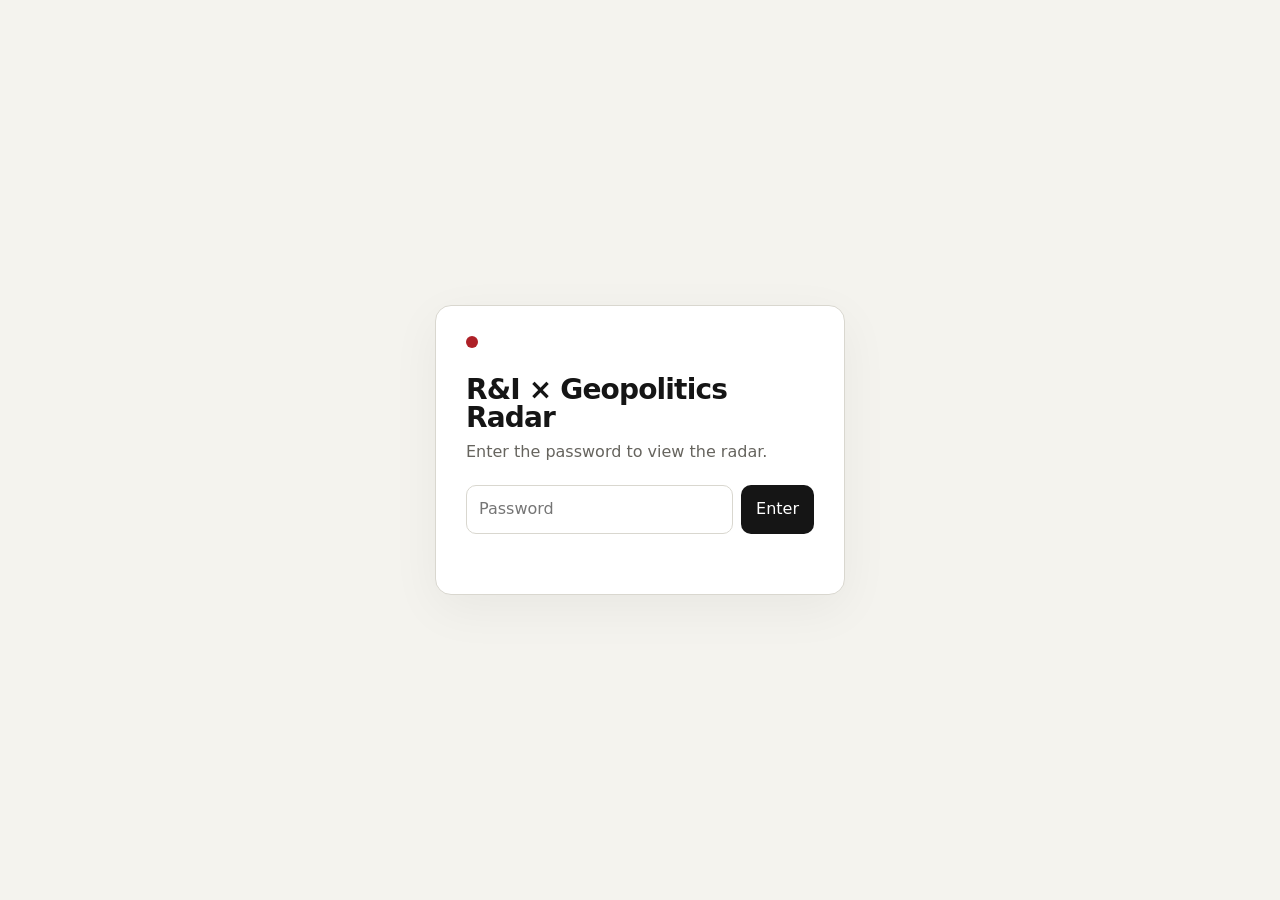
==== index.html @ b23bb0d8 "Add files via upload" ====
<!doctype html>
<html lang="en">
<head>
  <meta charset="utf-8">
  <meta name="viewport" content="width=device-width,initial-scale=1">
  <meta name="robots" content="noindex,nofollow,noarchive">
  <title>R&I × Geopolitics Radar</title>
  <style>
    :root{--bg:#f4f3ee;--panel:#fff;--text:#151515;--muted:#66645e;--line:#d9d7cf;--accent:#ae2027;--soft:#eceae3;--ok:#236b45;--warn:#9a6200;--max:1210px}
    *{box-sizing:border-box}html{color-scheme:light}body{margin:0;background:var(--bg);color:var(--text);font-family:Inter,ui-sans-serif,system-ui,-apple-system,BlinkMacSystemFont,"Segoe UI",sans-serif;line-height:1.55}
    a{color:inherit}.wrap{width:min(calc(100% - 34px),var(--max));margin:auto}
    #gate{min-height:100vh;display:grid;place-items:center;padding:28px}.gate-card{width:min(100%,410px);background:var(--panel);border:1px solid var(--line);border-radius:16px;padding:30px;box-shadow:0 14px 50px rgba(0,0,0,.05)}
    .gate-mark{width:12px;height:12px;border-radius:50%;background:var(--accent);margin-bottom:28px}.gate-card h1{font-size:28px;margin:0 0 8px;letter-spacing:-.03em}.gate-card p{color:var(--muted);margin:0 0 20px}.gate-row{display:flex;gap:8px}.gate-row input{min-width:0;flex:1;border:1px solid var(--line);border-radius:10px;padding:11px 12px;font:inherit;background:#fff}.gate-row button,.lock{border:0;border-radius:10px;padding:11px 15px;background:var(--text);color:#fff;font:inherit;cursor:pointer}.gate-error{color:var(--accent);font-size:13px;min-height:20px;margin-top:10px}
    #app{display:none}header{border-bottom:1px solid var(--line);padding:44px 0 26px}.topline{display:flex;justify-content:space-between;gap:18px;align-items:start}.kicker{font-size:12px;letter-spacing:.09em;text-transform:uppercase;color:var(--muted)}
    h1{font-size:clamp(39px,6vw,70px);line-height:1;margin:8px 0 12px;letter-spacing:-.05em}.intro{max-width:840px;font-size:17px;color:var(--muted);margin:0}.lock{background:transparent;color:var(--muted);border:1px solid var(--line);padding:7px 10px;font-size:12px;white-space:nowrap}
    .status{display:flex;gap:9px;flex-wrap:wrap;margin-top:21px}.pill,.tag{background:var(--panel);border:1px solid var(--line);border-radius:999px;padding:5px 9px;font-size:12px;color:var(--muted)}.pill.ok{color:var(--ok)}.pill.warn{color:var(--warn)}
    nav{display:flex;gap:8px;flex-wrap:wrap;margin-top:18px}nav a{text-decoration:none;background:var(--panel);border:1px solid var(--line);border-radius:999px;padding:7px 11px;font-size:13px}nav a.insights{background:var(--text);color:#fff;border-color:var(--text);font-weight:800;padding:9px 15px}
    .insights-spotlight{display:grid;grid-template-columns:minmax(0,1fr) auto;gap:24px;align-items:center;margin-top:24px;padding:24px 25px;border-radius:18px;background:var(--text);color:#fff;box-shadow:0 13px 38px rgba(0,0,0,.10)}.insights-spotlight .spot-kicker{font-size:11px;font-weight:800;letter-spacing:.12em;text-transform:uppercase;color:#e3b9bb}.insights-spotlight h2{font-size:clamp(24px,3vw,34px);letter-spacing:-.035em;line-height:1.05;margin:5px 0 8px}.insights-spotlight p{margin:0;color:#d8d8d4;max-width:820px}.insights-live{margin-top:10px!important;font-size:12px;color:#aaa9a5!important}.insights-cta{display:inline-flex;align-items:center;justify-content:center;text-decoration:none!important;background:#fff;color:var(--text);border-radius:999px;padding:11px 15px;font-size:13px;font-weight:800;white-space:nowrap}
    main{padding:18px 0 70px}.strand{margin-top:38px}.section-head{display:flex;justify-content:space-between;gap:24px;align-items:end;border-bottom:2px solid var(--text);padding-bottom:12px}.section-head h2{font-size:24px;letter-spacing:-.03em;margin:0}.section-head p{margin:6px 0 0;color:var(--muted);max-width:880px;font-size:14px}.count{font-size:13px;color:var(--muted);white-space:nowrap}
    .scan-note{display:none;margin-top:14px;padding:12px 14px;border-left:3px solid var(--accent);background:var(--soft);font-size:13px}.item{display:grid;grid-template-columns:150px 1fr;gap:25px;padding:25px 0;border-bottom:1px solid var(--line)}.meta{font-size:12px;color:var(--muted);text-transform:uppercase;letter-spacing:.04em}.item h3{font-size:21px;line-height:1.28;letter-spacing:-.02em;margin:0 0 7px}.item h3 a{text-decoration:none}.item h3 a:hover{text-decoration:underline;text-underline-offset:3px}.byline,.source{font-size:13px;color:var(--muted);margin:2px 0}.summary{margin:10px 0 0;max-width:950px}.relevance{font-weight:650;font-size:14px;margin-top:10px}.tags{display:flex;gap:6px;flex-wrap:wrap;margin-top:11px}.tag{padding:3px 8px;font-size:11px}.tag.new{color:var(--accent);border-color:#d8a6a9}.empty{padding:26px 0;color:var(--muted)}.anchor{font-size:14px;margin-top:8px}.signal-note{margin-top:9px}.signal-type{font-weight:700;text-transform:uppercase;letter-spacing:.05em;font-size:11px;color:var(--accent)}
    .method{margin-top:42px;border-top:1px solid var(--line);padding-top:18px;color:var(--muted);font-size:13px}.method strong{color:var(--text)}footer{border-top:1px solid var(--line);padding:22px 0 35px;color:var(--muted);font-size:12px}
    @media(max-width:720px){.topline{flex-direction:column}.insights-spotlight{grid-template-columns:1fr}.insights-cta{justify-self:start}.item{grid-template-columns:1fr;gap:7px}.section-head{align-items:start;flex-direction:column}.count{white-space:normal}.gate-row{flex-direction:column}}
  </style>
</head>
<body>
  <section id="gate" aria-label="Password gate">
    <div class="gate-card">
      <div class="gate-mark"></div>
      <h1>R&I × Geopolitics Radar</h1>
      <p>Enter the password to view the radar.</p>
      <form id="gateForm" class="gate-row">
        <input id="password" type="password" autocomplete="current-password" placeholder="Password" aria-label="Password">
        <button type="submit">Enter</button>
      </form>
      <div id="gateError" class="gate-error"></div>
    </div>
  </section>

  <div id="app">
    <header>
      <div class="wrap">
        <div class="topline">
          <div>
            <div class="kicker">EU-first research intelligence</div>
            <h1>R&I × Geopolitics Radar</h1>
            <p class="intro">Research and innovation under geopolitical change; methodology-first foresight for uncertain S&T contexts; and a current weak-signal news layer that is admitted only when it can be anchored to the accepted literature.</p>
          </div>
          <button id="lock" class="lock">Lock radar</button>
        </div>
        <div class="status">
          <span class="pill">Automatic scan: every 12 hours</span>
          <span class="pill">A/B date floor: 1 Apr 2026</span>
          <span id="scanState" class="pill warn">Scanner: first run pending</span>
          <span id="lastScan" class="pill">Last scan: pending</span>
        </div>
        <nav><a class="insights" href="insights/?v=6">Radar insights</a><a href="#strand-a">Strand A</a><a href="#strand-b">Strand B</a><a href="#strand-c">Strand C</a></nav>
        <section class="insights-spotlight" aria-label="Radar insights briefing">
          <div><div class="spot-kicker">Simple topic view</div><h2>Radar insights</h2><p>The admitted radar signals, classified by topic and reduced to one clear point each.</p><p id="insightsSummary" class="insights-live">Built directly from the current radar data.</p></div>
          <a class="insights-cta" href="insights/?v=6">Open Radar insights →</a>
        </section>
      </div>
    </header>

    <main class="wrap">
      <section id="strand-a" class="strand">
        <div class="section-head"><div><h2>Strand A — R&I under geopolitical change</h2><p>Admission requires substantive R&I policy + substantive geopolitics/economic security + clear EU relevance. The connection may be established across the document; calls, facility pages, project pages and ordinary news remain excluded.</p></div><div id="countA" class="count">0 items</div></div>
        <div id="noteA" class="scan-note"></div><div id="itemsA"></div>
      </section>

      <section id="strand-b" class="strand">
        <div class="section-head"><div><h2>Strand B — Foresight methodology</h2><p>Methodology-first: how foresight, horizon scanning, scenarios, anticipatory governance or strategic intelligence are designed, evaluated or institutionalised for R&I/S&T or strategic-policy practice. Strong transferable non-EU methods may enter as derived relevance.</p></div><div id="countB" class="count">0 items</div></div>
        <div id="noteB" class="scan-note"></div><div id="itemsB"></div>
      </section>

      <section id="strand-c" class="strand">
        <div class="section-head"><div><h2>Strand C — Weak signals</h2><p>Factual current-window news only. The first scan looks back 7 days; later scans use a 48-hour overlap. Every signal must still anchor explicitly to accepted A/B literature or a supported A/B theme.</p></div><div id="countC" class="count">0 signals</div></div>
        <div id="noteC" class="scan-note"></div><div id="itemsC"></div>
      </section>

      <div class="method"><strong>Selection rule:</strong> discovery is broad; admission is selective but balanced. The scanner verifies publication date and source/type, applies hard exclusions, then evaluates the strand gates. It does not fill quotas with weak material.</div>
    </main>
    <footer><div class="wrap">R&I × Geopolitics + Foresight Methodology Radar</div></footer>
  </div>

<script>
const PASSWORD_HASH = "3d98615d075c6e0c72a639988f81e63b29d0aedce3380f9c30eecbb97d376b79";
async function sha256(text){const data=new TextEncoder().encode(text);const hash=await crypto.subtle.digest("SHA-256",data);return [...new Uint8Array(hash)].map(b=>b.toString(16).padStart(2,"0")).join("")}
function unlock(){sessionStorage.setItem("radarUnlocked","1");document.getElementById("gate").style.display="none";document.getElementById("app").style.display="block";loadRadar()}
if(sessionStorage.getItem("radarUnlocked")==="1") unlock();
document.getElementById("gateForm").addEventListener("submit",async e=>{e.preventDefault();const input=document.getElementById("password");if(await sha256(input.value)===PASSWORD_HASH){unlock()}else{document.getElementById("gateError").textContent="Incorrect password.";input.select()}});
document.getElementById("lock").addEventListener("click",()=>{sessionStorage.removeItem("radarUnlocked");location.reload()});
function esc(s){return String(s??"").replace(/[&<>"']/g,c=>({"&":"&amp;","<":"&lt;",">":"&gt;",'"':"&quot;","'":"&#39;"})[c])}
function showNote(id,text){const el=document.getElementById(id);if(text){el.textContent=text;el.style.display="block"}else el.style.display="none"}
function abItem(x){const tags=[x.type,x.strand,x.eu_relevance,x.source_tier].filter(Boolean).map(t=>`<span class="tag">${esc(t)}</span>`).join("");const fresh=x.new_this_scan?'<span class="tag new">NEW THIS SCAN</span>':'';return `<article class="item"><div class="meta">${esc(x.date||"")}</div><div><h3><a href="${esc(x.link||"#")}" target="_blank" rel="noopener">${esc(x.title||"Untitled")}</a></h3><div class="byline">${esc(x.authors||"")}</div><div class="source">${esc(x.source||"")}</div><div class="summary">${esc(x.summary||"")}</div><div class="relevance">${esc(x.relevance_note||"")}</div><div class="tags">${fresh}${tags}</div></div></article>`}
function cItem(x){return `<article class="item"><div class="meta">${esc(x.date||"")}<br><span class="signal-type">${esc(x.signal_type||"")}</span></div><div><h3><a href="${esc(x.link||"#")}" target="_blank" rel="noopener">${esc(x.headline||"Untitled")}</a></h3><div class="source">${esc(x.source||"")}</div><div class="anchor"><strong>Anchor:</strong> ${esc(x.anchor||"")}</div><div class="signal-note">${esc(x.signal_note||"")}</div></div></article>`}
function empty(msg){return `<div class="empty">${esc(msg)}</div>`}
async function loadRadar(){
  try{
    const r=await fetch("radar.json?ts="+Date.now(),{cache:"no-store"});if(!r.ok)throw new Error();const d=await r.json();
    if(d.first_scan_complete){document.getElementById("scanState").textContent="Scanner: active";document.getElementById("scanState").className="pill "+(d.scan_health==="ok"?"ok":"warn")}else{document.getElementById("scanState").textContent="Scanner: first run pending"}
    document.getElementById("lastScan").textContent="Last scan: "+(d.last_updated||"pending");
    const A=d.strand_a||[],B=d.strand_b||[],C=d.strand_c||[];
    document.getElementById("countA").textContent=`${A.length} item${A.length===1?"":"s"} in corpus`;
    document.getElementById("countB").textContent=`${B.length} item${B.length===1?"":"s"} in corpus`;
    document.getElementById("countC").textContent=`${C.length} signal${C.length===1?"":"s"}`;
    const freshAB=[...A,...B].filter(x=>x.new_this_scan).length;const insightSummary=document.getElementById("insightsSummary");if(insightSummary)insightSummary.textContent=`Insights updated from ${A.length+B.length+C.length} radar item${A.length+B.length+C.length===1?"":"s"}.`;
    document.getElementById("itemsA").innerHTML=A.length?A.map(abItem).join(""):empty(d.first_scan_complete?"No accepted Strand A publications in the current corpus.":"First scan has not completed yet.");
    document.getElementById("itemsB").innerHTML=B.length?B.map(abItem).join(""):empty(d.first_scan_complete?"No accepted Strand B publications in the current corpus.":"First scan has not completed yet.");
    document.getElementById("itemsC").innerHTML=C.length?C.map(cItem).join(""):empty(d.first_scan_complete?"No qualifying anchored weak signals in this scan.":"First scan has not completed yet.");
    const sr=d.scan_results||{};showNote("noteA",sr.note_a||"");showNote("noteB",sr.note_b||"");showNote("noteC",sr.note_c||"");
  }catch(e){document.getElementById("scanState").textContent="Scanner data unavailable";document.getElementById("scanState").className="pill warn";document.getElementById("itemsA").innerHTML=empty("radar.json could not be loaded yet.");document.getElementById("itemsB").innerHTML=empty("radar.json could not be loaded yet.");document.getElementById("itemsC").innerHTML=empty("radar.json could not be loaded yet.")}
}
</script>
</body>
</html>
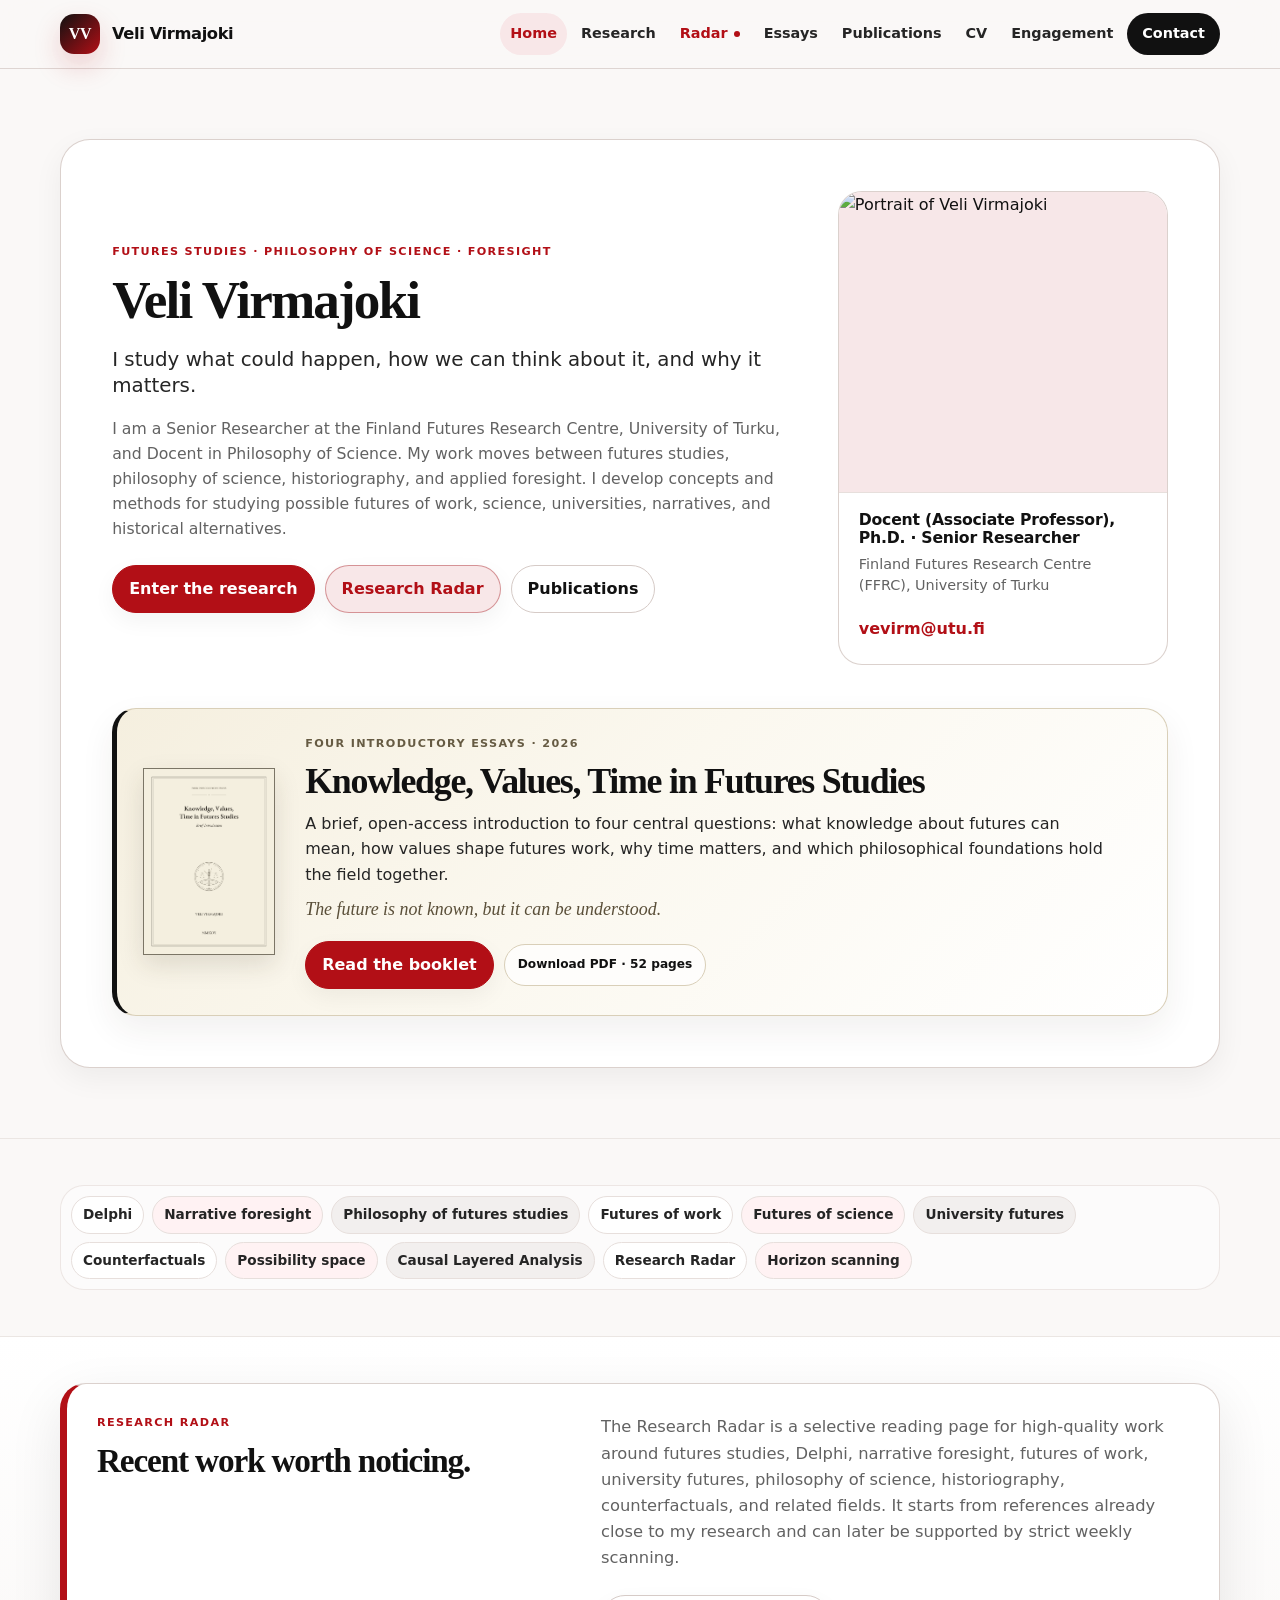
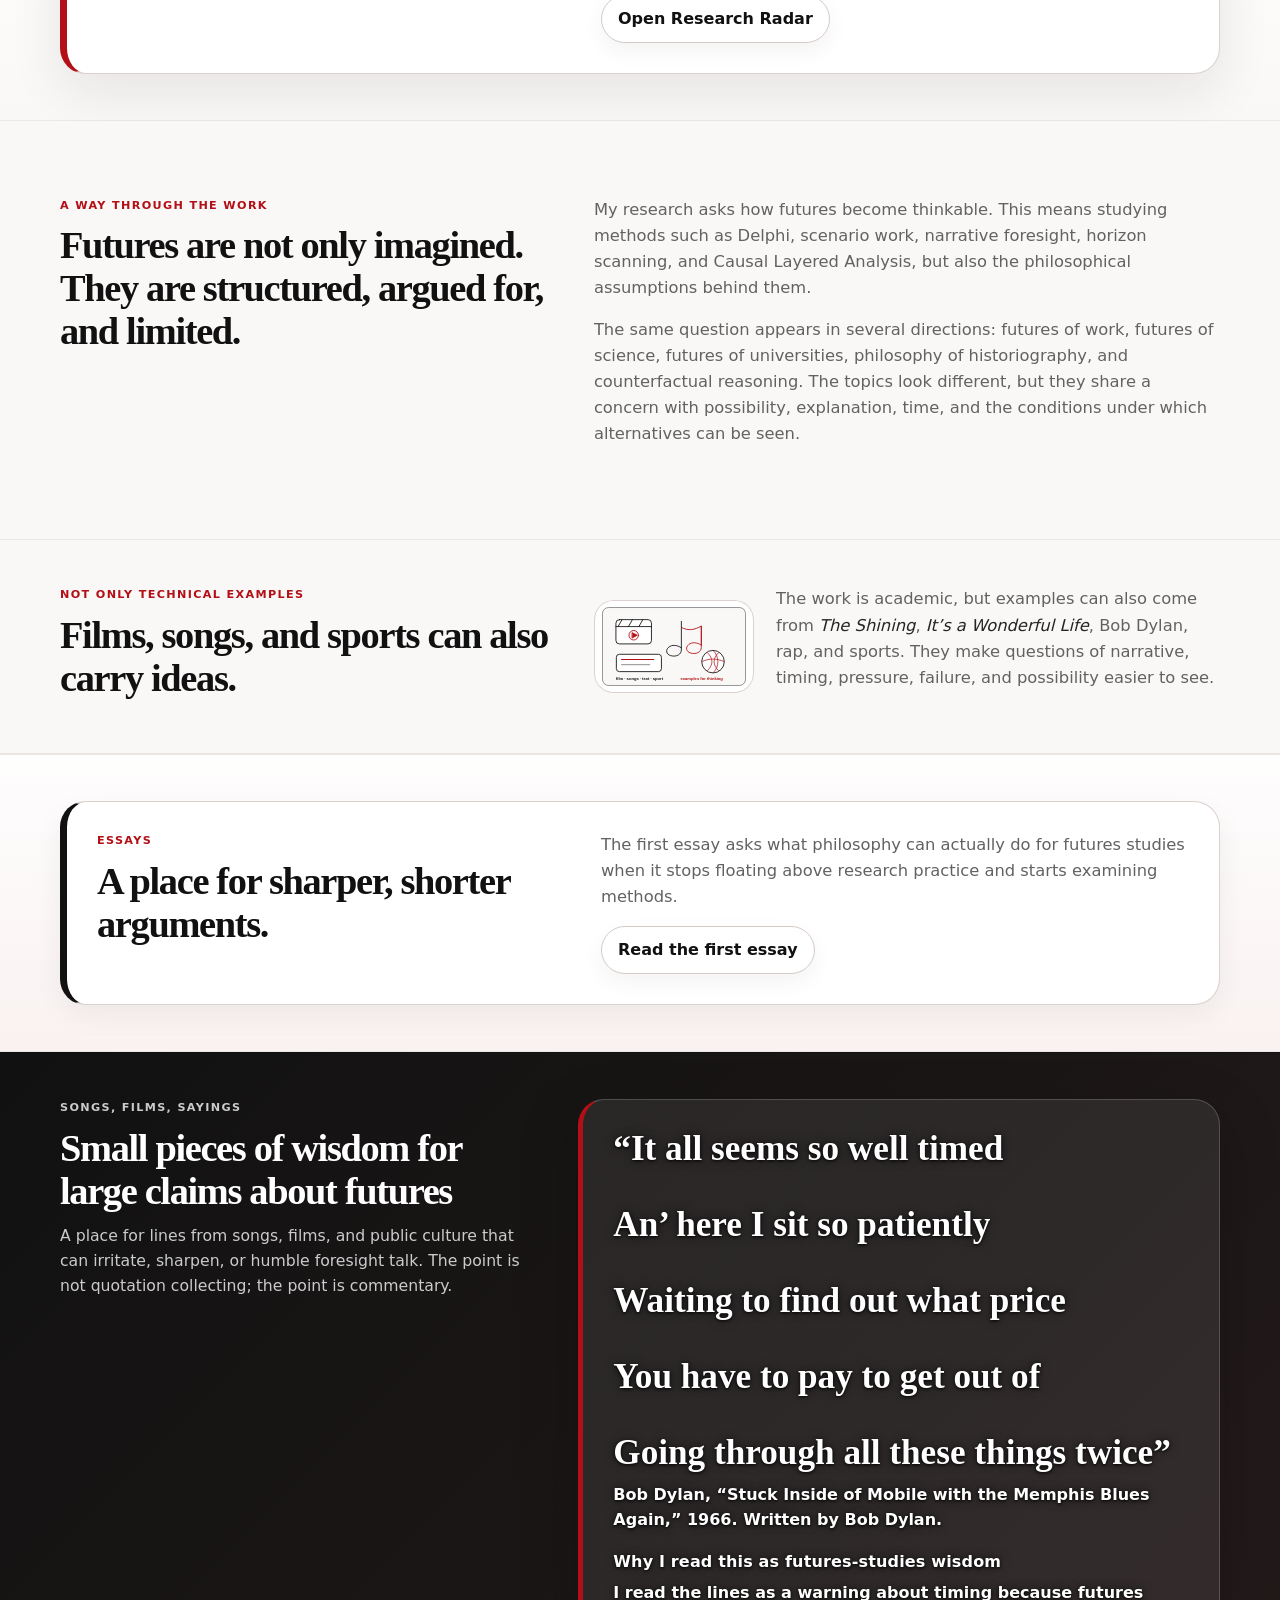
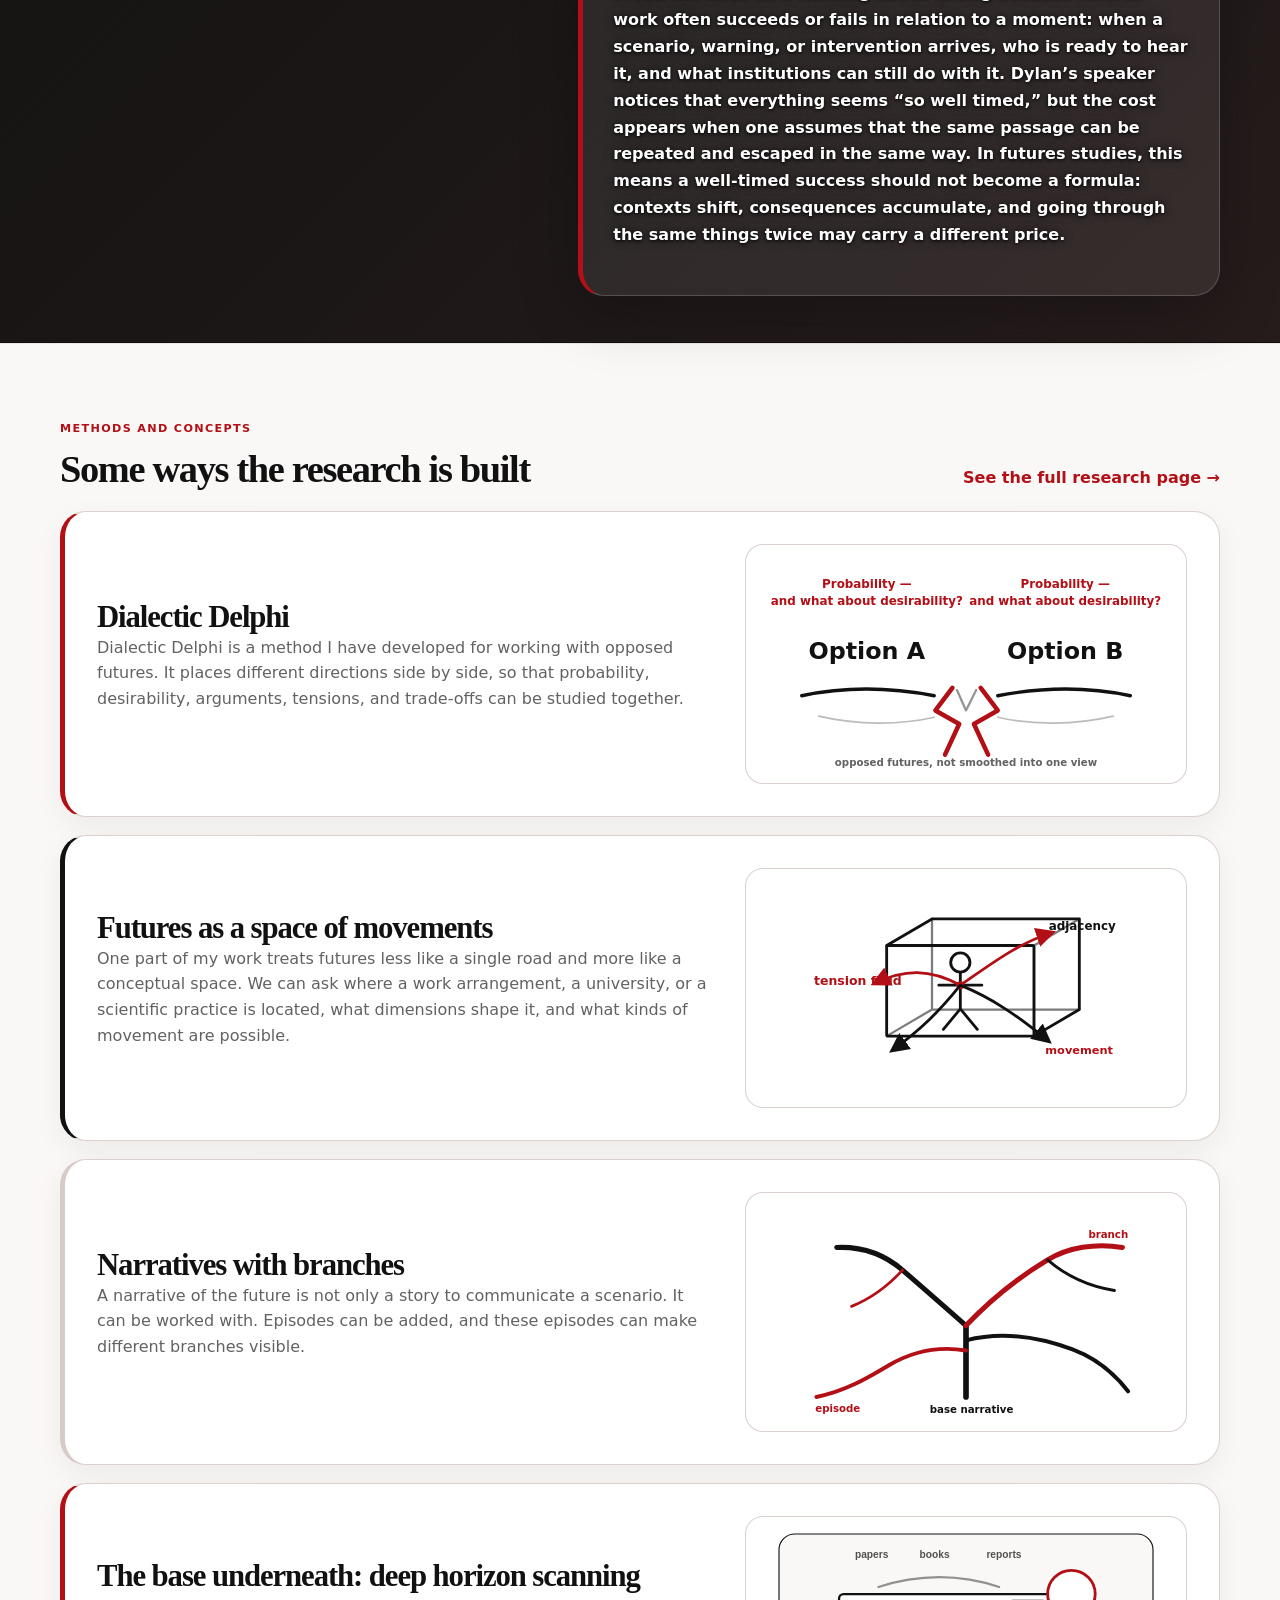
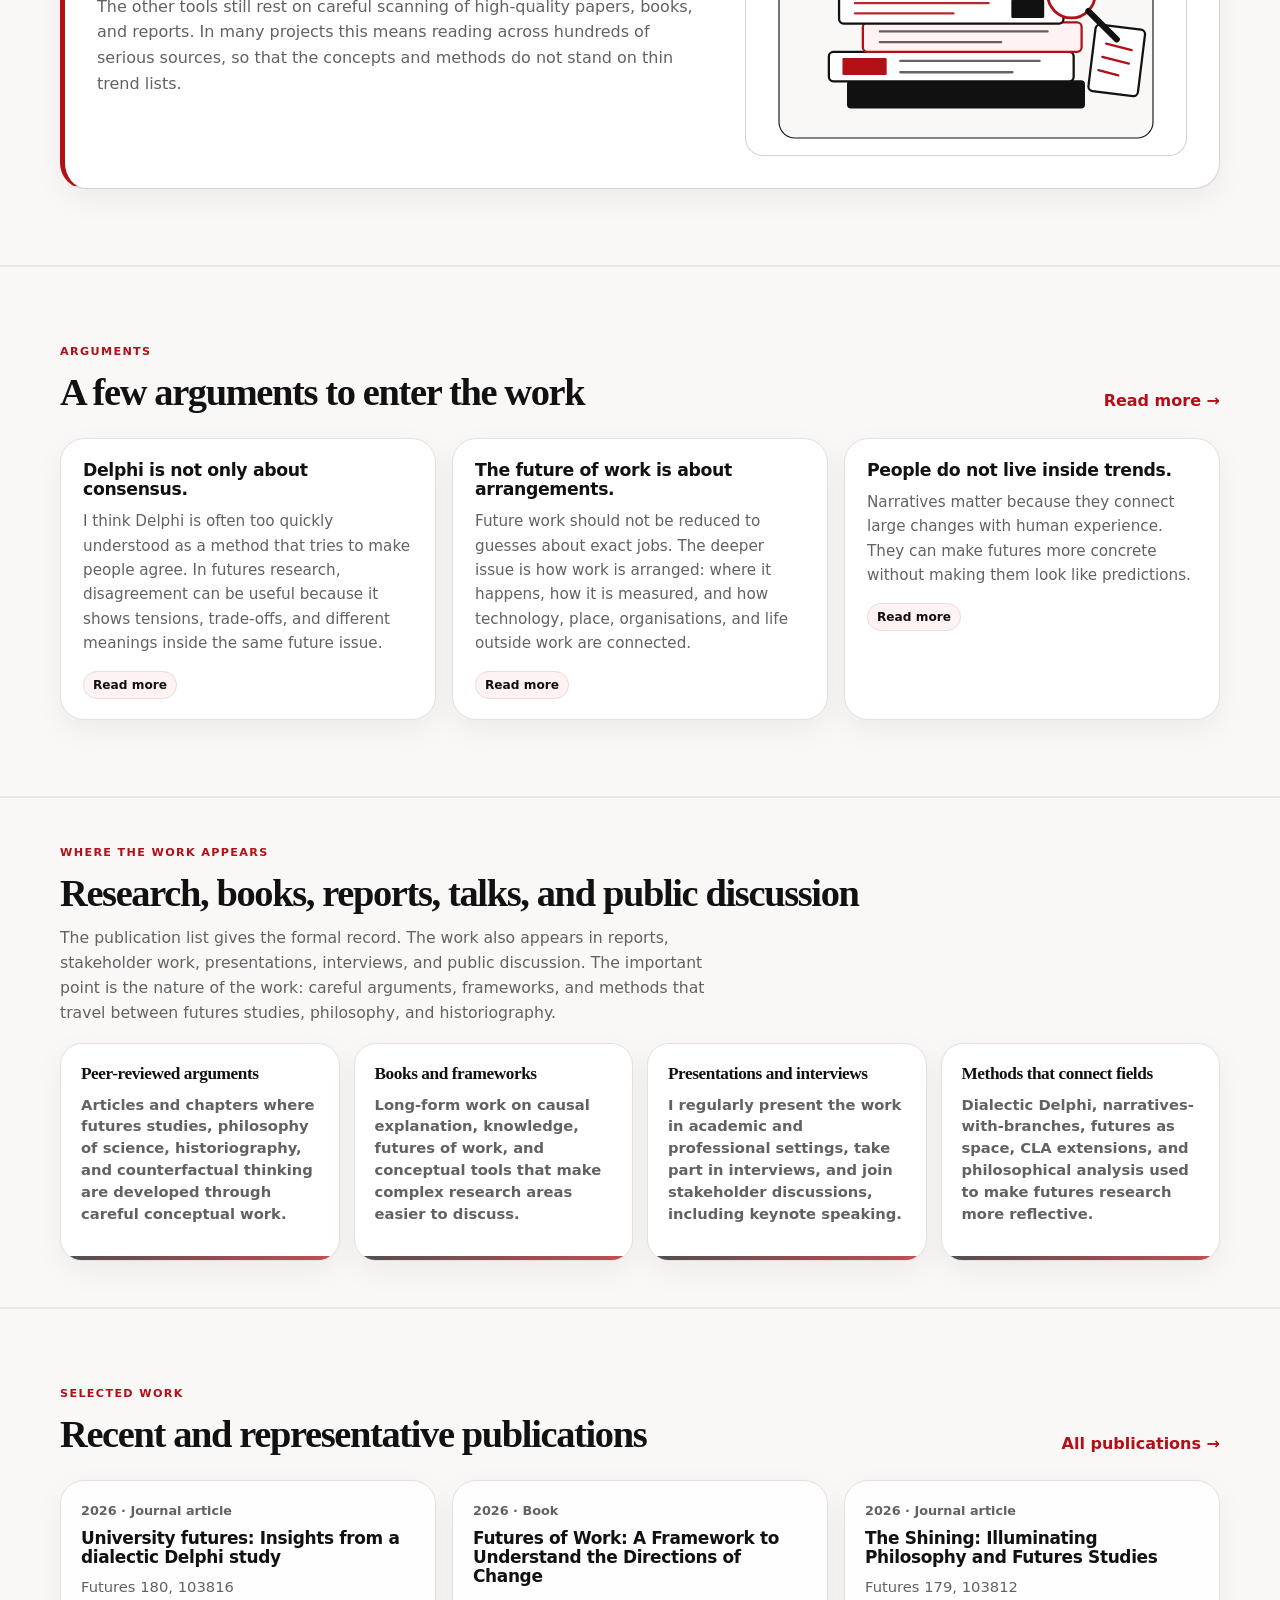
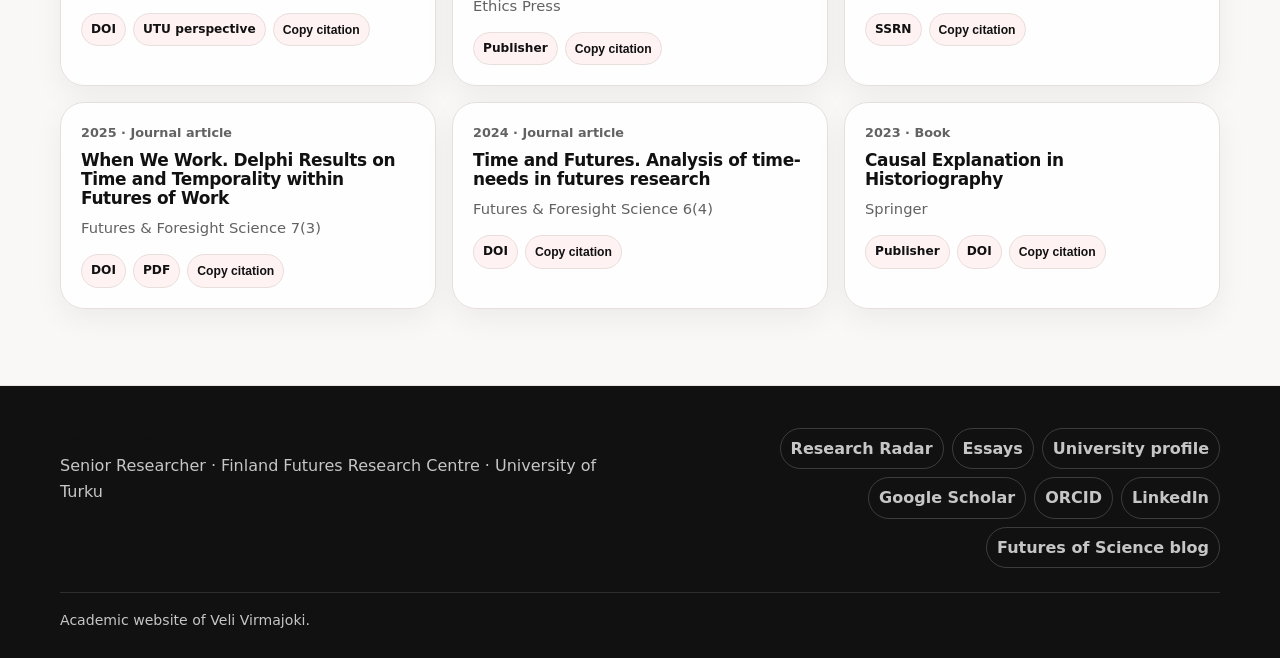
==== commit 44835a2d: "Add files via upload" ====
--- a/index.html
+++ b/index.html
@@ -2,114 +2,305 @@
 <html lang="en">
 <head>
   <meta charset="utf-8">
-  <meta name="viewport" content="width=device-width,initial-scale=1">
-  <meta name="robots" content="noindex,nofollow,noarchive">
-  <title>R&I × Geopolitics Radar</title>
-  <style>
-    :root{--bg:#f4f3ee;--panel:#fff;--text:#151515;--muted:#66645e;--line:#d9d7cf;--accent:#ae2027;--soft:#eceae3;--ok:#236b45;--warn:#9a6200;--max:1210px}
-    *{box-sizing:border-box}html{color-scheme:light}body{margin:0;background:var(--bg);color:var(--text);font-family:Inter,ui-sans-serif,system-ui,-apple-system,BlinkMacSystemFont,"Segoe UI",sans-serif;line-height:1.55}
-    a{color:inherit}.wrap{width:min(calc(100% - 34px),var(--max));margin:auto}
-    #gate{min-height:100vh;display:grid;place-items:center;padding:28px}.gate-card{width:min(100%,410px);background:var(--panel);border:1px solid var(--line);border-radius:16px;padding:30px;box-shadow:0 14px 50px rgba(0,0,0,.05)}
-    .gate-mark{width:12px;height:12px;border-radius:50%;background:var(--accent);margin-bottom:28px}.gate-card h1{font-size:28px;margin:0 0 8px;letter-spacing:-.03em}.gate-card p{color:var(--muted);margin:0 0 20px}.gate-row{display:flex;gap:8px}.gate-row input{min-width:0;flex:1;border:1px solid var(--line);border-radius:10px;padding:11px 12px;font:inherit;background:#fff}.gate-row button,.lock{border:0;border-radius:10px;padding:11px 15px;background:var(--text);color:#fff;font:inherit;cursor:pointer}.gate-error{color:var(--accent);font-size:13px;min-height:20px;margin-top:10px}
-    #app{display:none}header{border-bottom:1px solid var(--line);padding:44px 0 26px}.topline{display:flex;justify-content:space-between;gap:18px;align-items:start}.kicker{font-size:12px;letter-spacing:.09em;text-transform:uppercase;color:var(--muted)}
-    h1{font-size:clamp(39px,6vw,70px);line-height:1;margin:8px 0 12px;letter-spacing:-.05em}.intro{max-width:840px;font-size:17px;color:var(--muted);margin:0}.lock{background:transparent;color:var(--muted);border:1px solid var(--line);padding:7px 10px;font-size:12px;white-space:nowrap}
-    .status{display:flex;gap:9px;flex-wrap:wrap;margin-top:21px}.pill,.tag{background:var(--panel);border:1px solid var(--line);border-radius:999px;padding:5px 9px;font-size:12px;color:var(--muted)}.pill.ok{color:var(--ok)}.pill.warn{color:var(--warn)}
-    nav{display:flex;gap:8px;flex-wrap:wrap;margin-top:18px}nav a{text-decoration:none;background:var(--panel);border:1px solid var(--line);border-radius:999px;padding:7px 11px;font-size:13px}nav a.insights{background:var(--text);color:#fff;border-color:var(--text);font-weight:800;padding:9px 15px}
-    .insights-spotlight{display:grid;grid-template-columns:minmax(0,1fr) auto;gap:24px;align-items:center;margin-top:24px;padding:24px 25px;border-radius:18px;background:var(--text);color:#fff;box-shadow:0 13px 38px rgba(0,0,0,.10)}.insights-spotlight .spot-kicker{font-size:11px;font-weight:800;letter-spacing:.12em;text-transform:uppercase;color:#e3b9bb}.insights-spotlight h2{font-size:clamp(24px,3vw,34px);letter-spacing:-.035em;line-height:1.05;margin:5px 0 8px}.insights-spotlight p{margin:0;color:#d8d8d4;max-width:820px}.insights-live{margin-top:10px!important;font-size:12px;color:#aaa9a5!important}.insights-cta{display:inline-flex;align-items:center;justify-content:center;text-decoration:none!important;background:#fff;color:var(--text);border-radius:999px;padding:11px 15px;font-size:13px;font-weight:800;white-space:nowrap}
-    main{padding:18px 0 70px}.strand{margin-top:38px}.section-head{display:flex;justify-content:space-between;gap:24px;align-items:end;border-bottom:2px solid var(--text);padding-bottom:12px}.section-head h2{font-size:24px;letter-spacing:-.03em;margin:0}.section-head p{margin:6px 0 0;color:var(--muted);max-width:880px;font-size:14px}.count{font-size:13px;color:var(--muted);white-space:nowrap}
-    .scan-note{display:none;margin-top:14px;padding:12px 14px;border-left:3px solid var(--accent);background:var(--soft);font-size:13px}.item{display:grid;grid-template-columns:150px 1fr;gap:25px;padding:25px 0;border-bottom:1px solid var(--line)}.meta{font-size:12px;color:var(--muted);text-transform:uppercase;letter-spacing:.04em}.item h3{font-size:21px;line-height:1.28;letter-spacing:-.02em;margin:0 0 7px}.item h3 a{text-decoration:none}.item h3 a:hover{text-decoration:underline;text-underline-offset:3px}.byline,.source{font-size:13px;color:var(--muted);margin:2px 0}.summary{margin:10px 0 0;max-width:950px}.relevance{font-weight:650;font-size:14px;margin-top:10px}.tags{display:flex;gap:6px;flex-wrap:wrap;margin-top:11px}.tag{padding:3px 8px;font-size:11px}.tag.new{color:var(--accent);border-color:#d8a6a9}.empty{padding:26px 0;color:var(--muted)}.anchor{font-size:14px;margin-top:8px}.signal-note{margin-top:9px}.signal-type{font-weight:700;text-transform:uppercase;letter-spacing:.05em;font-size:11px;color:var(--accent)}
-    .method{margin-top:42px;border-top:1px solid var(--line);padding-top:18px;color:var(--muted);font-size:13px}.method strong{color:var(--text)}footer{border-top:1px solid var(--line);padding:22px 0 35px;color:var(--muted);font-size:12px}
-    @media(max-width:720px){.topline{flex-direction:column}.insights-spotlight{grid-template-columns:1fr}.insights-cta{justify-self:start}.item{grid-template-columns:1fr;gap:7px}.section-head{align-items:start;flex-direction:column}.count{white-space:normal}.gate-row{flex-direction:column}}
-  </style>
+  <meta name="viewport" content="width=device-width, initial-scale=1">
+  <title>Veli Virmajoki | Futures Studies, Delphi, Narrative Foresight & Philosophy</title>
+  <meta name="description" content="Veli Virmajoki is a Senior Researcher at the Finland Futures Research Centre, University of Turku. Work on futures studies, dialectic Delphi, narrative foresight, futures of work, futures of science, university futures, counterfactuals, and philosophy of futures studies.">
+  <meta name="keywords" content="Veli Virmajoki, futures studies, futures research, foresight, Delphi, dialectic Delphi, Delphi method, narrative foresight, narratives-with-branches, philosophy of futures studies, philosophy and futures studies, philosophy of science, futures of work, futures of science, future of universities, university futures, horizon scanning, Causal Layered Analysis, CLA, counterfactuals, limits of conceivability, possibility space, futures as space, futures of work arrangements, Finland Futures Research Centre, University of Turku">
+  <link rel="canonical" href="https://vevirm.github.io/">
+  <meta property="og:title" content="Veli Virmajoki | Futures Studies, Delphi & Philosophy of Futures Studies">
+  <meta property="og:description" content="Concepts, methods, and publications on futures studies, dialectic Delphi, narrative foresight, philosophy of science, futures of work, futures of science, and university futures.">
+  <meta property="og:type" content="website">
+  <meta property="og:url" content="https://vevirm.github.io/">
+  <meta name="theme-color" content="#111111">
+  <link rel="icon" href="assets/favicon.svg" type="image/svg+xml">
+  <link rel="stylesheet" href="assets/styles.css">
+  <script defer src="assets/site-data.js"></script>
+  <script defer src="assets/main.js"></script>
+  <script type="application/ld+json">{
+    "@context": "https://schema.org",
+    "@type": "Person",
+    "name": "Veli Virmajoki",
+    "jobTitle": "Senior Researcher",
+    "affiliation": {"@type":"CollegeOrUniversity","name":"University of Turku"},
+    "worksFor": {"@type":"Organization","name":"Finland Futures Research Centre"},
+    "email": "mailto:vevirm@utu.fi",
+    "url": "https://vevirm.github.io/",
+    "sameAs": ["https://www.utu.fi/en/people/veli-virmajoki", "https://users.utu.fi/vevirm/", "https://blogit.utu.fi/futuresofscience/", "https://www.linkedin.com/in/veli-virmajoki-0b163692/", "https://orcid.org/0000-0002-1963-587X", "https://scholar.google.com/citations?hl=fi&user=zf1KYYIAAAAJ"],
+    "knowsAbout": ["futures studies", "foresight", "Delphi method", "dialectic Delphi", "narrative foresight", "philosophy of futures studies", "philosophy of science", "futures of work", "futures of science", "university futures", "counterfactual thinking", "Causal Layered Analysis", "horizon scanning", "possibility space"]
+  }</script>
 </head>
-<body>
-  <section id="gate" aria-label="Password gate">
-    <div class="gate-card">
-      <div class="gate-mark"></div>
-      <h1>R&I × Geopolitics Radar</h1>
-      <p>Enter the password to view the radar.</p>
-      <form id="gateForm" class="gate-row">
-        <input id="password" type="password" autocomplete="current-password" placeholder="Password" aria-label="Password">
-        <button type="submit">Enter</button>
-      </form>
-      <div id="gateError" class="gate-error"></div>
-    </div>
-  </section>
-
-  <div id="app">
-    <header>
-      <div class="wrap">
-        <div class="topline">
-          <div>
-            <div class="kicker">EU-first research intelligence</div>
-            <h1>R&I × Geopolitics Radar</h1>
-            <p class="intro">Research and innovation under geopolitical change; methodology-first foresight for uncertain S&T contexts; and a current weak-signal news layer that is admitted only when it can be anchored to the accepted literature.</p>
+<body data-page="home">
+
+<header class="site-header" data-header>
+  <a class="skip-link" href="#main">Skip to content</a>
+  <div class="container header-inner">
+    <a class="brand" href="index.html" aria-label="Veli Virmajoki home">
+      <span class="brand-mark">VV</span>
+      <span class="brand-text">Veli Virmajoki</span>
+    </a>
+    <button class="nav-toggle" aria-expanded="false" aria-controls="site-nav">Menu</button>
+    <nav class="site-nav" id="site-nav" aria-label="Primary navigation">
+      <a href="index.html">Home</a>
+      <a href="research.html">Research</a>
+      <a href="research-radar.html">Radar</a>
+      <a href="writing.html">Essays</a>
+      <a href="publications.html">Publications</a>
+      <a href="cv.html">CV</a>
+      <a href="engagement.html">Engagement</a>
+      <a class="nav-pill" href="contact.html">Contact</a>
+    </nav>
+  </div>
+</header>
+
+<main id="main">
+  <section class="hero home-hero section-pad">
+    <div class="container hero-grid">
+      <div class="hero-copy">
+        <p class="eyebrow">Futures studies · Philosophy of science · Foresight</p>
+        <h1>Veli Virmajoki</h1>
+        <p class="lead">I study what could happen, how we can think about it, and why it matters.</p>
+        <p class="hero-bio">I am a Senior Researcher at the Finland Futures Research Centre, University of Turku, and Docent in Philosophy of Science. My work moves between futures studies, philosophy of science, historiography, and applied foresight. I develop concepts and methods for studying possible futures of work, science, universities, narratives, and historical alternatives.</p>
+        <div class="hero-actions">
+          <a class="button primary" href="research.html">Enter the research</a>
+          <a class="button" href="research-radar.html">Research Radar</a>
+          <a class="button ghost" href="publications.html">Publications</a>
+        </div>
+      </div>
+      <aside class="profile-card home-profile" aria-label="Profile summary">
+        <img class="portrait" data-profile="portrait" alt="Portrait of Veli Virmajoki">
+        <div class="profile-card-body">
+          <h2 data-profile="title"></h2>
+          <p data-profile="affiliation"></p>
+          <a class="email-link" href="mailto:vevirm@utu.fi">vevirm@utu.fi</a>
+        </div>
+      </aside>
+
+      <article class="featured-booklet" aria-labelledby="featured-booklet-title">
+        <a class="featured-booklet-cover-link" href="Knowledge_Values_Time_in_Futures_Studies.pdf" target="_blank" rel="noreferrer" aria-label="Open Knowledge, Values, Time in Futures Studies as a PDF">
+          <img class="featured-booklet-cover" src="assets/knowledge-values-time-cover.png" alt="Cover of Knowledge, Values, Time in Futures Studies" width="1024" height="1448">
+        </a>
+        <div class="featured-booklet-copy">
+          <p class="eyebrow">Four introductory essays · 2026</p>
+          <h2 id="featured-booklet-title">Knowledge, Values, Time in Futures Studies</h2>
+          <p class="featured-booklet-summary">A brief, open-access introduction to four central questions: what knowledge about futures can mean, how values shape futures work, why time matters, and which philosophical foundations hold the field together.</p>
+          <p class="featured-booklet-thesis">The future is not known, but it can be understood.</p>
+          <div class="featured-booklet-actions">
+            <a class="button primary" href="Knowledge_Values_Time_in_Futures_Studies.pdf" target="_blank" rel="noreferrer">Read the booklet</a>
+            <a class="tiny-link featured-booklet-download" href="Knowledge_Values_Time_in_Futures_Studies.pdf" download>Download PDF · 52 pages</a>
           </div>
-          <button id="lock" class="lock">Lock radar</button>
-        </div>
-        <div class="status">
-          <span class="pill">Automatic scan: every 12 hours</span>
-          <span class="pill">A/B date floor: 1 Apr 2026</span>
-          <span id="scanState" class="pill warn">Scanner: first run pending</span>
-          <span id="lastScan" class="pill">Last scan: pending</span>
-        </div>
-        <nav><a class="insights" href="insights/?v=6">Radar insights</a><a href="#strand-a">Strand A</a><a href="#strand-b">Strand B</a><a href="#strand-c">Strand C</a></nav>
-        <section class="insights-spotlight" aria-label="Radar insights briefing">
-          <div><div class="spot-kicker">Simple topic view</div><h2>Radar insights</h2><p>The admitted radar signals, classified by topic and reduced to one clear point each.</p><p id="insightsSummary" class="insights-live">Built directly from the current radar data.</p></div>
-          <a class="insights-cta" href="insights/?v=6">Open Radar insights →</a>
-        </section>
-      </div>
-    </header>
-
-    <main class="wrap">
-      <section id="strand-a" class="strand">
-        <div class="section-head"><div><h2>Strand A — R&I under geopolitical change</h2><p>Admission requires substantive R&I policy + substantive geopolitics/economic security + clear EU relevance. The connection may be established across the document; calls, facility pages, project pages and ordinary news remain excluded.</p></div><div id="countA" class="count">0 items</div></div>
-        <div id="noteA" class="scan-note"></div><div id="itemsA"></div>
-      </section>
-
-      <section id="strand-b" class="strand">
-        <div class="section-head"><div><h2>Strand B — Foresight methodology</h2><p>Methodology-first: how foresight, horizon scanning, scenarios, anticipatory governance or strategic intelligence are designed, evaluated or institutionalised for R&I/S&T or strategic-policy practice. Strong transferable non-EU methods may enter as derived relevance.</p></div><div id="countB" class="count">0 items</div></div>
-        <div id="noteB" class="scan-note"></div><div id="itemsB"></div>
-      </section>
-
-      <section id="strand-c" class="strand">
-        <div class="section-head"><div><h2>Strand C — Weak signals</h2><p>Factual current-window news only. The first scan looks back 7 days; later scans use a 48-hour overlap. Every signal must still anchor explicitly to accepted A/B literature or a supported A/B theme.</p></div><div id="countC" class="count">0 signals</div></div>
-        <div id="noteC" class="scan-note"></div><div id="itemsC"></div>
-      </section>
-
-      <div class="method"><strong>Selection rule:</strong> discovery is broad; admission is selective but balanced. The scanner verifies publication date and source/type, applies hard exclusions, then evaluates the strand gates. It does not fill quotas with weak material.</div>
-    </main>
-    <footer><div class="wrap">R&I × Geopolitics + Foresight Methodology Radar</div></footer>
+        </div>
+      </article>
+    </div>
+  </section>
+
+  <section class="section-pad compact theme-band" aria-label="Research keywords">
+    <div class="container keyword-rail">
+      <span>Delphi</span>
+      <span>Narrative foresight</span>
+      <span>Philosophy of futures studies</span>
+      <span>Futures of work</span>
+      <span>Futures of science</span>
+      <span>University futures</span>
+      <span>Counterfactuals</span>
+      <span>Possibility space</span>
+      <span>Causal Layered Analysis</span>
+      <span>Research Radar</span>
+      <span>Horizon scanning</span>
+    </div>
+  </section>
+
+  <section class="section-pad compact radar-preview-section home-radar-callout">
+    <div class="container split calm-split radar-preview-box">
+      <div>
+        <p class="eyebrow">Research Radar</p>
+        <h2>Recent work worth noticing.</h2>
+      </div>
+      <div class="text-column">
+        <p>The Research Radar is a selective reading page for high-quality work around futures studies, Delphi, narrative foresight, futures of work, university futures, philosophy of science, historiography, counterfactuals, and related fields. It starts from references already close to my research and can later be supported by strict weekly scanning.</p>
+        <a class="button" href="research-radar.html">Open Research Radar</a>
+      </div>
+    </div>
+  </section>
+
+
+  <section class="section-pad intro-section">
+    <div class="container split calm-split">
+      <div>
+        <p class="eyebrow">A way through the work</p>
+        <h2>Futures are not only imagined. They are structured, argued for, and limited.</h2>
+      </div>
+      <div class="text-column">
+        <p>My research asks how futures become thinkable. This means studying methods such as Delphi, scenario work, narrative foresight, horizon scanning, and Causal Layered Analysis, but also the philosophical assumptions behind them.</p>
+        <p>The same question appears in several directions: futures of work, futures of science, futures of universities, philosophy of historiography, and counterfactual reasoning. The topics look different, but they share a concern with possibility, explanation, time, and the conditions under which alternatives can be seen.</p>
+      </div>
+    </div>
+  </section>
+
+  <section class="section-pad compact imagination-strip home-imagination">
+    <div class="container split culture-split">
+      <div>
+        <p class="eyebrow">Not only technical examples</p>
+        <h2>Films, songs, and sports can also carry ideas.</h2>
+      </div>
+      <div class="text-column with-side-illustration">
+        <img class="side-illustration" src="assets/illustration-culture.svg" alt="Line drawing of film, music, writing, and sport as sources of examples">
+        <p>The work is academic, but examples can also come from <em>The Shining</em>, <em>It’s a Wonderful Life</em>, Bob Dylan, rap, and sports. They make questions of narrative, timing, pressure, failure, and possibility easier to see.</p>
+      </div>
+    </div>
+  </section>
+
+
+
+  <section class="section-pad compact writing-callout-section">
+    <div class="container split calm-split writing-callout-box">
+      <div>
+        <p class="eyebrow">Essays</p>
+        <h2>A place for sharper, shorter arguments.</h2>
+      </div>
+      <div class="text-column">
+        <p>The first essay asks what philosophy can actually do for futures studies when it stops floating above research practice and starts examining methods.</p>
+        <a class="button" href="writing.html">Read the first essay</a>
+      </div>
+    </div>
+  </section>
+
+  <section class="section-pad compact radar-wisdom-band home-wisdom-band" aria-labelledby="home-wisdom-title">
+    <div class="container radar-wisdom-shell">
+      <div>
+        <p class="eyebrow">Songs, films, sayings</p>
+        <h2 id="home-wisdom-title">Small pieces of wisdom for large claims about futures</h2>
+        <p class="section-note">A place for lines from songs, films, and public culture that can irritate, sharpen, or humble foresight talk. The point is not quotation collecting; the point is commentary.</p>
+      </div>
+      <div class="radar-wisdom-list" data-radar-wisdom>
+        <article class="radar-wisdom-card">
+          <p class="radar-wisdom-quote">“It all seems so well timed<br><br>An’ here I sit so patiently<br><br>Waiting to find out what price<br><br>You have to pay to get out of<br><br>Going through all these things twice”</p>
+          <p class="radar-wisdom-ref">Bob Dylan, “Stuck Inside of Mobile with the Memphis Blues Again,” 1966. Written by Bob Dylan.</p>
+          <p class="radar-wisdom-comment-title">Why I read this as futures-studies wisdom</p>
+          <p class="radar-wisdom-comment">I read the lines as a warning about timing because futures work often succeeds or fails in relation to a moment: when a scenario, warning, or intervention arrives, who is ready to hear it, and what institutions can still do with it. Dylan’s speaker notices that everything seems “so well timed,” but the cost appears when one assumes that the same passage can be repeated and escaped in the same way. In futures studies, this means a well-timed success should not become a formula: contexts shift, consequences accumulate, and going through the same things twice may carry a different price.</p>
+        </article>
+      </div>
+    </div>
+  </section>
+
+  <section class="section-pad graphic-section" id="methods">
+    <div class="container section-head-row">
+      <div>
+        <p class="eyebrow">Methods and concepts</p>
+        <h2>Some ways the research is built</h2>
+      </div>
+      <a class="text-link" href="research.html#methods">See the full research page →</a>
+    </div>
+    <div class="container graphic-grid research-build-grid">
+      <article class="graph-card delphi-zone">
+        <div class="graph-text">
+          <h2>Dialectic Delphi</h2>
+          <p>Dialectic Delphi is a method I have developed for working with opposed futures. It places different directions side by side, so that probability, desirability, arguments, tensions, and trade-offs can be studied together.</p>
+        </div>
+        <img class="diagram feature-illustration" src="assets/illustration-dialectic-delphi.svg" alt="Rupture in the ground with option A and option B on different sides">
+      </article>
+      <article class="graph-card space-zone">
+        <div class="graph-text">
+          <h2>Futures as a space of movements</h2>
+          <p>One part of my work treats futures less like a single road and more like a conceptual space. We can ask where a work arrangement, a university, or a scientific practice is located, what dimensions shape it, and what kinds of movement are possible.</p>
+        </div>
+        <img class="diagram feature-illustration" src="assets/illustration-space.svg" alt="Three-dimensional box with a figure, arrows, and labels for tension field and adjacency">
+      </article>
+      <article class="graph-card narrative-zone">
+        <div class="graph-text">
+          <h2>Narratives with branches</h2>
+          <p>A narrative of the future is not only a story to communicate a scenario. It can be worked with. Episodes can be added, and these episodes can make different branches visible.</p>
+        </div>
+        <img class="diagram feature-illustration" src="assets/illustration-narrative.svg" alt="Simple tree drawing showing a narrative branching into possible futures">
+      </article>
+      <article class="graph-card scan-zone">
+        <div class="graph-text">
+          <h2>The base underneath: deep horizon scanning</h2>
+          <p>The other tools still rest on careful scanning of high-quality papers, books, and reports. In many projects this means reading across hundreds of serious sources, so that the concepts and methods do not stand on thin trend lists.</p>
+        </div>
+        <img class="diagram feature-illustration" src="assets/illustration-horizon-scanning.svg" alt="Pile of books, papers, and reports with a scanning lens">
+      </article>
+    </div>
+  </section>
+
+  <section class="section-pad alt">
+    <div class="container section-head-row">
+      <div>
+        <p class="eyebrow">Arguments</p>
+        <h2>A few arguments to enter the work</h2>
+      </div>
+      <a class="text-link" href="research.html#views">Read more →</a>
+    </div>
+    <div class="container idea-grid">
+      <article class="idea-card">
+        <h3>Delphi is not only about consensus.</h3>
+        <p>I think Delphi is often too quickly understood as a method that tries to make people agree. In futures research, disagreement can be useful because it shows tensions, trade-offs, and different meanings inside the same future issue.</p>
+        <a class="tiny-link" href="research.html#view-delphi">Read more</a>
+      </article>
+      <article class="idea-card">
+        <h3>The future of work is about arrangements.</h3>
+        <p>Future work should not be reduced to guesses about exact jobs. The deeper issue is how work is arranged: where it happens, how it is measured, and how technology, place, organisations, and life outside work are connected.</p>
+        <a class="tiny-link" href="research.html#view-work">Read more</a>
+      </article>
+      <article class="idea-card">
+        <h3>People do not live inside trends.</h3>
+        <p>Narratives matter because they connect large changes with human experience. They can make futures more concrete without making them look like predictions.</p>
+        <a class="tiny-link" href="research.html#view-narratives">Read more</a>
+      </article>
+    </div>
+  </section>
+
+  <section class="section-pad compact work-nature-section">
+    <div class="container section-head compact-head">
+      <p class="eyebrow">Where the work appears</p>
+      <h2>Research, books, reports, talks, and public discussion</h2>
+      <p class="section-note">The publication list gives the formal record. The work also appears in reports, stakeholder work, presentations, interviews, and public discussion. The important point is the nature of the work: careful arguments, frameworks, and methods that travel between futures studies, philosophy, and historiography.</p>
+    </div>
+    <div class="container nature-grid">
+      <article class="nature-card">
+        <h3>Peer-reviewed arguments</h3>
+        <p>Articles and chapters where futures studies, philosophy of science, historiography, and counterfactual thinking are developed through careful conceptual work.</p>
+      </article>
+      <article class="nature-card">
+        <h3>Books and frameworks</h3>
+        <p>Long-form work on causal explanation, knowledge, futures of work, and conceptual tools that make complex research areas easier to discuss.</p>
+      </article>
+      <article class="nature-card">
+        <h3>Presentations and interviews</h3>
+        <p>I regularly present the work in academic and professional settings, take part in interviews, and join stakeholder discussions, including keynote speaking.</p>
+      </article>
+      <article class="nature-card">
+        <h3>Methods that connect fields</h3>
+        <p>Dialectic Delphi, narratives-with-branches, futures as space, CLA extensions, and philosophical analysis used to make futures research more reflective.</p>
+      </article>
+    </div>
+  </section>
+
+
+
+  <section class="section-pad alt">
+    <div class="container section-head-row">
+      <div>
+        <p class="eyebrow">Selected work</p>
+        <h2>Recent and representative publications</h2>
+      </div>
+      <a class="text-link" href="publications.html">All publications →</a>
+    </div>
+    <div class="container card-grid" data-selected-publications></div>
+  </section>
+</main>
+
+<footer class="site-footer">
+  <div class="container footer-grid">
+    <div>
+      <strong>Veli Virmajoki</strong>
+      <p>Senior Researcher · Finland Futures Research Centre · University of Turku</p>
+    </div>
+    <div class="footer-links" data-link-list="footer"></div>
   </div>
-
-<script>
-const PASSWORD_HASH = "3d98615d075c6e0c72a639988f81e63b29d0aedce3380f9c30eecbb97d376b79";
-async function sha256(text){const data=new TextEncoder().encode(text);const hash=await crypto.subtle.digest("SHA-256",data);return [...new Uint8Array(hash)].map(b=>b.toString(16).padStart(2,"0")).join("")}
-function unlock(){sessionStorage.setItem("radarUnlocked","1");document.getElementById("gate").style.display="none";document.getElementById("app").style.display="block";loadRadar()}
-if(sessionStorage.getItem("radarUnlocked")==="1") unlock();
-document.getElementById("gateForm").addEventListener("submit",async e=>{e.preventDefault();const input=document.getElementById("password");if(await sha256(input.value)===PASSWORD_HASH){unlock()}else{document.getElementById("gateError").textContent="Incorrect password.";input.select()}});
-document.getElementById("lock").addEventListener("click",()=>{sessionStorage.removeItem("radarUnlocked");location.reload()});
-function esc(s){return String(s??"").replace(/[&<>"']/g,c=>({"&":"&amp;","<":"&lt;",">":"&gt;",'"':"&quot;","'":"&#39;"})[c])}
-function showNote(id,text){const el=document.getElementById(id);if(text){el.textContent=text;el.style.display="block"}else el.style.display="none"}
-function abItem(x){const tags=[x.type,x.strand,x.eu_relevance,x.source_tier].filter(Boolean).map(t=>`<span class="tag">${esc(t)}</span>`).join("");const fresh=x.new_this_scan?'<span class="tag new">NEW THIS SCAN</span>':'';return `<article class="item"><div class="meta">${esc(x.date||"")}</div><div><h3><a href="${esc(x.link||"#")}" target="_blank" rel="noopener">${esc(x.title||"Untitled")}</a></h3><div class="byline">${esc(x.authors||"")}</div><div class="source">${esc(x.source||"")}</div><div class="summary">${esc(x.summary||"")}</div><div class="relevance">${esc(x.relevance_note||"")}</div><div class="tags">${fresh}${tags}</div></div></article>`}
-function cItem(x){return `<article class="item"><div class="meta">${esc(x.date||"")}<br><span class="signal-type">${esc(x.signal_type||"")}</span></div><div><h3><a href="${esc(x.link||"#")}" target="_blank" rel="noopener">${esc(x.headline||"Untitled")}</a></h3><div class="source">${esc(x.source||"")}</div><div class="anchor"><strong>Anchor:</strong> ${esc(x.anchor||"")}</div><div class="signal-note">${esc(x.signal_note||"")}</div></div></article>`}
-function empty(msg){return `<div class="empty">${esc(msg)}</div>`}
-async function loadRadar(){
-  try{
-    const r=await fetch("radar.json?ts="+Date.now(),{cache:"no-store"});if(!r.ok)throw new Error();const d=await r.json();
-    if(d.first_scan_complete){document.getElementById("scanState").textContent="Scanner: active";document.getElementById("scanState").className="pill "+(d.scan_health==="ok"?"ok":"warn")}else{document.getElementById("scanState").textContent="Scanner: first run pending"}
-    document.getElementById("lastScan").textContent="Last scan: "+(d.last_updated||"pending");
-    const A=d.strand_a||[],B=d.strand_b||[],C=d.strand_c||[];
-    document.getElementById("countA").textContent=`${A.length} item${A.length===1?"":"s"} in corpus`;
-    document.getElementById("countB").textContent=`${B.length} item${B.length===1?"":"s"} in corpus`;
-    document.getElementById("countC").textContent=`${C.length} signal${C.length===1?"":"s"}`;
-    const freshAB=[...A,...B].filter(x=>x.new_this_scan).length;const insightSummary=document.getElementById("insightsSummary");if(insightSummary)insightSummary.textContent=`Insights updated from ${A.length+B.length+C.length} radar item${A.length+B.length+C.length===1?"":"s"}.`;
-    document.getElementById("itemsA").innerHTML=A.length?A.map(abItem).join(""):empty(d.first_scan_complete?"No accepted Strand A publications in the current corpus.":"First scan has not completed yet.");
-    document.getElementById("itemsB").innerHTML=B.length?B.map(abItem).join(""):empty(d.first_scan_complete?"No accepted Strand B publications in the current corpus.":"First scan has not completed yet.");
-    document.getElementById("itemsC").innerHTML=C.length?C.map(cItem).join(""):empty(d.first_scan_complete?"No qualifying anchored weak signals in this scan.":"First scan has not completed yet.");
-    const sr=d.scan_results||{};showNote("noteA",sr.note_a||"");showNote("noteB",sr.note_b||"");showNote("noteC",sr.note_c||"");
-  }catch(e){document.getElementById("scanState").textContent="Scanner data unavailable";document.getElementById("scanState").className="pill warn";document.getElementById("itemsA").innerHTML=empty("radar.json could not be loaded yet.");document.getElementById("itemsB").innerHTML=empty("radar.json could not be loaded yet.");document.getElementById("itemsC").innerHTML=empty("radar.json could not be loaded yet.")}
-}
-</script>
+  <div class="container footer-note">
+    <span>Academic website of Veli Virmajoki.</span>
+  </div>
+</footer>
+
 </body>
 </html>
--- a/assets/styles.css
+++ b/assets/styles.css
@@ -0,0 +1,1269 @@
+:root {
+  --ink: #111111;
+  --ink-2: #252525;
+  --muted: #626262;
+  --paper: #faf8f7;
+  --card: #ffffff;
+  --line: #e7dfdc;
+  --line-strong: #d6cbc7;
+  --red: #b20f16;
+  --red-2: #d01922;
+  --red-soft: #f8e7e8;
+  --red-soft-2: #fff2f3;
+  --black-soft: #1c1c1c;
+  --grey-soft: #f2efee;
+  --sand: #f6f1ee;
+  --shadow: 0 22px 60px rgba(17, 17, 17, 0.08);
+  --shadow-soft: 0 10px 30px rgba(17, 17, 17, 0.055);
+  --radius-lg: 30px;
+  --radius-md: 18px;
+  --max: 1160px;
+  --serif: Georgia, "Times New Roman", serif;
+  --sans: ui-sans-serif, system-ui, -apple-system, BlinkMacSystemFont, "Segoe UI", Arial, sans-serif;
+}
+
+* { box-sizing: border-box; }
+html { scroll-behavior: smooth; }
+body {
+  margin: 0;
+  font-family: var(--sans);
+  color: var(--ink);
+  background:
+    radial-gradient(circle at 12% -8%, rgba(178, 15, 22, 0.07), transparent 30%),
+    radial-gradient(circle at 90% 8%, rgba(17, 17, 17, 0.055), transparent 26%),
+    var(--paper);
+  line-height: 1.6;
+  text-rendering: optimizeLegibility;
+}
+a { color: var(--red); text-decoration: none; }
+a:hover { color: var(--red-2); }
+img { max-width: 100%; display: block; }
+p { margin: 0 0 1rem; color: var(--muted); }
+strong { color: var(--ink); }
+em { color: var(--ink-2); }
+.container { width: min(var(--max), calc(100% - 42px)); margin-inline: auto; }
+.narrow { max-width: 850px; }
+.section-pad { padding: 76px 0; }
+.section-pad.compact { padding: 46px 0; }
+.alt { background: linear-gradient(180deg, rgba(255,255,255,0.74), rgba(248,231,232,0.44)); border-block: 1px solid rgba(231,223,220,0.8); }
+.soft-alt { background: linear-gradient(180deg, rgba(248,231,232,0.38), rgba(250,248,247,0.9)); }
+.skip-link { position: absolute; left: -9999px; top: auto; }
+.skip-link:focus { left: 16px; top: 16px; background: var(--ink); color: #fff; padding: 10px 14px; border-radius: 12px; z-index: 40; }
+
+.site-header {
+  position: sticky;
+  top: 0;
+  z-index: 30;
+  background: rgba(250, 248, 247, 0.9);
+  backdrop-filter: blur(18px);
+  border-bottom: 1px solid rgba(214,203,199,0.78);
+}
+.header-inner { min-height: 68px; display: flex; align-items: center; justify-content: space-between; gap: 20px; }
+.brand { display: inline-flex; align-items: center; gap: 12px; color: var(--ink); font-weight: 850; letter-spacing: -0.025em; }
+.brand-mark { display: grid; place-items: center; width: 40px; height: 40px; border-radius: 14px; background: linear-gradient(135deg, var(--ink), var(--red)); color: #fff; font-family: var(--serif); font-weight: 700; box-shadow: 0 12px 28px rgba(178,15,22,0.18); }
+.brand-text { font-size: 1.02rem; }
+.site-nav { display: flex; align-items: center; gap: 4px; }
+.site-nav a { color: var(--ink-2); font-weight: 740; font-size: 0.9rem; padding: 9px 10px; border-radius: 999px; }
+.site-nav a:hover, .site-nav a[aria-current="page"] { background: var(--red-soft); color: var(--red); }
+.nav-pill { background: var(--ink) !important; color: #fff !important; padding-inline: 15px !important; }
+.nav-toggle { display: none; border: 1px solid var(--line); background: #fff; border-radius: 999px; padding: 8px 13px; font-weight: 800; color: var(--ink); }
+
+.hero { position: relative; overflow: hidden; padding: 78px 0 64px; }
+.hero::before {
+  content: "";
+  position: absolute;
+  inset: 18px max(20px, calc((100vw - var(--max)) / 2)) 18px;
+  background:
+    linear-gradient(135deg, rgba(255,255,255,0.95), rgba(248,231,232,0.42)),
+    radial-gradient(circle at 78% 20%, rgba(178,15,22,0.11), transparent 34%);
+  border: 1px solid rgba(214,203,199,0.88);
+  border-radius: 38px;
+  box-shadow: var(--shadow-soft);
+  z-index: -1;
+}
+.hero-grid { display: grid; grid-template-columns: minmax(0, 1.32fr) minmax(280px, 0.68fr); align-items: center; gap: 50px; }
+.eyebrow { margin: 0 0 10px; color: var(--red); font-weight: 900; letter-spacing: 0.12em; text-transform: uppercase; font-size: 0.7rem; }
+h1, h2, h3 { margin: 0; line-height: 1.12; letter-spacing: -0.035em; color: var(--ink); }
+h1 { font-family: var(--serif); font-size: clamp(2.55rem, 5.2vw, 4.85rem); font-weight: 700; }
+h2 { font-family: var(--serif); font-size: clamp(1.65rem, 3.0vw, 2.55rem); }
+h3 { font-size: 1.06rem; letter-spacing: -0.02em; }
+.page-hero h1 { font-size: clamp(2rem, 3.2vw, 3rem); }
+.lead { color: var(--ink-2); font-size: clamp(1.12rem, 1.9vw, 1.55rem); max-width: 820px; margin: 16px 0 16px; line-height: 1.34; }
+.lead.small { color: var(--muted); font-size: clamp(1rem, 1.3vw, 1.08rem); line-height: 1.55; }
+.hero-bio { color: var(--muted); font-size: 1.02rem; max-width: 780px; }
+.hero-actions { display: flex; flex-wrap: wrap; gap: 10px; margin-top: 24px; }
+.button { display: inline-flex; align-items: center; justify-content: center; min-height: 42px; padding: 10px 16px; border: 1px solid var(--line-strong); border-radius: 999px; background: #fff; color: var(--ink); font-weight: 850; box-shadow: 0 8px 22px rgba(17, 17, 17, 0.05); cursor: pointer; }
+.button.primary { background: var(--red); border-color: var(--red); color: #fff; }
+.button.ghost { background: transparent; box-shadow: none; }
+.button:hover { transform: translateY(-1px); }
+.text-link { font-weight: 880; color: var(--red); }
+.text-link:hover { text-decoration: underline; text-underline-offset: 4px; }
+
+.profile-card { background: rgba(255,255,255,0.93); border: 1px solid var(--line); border-radius: var(--radius-lg); box-shadow: var(--shadow); overflow: hidden; }
+.portrait { width: 100%; aspect-ratio: 4 / 4.8; object-fit: cover; background: var(--red-soft); filter: grayscale(8%); }
+.profile-card-body { padding: 20px; }
+.profile-card h2 { font-family: var(--sans); font-size: 1.05rem; letter-spacing: -0.015em; margin-bottom: 8px; }
+.email-link { display: inline-flex; margin-top: 4px; font-weight: 850; }
+
+.theme-band { padding-top: 12px; padding-bottom: 18px; }
+.keyword-rail { display: flex; flex-wrap: wrap; gap: 8px; }
+.keyword-rail span { border: 1px solid var(--line); background: rgba(255,255,255,0.72); color: var(--ink-2); border-radius: 999px; padding: 7px 11px; font-weight: 780; font-size: 0.85rem; }
+.keyword-rail span:nth-child(3n+1) { background: #fff; }
+.keyword-rail span:nth-child(3n+2) { background: var(--red-soft-2); }
+.keyword-rail span:nth-child(3n+3) { background: var(--grey-soft); }
+
+.stats-grid { display: grid; grid-template-columns: repeat(4, 1fr); gap: 14px; }
+.stat { position: relative; overflow: hidden; border: 1px solid var(--line); border-radius: 22px; background: #fff; padding: 20px; box-shadow: var(--shadow-soft); }
+.stat::after { content:""; position:absolute; inset:auto 0 0; height:4px; background: linear-gradient(90deg, var(--ink), var(--red)); opacity:.82; }
+.stat strong { display: block; font-size: 1.75rem; line-height: 1; letter-spacing: -0.045em; }
+.stat span { display: block; margin-top: 7px; color: var(--muted); font-weight: 780; font-size: 0.88rem; line-height: 1.3; }
+
+.work-nature-section { background: linear-gradient(180deg, rgba(255,255,255,0.96), rgba(246,241,238,0.54)); border-block: 1px solid rgba(231,223,220,0.65); }
+.compact-head { margin-bottom: 18px; }
+.nature-grid { display: grid; grid-template-columns: repeat(4, minmax(0, 1fr)); gap: 14px; }
+.nature-card { position: relative; overflow: hidden; border: 1px solid var(--line); border-radius: 22px; background: rgba(255,255,255,0.94); padding: 20px; box-shadow: var(--shadow-soft); }
+.nature-card::after { content:""; position:absolute; inset:auto 0 0; height:4px; background: linear-gradient(90deg, var(--ink), var(--red)); opacity:.74; }
+.nature-card h3, .nature-card strong { display: block; font-family: var(--serif); font-size: 1.08rem; line-height: 1.18; letter-spacing: -0.025em; margin-bottom: 9px; }
+.nature-card p, .nature-card span { display: block; color: var(--muted); font-weight: 620; font-size: 0.92rem; line-height: 1.48; }
+
+.split { display: grid; grid-template-columns: 0.88fr 1.12fr; gap: 42px; align-items: start; }
+.calm-split h2 { max-width: 520px; }
+.text-column p { font-size: 1.02rem; }
+.identity-split { align-items: stretch; }
+.intent-card, .profile-block, .card, .timeline-section, .note-box { background: rgba(255,255,255,0.93); border: 1px solid var(--line); border-radius: 24px; box-shadow: var(--shadow-soft); }
+.intent-card, .profile-block { padding: 25px; }
+.intent-card h2, .profile-block h2 { font-size: clamp(1.45rem, 2.3vw, 2.05rem); }
+.twin-profile { display: grid; grid-template-columns: 1fr 1fr; gap: 18px; align-items: stretch; }
+.profile-block { min-height: 100%; }
+.academic-block { background: linear-gradient(180deg, #fff, var(--red-soft-2)); }
+.public-block { background: linear-gradient(180deg, #fff, var(--grey-soft)); }
+
+.chips { display: flex; flex-wrap: wrap; gap: 9px; }
+.chip { border: 1px solid var(--line-strong); background: rgba(255,255,255,0.86); color: var(--ink-2); border-radius: 999px; padding: 7px 11px; font-weight: 780; font-size: 0.88rem; }
+.chips.small .chip { font-size: 0.78rem; padding: 5px 9px; }
+.keyword-panel { margin-top: 20px; padding: 22px; border: 1px solid var(--line); border-radius: 24px; background: #fff; box-shadow: var(--shadow-soft); }
+.keyword-panel p { margin-bottom: 0; }
+.wide-keywords h2 { margin-bottom: 18px; }
+.keyword-cloud .chip:nth-child(4n+2) { background: var(--red-soft-2); }
+.keyword-cloud .chip:nth-child(4n+3) { background: var(--grey-soft); }
+
+.section-head-row { display: flex; justify-content: space-between; align-items: end; gap: 24px; margin-bottom: 24px; }
+.card-grid { display: grid; grid-template-columns: repeat(3, 1fr); gap: 16px; }
+.card { padding: 20px; }
+.card .meta, .pub-meta { color: var(--muted); font-size: 0.8rem; font-weight: 760; margin-bottom: 7px; }
+.card h3 { margin-bottom: 9px; }
+.card p { font-size: 0.92rem; line-height: 1.45; }
+.card-actions, .pub-links { display: flex; flex-wrap: wrap; gap: 7px; margin-top: 14px; }
+.tiny-link, .copy-button { border: 1px solid var(--line); background: var(--red-soft-2); color: var(--ink); border-radius: 999px; padding: 6px 9px; font-weight: 820; font-size: 0.76rem; cursor: pointer; }
+.copy-button:hover, .tiny-link:hover { background: var(--ink); color: #fff; }
+
+.method-preview-grid { display: grid; grid-template-columns: repeat(4, minmax(0, 1fr)); gap: 14px; }
+.method-preview, .method-card, .view-card, .graph-card { background: rgba(255,255,255,0.94); border: 1px solid var(--line); box-shadow: var(--shadow-soft); border-radius: 24px; }
+.method-preview { padding: 20px; min-height: 100%; position: relative; overflow: hidden; }
+.method-number { display: inline-flex; align-items: center; border: 1px solid var(--line-strong); border-radius: 999px; background: rgba(255,255,255,0.86); color: var(--red); font-family: var(--sans); font-size: 0.68rem; font-weight: 900; letter-spacing: 0.075em; text-transform: uppercase; line-height: 1; padding: 6px 9px; margin-bottom: 18px; }
+.method-preview h3 { margin-bottom: 10px; }
+.method-preview p:last-child { margin-bottom: 0; }
+.scan-zone { background: linear-gradient(180deg, #fff, #f6f1ee); }
+.delphi-zone { background: linear-gradient(180deg, #fff, #fff0f1); }
+.narrative-zone { background: linear-gradient(180deg, #fff, #f3f3f3); }
+.philosophy-zone { background: linear-gradient(180deg, #fff, #f8e7e8); }
+.space-zone { background: linear-gradient(180deg, #fff, #f2efee); }
+.cla-zone { background: linear-gradient(180deg, #fff, #fff5f5); }
+.limit-zone { background: linear-gradient(180deg, #fff, #eeeeee); }
+
+.graphic-grid { display: grid; grid-template-columns: repeat(2, minmax(0, 1fr)); gap: 18px; }
+.graph-card { padding: 20px; }
+.graph-text { margin-bottom: 16px; }
+.diagram { width: 100%; height: auto; display: block; }
+
+.idea-grid { display: grid; grid-template-columns: repeat(3, minmax(0, 1fr)); gap: 16px; }
+.idea-card { background: #fff; border: 1px solid var(--line); border-radius: 24px; box-shadow: var(--shadow-soft); padding: 22px; }
+.idea-card h3 { font-size: 1.08rem; margin-bottom: 10px; }
+.idea-card p { font-size: 0.95rem; }
+.culture-split { align-items: start; }
+
+.site-footer { padding: 42px 0 26px; background: var(--ink); color: #fff; }
+.site-footer p, .site-footer a, .footer-note, .site-footer span { color: rgba(255,255,255,0.76); }
+.footer-grid { display: grid; grid-template-columns: 1fr 1fr; gap: 28px; }
+.footer-links { display: flex; flex-wrap: wrap; gap: 8px; justify-content: flex-end; }
+.footer-links a { border: 1px solid rgba(255,255,255,0.18); border-radius: 999px; padding: 7px 10px; font-weight: 800; }
+.footer-note { border-top: 1px solid rgba(255,255,255,0.12); margin-top: 24px; padding-top: 16px; font-size: 0.88rem; }
+
+.page-hero { background: linear-gradient(135deg, rgba(255,255,255,0.85), rgba(248,231,232,0.5)); border-bottom: 1px solid var(--line); }
+.research-hero { background: linear-gradient(135deg, #fff, var(--red-soft-2)); }
+.research-intro-grid { display: grid; grid-template-columns: repeat(2, minmax(0, 1fr)); gap: 18px; }
+.note-box { border-left: 5px solid var(--red); padding: 22px; }
+.note-box h2 { font-size: clamp(1.35rem, 2vw, 1.85rem); margin-bottom: 12px; }
+.red-note { background: linear-gradient(180deg, #fff, var(--red-soft-2)); }
+.dark-note { background: linear-gradient(180deg, #fff, var(--grey-soft)); border-left-color: var(--ink); }
+.methods-list, .view-list { display: grid; gap: 16px; }
+.method-card, .view-card { padding: 24px; }
+.method-kicker { display: inline-flex; border: 1px solid var(--line-strong); border-radius: 999px; padding: 5px 9px; font-weight: 850; color: var(--red); background: #fff; font-size: 0.72rem; margin-bottom: 12px; }
+.method-card h3, .view-card h3 { font-size: clamp(1.2rem, 2vw, 1.55rem); margin-bottom: 10px; }
+details { margin-top: 12px; border-top: 1px solid var(--line); padding-top: 12px; }
+summary { cursor: pointer; color: var(--red); font-weight: 880; }
+details p { margin-top: 12px; }
+.see-ref { font-size: 0.92rem; color: var(--ink-2); }
+.view-card { background: linear-gradient(180deg, #fff, #fffafa); }
+.view-card:nth-child(even) { background: linear-gradient(180deg, #fff, var(--grey-soft)); }
+
+
+.section-note {
+  max-width: 680px;
+  margin: 10px 0 0;
+  color: var(--muted);
+  font-size: 0.98rem;
+}
+
+.imagination-strip {
+  background:
+    radial-gradient(circle at 12% 18%, rgba(178,15,22,0.055), transparent 26%),
+    linear-gradient(180deg, rgba(255,255,255,0.72), rgba(246,241,238,0.58));
+  border-block: 1px solid rgba(231,223,220,0.72);
+}
+.imagination-strip h2 {
+  max-width: 560px;
+}
+.imagination-strip .side-illustration {
+  background: #fff;
+}
+
+.controls-panel { background: #fff; border: 1px solid var(--line); border-radius: 24px; padding: 18px; box-shadow: var(--shadow-soft); margin-bottom: 18px; }
+.search-label { display: block; font-weight: 850; margin-bottom: 7px; }
+.search-input { width: 100%; min-height: 46px; border: 1px solid var(--line-strong); border-radius: 14px; padding: 0 13px; font: inherit; background: var(--paper); }
+.search-input:focus { outline: 3px solid rgba(178,15,22,0.13); border-color: var(--red); }
+.filter-row { display: flex; flex-wrap: wrap; gap: 7px; margin-top: 12px; }
+.filter-button { border: 1px solid var(--line); background: var(--red-soft-2); border-radius: 999px; padding: 8px 11px; font-weight: 820; cursor: pointer; color: var(--ink); font-size: 0.82rem; }
+.filter-button[aria-pressed="true"] { background: var(--ink); color: #fff; border-color: var(--ink); }
+.publication-meta { color: var(--muted); font-weight: 820; margin-bottom: 16px; font-size: 0.9rem; }
+.publication-list { display: block; }
+.publication-board { display: grid; grid-template-columns: minmax(0, 1fr) minmax(300px, 0.74fr); gap: 18px; align-items: start; }
+.publication-column { border: 1px solid var(--line); border-radius: 24px; background: rgba(255,255,255,0.92); padding: 18px; box-shadow: var(--shadow-soft); }
+.public-column { background: linear-gradient(180deg, #fff, var(--grey-soft)); }
+.column-head { position: sticky; top: 86px; background: inherit; z-index: 2; border-bottom: 1px solid var(--line); padding-bottom: 12px; margin-bottom: 12px; }
+.column-head h2 { font-family: var(--sans); font-size: 1.05rem; letter-spacing: -0.015em; }
+.column-head p:last-child { margin: 6px 0 0; font-size: 0.84rem; font-weight: 820; color: var(--muted); }
+.publication-group { display: grid; gap: 8px; margin-top: 16px; }
+.publication-group + .publication-group { margin-top: 22px; }
+.publication-group-head { border-top: 1px solid var(--line); padding-top: 14px; }
+.publication-group:first-child .publication-group-head { border-top: 0; padding-top: 0; }
+.publication-group-head h2 { font-family: var(--sans); font-size: 0.92rem; letter-spacing: -0.01em; }
+.publication-group-head p { margin: 4px 0 0; font-size: 0.78rem; line-height: 1.35; }
+.pub-card { background: #fff; border: 1px solid var(--line); border-radius: 14px; padding: 10px; display: grid; grid-template-columns: 44px 1fr; gap: 10px; transition: transform 160ms ease, box-shadow 160ms ease, border-color 160ms ease; }
+.pub-card:hover { transform: translateY(-1px); box-shadow: 0 8px 20px rgba(17,17,17,0.06); border-color: var(--line-strong); }
+.pub-year { font-family: var(--serif); font-size: 0.92rem; line-height: 1; color: var(--red); font-weight: 700; }
+.pub-card h2, .pub-card h3 { font-family: var(--sans); font-size: 0.86rem; line-height: 1.25; letter-spacing: -0.01em; margin-bottom: 4px; }
+.pub-card p { font-size: 0.78rem; line-height: 1.35; margin-bottom: 0; }
+.pub-category { display: inline-flex; width: fit-content; background: var(--red-soft-2); border: 1px solid var(--line); border-radius: 999px; padding: 3px 7px; color: var(--red); font-size: 0.62rem; font-weight: 850; margin-bottom: 6px; }
+.publication-group .pub-category { display: none; }
+.pub-tags { display: flex; flex-wrap: wrap; gap: 4px; margin-top: 7px; }
+.pub-tag { font-size: 0.6rem; border-radius: 999px; padding: 2px 6px; background: var(--grey-soft); color: var(--muted); font-weight: 760; }
+.pub-links { margin-top: 8px; gap: 5px; }
+.public-item { background: #fff; border: 1px solid var(--line); border-radius: 14px; padding: 10px; }
+.public-kind { color: var(--muted); font-size: 0.72rem; font-weight: 800; margin-bottom: 5px; }
+.public-item h3 { font-size: 0.86rem; line-height: 1.25; margin-bottom: 5px; }
+.public-item p { font-size: 0.78rem; line-height: 1.35; margin-bottom: 8px; }
+
+.cv-layout { display: grid; grid-template-columns: 300px 1fr; gap: 26px; align-items: start; }
+.cv-sidebar { position: sticky; top: 92px; background: var(--red-soft-2); border: 1px solid var(--line); border-radius: 22px; padding: 22px; }
+.cv-main { display: grid; gap: 20px; }
+.timeline-section { padding: 22px; }
+.timeline-section h2 { font-size: 1.8rem; margin-bottom: 14px; }
+.timeline-item { display: grid; grid-template-columns: 128px 1fr; gap: 16px; padding: 16px 0; border-top: 1px solid var(--line); }
+.timeline-item:first-of-type { border-top: 0; padding-top: 0; }
+.timeline-date { font-weight: 900; color: var(--red); }
+.timeline-item h3 { margin-bottom: 5px; }
+.timeline-item ul { margin: 8px 0 0; padding-left: 18px; color: var(--muted); }
+
+.contact-grid { display: grid; grid-template-columns: repeat(2, minmax(0, 1fr)); gap: 18px; align-items: stretch; }
+.contact-card { background: rgba(255,255,255,0.94); border: 1px solid var(--line); border-radius: 24px; box-shadow: var(--shadow-soft); padding: 26px; }
+.contact-card h2 { font-family: var(--sans); font-size: clamp(1.2rem, 2vw, 1.55rem); letter-spacing: -0.025em; overflow-wrap: anywhere; }
+.primary-contact { background: linear-gradient(180deg, #fff, var(--red-soft-2)); }
+
+@media (max-width: 1100px) {
+  .method-preview-grid { grid-template-columns: repeat(2, minmax(0, 1fr)); }
+}
+@media (max-width: 980px) {
+  .hero-grid, .split, .footer-grid, .cv-layout, .graphic-grid, .research-intro-grid { grid-template-columns: 1fr; }
+  .publication-board { grid-template-columns: 1fr; }
+  .column-head { position: static; }
+  .card-grid, .stats-grid, .nature-grid, .idea-grid { grid-template-columns: repeat(2, 1fr); }
+  .cv-sidebar { position: static; }
+  .site-nav { display: none; position: absolute; top: 68px; left: 20px; right: 20px; background: #fff; border: 1px solid var(--line); border-radius: 18px; padding: 10px; box-shadow: var(--shadow); flex-direction: column; align-items: stretch; }
+  .site-nav.open { display: flex; }
+  .site-nav a { padding: 12px 14px; }
+  .nav-toggle { display: inline-flex; }
+  .twin-profile { grid-template-columns: 1fr; }
+}
+@media (max-width: 760px) { .contact-grid { grid-template-columns: 1fr; } }
+@media (max-width: 640px) {
+  .container { width: min(var(--max), calc(100% - 28px)); }
+  .hero { padding: 48px 0 42px; }
+  .hero::before { inset: 10px 14px; border-radius: 26px; }
+  .card-grid, .stats-grid, .nature-grid, .idea-grid, .method-preview-grid { grid-template-columns: 1fr; }
+  .pub-card, .timeline-item { grid-template-columns: 1fr; gap: 7px; }
+  .publication-column { padding: 14px; border-radius: 18px; }
+  .section-head-row { align-items: start; flex-direction: column; }
+  h1 { font-size: clamp(2.25rem, 13vw, 3.6rem); }
+  .page-hero h1 { font-size: clamp(1.8rem, 9vw, 2.5rem); }
+  .section-pad { padding: 54px 0; }
+  .footer-links { justify-content: flex-start; }
+}
+
+@media print {
+  .site-header, .site-footer, .button, .controls-panel { display: none !important; }
+  body { background: #fff; color: #000; }
+  .page-hero, .timeline-section, .cv-sidebar, .publication-column, .method-card, .view-card, .note-box { border: 0; background: #fff; box-shadow: none; }
+  .cv-layout, .publication-board { grid-template-columns: 1fr; }
+}
+
+
+/* Visual refinement: calm contextual graphics */
+.home-hero::after,
+.research-hero::after {
+  content: "";
+  position: absolute;
+  right: max(34px, calc((100vw - var(--max)) / 2 + 24px));
+  bottom: 28px;
+  width: min(360px, 36vw);
+  aspect-ratio: 720 / 420;
+  background: url("illustration-space.svg") center / contain no-repeat;
+  opacity: 0.075;
+  pointer-events: none;
+  z-index: -1;
+}
+
+.method-preview.has-card-visual {
+  padding-top: 14px;
+}
+.method-card-visual {
+  width: 100%;
+  aspect-ratio: 720 / 420;
+  object-fit: contain;
+  border: 1px solid rgba(214,203,199,0.78);
+  border-radius: 18px;
+  background: rgba(255,255,255,0.78);
+  margin-bottom: 14px;
+  box-shadow: 0 8px 20px rgba(17,17,17,0.035);
+}
+.has-card-visual .method-number {
+  margin-bottom: 14px;
+}
+
+.graphic-section {
+  background:
+    radial-gradient(circle at 18% 24%, rgba(178,15,22,0.055), transparent 28%),
+    radial-gradient(circle at 86% 80%, rgba(17,17,17,0.05), transparent 24%);
+}
+.graph-card {
+  background: linear-gradient(180deg, #fff, rgba(250,248,247,0.92));
+  overflow: hidden;
+}
+.graph-card:nth-child(2) {
+  background: linear-gradient(180deg, #fff, rgba(255,242,243,0.86));
+}
+.feature-illustration {
+  border: 1px solid rgba(214,203,199,0.82);
+  border-radius: 22px;
+  background: #fff;
+  box-shadow: inset 0 0 0 1px rgba(255,255,255,0.55);
+}
+
+.method-card {
+  position: relative;
+  overflow: hidden;
+}
+.method-with-visual {
+  min-height: 285px;
+}
+.method-inline-visual {
+  float: right;
+  width: min(260px, 36%);
+  aspect-ratio: 720 / 420;
+  object-fit: contain;
+  margin: 0 0 14px 22px;
+  border: 1px solid rgba(214,203,199,0.8);
+  border-radius: 18px;
+  background: rgba(255,255,255,0.78);
+  box-shadow: 0 8px 24px rgba(17,17,17,0.04);
+}
+
+.scan-zone { background: linear-gradient(135deg, #fff 0%, #fff 58%, #f6f1ee 100%); }
+.delphi-zone { background: linear-gradient(135deg, #fff 0%, #fff 58%, #fff0f1 100%); }
+.narrative-zone { background: linear-gradient(135deg, #fff 0%, #fff 58%, #f3f3f3 100%); }
+.philosophy-zone { background: linear-gradient(135deg, #fff 0%, #fff 58%, #f8e7e8 100%); }
+.space-zone { background: linear-gradient(135deg, #fff 0%, #fff 58%, #f2efee 100%); }
+.cla-zone { background: linear-gradient(135deg, #fff 0%, #fff 58%, #fff5f5 100%); }
+.limit-zone { background: linear-gradient(135deg, #fff 0%, #fff 58%, #eeeeee 100%); }
+
+.with-side-illustration {
+  display: grid;
+  grid-template-columns: minmax(190px, 0.42fr) minmax(0, 1fr);
+  gap: 22px;
+  align-items: start;
+}
+.side-illustration {
+  width: 100%;
+  aspect-ratio: 720 / 420;
+  object-fit: contain;
+  border: 1px solid rgba(214,203,199,0.8);
+  border-radius: 20px;
+  background: rgba(255,255,255,0.86);
+  box-shadow: var(--shadow-soft);
+  grid-row: span 2;
+}
+
+.keyword-rail {
+  padding: 10px;
+  border: 1px solid rgba(231,223,220,0.75);
+  border-radius: 24px;
+  background: rgba(255,255,255,0.46);
+}
+
+@media (max-width: 980px) {
+  .home-hero::after,
+  .research-hero::after { opacity: 0.04; width: 55vw; }
+  .with-side-illustration { grid-template-columns: 1fr; }
+  .side-illustration { max-width: 520px; }
+}
+@media (max-width: 720px) {
+  .method-inline-visual { float: none; width: 100%; margin: 0 0 16px; }
+  .method-with-visual { min-height: 0; }
+  .home-hero::after,
+  .research-hero::after { display: none; }
+}
+
+
+/* Corrections: calmer first page, natural headings, and matched graphics */
+.hero { padding: 58px 0 54px; }
+.hero::before {
+  inset: 16px max(24px, calc((100vw - var(--max)) / 2)) 16px;
+  background: linear-gradient(135deg, rgba(255,255,255,0.98), rgba(250,248,247,0.92) 52%, rgba(248,231,232,0.34));
+  border-radius: 30px;
+}
+.hero-grid { grid-template-columns: minmax(0, 1fr) minmax(260px, 340px); gap: 34px; }
+.hero-copy { max-width: 750px; padding: 10px 0; }
+h1 { font-size: clamp(2.35rem, 4.15vw, 4.0rem); }
+.lead { font-size: clamp(1.06rem, 1.55vw, 1.36rem); max-width: 760px; }
+.hero-bio { font-size: 0.98rem; max-width: 720px; }
+.home-profile { max-width: 340px; justify-self: end; border-radius: 24px; box-shadow: 0 14px 38px rgba(17,17,17,0.09); }
+.home-profile .portrait { aspect-ratio: 1 / 1.12; object-position: center 27%; }
+.home-profile .profile-card-body { padding: 18px 18px 20px; }
+.home-profile h2 { font-size: 0.98rem; }
+.home-profile p { font-size: 0.9rem; line-height: 1.45; }
+.home-hero::after, .research-hero::after { display: none; }
+
+.section-head-row h2 { max-width: 720px; }
+.method-preview { padding: 22px; }
+.method-preview h3 { margin-top: 2px; }
+.method-card-visual {
+  aspect-ratio: 720 / 420;
+  max-height: 150px;
+  object-fit: contain;
+  border-radius: 16px;
+  background: #fff;
+  box-shadow: none;
+}
+.method-preview.has-card-visual { padding-top: 18px; }
+.scan-zone, .delphi-zone, .narrative-zone, .philosophy-zone, .space-zone, .cla-zone, .limit-zone {
+  background: #fff;
+}
+.scan-zone { border-top: 5px solid #111; }
+.delphi-zone { border-top: 5px solid #b20f16; }
+.narrative-zone { border-top: 5px solid #d6cbc7; }
+.philosophy-zone, .space-zone, .cla-zone, .limit-zone { border-top: 5px solid #b20f16; }
+
+.graphic-section { background: linear-gradient(180deg, rgba(255,255,255,0.64), rgba(246,241,238,0.62)); border-block: 1px solid rgba(231,223,220,0.72); }
+.graphic-grid { grid-template-columns: 1fr; gap: 18px; }
+.graph-card {
+  display: grid;
+  grid-template-columns: minmax(0, 0.9fr) minmax(260px, 0.8fr);
+  gap: 24px;
+  align-items: center;
+  padding: 24px;
+  background: #fff;
+}
+.graph-card:nth-child(2) { background: #fff; }
+.graph-text { margin: 0; }
+.feature-illustration { border-radius: 18px; background: #fff; box-shadow: none; }
+
+.method-inline-visual {
+  width: min(230px, 34%);
+  background: #fff;
+  box-shadow: none;
+  border-radius: 16px;
+}
+.note-box { background: #fff; }
+.red-note { background: linear-gradient(180deg, #fff, rgba(255,242,243,0.55)); }
+.dark-note { background: linear-gradient(180deg, #fff, rgba(242,239,238,0.65)); }
+
+.stat strong { font-family: var(--serif); font-size: 1.08rem; letter-spacing: -0.025em; margin-bottom: 7px; }
+.stat span { font-weight: 620; line-height: 1.48; }
+
+@media (max-width: 980px) {
+  .hero-grid { grid-template-columns: 1fr; }
+  .home-profile { justify-self: start; max-width: 360px; }
+  .graph-card { grid-template-columns: 1fr; }
+}
+@media (max-width: 640px) {
+  h1 { font-size: clamp(2.0rem, 10vw, 3.0rem); }
+  .hero { padding: 42px 0; }
+  .method-inline-visual { width: 100%; }
+}
+
+/* Final visual correction: backgrounds follow the actual content boxes */
+body {
+  background: var(--paper);
+}
+.hero {
+  padding: 34px 0 44px;
+}
+.hero::before {
+  display: none;
+}
+.hero-grid {
+  align-items: stretch;
+  gap: 0;
+  background: #fff;
+  border: 1px solid rgba(214,203,199,0.88);
+  border-radius: 30px;
+  overflow: hidden;
+  box-shadow: var(--shadow-soft);
+}
+.hero-copy {
+  max-width: none;
+  padding: clamp(30px, 5vw, 56px);
+}
+.home-profile {
+  max-width: none;
+  width: 100%;
+  justify-self: stretch;
+  align-self: stretch;
+  border: 0;
+  border-left: 1px solid var(--line);
+  border-radius: 0;
+  box-shadow: none;
+  background: #fff;
+}
+.home-profile .portrait {
+  aspect-ratio: auto;
+  height: min(430px, 58vh);
+  min-height: 315px;
+  object-position: center 25%;
+}
+.home-profile .profile-card-body {
+  border-top: 1px solid var(--line);
+}
+.alt,
+.soft-alt,
+.graphic-section,
+.work-nature-section,
+.imagination-strip {
+  background: transparent;
+  border-block: 1px solid rgba(231,223,220,0.70);
+}
+.alt > .container,
+.soft-alt > .container,
+.graphic-section > .container,
+.imagination-strip > .container {
+  position: relative;
+}
+.method-preview,
+.method-card,
+.view-card,
+.graph-card,
+.nature-card,
+.intent-card,
+.profile-block,
+.note-box {
+  background: #fff;
+}
+.scan-zone,
+.delphi-zone,
+.narrative-zone,
+.philosophy-zone,
+.space-zone,
+.cla-zone,
+.limit-zone {
+  background: #fff !important;
+}
+.scan-zone { border-top-color: #111; }
+.delphi-zone { border-top-color: #b20f16; }
+.narrative-zone { border-top-color: #d6cbc7; }
+.philosophy-zone { border-top-color: #111; }
+.space-zone { border-top-color: #111; }
+.cla-zone { border-top-color: #b20f16; }
+.limit-zone { border-top-color: #111; }
+.method-card-visual,
+.method-inline-visual,
+.feature-illustration,
+.side-illustration {
+  background: #fff;
+  border: 1px solid rgba(214,203,199,0.86);
+  box-shadow: none;
+}
+.method-card-visual {
+  max-height: 132px;
+}
+.method-inline-visual {
+  width: min(245px, 36%);
+}
+.graphic-grid {
+  grid-template-columns: 1fr;
+  gap: 18px;
+}
+.graph-card {
+  grid-template-columns: minmax(0, 1fr) minmax(260px, 0.72fr);
+  border-radius: 24px;
+}
+.with-side-illustration {
+  grid-template-columns: minmax(160px, 0.34fr) minmax(0, 1fr);
+  align-items: center;
+}
+.side-illustration {
+  grid-row: auto;
+}
+.method-kicker {
+  display: none;
+}
+@media (max-width: 980px) {
+  .hero-grid { grid-template-columns: 1fr; }
+  .home-profile { border-left: 0; border-top: 1px solid var(--line); }
+  .home-profile .portrait { height: auto; min-height: 0; aspect-ratio: 1 / 1.05; }
+  .graph-card,
+  .with-side-illustration { grid-template-columns: 1fr; }
+}
+@media (max-width: 720px) {
+  .hero-copy { padding: 28px 24px; }
+  .method-inline-visual { float: none; width: 100%; margin: 0 0 16px; }
+}
+
+/* Clean correction: no floating hero background, no duplicated method-image grid */
+html, body { overflow-x: hidden; }
+body { background: #faf8f7; }
+.home-hero {
+  background: #faf8f7;
+  border-bottom: 1px solid rgba(231,223,220,0.72);
+}
+.hero {
+  overflow: visible;
+  padding: clamp(38px, 5.5vw, 70px) 0;
+}
+.hero::before,
+.hero::after {
+  display: none !important;
+}
+.hero-grid {
+  display: grid;
+  grid-template-columns: minmax(0, 1fr) minmax(280px, 360px);
+  gap: clamp(22px, 3vw, 36px);
+  align-items: stretch;
+  background: transparent !important;
+  border: 0 !important;
+  border-radius: 0 !important;
+  box-shadow: none !important;
+  overflow: visible !important;
+}
+.hero-copy {
+  background: #fff;
+  border: 1px solid rgba(214,203,199,0.88);
+  border-left: 5px solid var(--red);
+  border-radius: 30px;
+  box-shadow: var(--shadow-soft);
+  padding: clamp(34px, 5vw, 60px);
+  min-width: 0;
+}
+.home-profile {
+  max-width: 360px;
+  width: 100%;
+  justify-self: end;
+  align-self: stretch;
+  border: 1px solid rgba(214,203,199,0.88) !important;
+  border-radius: 30px !important;
+  overflow: hidden;
+  box-shadow: var(--shadow-soft) !important;
+  background: #fff;
+}
+.home-profile .portrait {
+  height: 360px;
+  min-height: 0;
+  aspect-ratio: auto;
+  object-fit: cover;
+  object-position: center 24%;
+}
+.home-profile .profile-card-body {
+  border-top: 1px solid var(--line);
+  padding: 18px 20px 22px;
+}
+.theme-band,
+.intro-section,
+.home-imagination,
+.graphic-section,
+.alt {
+  background: #faf8f7 !important;
+}
+.section-pad.alt,
+.section-pad.graphic-section,
+.section-pad.home-imagination {
+  border-block: 1px solid rgba(231,223,220,0.72);
+}
+.graphic-section .section-head-row {
+  margin-bottom: 20px;
+}
+.research-build-grid,
+.graphic-grid {
+  display: grid;
+  grid-template-columns: 1fr;
+  gap: 18px;
+}
+.graph-card {
+  display: grid;
+  grid-template-columns: minmax(0, 1fr) minmax(260px, 0.72fr);
+  gap: clamp(18px, 3vw, 34px);
+  align-items: center;
+  background: #fff !important;
+  border: 1px solid rgba(214,203,199,0.88);
+  border-radius: 26px;
+  box-shadow: var(--shadow-soft);
+  padding: clamp(22px, 3vw, 32px);
+  overflow: hidden;
+}
+.graph-card.scan-zone,
+.graph-card.delphi-zone,
+.graph-card.space-zone,
+.graph-card.narrative-zone {
+  border-top-width: 1px;
+}
+.graph-card.delphi-zone { border-left: 5px solid var(--red); }
+.graph-card.scan-zone,
+.graph-card.space-zone { border-left: 5px solid var(--ink); }
+.graph-card.narrative-zone { border-left: 5px solid var(--line-strong); }
+.graph-card h2 {
+  font-size: clamp(1.35rem, 2.4vw, 2rem);
+}
+.feature-illustration {
+  width: 100%;
+  max-height: 240px;
+  object-fit: contain;
+  background: #fff;
+  border: 1px solid rgba(214,203,199,0.86);
+  border-radius: 18px;
+  box-shadow: none;
+}
+.method-preview-grid {
+  display: none;
+}
+.method-card.method-with-visual {
+  display: grid;
+  grid-template-columns: minmax(0, 1fr) minmax(230px, 0.38fr);
+  gap: 20px;
+  align-items: start;
+}
+.method-card.method-with-visual h3,
+.method-card.method-with-visual p,
+.method-card.method-with-visual details {
+  grid-column: 1;
+}
+.method-card.method-with-visual .method-inline-visual {
+  grid-column: 2;
+  grid-row: 1 / span 5;
+  width: 100%;
+  float: none;
+  margin: 0;
+  max-height: 190px;
+  object-fit: contain;
+}
+.method-kicker { display: none !important; }
+@media (max-width: 980px) {
+  .hero-grid,
+  .graph-card,
+  .method-card.method-with-visual {
+    grid-template-columns: 1fr;
+  }
+  .home-profile {
+    justify-self: start;
+    max-width: 380px;
+  }
+  .home-profile .portrait {
+    height: auto;
+    aspect-ratio: 1 / 1.05;
+  }
+  .method-card.method-with-visual .method-inline-visual {
+    grid-column: 1;
+    grid-row: auto;
+    max-width: 440px;
+  }
+}
+@media (max-width: 640px) {
+  .hero-copy { padding: 28px 22px; }
+  .home-profile { max-width: none; }
+  .graph-card { padding: 20px; }
+}
+
+
+/* Final layout correction: one matching hero panel, no off-centre floating background */
+.home-hero {
+  background: #faf8f7 !important;
+  border-bottom: 1px solid rgba(231,223,220,0.72);
+}
+.hero-grid {
+  display: grid !important;
+  grid-template-columns: minmax(0, 1fr) minmax(260px, 330px) !important;
+  gap: clamp(24px, 3.2vw, 42px) !important;
+  align-items: center !important;
+  background: #fff !important;
+  border: 1px solid rgba(214,203,199,0.88) !important;
+  border-radius: 30px !important;
+  box-shadow: var(--shadow-soft) !important;
+  padding: clamp(24px, 4vw, 52px) !important;
+  overflow: hidden !important;
+}
+.hero-copy {
+  background: transparent !important;
+  border: 0 !important;
+  border-radius: 0 !important;
+  box-shadow: none !important;
+  padding: 0 !important;
+}
+.home-profile {
+  max-width: 330px !important;
+  justify-self: end !important;
+  align-self: center !important;
+  border: 1px solid rgba(214,203,199,0.88) !important;
+  border-radius: 24px !important;
+  box-shadow: none !important;
+  overflow: hidden !important;
+}
+.home-profile .portrait {
+  height: 300px !important;
+  object-fit: cover !important;
+  object-position: center 24% !important;
+}
+.graph-card.scan-zone { border-left-color: var(--red); }
+.graph-card.delphi-zone { border-left-color: var(--red); }
+.graph-card.space-zone { border-left-color: var(--ink); }
+.graph-card.narrative-zone { border-left-color: var(--line-strong); }
+@media (max-width: 980px) {
+  .hero-grid { grid-template-columns: 1fr !important; }
+  .home-profile { justify-self: start !important; max-width: 360px !important; }
+}
+@media (max-width: 640px) {
+  .hero-grid { padding: 24px 20px !important; border-radius: 24px !important; }
+  .home-profile { max-width: none !important; width: 100% !important; }
+  .home-profile .portrait { height: auto !important; aspect-ratio: 1 / 1.05 !important; }
+}
+
+
+/* Research Radar */
+.radar-hero {
+  background: #faf8f7 !important;
+  border-bottom: 1px solid rgba(231,223,220,0.72);
+}
+.radar-note-band {
+  background: #fff !important;
+  border-block: 1px solid rgba(231,223,220,0.72);
+}
+.radar-principles {
+  display: grid;
+  grid-template-columns: repeat(3, minmax(0, 1fr));
+  gap: 16px;
+}
+.radar-principles article,
+.radar-preview-box {
+  background: #fff;
+  border: 1px solid rgba(214,203,199,0.88);
+  border-radius: 26px;
+  box-shadow: var(--shadow-soft);
+  padding: clamp(22px, 3vw, 30px);
+}
+.radar-principles h2 {
+  font-size: 1.16rem;
+  margin-bottom: 8px;
+}
+.radar-head-row {
+  align-items: end;
+}
+.radar-count {
+  border: 1px solid var(--line);
+  border-radius: 999px;
+  padding: 8px 12px;
+  background: #fff;
+  color: var(--red);
+  font-weight: 850;
+  font-size: 0.86rem;
+}
+.radar-list {
+  display: grid;
+  gap: 28px;
+}
+.radar-topic {
+  border-top: 3px solid var(--ink);
+  padding-top: 18px;
+}
+.radar-topic h2 {
+  font-size: clamp(1.35rem, 2vw, 1.8rem);
+  margin-bottom: 14px;
+}
+.radar-topic-grid {
+  display: grid;
+  grid-template-columns: repeat(2, minmax(0, 1fr));
+  gap: 16px;
+}
+.radar-item {
+  background: #fff;
+  border: 1px solid rgba(214,203,199,0.88);
+  border-left: 5px solid var(--red);
+  border-radius: 22px;
+  box-shadow: var(--shadow-soft);
+  padding: 20px;
+}
+.radar-item h3 {
+  font-size: 1.08rem;
+  margin-bottom: 8px;
+}
+.radar-meta,
+.radar-source {
+  color: var(--muted);
+  font-size: 0.9rem;
+  font-weight: 760;
+}
+.radar-source {
+  margin-bottom: 12px;
+}
+.radar-tags {
+  display: flex;
+  flex-wrap: wrap;
+  gap: 7px;
+  margin-top: 14px;
+}
+.radar-preview-section {
+  background: #faf8f7 !important;
+  border-block: 1px solid rgba(231,223,220,0.72);
+}
+.radar-preview-box .button {
+  margin-top: 8px;
+}
+
+.radar-wisdom-band {
+  background: linear-gradient(135deg, #111 0%, #261c1c 100%) !important;
+  color: #fff;
+  border-block: 1px solid rgba(17, 17, 17, 0.86);
+}
+.radar-wisdom-shell {
+  display: grid;
+  grid-template-columns: minmax(0, 0.85fr) minmax(320px, 1.15fr);
+  gap: clamp(20px, 4vw, 44px);
+  align-items: start;
+}
+.radar-wisdom-band .eyebrow,
+.radar-wisdom-band .section-note {
+  color: rgba(255, 255, 255, 0.78);
+}
+.radar-wisdom-band h2 {
+  color: #fff;
+}
+.radar-wisdom-list {
+  display: grid;
+  gap: 16px;
+}
+.radar-wisdom-card {
+  background: rgba(255, 255, 255, 0.08);
+  border: 1px solid rgba(255, 255, 255, 0.18);
+  border-left: 5px solid var(--red);
+  border-radius: 26px;
+  padding: clamp(22px, 3vw, 30px);
+  box-shadow: 0 20px 60px rgba(0,0,0,0.22);
+}
+.radar-wisdom-quote {
+  font-family: Georgia, 'Times New Roman', serif;
+  font-size: clamp(1.45rem, 3vw, 2.2rem);
+  line-height: 1.08;
+  margin-bottom: 10px;
+  color: #fff !important;
+  opacity: 1 !important;
+  -webkit-text-fill-color: #fff;
+  text-shadow: 0 1px 3px rgba(0,0,0,0.9), 0 0 10px rgba(0,0,0,0.6);
+}
+.radar-wisdom-ref {
+  color: #fff !important;
+  opacity: 1 !important;
+  -webkit-text-fill-color: #fff;
+  font-weight: 900;
+  margin-bottom: 16px;
+  text-shadow: 0 1px 3px rgba(0,0,0,0.9), 0 0 10px rgba(0,0,0,0.6);
+}
+
+.radar-wisdom-card p {
+  color: #fff !important;
+  opacity: 1 !important;
+  -webkit-text-fill-color: #fff;
+  font-weight: 800;
+  text-shadow: 0 1px 3px rgba(0,0,0,0.9), 0 0 10px rgba(0,0,0,0.6);
+}
+.radar-wisdom-comment-title {
+  color: #fff !important;
+  font-weight: 900;
+  margin-top: 0.6rem;
+  margin-bottom: 0.35rem;
+  letter-spacing: 0.01em;
+}
+
+.radar-wisdom-comment {
+  max-width: 68ch;
+  line-height: 1.68;
+}
+
+.radar-wisdom-questions {
+  font-size: 1.05rem;
+  line-height: 1.65;
+  margin-top: -2px;
+  margin-bottom: 18px;
+}
+.radar-wisdom-questions strong {
+  color: #fff;
+  font-weight: 900;
+}
+.radar-wisdom-card .chip {
+  background: rgba(255,255,255,0.12);
+  border-color: rgba(255,255,255,0.24);
+  color: #fff;
+}
+@media (max-width: 900px) {
+  .radar-wisdom-shell {
+    grid-template-columns: 1fr;
+  }
+}
+
+@media (max-width: 900px) {
+  .radar-principles,
+  .radar-topic-grid {
+    grid-template-columns: 1fr;
+  }
+}
+
+
+/* Research Radar visibility update */
+.site-nav a[href="research-radar.html"] {
+  color: var(--red);
+}
+.site-nav a[href="research-radar.html"]::after {
+  content: "";
+  display: inline-block;
+  width: 6px;
+  height: 6px;
+  border-radius: 50%;
+  background: var(--red);
+  margin-left: 6px;
+  vertical-align: 0.08em;
+}
+.hero-actions a[href="research-radar.html"] {
+  border-color: rgba(165, 30, 35, 0.42);
+  color: var(--red);
+  background: var(--red-soft);
+}
+.home-radar-callout {
+  background: linear-gradient(180deg, #fff 0%, #faf8f7 100%) !important;
+  border-block: 1px solid rgba(231,223,220,0.72);
+}
+.home-radar-callout .radar-preview-box,
+.research-radar-inline-cta .radar-preview-box {
+  border-left: 7px solid var(--red);
+  box-shadow: 0 18px 54px rgba(24, 18, 17, 0.09);
+}
+.home-radar-callout h2 {
+  font-size: clamp(1.55rem, 2.6vw, 2.25rem);
+}
+
+.home-wisdom-band {
+  margin-top: 0;
+}
+
+
+/* Writing page */
+.writing-hero {
+  background:
+    radial-gradient(circle at 12% 18%, rgba(178,15,22,0.08), transparent 28%),
+    linear-gradient(135deg, #fff, rgba(246,241,238,0.78));
+}
+.writing-callout-section {
+  background: linear-gradient(180deg, rgba(255,255,255,0.82), rgba(248,231,232,0.36));
+  border-block: 1px solid rgba(231,223,220,0.72);
+}
+.writing-callout-box {
+  background: #fff;
+  border: 1px solid rgba(214,203,199,0.88);
+  border-left: 7px solid var(--ink);
+  border-radius: 26px;
+  box-shadow: var(--shadow-soft);
+  padding: clamp(22px, 3vw, 30px);
+}
+.writing-layout {
+  display: grid;
+  grid-template-columns: minmax(220px, 0.34fr) minmax(0, 0.66fr);
+  gap: 28px;
+  align-items: start;
+}
+.writing-sidebar {
+  position: sticky;
+  top: 92px;
+  background: #fff;
+  border: 1px solid var(--line);
+  border-radius: 24px;
+  box-shadow: var(--shadow-soft);
+  padding: 24px;
+}
+.writing-sidebar h2 {
+  font-size: clamp(1.28rem, 2vw, 1.65rem);
+  margin-bottom: 10px;
+}
+.longform-article {
+  background: #fff;
+  border: 1px solid var(--line);
+  border-radius: 30px;
+  box-shadow: var(--shadow-soft);
+  overflow: hidden;
+}
+.article-header {
+  padding: clamp(24px, 4vw, 42px) clamp(22px, 4vw, 48px) 18px;
+  border-bottom: 1px solid var(--line);
+  background: linear-gradient(180deg, #fff, rgba(246,241,238,0.64));
+}
+.article-kicker {
+  margin: 0 0 10px;
+  color: var(--red);
+  font-size: 0.76rem;
+  font-weight: 900;
+  letter-spacing: 0.09em;
+  text-transform: uppercase;
+}
+.article-header h2 {
+  max-width: 800px;
+  font-size: clamp(1.8rem, 3.2vw, 2.75rem);
+}
+.article-body {
+  padding: clamp(24px, 4vw, 48px);
+  max-width: 860px;
+}
+.article-body p {
+  color: var(--ink-2);
+  font-size: clamp(1.02rem, 1.35vw, 1.15rem);
+  line-height: 1.82;
+  margin-bottom: 1.45rem;
+}
+.article-body p:last-child {
+  margin-bottom: 0;
+}
+@media (max-width: 900px) {
+  .writing-layout {
+    grid-template-columns: 1fr;
+  }
+  .writing-sidebar {
+    position: static;
+  }
+}
+
+
+/* Featured introductory booklet on the home page */
+.featured-booklet {
+  grid-column: 1 / -1;
+  display: grid;
+  grid-template-columns: 132px minmax(0, 1fr);
+  gap: clamp(20px, 3vw, 30px);
+  align-items: center;
+  margin-top: 2px;
+  padding: clamp(18px, 2.6vw, 26px);
+  background: linear-gradient(135deg, #f5efdf 0%, #fbf8ef 46%, #ffffff 100%);
+  border: 1px solid #d9cfb8;
+  border-left: 5px solid var(--ink);
+  border-radius: 24px;
+  box-shadow: 0 14px 34px rgba(52, 43, 25, 0.07);
+}
+.featured-booklet-cover-link {
+  display: block;
+  border-radius: 5px;
+  color: inherit;
+  transition: transform 160ms ease;
+}
+.featured-booklet-cover-link:hover {
+  transform: translateY(-2px) rotate(-0.35deg);
+}
+.featured-booklet-cover {
+  width: 132px;
+  height: auto;
+  aspect-ratio: 1024 / 1448;
+  object-fit: cover;
+  border: 1px solid rgba(49, 42, 29, 0.62);
+  background: #f5efdf;
+  box-shadow: 0 10px 24px rgba(52, 43, 25, 0.13);
+}
+.featured-booklet-copy {
+  min-width: 0;
+}
+.featured-booklet-copy .eyebrow {
+  color: #665b43;
+  margin-bottom: 8px;
+}
+.featured-booklet-copy h2 {
+  max-width: 840px;
+  font-size: clamp(1.6rem, 2.8vw, 2.35rem);
+  margin-bottom: 10px;
+}
+.featured-booklet-summary {
+  max-width: 800px;
+  margin-bottom: 8px;
+  color: var(--ink-2);
+}
+.featured-booklet-thesis {
+  margin: 0 0 17px;
+  color: #5a4f39;
+  font-family: var(--serif);
+  font-size: clamp(1.02rem, 1.4vw, 1.18rem);
+  font-style: italic;
+}
+.featured-booklet-actions {
+  display: flex;
+  flex-wrap: wrap;
+  align-items: center;
+  gap: 10px;
+}
+.featured-booklet-download {
+  display: inline-flex;
+  align-items: center;
+  min-height: 42px;
+  padding: 9px 13px;
+  background: rgba(255,255,255,0.72);
+  border-color: #d9cfb8;
+}
+@media (max-width: 720px) {
+  .featured-booklet {
+    grid-template-columns: 96px minmax(0, 1fr);
+    gap: 17px;
+    padding: 17px;
+  }
+  .featured-booklet-cover {
+    width: 96px;
+  }
+  .featured-booklet-copy h2 {
+    font-size: clamp(1.35rem, 6.8vw, 1.8rem);
+  }
+  .featured-booklet-summary {
+    font-size: 0.94rem;
+  }
+}
+@media (max-width: 480px) {
+  .featured-booklet {
+    grid-template-columns: 1fr;
+  }
+  .featured-booklet-cover-link {
+    width: 116px;
+  }
+  .featured-booklet-cover {
+    width: 116px;
+  }
+}
+
+@media (max-width: 980px) {
+  .hero-copy { order: 1; }
+  .featured-booklet { order: 2; }
+  .home-profile { order: 3; }
+}
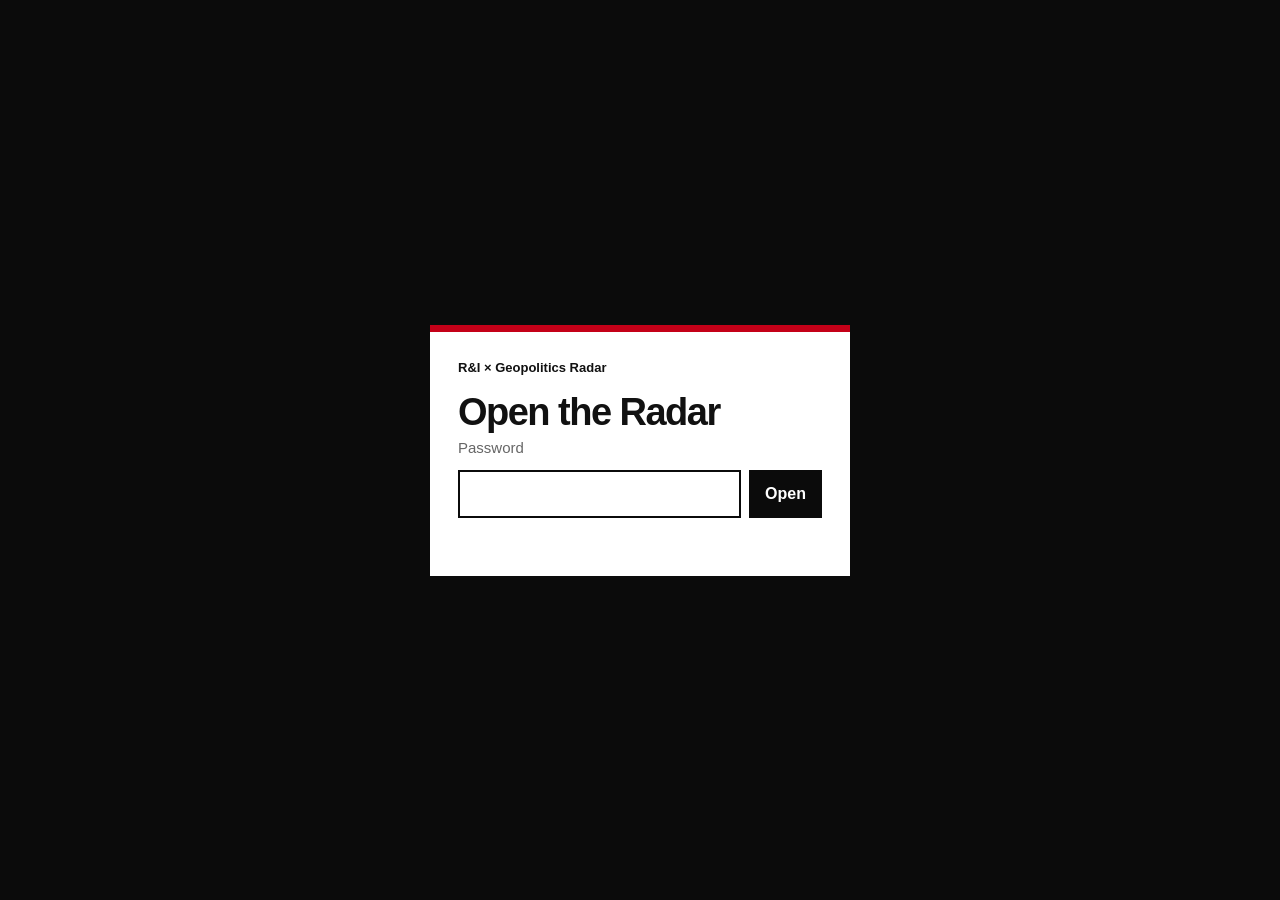
==== commit 9d67fd43: "Add files via upload" ====
--- a/index.html
+++ b/index.html
@@ -1,306 +1,60 @@
 <!doctype html>
 <html lang="en">
 <head>
-  <meta charset="utf-8">
-  <meta name="viewport" content="width=device-width, initial-scale=1">
-  <title>Veli Virmajoki | Futures Studies, Delphi, Narrative Foresight & Philosophy</title>
-  <meta name="description" content="Veli Virmajoki is a Senior Researcher at the Finland Futures Research Centre, University of Turku. Work on futures studies, dialectic Delphi, narrative foresight, futures of work, futures of science, university futures, counterfactuals, and philosophy of futures studies.">
-  <meta name="keywords" content="Veli Virmajoki, futures studies, futures research, foresight, Delphi, dialectic Delphi, Delphi method, narrative foresight, narratives-with-branches, philosophy of futures studies, philosophy and futures studies, philosophy of science, futures of work, futures of science, future of universities, university futures, horizon scanning, Causal Layered Analysis, CLA, counterfactuals, limits of conceivability, possibility space, futures as space, futures of work arrangements, Finland Futures Research Centre, University of Turku">
-  <link rel="canonical" href="https://vevirm.github.io/">
-  <meta property="og:title" content="Veli Virmajoki | Futures Studies, Delphi & Philosophy of Futures Studies">
-  <meta property="og:description" content="Concepts, methods, and publications on futures studies, dialectic Delphi, narrative foresight, philosophy of science, futures of work, futures of science, and university futures.">
-  <meta property="og:type" content="website">
-  <meta property="og:url" content="https://vevirm.github.io/">
-  <meta name="theme-color" content="#111111">
-  <link rel="icon" href="assets/favicon.svg" type="image/svg+xml">
-  <link rel="stylesheet" href="assets/styles.css">
-  <script defer src="assets/site-data.js"></script>
-  <script defer src="assets/main.js"></script>
-  <script type="application/ld+json">{
-    "@context": "https://schema.org",
-    "@type": "Person",
-    "name": "Veli Virmajoki",
-    "jobTitle": "Senior Researcher",
-    "affiliation": {"@type":"CollegeOrUniversity","name":"University of Turku"},
-    "worksFor": {"@type":"Organization","name":"Finland Futures Research Centre"},
-    "email": "mailto:vevirm@utu.fi",
-    "url": "https://vevirm.github.io/",
-    "sameAs": ["https://www.utu.fi/en/people/veli-virmajoki", "https://users.utu.fi/vevirm/", "https://blogit.utu.fi/futuresofscience/", "https://www.linkedin.com/in/veli-virmajoki-0b163692/", "https://orcid.org/0000-0002-1963-587X", "https://scholar.google.com/citations?hl=fi&user=zf1KYYIAAAAJ"],
-    "knowsAbout": ["futures studies", "foresight", "Delphi method", "dialectic Delphi", "narrative foresight", "philosophy of futures studies", "philosophy of science", "futures of work", "futures of science", "university futures", "counterfactual thinking", "Causal Layered Analysis", "horizon scanning", "possibility space"]
-  }</script>
+<meta http-equiv="Cache-Control" content="no-cache, no-store, must-revalidate">
+<meta charset="utf-8"><meta name="viewport" content="width=device-width,initial-scale=1"><meta name="robots" content="noindex,nofollow,noarchive"><meta name="theme-color" content="#0b0b0b">
+<title>Research &amp; Innovation × Geopolitics Radar</title>
+<link rel="stylesheet" href="home.css?v=23.1">
+<script src="radar_data.js"></script>
 </head>
-<body data-page="home">
+<body>
+<section id="gate"><form id="gateForm" class="gate-card"><div class="gate-kicker">R&amp;I × Geopolitics Radar</div><h1>Open the Radar</h1><p>Password</p><div class="gate-row"><input id="password" type="password" autocomplete="current-password" aria-label="Password"><button type="submit">Open</button></div><div id="gateError" class="gate-error" aria-live="polite"></div></form></section>
+<div id="app">
+  <header class="home-head">
+    <div class="home-wrap head-row">
+      <a class="home-brand" href="./">R&amp;I × Geopolitics Radar</a>
+      <button id="lock" class="lock" type="button">Lock</button>
+      <!-- Regression compatibility only; not rendered: The main product · OPEN THE MAIN RADAR · Established evidence · Ways to look ahead · Weak signals · From the Radar · Read the patterns · Look ahead · Go deeper · Matrix · Trends &amp; counter-trends · Ongoing phenomena · Risks &amp; opportunities · External shocks · Stuff · <a class="radar-primary" href="radar/">Radar</a> -->
+    </div>
+  </header>
 
-<header class="site-header" data-header>
-  <a class="skip-link" href="#main">Skip to content</a>
-  <div class="container header-inner">
-    <a class="brand" href="index.html" aria-label="Veli Virmajoki home">
-      <span class="brand-mark">VV</span>
-      <span class="brand-text">Veli Virmajoki</span>
-    </a>
-    <button class="nav-toggle" aria-expanded="false" aria-controls="site-nav">Menu</button>
-    <nav class="site-nav" id="site-nav" aria-label="Primary navigation">
-      <a href="index.html">Home</a>
-      <a href="research.html">Research</a>
-      <a href="research-radar.html">Radar</a>
-      <a href="writing.html">Essays</a>
-      <a href="publications.html">Publications</a>
-      <a href="cv.html">CV</a>
-      <a href="engagement.html">Engagement</a>
-      <a class="nav-pill" href="contact.html">Contact</a>
+  <main class="home-wrap home-main">
+    <section class="home-summary" aria-label="Radar size">
+      <div class="total-number" id="evidenceCount">—</div>
+      <div class="total-copy">pieces of evidence</div>
+      <div class="split-line"><span><strong id="currentCount">—</strong> in the Radar</span><span><strong id="historicalCount">—</strong> older</span><span><strong id="sourceCount">—</strong> sources</span></div>
+    </section>
+
+    <nav class="site-menu" aria-label="Everything in the Radar">
+      <a class="menu-main" href="radar/"><strong>Radar</strong><span>Search what we found</span></a>
+      <a href="read/"><strong>Read this first</strong><span>The short version</span></a>
+      <a href="frontier/quick/"><strong>Matrix</strong><span>Where Europe is strong, weak or dependent</span></a>
+      <a href="trends/"><strong>Trends</strong><span>What is getting stronger or weaker</span></a>
+      <a href="phenomena/"><strong>Ongoing patterns</strong><span>What keeps coming back</span></a>
+      <a href="priorities/"><strong>Risks &amp; opportunities</strong><span>What could go wrong or go well</span></a>
+      <a href="shocks/"><strong>External shocks</strong><span>What a big outside event could do</span></a>
+      <a href="historical/"><strong>History</strong><span>Older evidence for comparison</span></a>
+      <a href="literature/"><strong>Sources</strong><span>Where the evidence comes from</span></a>
+      <a href="briefing/"><strong>Evidence by topic</strong><span>What we found, grouped by topic</span></a>
+      <a href="glossary/"><strong>Glossary</strong><span>What the words mean</span></a>
+      <a href="stuff/"><strong>Stuff</strong><span>Technical methods, files and audit detail</span></a>
     </nav>
-  </div>
-</header>
 
-<main id="main">
-  <section class="hero home-hero section-pad">
-    <div class="container hero-grid">
-      <div class="hero-copy">
-        <p class="eyebrow">Futures studies · Philosophy of science · Foresight</p>
-        <h1>Veli Virmajoki</h1>
-        <p class="lead">I study what could happen, how we can think about it, and why it matters.</p>
-        <p class="hero-bio">I am a Senior Researcher at the Finland Futures Research Centre, University of Turku, and Docent in Philosophy of Science. My work moves between futures studies, philosophy of science, historiography, and applied foresight. I develop concepts and methods for studying possible futures of work, science, universities, narratives, and historical alternatives.</p>
-        <div class="hero-actions">
-          <a class="button primary" href="research.html">Enter the research</a>
-          <a class="button" href="research-radar.html">Research Radar</a>
-          <a class="button ghost" href="publications.html">Publications</a>
-        </div>
-      </div>
-      <aside class="profile-card home-profile" aria-label="Profile summary">
-        <img class="portrait" data-profile="portrait" alt="Portrait of Veli Virmajoki">
-        <div class="profile-card-body">
-          <h2 data-profile="title"></h2>
-          <p data-profile="affiliation"></p>
-          <a class="email-link" href="mailto:vevirm@utu.fi">vevirm@utu.fi</a>
-        </div>
-      </aside>
-
-      <article class="featured-booklet" aria-labelledby="featured-booklet-title">
-        <a class="featured-booklet-cover-link" href="Knowledge_Values_Time_in_Futures_Studies.pdf" target="_blank" rel="noreferrer" aria-label="Open Knowledge, Values, Time in Futures Studies as a PDF">
-          <img class="featured-booklet-cover" src="assets/knowledge-values-time-cover.png" alt="Cover of Knowledge, Values, Time in Futures Studies" width="1024" height="1448">
-        </a>
-        <div class="featured-booklet-copy">
-          <p class="eyebrow">Four introductory essays · 2026</p>
-          <h2 id="featured-booklet-title">Knowledge, Values, Time in Futures Studies</h2>
-          <p class="featured-booklet-summary">A brief, open-access introduction to four central questions: what knowledge about futures can mean, how values shape futures work, why time matters, and which philosophical foundations hold the field together.</p>
-          <p class="featured-booklet-thesis">The future is not known, but it can be understood.</p>
-          <div class="featured-booklet-actions">
-            <a class="button primary" href="Knowledge_Values_Time_in_Futures_Studies.pdf" target="_blank" rel="noreferrer">Read the booklet</a>
-            <a class="tiny-link featured-booklet-download" href="Knowledge_Values_Time_in_Futures_Studies.pdf" download>Download PDF · 52 pages</a>
-          </div>
-        </div>
-      </article>
-    </div>
-  </section>
-
-  <section class="section-pad compact theme-band" aria-label="Research keywords">
-    <div class="container keyword-rail">
-      <span>Delphi</span>
-      <span>Narrative foresight</span>
-      <span>Philosophy of futures studies</span>
-      <span>Futures of work</span>
-      <span>Futures of science</span>
-      <span>University futures</span>
-      <span>Counterfactuals</span>
-      <span>Possibility space</span>
-      <span>Causal Layered Analysis</span>
-      <span>Research Radar</span>
-      <span>Horizon scanning</span>
-    </div>
-  </section>
-
-  <section class="section-pad compact radar-preview-section home-radar-callout">
-    <div class="container split calm-split radar-preview-box">
-      <div>
-        <p class="eyebrow">Research Radar</p>
-        <h2>Recent work worth noticing.</h2>
-      </div>
-      <div class="text-column">
-        <p>The Research Radar is a selective reading page for high-quality work around futures studies, Delphi, narrative foresight, futures of work, university futures, philosophy of science, historiography, counterfactuals, and related fields. It starts from references already close to my research and can later be supported by strict weekly scanning.</p>
-        <a class="button" href="research-radar.html">Open Research Radar</a>
-      </div>
-    </div>
-  </section>
-
-
-  <section class="section-pad intro-section">
-    <div class="container split calm-split">
-      <div>
-        <p class="eyebrow">A way through the work</p>
-        <h2>Futures are not only imagined. They are structured, argued for, and limited.</h2>
-      </div>
-      <div class="text-column">
-        <p>My research asks how futures become thinkable. This means studying methods such as Delphi, scenario work, narrative foresight, horizon scanning, and Causal Layered Analysis, but also the philosophical assumptions behind them.</p>
-        <p>The same question appears in several directions: futures of work, futures of science, futures of universities, philosophy of historiography, and counterfactual reasoning. The topics look different, but they share a concern with possibility, explanation, time, and the conditions under which alternatives can be seen.</p>
-      </div>
-    </div>
-  </section>
-
-  <section class="section-pad compact imagination-strip home-imagination">
-    <div class="container split culture-split">
-      <div>
-        <p class="eyebrow">Not only technical examples</p>
-        <h2>Films, songs, and sports can also carry ideas.</h2>
-      </div>
-      <div class="text-column with-side-illustration">
-        <img class="side-illustration" src="assets/illustration-culture.svg" alt="Line drawing of film, music, writing, and sport as sources of examples">
-        <p>The work is academic, but examples can also come from <em>The Shining</em>, <em>It’s a Wonderful Life</em>, Bob Dylan, rap, and sports. They make questions of narrative, timing, pressure, failure, and possibility easier to see.</p>
-      </div>
-    </div>
-  </section>
-
-
-
-  <section class="section-pad compact writing-callout-section">
-    <div class="container split calm-split writing-callout-box">
-      <div>
-        <p class="eyebrow">Essays</p>
-        <h2>A place for sharper, shorter arguments.</h2>
-      </div>
-      <div class="text-column">
-        <p>The first essay asks what philosophy can actually do for futures studies when it stops floating above research practice and starts examining methods.</p>
-        <a class="button" href="writing.html">Read the first essay</a>
-      </div>
-    </div>
-  </section>
-
-  <section class="section-pad compact radar-wisdom-band home-wisdom-band" aria-labelledby="home-wisdom-title">
-    <div class="container radar-wisdom-shell">
-      <div>
-        <p class="eyebrow">Songs, films, sayings</p>
-        <h2 id="home-wisdom-title">Small pieces of wisdom for large claims about futures</h2>
-        <p class="section-note">A place for lines from songs, films, and public culture that can irritate, sharpen, or humble foresight talk. The point is not quotation collecting; the point is commentary.</p>
-      </div>
-      <div class="radar-wisdom-list" data-radar-wisdom>
-        <article class="radar-wisdom-card">
-          <p class="radar-wisdom-quote">“It all seems so well timed<br><br>An’ here I sit so patiently<br><br>Waiting to find out what price<br><br>You have to pay to get out of<br><br>Going through all these things twice”</p>
-          <p class="radar-wisdom-ref">Bob Dylan, “Stuck Inside of Mobile with the Memphis Blues Again,” 1966. Written by Bob Dylan.</p>
-          <p class="radar-wisdom-comment-title">Why I read this as futures-studies wisdom</p>
-          <p class="radar-wisdom-comment">I read the lines as a warning about timing because futures work often succeeds or fails in relation to a moment: when a scenario, warning, or intervention arrives, who is ready to hear it, and what institutions can still do with it. Dylan’s speaker notices that everything seems “so well timed,” but the cost appears when one assumes that the same passage can be repeated and escaped in the same way. In futures studies, this means a well-timed success should not become a formula: contexts shift, consequences accumulate, and going through the same things twice may carry a different price.</p>
-        </article>
-      </div>
-    </div>
-  </section>
-
-  <section class="section-pad graphic-section" id="methods">
-    <div class="container section-head-row">
-      <div>
-        <p class="eyebrow">Methods and concepts</p>
-        <h2>Some ways the research is built</h2>
-      </div>
-      <a class="text-link" href="research.html#methods">See the full research page →</a>
-    </div>
-    <div class="container graphic-grid research-build-grid">
-      <article class="graph-card delphi-zone">
-        <div class="graph-text">
-          <h2>Dialectic Delphi</h2>
-          <p>Dialectic Delphi is a method I have developed for working with opposed futures. It places different directions side by side, so that probability, desirability, arguments, tensions, and trade-offs can be studied together.</p>
-        </div>
-        <img class="diagram feature-illustration" src="assets/illustration-dialectic-delphi.svg" alt="Rupture in the ground with option A and option B on different sides">
-      </article>
-      <article class="graph-card space-zone">
-        <div class="graph-text">
-          <h2>Futures as a space of movements</h2>
-          <p>One part of my work treats futures less like a single road and more like a conceptual space. We can ask where a work arrangement, a university, or a scientific practice is located, what dimensions shape it, and what kinds of movement are possible.</p>
-        </div>
-        <img class="diagram feature-illustration" src="assets/illustration-space.svg" alt="Three-dimensional box with a figure, arrows, and labels for tension field and adjacency">
-      </article>
-      <article class="graph-card narrative-zone">
-        <div class="graph-text">
-          <h2>Narratives with branches</h2>
-          <p>A narrative of the future is not only a story to communicate a scenario. It can be worked with. Episodes can be added, and these episodes can make different branches visible.</p>
-        </div>
-        <img class="diagram feature-illustration" src="assets/illustration-narrative.svg" alt="Simple tree drawing showing a narrative branching into possible futures">
-      </article>
-      <article class="graph-card scan-zone">
-        <div class="graph-text">
-          <h2>The base underneath: deep horizon scanning</h2>
-          <p>The other tools still rest on careful scanning of high-quality papers, books, and reports. In many projects this means reading across hundreds of serious sources, so that the concepts and methods do not stand on thin trend lists.</p>
-        </div>
-        <img class="diagram feature-illustration" src="assets/illustration-horizon-scanning.svg" alt="Pile of books, papers, and reports with a scanning lens">
-      </article>
-    </div>
-  </section>
-
-  <section class="section-pad alt">
-    <div class="container section-head-row">
-      <div>
-        <p class="eyebrow">Arguments</p>
-        <h2>A few arguments to enter the work</h2>
-      </div>
-      <a class="text-link" href="research.html#views">Read more →</a>
-    </div>
-    <div class="container idea-grid">
-      <article class="idea-card">
-        <h3>Delphi is not only about consensus.</h3>
-        <p>I think Delphi is often too quickly understood as a method that tries to make people agree. In futures research, disagreement can be useful because it shows tensions, trade-offs, and different meanings inside the same future issue.</p>
-        <a class="tiny-link" href="research.html#view-delphi">Read more</a>
-      </article>
-      <article class="idea-card">
-        <h3>The future of work is about arrangements.</h3>
-        <p>Future work should not be reduced to guesses about exact jobs. The deeper issue is how work is arranged: where it happens, how it is measured, and how technology, place, organisations, and life outside work are connected.</p>
-        <a class="tiny-link" href="research.html#view-work">Read more</a>
-      </article>
-      <article class="idea-card">
-        <h3>People do not live inside trends.</h3>
-        <p>Narratives matter because they connect large changes with human experience. They can make futures more concrete without making them look like predictions.</p>
-        <a class="tiny-link" href="research.html#view-narratives">Read more</a>
-      </article>
-    </div>
-  </section>
-
-  <section class="section-pad compact work-nature-section">
-    <div class="container section-head compact-head">
-      <p class="eyebrow">Where the work appears</p>
-      <h2>Research, books, reports, talks, and public discussion</h2>
-      <p class="section-note">The publication list gives the formal record. The work also appears in reports, stakeholder work, presentations, interviews, and public discussion. The important point is the nature of the work: careful arguments, frameworks, and methods that travel between futures studies, philosophy, and historiography.</p>
-    </div>
-    <div class="container nature-grid">
-      <article class="nature-card">
-        <h3>Peer-reviewed arguments</h3>
-        <p>Articles and chapters where futures studies, philosophy of science, historiography, and counterfactual thinking are developed through careful conceptual work.</p>
-      </article>
-      <article class="nature-card">
-        <h3>Books and frameworks</h3>
-        <p>Long-form work on causal explanation, knowledge, futures of work, and conceptual tools that make complex research areas easier to discuss.</p>
-      </article>
-      <article class="nature-card">
-        <h3>Presentations and interviews</h3>
-        <p>I regularly present the work in academic and professional settings, take part in interviews, and join stakeholder discussions, including keynote speaking.</p>
-      </article>
-      <article class="nature-card">
-        <h3>Methods that connect fields</h3>
-        <p>Dialectic Delphi, narratives-with-branches, futures as space, CLA extensions, and philosophical analysis used to make futures research more reflective.</p>
-      </article>
-    </div>
-  </section>
-
-
-
-  <section class="section-pad alt">
-    <div class="container section-head-row">
-      <div>
-        <p class="eyebrow">Selected work</p>
-        <h2>Recent and representative publications</h2>
-      </div>
-      <a class="text-link" href="publications.html">All publications →</a>
-    </div>
-    <div class="container card-grid" data-selected-publications></div>
-  </section>
-</main>
-
-<footer class="site-footer">
-  <div class="container footer-grid">
-    <div>
-      <strong>Veli Virmajoki</strong>
-      <p>Senior Researcher · Finland Futures Research Centre · University of Turku</p>
-    </div>
-    <div class="footer-links" data-link-list="footer"></div>
-  </div>
-  <div class="container footer-note">
-    <span>Academic website of Veli Virmajoki.</span>
-  </div>
-</footer>
-
+    <section class="word-cloud-panel" aria-labelledby="cloudTitle">
+      <div class="cloud-head"><h1 id="cloudTitle">What is in the Radar</h1></div>
+      <div id="cloud" class="word-cloud" aria-live="polite"><div class="cloud-loading">Loading words…</div></div>
+    </section>
+  </main>
+<!-- Regression compatibility only; not rendered: See what is happening. Then go deeper. · Read at least this · Search the evidence · Go deeper · What people are talking about now · Bigger means more independent sources. Red means mostly new. · source organisations · <a href="explore/">Go deeper</a> -->
+</div>
+<script src="topic-cloud.js?v=23.1"></script>
+<script>
+const PASSWORD_HASH="2a2acaba9fbe458e48fdcf8dd59c276bb425780c82a976dea408b88b46612bb8";
+async function sha256(text){const data=new TextEncoder().encode(text),hash=await crypto.subtle.digest('SHA-256',data);return [...new Uint8Array(hash)].map(b=>b.toString(16).padStart(2,'0')).join('')}
+function unlock(){sessionStorage.setItem('radarUnlocked','1');document.getElementById('gate').style.display='none';document.getElementById('app').style.display='block';TopicCloud.load()}
+if(sessionStorage.getItem('radarUnlocked')==='1')unlock();
+document.getElementById('gateForm').addEventListener('submit',async e=>{e.preventDefault();const input=document.getElementById('password');if(await sha256(input.value)===PASSWORD_HASH)unlock();else{document.getElementById('gateError').textContent='Wrong password';input.select()}});
+document.getElementById('lock').addEventListener('click',()=>{sessionStorage.removeItem('radarUnlocked');location.reload()});
+</script>
 </body>
 </html>
--- a/home.css
+++ b/home.css
@@ -0,0 +1,9 @@
+:root{--black:#0b0b0b;--white:#fff;--red:#c40018;--ink:#111;--muted:#666;--line:#d8d8d8;--max:1220px}
+*{box-sizing:border-box}html,body{margin:0;min-height:100%;font-family:Arial,Helvetica,sans-serif;color:var(--ink);background:#fff}button,input{font:inherit}a{color:inherit}.home-wrap{width:min(calc(100% - 40px),var(--max));margin:auto}
+#gate{min-height:100vh;display:grid;place-items:center;padding:24px;background:var(--black)}.gate-card{width:min(100%,420px);background:#fff;color:#111;border-top:7px solid var(--red);padding:28px}.gate-kicker{font-size:13px;font-weight:800;margin-bottom:18px}.gate-card h1{font-size:38px;line-height:1;letter-spacing:-.04em;margin:0 0 8px}.gate-card p{font-size:15px;margin:0 0 14px;color:var(--muted)}.gate-row{display:flex;gap:8px}.gate-row input{min-width:0;flex:1;min-height:48px;border:2px solid var(--black);padding:10px 12px}.gate-row button{min-height:48px;border:2px solid var(--black);background:var(--black);color:#fff;padding:10px 14px;font-weight:800;cursor:pointer}.gate-row button:hover{background:var(--red);border-color:var(--red)}.gate-error{min-height:22px;margin-top:8px;color:var(--red);font-size:14px;font-weight:700}
+#app{display:none}.home-head{background:var(--black);color:#fff;border-bottom:6px solid var(--red)}.head-row{min-height:72px;display:flex;align-items:center;justify-content:space-between;gap:20px}.home-brand{font-size:20px;font-weight:900;text-decoration:none;letter-spacing:-.02em}.lock{background:transparent;color:#fff;border:1px solid #555;padding:7px 10px;font-size:13px;font-weight:700;cursor:pointer}.lock:hover{background:var(--red);border-color:var(--red)}
+.home-main{padding:34px 0 60px}.home-summary{display:grid;grid-template-columns:auto 1fr;grid-template-areas:"number label" "split split";column-gap:16px;align-items:end;padding-bottom:28px;border-bottom:1px solid var(--line)}.total-number{grid-area:number;font-size:clamp(70px,10vw,132px);line-height:.78;letter-spacing:-.075em;font-weight:950}.total-copy{grid-area:label;font-size:clamp(26px,4vw,48px);font-weight:900;line-height:.95;letter-spacing:-.045em;padding-bottom:2px}.split-line{grid-area:split;display:flex;gap:24px;flex-wrap:wrap;margin-top:18px;font-size:16px}.split-line strong{font-weight:900}
+.site-menu{display:grid;grid-template-columns:repeat(2,minmax(0,1fr));border-top:1px solid #111;margin-top:30px}.site-menu a{min-height:82px;padding:15px 15px 14px 0;border-bottom:1px solid var(--line);text-decoration:none;display:flex;align-items:baseline;justify-content:space-between;gap:18px}.site-menu a:nth-child(odd){padding-right:24px;border-right:1px solid var(--line)}.site-menu a:nth-child(even){padding-left:24px}.site-menu strong{font-size:23px;line-height:1.05;letter-spacing:-.025em}.site-menu span{font-size:14px;line-height:1.25;color:var(--muted);text-align:right;max-width:270px}.site-menu a:hover strong,.site-menu a:focus-visible strong{color:var(--red)}.site-menu a:focus-visible{outline:3px solid var(--red);outline-offset:3px}.site-menu .menu-main strong{color:var(--red);font-size:29px}
+.word-cloud-panel{padding-top:38px}.cloud-head{display:flex;align-items:end;justify-content:space-between;border-bottom:4px solid #111;padding-bottom:10px;margin-bottom:14px}.cloud-head h1{font-size:clamp(31px,4vw,52px);line-height:.95;letter-spacing:-.05em;margin:0}.word-cloud{position:relative;width:100%;height:clamp(470px,62vw,720px);overflow:hidden;border-bottom:1px solid var(--line);background:#fff}.cloud-loading{padding:20px 0;color:var(--muted)}.cloud-word{position:absolute;left:50%;top:50%;display:inline-block;transform-origin:center;text-decoration:none;font-weight:900;line-height:.9;letter-spacing:-.045em;white-space:nowrap;color:#111;user-select:none}.cloud-word.red{color:var(--red)}.cloud-word:hover,.cloud-word:focus-visible{text-decoration:underline;text-decoration-color:var(--red);text-decoration-thickness:3px;text-underline-offset:4px;outline:none;z-index:20!important}.cloud-word.red:hover,.cloud-word.red:focus-visible{text-decoration-color:#111}
+@media(max-width:760px){.home-wrap{width:calc(100% - 24px)}.head-row{min-height:60px}.home-brand{font-size:17px}.home-main{padding-top:26px}.home-summary{grid-template-columns:1fr;grid-template-areas:"number" "label" "split"}.total-number{font-size:86px}.total-copy{font-size:31px;margin-top:7px}.split-line{gap:9px 18px}.site-menu{grid-template-columns:1fr}.site-menu a,.site-menu a:nth-child(odd),.site-menu a:nth-child(even){padding:14px 0;border-right:0}.site-menu strong{font-size:21px}.site-menu .menu-main strong{font-size:25px}.site-menu span{max-width:46%;font-size:13px}.word-cloud-panel{padding-top:30px}.word-cloud{height:620px}.cloud-head h1{font-size:36px}}
+@media(max-width:460px){.site-menu a{align-items:flex-start}.site-menu span{max-width:50%;font-size:12px}.split-line{font-size:14px}.word-cloud{height:680px}}
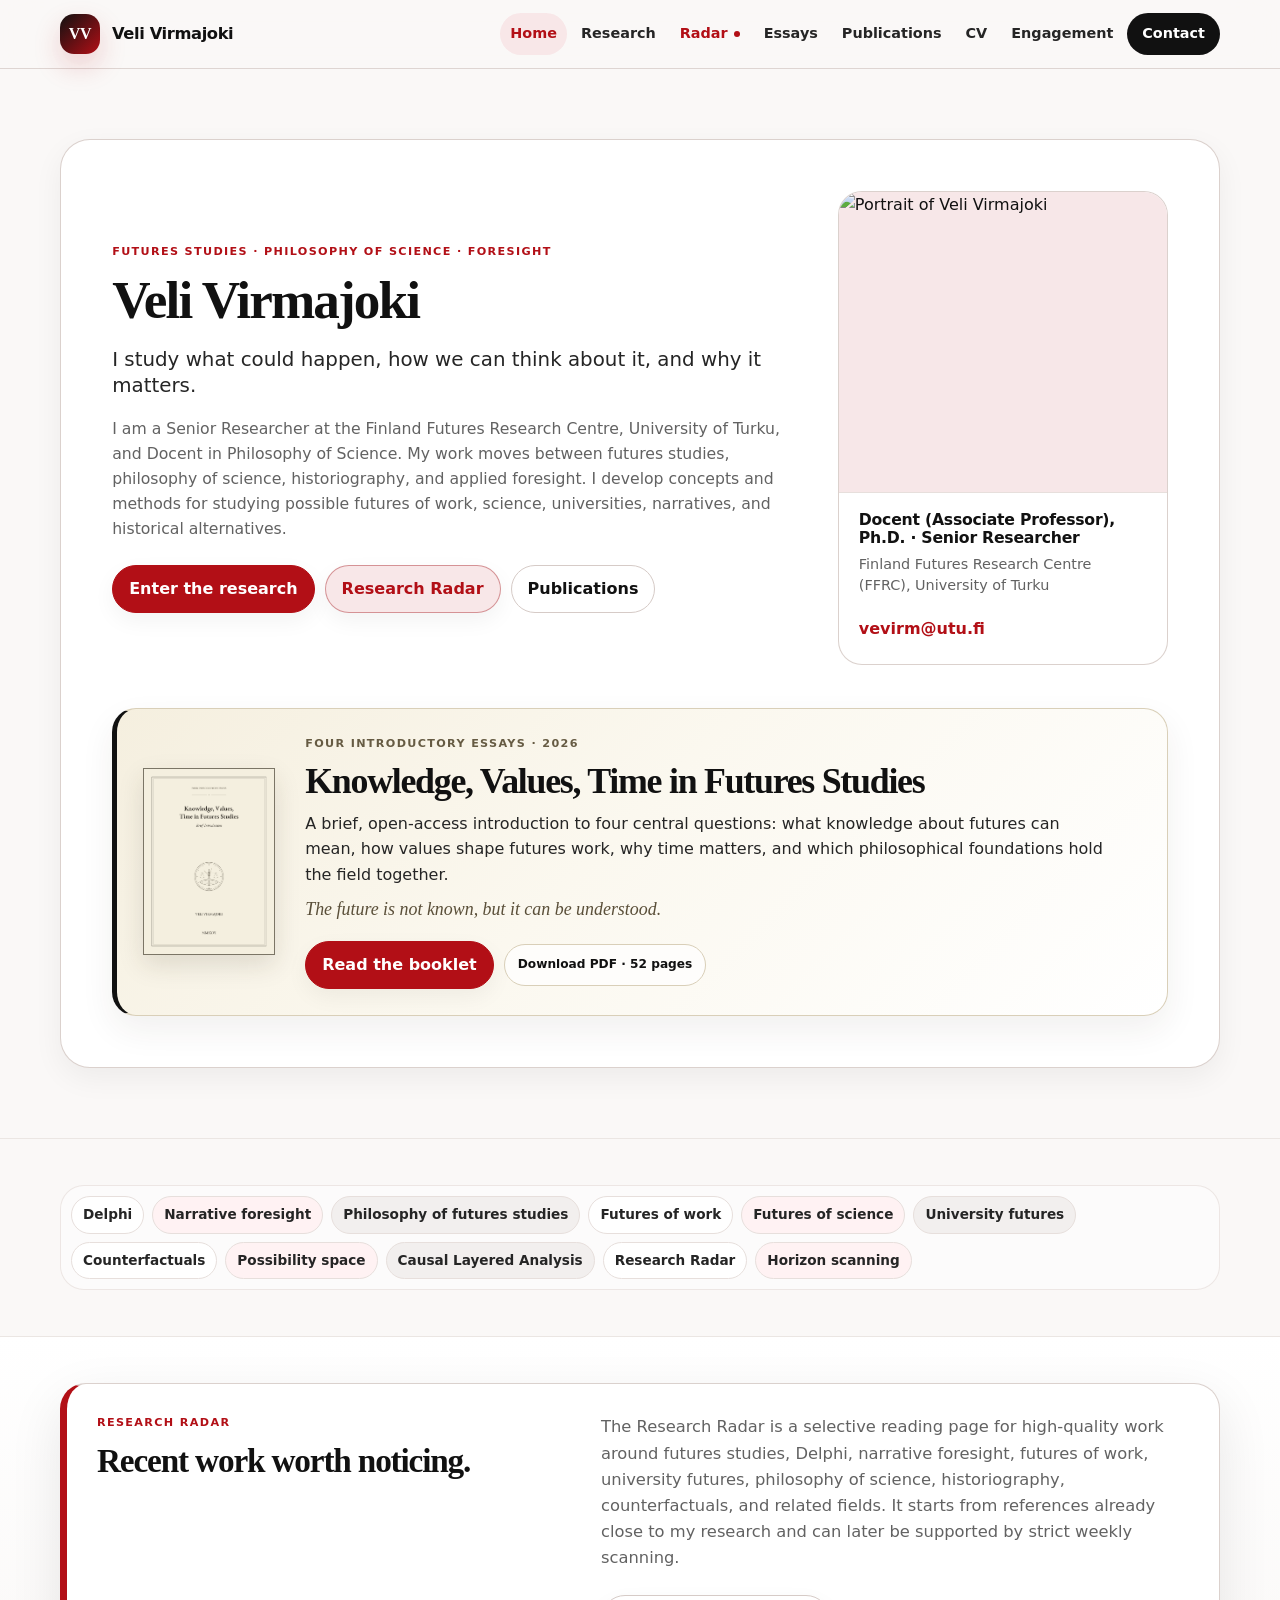
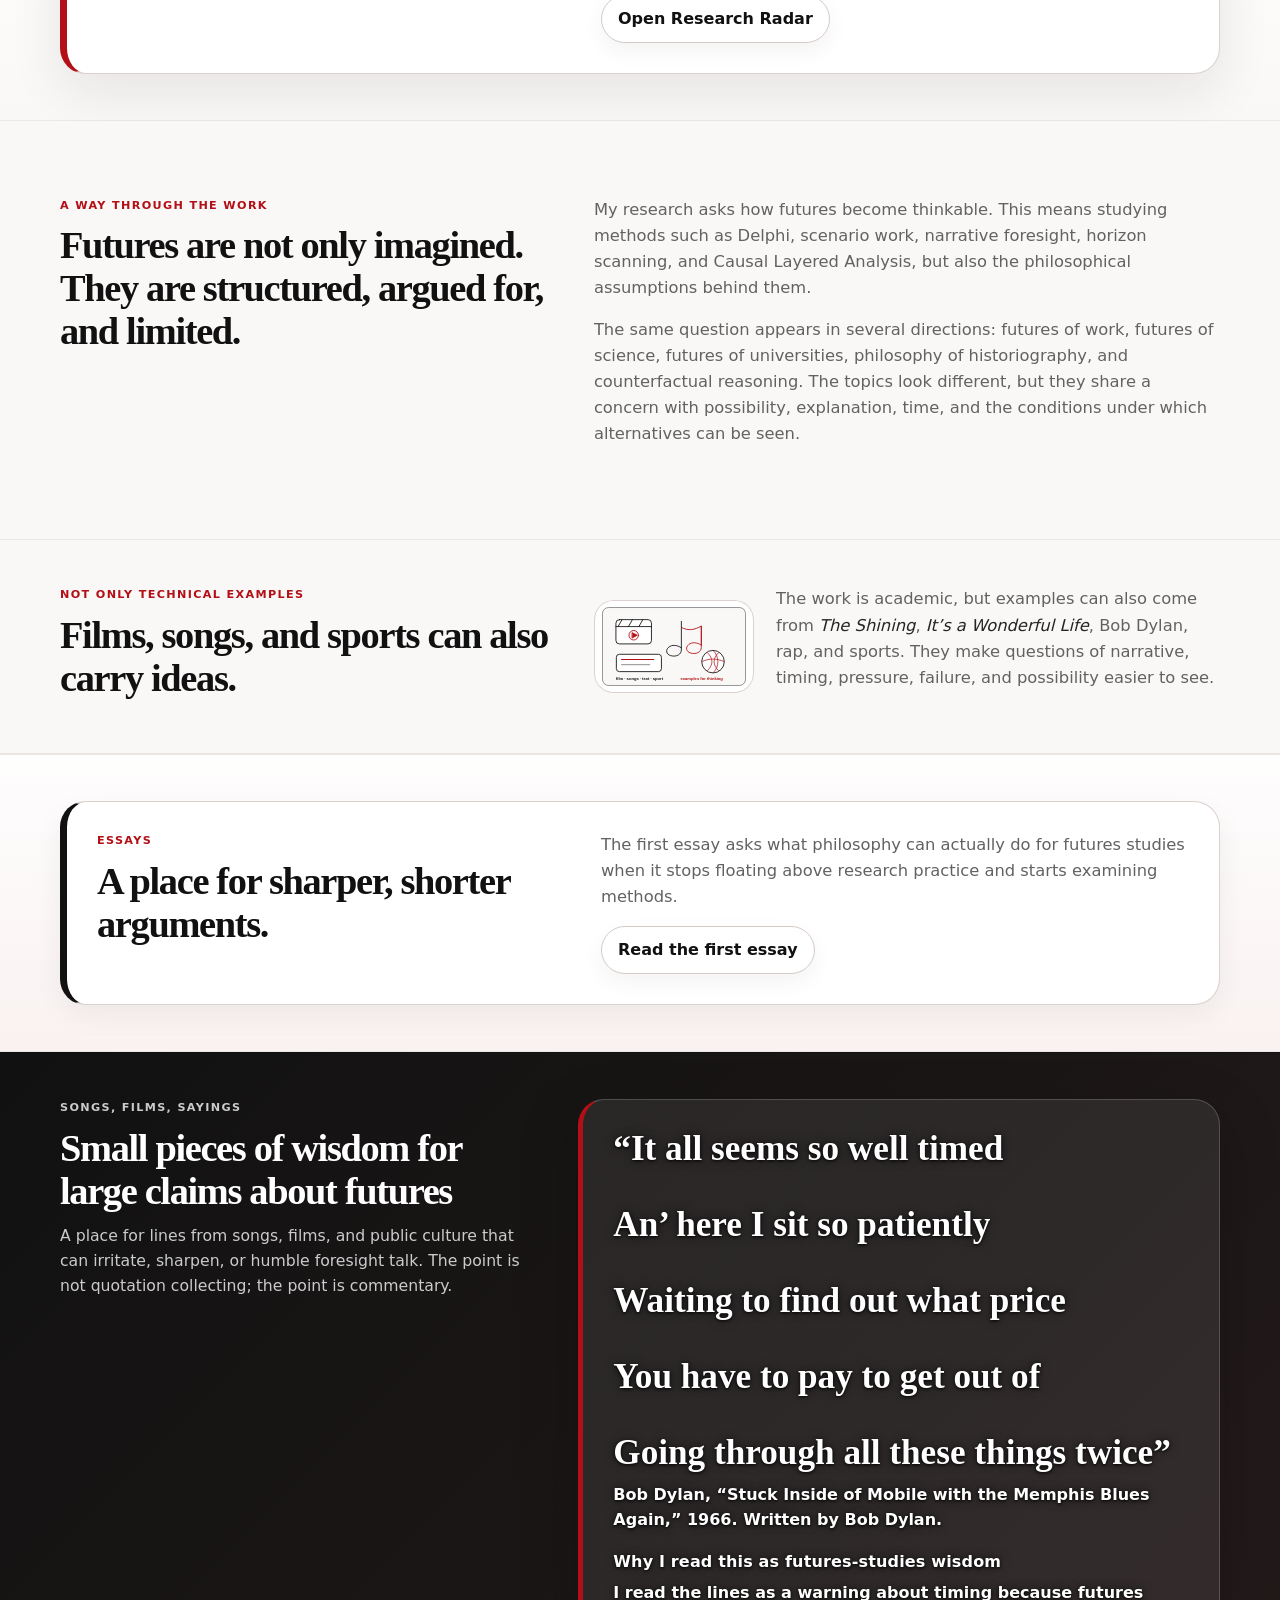
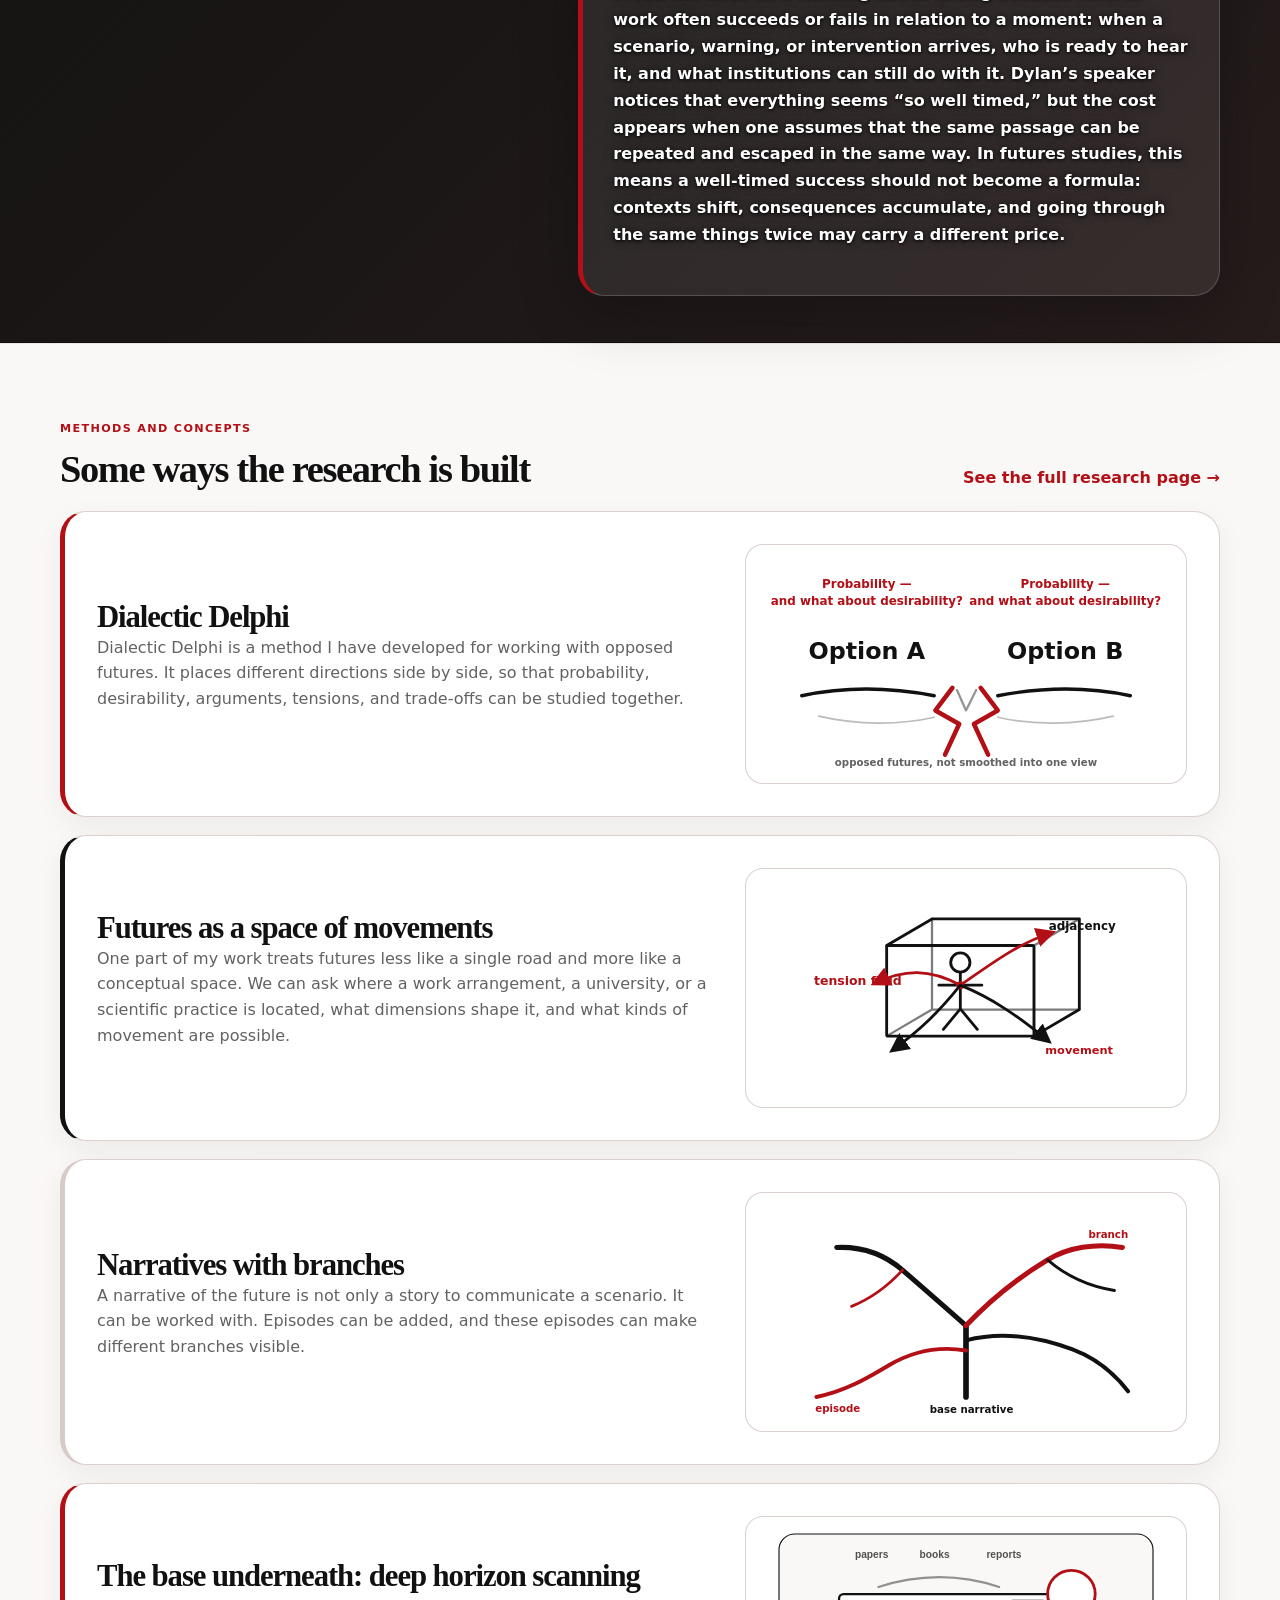
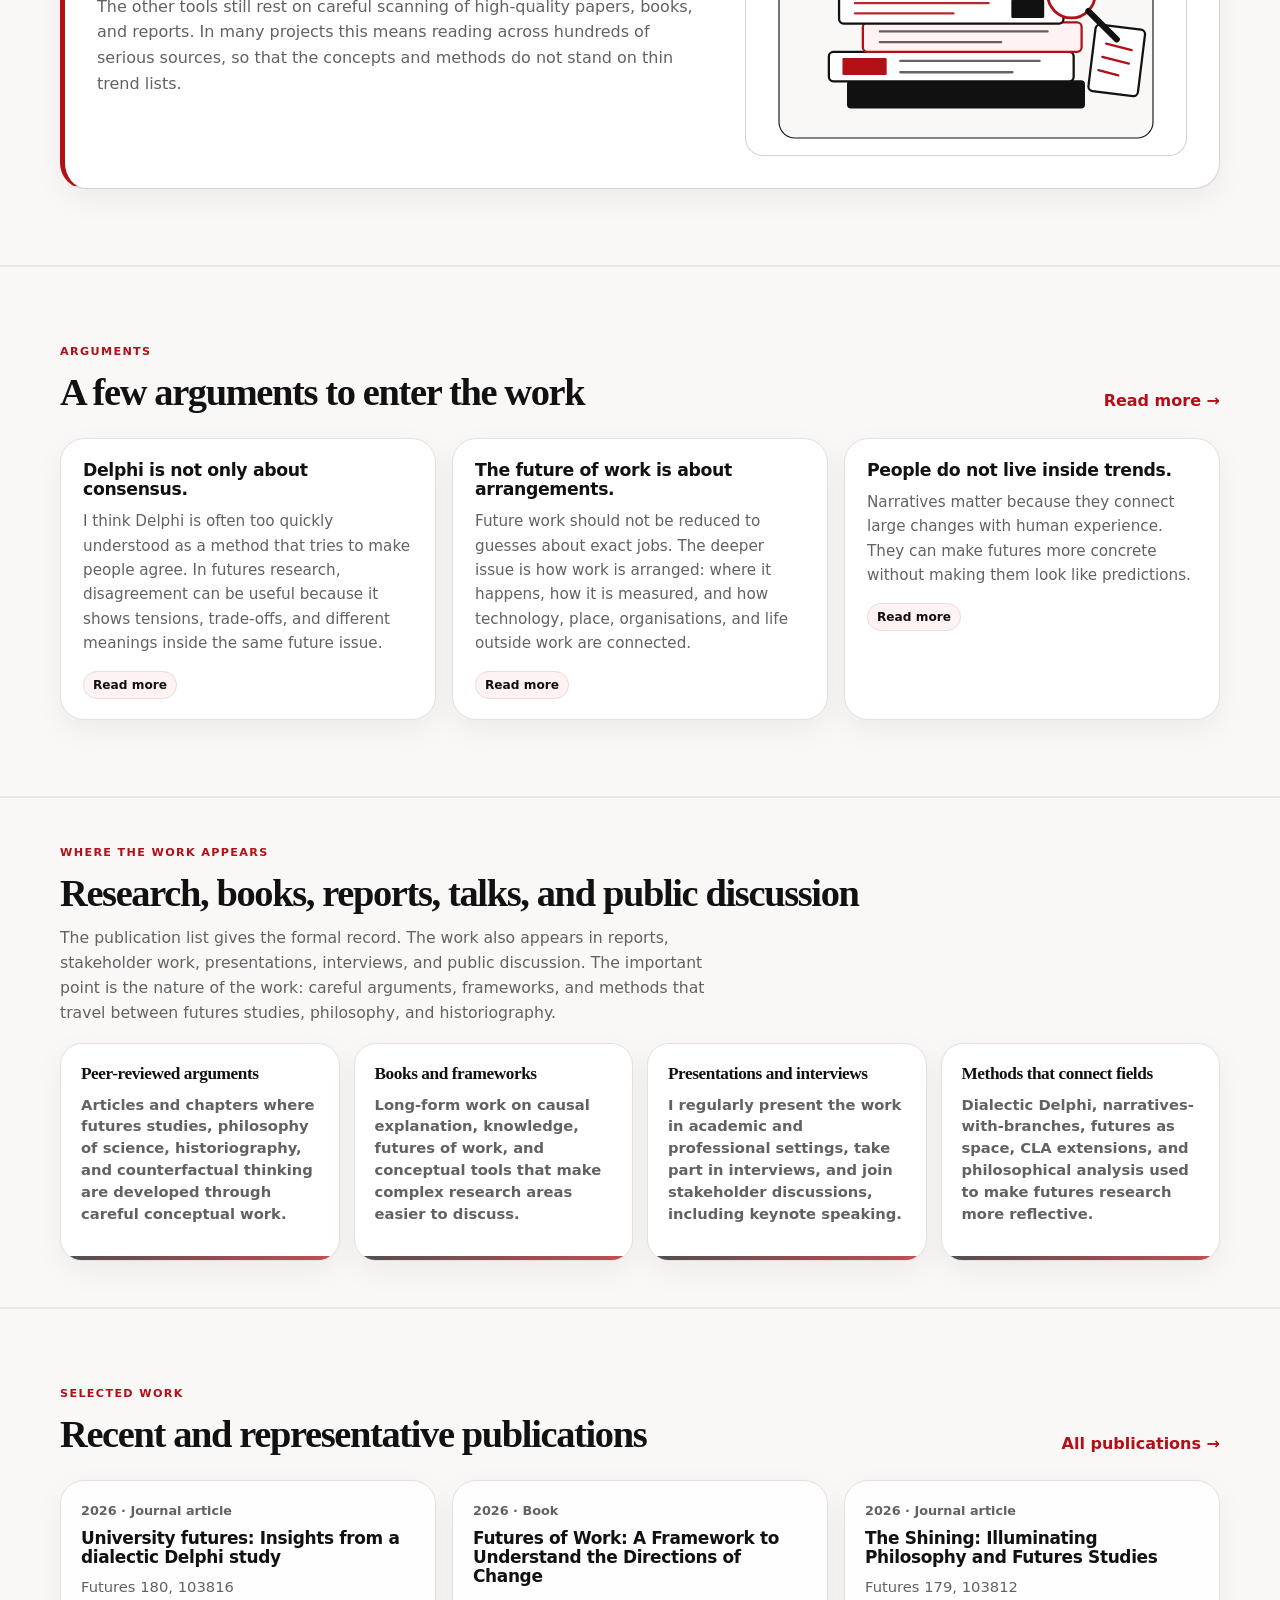
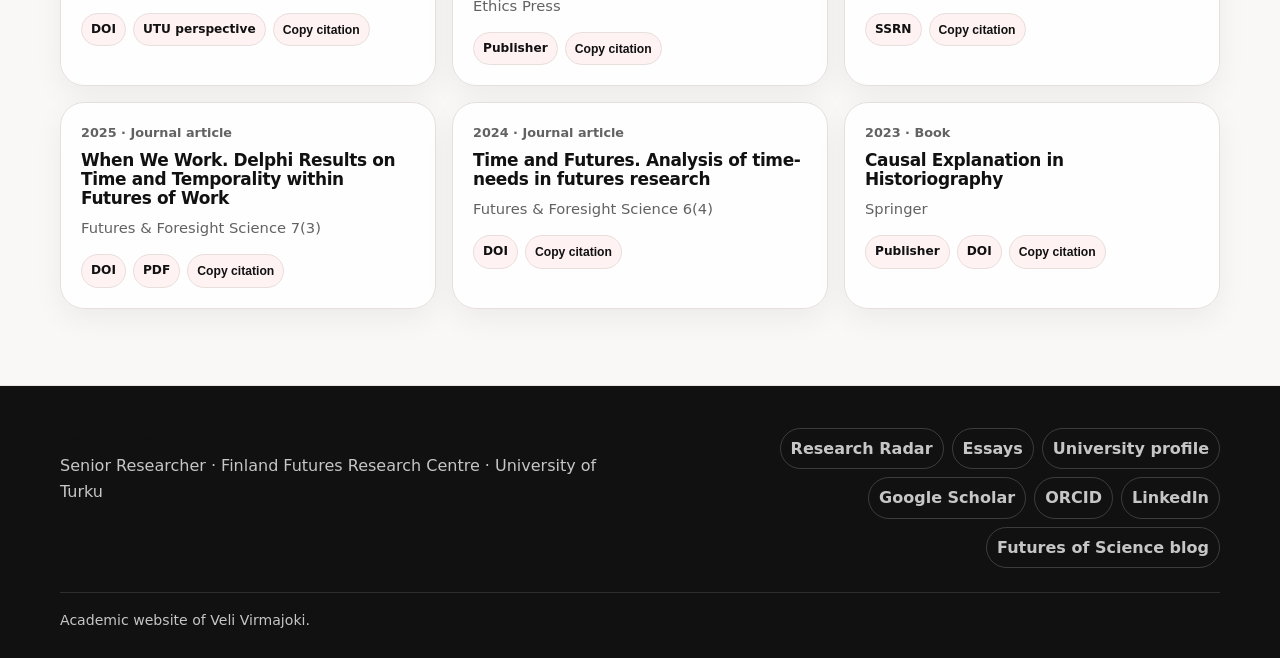
==== commit 5e374c9d: "Add files via upload" ====
--- a/index.html
+++ b/index.html
@@ -1,60 +1,306 @@
 <!doctype html>
 <html lang="en">
 <head>
-<meta http-equiv="Cache-Control" content="no-cache, no-store, must-revalidate">
-<meta charset="utf-8"><meta name="viewport" content="width=device-width,initial-scale=1"><meta name="robots" content="noindex,nofollow,noarchive"><meta name="theme-color" content="#0b0b0b">
-<title>Research &amp; Innovation × Geopolitics Radar</title>
-<link rel="stylesheet" href="home.css?v=23.1">
-<script src="radar_data.js"></script>
+  <meta charset="utf-8">
+  <meta name="viewport" content="width=device-width, initial-scale=1">
+  <title>Veli Virmajoki | Futures Studies, Delphi, Narrative Foresight & Philosophy</title>
+  <meta name="description" content="Veli Virmajoki is a Senior Researcher at the Finland Futures Research Centre, University of Turku. Work on futures studies, dialectic Delphi, narrative foresight, futures of work, futures of science, university futures, counterfactuals, and philosophy of futures studies.">
+  <meta name="keywords" content="Veli Virmajoki, futures studies, futures research, foresight, Delphi, dialectic Delphi, Delphi method, narrative foresight, narratives-with-branches, philosophy of futures studies, philosophy and futures studies, philosophy of science, futures of work, futures of science, future of universities, university futures, horizon scanning, Causal Layered Analysis, CLA, counterfactuals, limits of conceivability, possibility space, futures as space, futures of work arrangements, Finland Futures Research Centre, University of Turku">
+  <link rel="canonical" href="https://vevirm.github.io/">
+  <meta property="og:title" content="Veli Virmajoki | Futures Studies, Delphi & Philosophy of Futures Studies">
+  <meta property="og:description" content="Concepts, methods, and publications on futures studies, dialectic Delphi, narrative foresight, philosophy of science, futures of work, futures of science, and university futures.">
+  <meta property="og:type" content="website">
+  <meta property="og:url" content="https://vevirm.github.io/">
+  <meta name="theme-color" content="#111111">
+  <link rel="icon" href="assets/favicon.svg" type="image/svg+xml">
+  <link rel="stylesheet" href="assets/styles.css">
+  <script defer src="assets/site-data.js"></script>
+  <script defer src="assets/main.js"></script>
+  <script type="application/ld+json">{
+    "@context": "https://schema.org",
+    "@type": "Person",
+    "name": "Veli Virmajoki",
+    "jobTitle": "Senior Researcher",
+    "affiliation": {"@type":"CollegeOrUniversity","name":"University of Turku"},
+    "worksFor": {"@type":"Organization","name":"Finland Futures Research Centre"},
+    "email": "mailto:vevirm@utu.fi",
+    "url": "https://vevirm.github.io/",
+    "sameAs": ["https://www.utu.fi/en/people/veli-virmajoki", "https://users.utu.fi/vevirm/", "https://blogit.utu.fi/futuresofscience/", "https://www.linkedin.com/in/veli-virmajoki-0b163692/", "https://orcid.org/0000-0002-1963-587X", "https://scholar.google.com/citations?hl=fi&user=zf1KYYIAAAAJ"],
+    "knowsAbout": ["futures studies", "foresight", "Delphi method", "dialectic Delphi", "narrative foresight", "philosophy of futures studies", "philosophy of science", "futures of work", "futures of science", "university futures", "counterfactual thinking", "Causal Layered Analysis", "horizon scanning", "possibility space"]
+  }</script>
 </head>
-<body>
-<section id="gate"><form id="gateForm" class="gate-card"><div class="gate-kicker">R&amp;I × Geopolitics Radar</div><h1>Open the Radar</h1><p>Password</p><div class="gate-row"><input id="password" type="password" autocomplete="current-password" aria-label="Password"><button type="submit">Open</button></div><div id="gateError" class="gate-error" aria-live="polite"></div></form></section>
-<div id="app">
-  <header class="home-head">
-    <div class="home-wrap head-row">
-      <a class="home-brand" href="./">R&amp;I × Geopolitics Radar</a>
-      <button id="lock" class="lock" type="button">Lock</button>
-      <!-- Regression compatibility only; not rendered: The main product · OPEN THE MAIN RADAR · Established evidence · Ways to look ahead · Weak signals · From the Radar · Read the patterns · Look ahead · Go deeper · Matrix · Trends &amp; counter-trends · Ongoing phenomena · Risks &amp; opportunities · External shocks · Stuff · <a class="radar-primary" href="radar/">Radar</a> -->
-    </div>
-  </header>
-
-  <main class="home-wrap home-main">
-    <section class="home-summary" aria-label="Radar size">
-      <div class="total-number" id="evidenceCount">—</div>
-      <div class="total-copy">pieces of evidence</div>
-      <div class="split-line"><span><strong id="currentCount">—</strong> in the Radar</span><span><strong id="historicalCount">—</strong> older</span><span><strong id="sourceCount">—</strong> sources</span></div>
-    </section>
-
-    <nav class="site-menu" aria-label="Everything in the Radar">
-      <a class="menu-main" href="radar/"><strong>Radar</strong><span>Search what we found</span></a>
-      <a href="read/"><strong>Read this first</strong><span>The short version</span></a>
-      <a href="frontier/quick/"><strong>Matrix</strong><span>Where Europe is strong, weak or dependent</span></a>
-      <a href="trends/"><strong>Trends</strong><span>What is getting stronger or weaker</span></a>
-      <a href="phenomena/"><strong>Ongoing patterns</strong><span>What keeps coming back</span></a>
-      <a href="priorities/"><strong>Risks &amp; opportunities</strong><span>What could go wrong or go well</span></a>
-      <a href="shocks/"><strong>External shocks</strong><span>What a big outside event could do</span></a>
-      <a href="historical/"><strong>History</strong><span>Older evidence for comparison</span></a>
-      <a href="literature/"><strong>Sources</strong><span>Where the evidence comes from</span></a>
-      <a href="briefing/"><strong>Evidence by topic</strong><span>What we found, grouped by topic</span></a>
-      <a href="glossary/"><strong>Glossary</strong><span>What the words mean</span></a>
-      <a href="stuff/"><strong>Stuff</strong><span>Technical methods, files and audit detail</span></a>
+<body data-page="home">
+
+<header class="site-header" data-header>
+  <a class="skip-link" href="#main">Skip to content</a>
+  <div class="container header-inner">
+    <a class="brand" href="index.html" aria-label="Veli Virmajoki home">
+      <span class="brand-mark">VV</span>
+      <span class="brand-text">Veli Virmajoki</span>
+    </a>
+    <button class="nav-toggle" aria-expanded="false" aria-controls="site-nav">Menu</button>
+    <nav class="site-nav" id="site-nav" aria-label="Primary navigation">
+      <a href="index.html">Home</a>
+      <a href="research.html">Research</a>
+      <a href="research-radar.html">Radar</a>
+      <a href="writing.html">Essays</a>
+      <a href="publications.html">Publications</a>
+      <a href="cv.html">CV</a>
+      <a href="engagement.html">Engagement</a>
+      <a class="nav-pill" href="contact.html">Contact</a>
     </nav>
-
-    <section class="word-cloud-panel" aria-labelledby="cloudTitle">
-      <div class="cloud-head"><h1 id="cloudTitle">What is in the Radar</h1></div>
-      <div id="cloud" class="word-cloud" aria-live="polite"><div class="cloud-loading">Loading words…</div></div>
-    </section>
-  </main>
-<!-- Regression compatibility only; not rendered: See what is happening. Then go deeper. · Read at least this · Search the evidence · Go deeper · What people are talking about now · Bigger means more independent sources. Red means mostly new. · source organisations · <a href="explore/">Go deeper</a> -->
-</div>
-<script src="topic-cloud.js?v=23.1"></script>
-<script>
-const PASSWORD_HASH="2a2acaba9fbe458e48fdcf8dd59c276bb425780c82a976dea408b88b46612bb8";
-async function sha256(text){const data=new TextEncoder().encode(text),hash=await crypto.subtle.digest('SHA-256',data);return [...new Uint8Array(hash)].map(b=>b.toString(16).padStart(2,'0')).join('')}
-function unlock(){sessionStorage.setItem('radarUnlocked','1');document.getElementById('gate').style.display='none';document.getElementById('app').style.display='block';TopicCloud.load()}
-if(sessionStorage.getItem('radarUnlocked')==='1')unlock();
-document.getElementById('gateForm').addEventListener('submit',async e=>{e.preventDefault();const input=document.getElementById('password');if(await sha256(input.value)===PASSWORD_HASH)unlock();else{document.getElementById('gateError').textContent='Wrong password';input.select()}});
-document.getElementById('lock').addEventListener('click',()=>{sessionStorage.removeItem('radarUnlocked');location.reload()});
-</script>
+  </div>
+</header>
+
+<main id="main">
+  <section class="hero home-hero section-pad">
+    <div class="container hero-grid">
+      <div class="hero-copy">
+        <p class="eyebrow">Futures studies · Philosophy of science · Foresight</p>
+        <h1>Veli Virmajoki</h1>
+        <p class="lead">I study what could happen, how we can think about it, and why it matters.</p>
+        <p class="hero-bio">I am a Senior Researcher at the Finland Futures Research Centre, University of Turku, and Docent in Philosophy of Science. My work moves between futures studies, philosophy of science, historiography, and applied foresight. I develop concepts and methods for studying possible futures of work, science, universities, narratives, and historical alternatives.</p>
+        <div class="hero-actions">
+          <a class="button primary" href="research.html">Enter the research</a>
+          <a class="button" href="research-radar.html">Research Radar</a>
+          <a class="button ghost" href="publications.html">Publications</a>
+        </div>
+      </div>
+      <aside class="profile-card home-profile" aria-label="Profile summary">
+        <img class="portrait" data-profile="portrait" alt="Portrait of Veli Virmajoki">
+        <div class="profile-card-body">
+          <h2 data-profile="title"></h2>
+          <p data-profile="affiliation"></p>
+          <a class="email-link" href="mailto:vevirm@utu.fi">vevirm@utu.fi</a>
+        </div>
+      </aside>
+
+      <article class="featured-booklet" aria-labelledby="featured-booklet-title">
+        <a class="featured-booklet-cover-link" href="Knowledge_Values_Time_in_Futures_Studies.pdf" target="_blank" rel="noreferrer" aria-label="Open Knowledge, Values, Time in Futures Studies as a PDF">
+          <img class="featured-booklet-cover" src="assets/knowledge-values-time-cover.png" alt="Cover of Knowledge, Values, Time in Futures Studies" width="1024" height="1448">
+        </a>
+        <div class="featured-booklet-copy">
+          <p class="eyebrow">Four introductory essays · 2026</p>
+          <h2 id="featured-booklet-title">Knowledge, Values, Time in Futures Studies</h2>
+          <p class="featured-booklet-summary">A brief, open-access introduction to four central questions: what knowledge about futures can mean, how values shape futures work, why time matters, and which philosophical foundations hold the field together.</p>
+          <p class="featured-booklet-thesis">The future is not known, but it can be understood.</p>
+          <div class="featured-booklet-actions">
+            <a class="button primary" href="Knowledge_Values_Time_in_Futures_Studies.pdf" target="_blank" rel="noreferrer">Read the booklet</a>
+            <a class="tiny-link featured-booklet-download" href="Knowledge_Values_Time_in_Futures_Studies.pdf" download>Download PDF · 52 pages</a>
+          </div>
+        </div>
+      </article>
+    </div>
+  </section>
+
+  <section class="section-pad compact theme-band" aria-label="Research keywords">
+    <div class="container keyword-rail">
+      <span>Delphi</span>
+      <span>Narrative foresight</span>
+      <span>Philosophy of futures studies</span>
+      <span>Futures of work</span>
+      <span>Futures of science</span>
+      <span>University futures</span>
+      <span>Counterfactuals</span>
+      <span>Possibility space</span>
+      <span>Causal Layered Analysis</span>
+      <span>Research Radar</span>
+      <span>Horizon scanning</span>
+    </div>
+  </section>
+
+  <section class="section-pad compact radar-preview-section home-radar-callout">
+    <div class="container split calm-split radar-preview-box">
+      <div>
+        <p class="eyebrow">Research Radar</p>
+        <h2>Recent work worth noticing.</h2>
+      </div>
+      <div class="text-column">
+        <p>The Research Radar is a selective reading page for high-quality work around futures studies, Delphi, narrative foresight, futures of work, university futures, philosophy of science, historiography, counterfactuals, and related fields. It starts from references already close to my research and can later be supported by strict weekly scanning.</p>
+        <a class="button" href="research-radar.html">Open Research Radar</a>
+      </div>
+    </div>
+  </section>
+
+
+  <section class="section-pad intro-section">
+    <div class="container split calm-split">
+      <div>
+        <p class="eyebrow">A way through the work</p>
+        <h2>Futures are not only imagined. They are structured, argued for, and limited.</h2>
+      </div>
+      <div class="text-column">
+        <p>My research asks how futures become thinkable. This means studying methods such as Delphi, scenario work, narrative foresight, horizon scanning, and Causal Layered Analysis, but also the philosophical assumptions behind them.</p>
+        <p>The same question appears in several directions: futures of work, futures of science, futures of universities, philosophy of historiography, and counterfactual reasoning. The topics look different, but they share a concern with possibility, explanation, time, and the conditions under which alternatives can be seen.</p>
+      </div>
+    </div>
+  </section>
+
+  <section class="section-pad compact imagination-strip home-imagination">
+    <div class="container split culture-split">
+      <div>
+        <p class="eyebrow">Not only technical examples</p>
+        <h2>Films, songs, and sports can also carry ideas.</h2>
+      </div>
+      <div class="text-column with-side-illustration">
+        <img class="side-illustration" src="assets/illustration-culture.svg" alt="Line drawing of film, music, writing, and sport as sources of examples">
+        <p>The work is academic, but examples can also come from <em>The Shining</em>, <em>It’s a Wonderful Life</em>, Bob Dylan, rap, and sports. They make questions of narrative, timing, pressure, failure, and possibility easier to see.</p>
+      </div>
+    </div>
+  </section>
+
+
+
+  <section class="section-pad compact writing-callout-section">
+    <div class="container split calm-split writing-callout-box">
+      <div>
+        <p class="eyebrow">Essays</p>
+        <h2>A place for sharper, shorter arguments.</h2>
+      </div>
+      <div class="text-column">
+        <p>The first essay asks what philosophy can actually do for futures studies when it stops floating above research practice and starts examining methods.</p>
+        <a class="button" href="writing.html">Read the first essay</a>
+      </div>
+    </div>
+  </section>
+
+  <section class="section-pad compact radar-wisdom-band home-wisdom-band" aria-labelledby="home-wisdom-title">
+    <div class="container radar-wisdom-shell">
+      <div>
+        <p class="eyebrow">Songs, films, sayings</p>
+        <h2 id="home-wisdom-title">Small pieces of wisdom for large claims about futures</h2>
+        <p class="section-note">A place for lines from songs, films, and public culture that can irritate, sharpen, or humble foresight talk. The point is not quotation collecting; the point is commentary.</p>
+      </div>
+      <div class="radar-wisdom-list" data-radar-wisdom>
+        <article class="radar-wisdom-card">
+          <p class="radar-wisdom-quote">“It all seems so well timed<br><br>An’ here I sit so patiently<br><br>Waiting to find out what price<br><br>You have to pay to get out of<br><br>Going through all these things twice”</p>
+          <p class="radar-wisdom-ref">Bob Dylan, “Stuck Inside of Mobile with the Memphis Blues Again,” 1966. Written by Bob Dylan.</p>
+          <p class="radar-wisdom-comment-title">Why I read this as futures-studies wisdom</p>
+          <p class="radar-wisdom-comment">I read the lines as a warning about timing because futures work often succeeds or fails in relation to a moment: when a scenario, warning, or intervention arrives, who is ready to hear it, and what institutions can still do with it. Dylan’s speaker notices that everything seems “so well timed,” but the cost appears when one assumes that the same passage can be repeated and escaped in the same way. In futures studies, this means a well-timed success should not become a formula: contexts shift, consequences accumulate, and going through the same things twice may carry a different price.</p>
+        </article>
+      </div>
+    </div>
+  </section>
+
+  <section class="section-pad graphic-section" id="methods">
+    <div class="container section-head-row">
+      <div>
+        <p class="eyebrow">Methods and concepts</p>
+        <h2>Some ways the research is built</h2>
+      </div>
+      <a class="text-link" href="research.html#methods">See the full research page →</a>
+    </div>
+    <div class="container graphic-grid research-build-grid">
+      <article class="graph-card delphi-zone">
+        <div class="graph-text">
+          <h2>Dialectic Delphi</h2>
+          <p>Dialectic Delphi is a method I have developed for working with opposed futures. It places different directions side by side, so that probability, desirability, arguments, tensions, and trade-offs can be studied together.</p>
+        </div>
+        <img class="diagram feature-illustration" src="assets/illustration-dialectic-delphi.svg" alt="Rupture in the ground with option A and option B on different sides">
+      </article>
+      <article class="graph-card space-zone">
+        <div class="graph-text">
+          <h2>Futures as a space of movements</h2>
+          <p>One part of my work treats futures less like a single road and more like a conceptual space. We can ask where a work arrangement, a university, or a scientific practice is located, what dimensions shape it, and what kinds of movement are possible.</p>
+        </div>
+        <img class="diagram feature-illustration" src="assets/illustration-space.svg" alt="Three-dimensional box with a figure, arrows, and labels for tension field and adjacency">
+      </article>
+      <article class="graph-card narrative-zone">
+        <div class="graph-text">
+          <h2>Narratives with branches</h2>
+          <p>A narrative of the future is not only a story to communicate a scenario. It can be worked with. Episodes can be added, and these episodes can make different branches visible.</p>
+        </div>
+        <img class="diagram feature-illustration" src="assets/illustration-narrative.svg" alt="Simple tree drawing showing a narrative branching into possible futures">
+      </article>
+      <article class="graph-card scan-zone">
+        <div class="graph-text">
+          <h2>The base underneath: deep horizon scanning</h2>
+          <p>The other tools still rest on careful scanning of high-quality papers, books, and reports. In many projects this means reading across hundreds of serious sources, so that the concepts and methods do not stand on thin trend lists.</p>
+        </div>
+        <img class="diagram feature-illustration" src="assets/illustration-horizon-scanning.svg" alt="Pile of books, papers, and reports with a scanning lens">
+      </article>
+    </div>
+  </section>
+
+  <section class="section-pad alt">
+    <div class="container section-head-row">
+      <div>
+        <p class="eyebrow">Arguments</p>
+        <h2>A few arguments to enter the work</h2>
+      </div>
+      <a class="text-link" href="research.html#views">Read more →</a>
+    </div>
+    <div class="container idea-grid">
+      <article class="idea-card">
+        <h3>Delphi is not only about consensus.</h3>
+        <p>I think Delphi is often too quickly understood as a method that tries to make people agree. In futures research, disagreement can be useful because it shows tensions, trade-offs, and different meanings inside the same future issue.</p>
+        <a class="tiny-link" href="research.html#view-delphi">Read more</a>
+      </article>
+      <article class="idea-card">
+        <h3>The future of work is about arrangements.</h3>
+        <p>Future work should not be reduced to guesses about exact jobs. The deeper issue is how work is arranged: where it happens, how it is measured, and how technology, place, organisations, and life outside work are connected.</p>
+        <a class="tiny-link" href="research.html#view-work">Read more</a>
+      </article>
+      <article class="idea-card">
+        <h3>People do not live inside trends.</h3>
+        <p>Narratives matter because they connect large changes with human experience. They can make futures more concrete without making them look like predictions.</p>
+        <a class="tiny-link" href="research.html#view-narratives">Read more</a>
+      </article>
+    </div>
+  </section>
+
+  <section class="section-pad compact work-nature-section">
+    <div class="container section-head compact-head">
+      <p class="eyebrow">Where the work appears</p>
+      <h2>Research, books, reports, talks, and public discussion</h2>
+      <p class="section-note">The publication list gives the formal record. The work also appears in reports, stakeholder work, presentations, interviews, and public discussion. The important point is the nature of the work: careful arguments, frameworks, and methods that travel between futures studies, philosophy, and historiography.</p>
+    </div>
+    <div class="container nature-grid">
+      <article class="nature-card">
+        <h3>Peer-reviewed arguments</h3>
+        <p>Articles and chapters where futures studies, philosophy of science, historiography, and counterfactual thinking are developed through careful conceptual work.</p>
+      </article>
+      <article class="nature-card">
+        <h3>Books and frameworks</h3>
+        <p>Long-form work on causal explanation, knowledge, futures of work, and conceptual tools that make complex research areas easier to discuss.</p>
+      </article>
+      <article class="nature-card">
+        <h3>Presentations and interviews</h3>
+        <p>I regularly present the work in academic and professional settings, take part in interviews, and join stakeholder discussions, including keynote speaking.</p>
+      </article>
+      <article class="nature-card">
+        <h3>Methods that connect fields</h3>
+        <p>Dialectic Delphi, narratives-with-branches, futures as space, CLA extensions, and philosophical analysis used to make futures research more reflective.</p>
+      </article>
+    </div>
+  </section>
+
+
+
+  <section class="section-pad alt">
+    <div class="container section-head-row">
+      <div>
+        <p class="eyebrow">Selected work</p>
+        <h2>Recent and representative publications</h2>
+      </div>
+      <a class="text-link" href="publications.html">All publications →</a>
+    </div>
+    <div class="container card-grid" data-selected-publications></div>
+  </section>
+</main>
+
+<footer class="site-footer">
+  <div class="container footer-grid">
+    <div>
+      <strong>Veli Virmajoki</strong>
+      <p>Senior Researcher · Finland Futures Research Centre · University of Turku</p>
+    </div>
+    <div class="footer-links" data-link-list="footer"></div>
+  </div>
+  <div class="container footer-note">
+    <span>Academic website of Veli Virmajoki.</span>
+  </div>
+</footer>
+
 </body>
 </html>
--- a/assets/styles.css
+++ b/assets/styles.css
@@ -0,0 +1,1269 @@
+:root {
+  --ink: #111111;
+  --ink-2: #252525;
+  --muted: #626262;
+  --paper: #faf8f7;
+  --card: #ffffff;
+  --line: #e7dfdc;
+  --line-strong: #d6cbc7;
+  --red: #b20f16;
+  --red-2: #d01922;
+  --red-soft: #f8e7e8;
+  --red-soft-2: #fff2f3;
+  --black-soft: #1c1c1c;
+  --grey-soft: #f2efee;
+  --sand: #f6f1ee;
+  --shadow: 0 22px 60px rgba(17, 17, 17, 0.08);
+  --shadow-soft: 0 10px 30px rgba(17, 17, 17, 0.055);
+  --radius-lg: 30px;
+  --radius-md: 18px;
+  --max: 1160px;
+  --serif: Georgia, "Times New Roman", serif;
+  --sans: ui-sans-serif, system-ui, -apple-system, BlinkMacSystemFont, "Segoe UI", Arial, sans-serif;
+}
+
+* { box-sizing: border-box; }
+html { scroll-behavior: smooth; }
+body {
+  margin: 0;
+  font-family: var(--sans);
+  color: var(--ink);
+  background:
+    radial-gradient(circle at 12% -8%, rgba(178, 15, 22, 0.07), transparent 30%),
+    radial-gradient(circle at 90% 8%, rgba(17, 17, 17, 0.055), transparent 26%),
+    var(--paper);
+  line-height: 1.6;
+  text-rendering: optimizeLegibility;
+}
+a { color: var(--red); text-decoration: none; }
+a:hover { color: var(--red-2); }
+img { max-width: 100%; display: block; }
+p { margin: 0 0 1rem; color: var(--muted); }
+strong { color: var(--ink); }
+em { color: var(--ink-2); }
+.container { width: min(var(--max), calc(100% - 42px)); margin-inline: auto; }
+.narrow { max-width: 850px; }
+.section-pad { padding: 76px 0; }
+.section-pad.compact { padding: 46px 0; }
+.alt { background: linear-gradient(180deg, rgba(255,255,255,0.74), rgba(248,231,232,0.44)); border-block: 1px solid rgba(231,223,220,0.8); }
+.soft-alt { background: linear-gradient(180deg, rgba(248,231,232,0.38), rgba(250,248,247,0.9)); }
+.skip-link { position: absolute; left: -9999px; top: auto; }
+.skip-link:focus { left: 16px; top: 16px; background: var(--ink); color: #fff; padding: 10px 14px; border-radius: 12px; z-index: 40; }
+
+.site-header {
+  position: sticky;
+  top: 0;
+  z-index: 30;
+  background: rgba(250, 248, 247, 0.9);
+  backdrop-filter: blur(18px);
+  border-bottom: 1px solid rgba(214,203,199,0.78);
+}
+.header-inner { min-height: 68px; display: flex; align-items: center; justify-content: space-between; gap: 20px; }
+.brand { display: inline-flex; align-items: center; gap: 12px; color: var(--ink); font-weight: 850; letter-spacing: -0.025em; }
+.brand-mark { display: grid; place-items: center; width: 40px; height: 40px; border-radius: 14px; background: linear-gradient(135deg, var(--ink), var(--red)); color: #fff; font-family: var(--serif); font-weight: 700; box-shadow: 0 12px 28px rgba(178,15,22,0.18); }
+.brand-text { font-size: 1.02rem; }
+.site-nav { display: flex; align-items: center; gap: 4px; }
+.site-nav a { color: var(--ink-2); font-weight: 740; font-size: 0.9rem; padding: 9px 10px; border-radius: 999px; }
+.site-nav a:hover, .site-nav a[aria-current="page"] { background: var(--red-soft); color: var(--red); }
+.nav-pill { background: var(--ink) !important; color: #fff !important; padding-inline: 15px !important; }
+.nav-toggle { display: none; border: 1px solid var(--line); background: #fff; border-radius: 999px; padding: 8px 13px; font-weight: 800; color: var(--ink); }
+
+.hero { position: relative; overflow: hidden; padding: 78px 0 64px; }
+.hero::before {
+  content: "";
+  position: absolute;
+  inset: 18px max(20px, calc((100vw - var(--max)) / 2)) 18px;
+  background:
+    linear-gradient(135deg, rgba(255,255,255,0.95), rgba(248,231,232,0.42)),
+    radial-gradient(circle at 78% 20%, rgba(178,15,22,0.11), transparent 34%);
+  border: 1px solid rgba(214,203,199,0.88);
+  border-radius: 38px;
+  box-shadow: var(--shadow-soft);
+  z-index: -1;
+}
+.hero-grid { display: grid; grid-template-columns: minmax(0, 1.32fr) minmax(280px, 0.68fr); align-items: center; gap: 50px; }
+.eyebrow { margin: 0 0 10px; color: var(--red); font-weight: 900; letter-spacing: 0.12em; text-transform: uppercase; font-size: 0.7rem; }
+h1, h2, h3 { margin: 0; line-height: 1.12; letter-spacing: -0.035em; color: var(--ink); }
+h1 { font-family: var(--serif); font-size: clamp(2.55rem, 5.2vw, 4.85rem); font-weight: 700; }
+h2 { font-family: var(--serif); font-size: clamp(1.65rem, 3.0vw, 2.55rem); }
+h3 { font-size: 1.06rem; letter-spacing: -0.02em; }
+.page-hero h1 { font-size: clamp(2rem, 3.2vw, 3rem); }
+.lead { color: var(--ink-2); font-size: clamp(1.12rem, 1.9vw, 1.55rem); max-width: 820px; margin: 16px 0 16px; line-height: 1.34; }
+.lead.small { color: var(--muted); font-size: clamp(1rem, 1.3vw, 1.08rem); line-height: 1.55; }
+.hero-bio { color: var(--muted); font-size: 1.02rem; max-width: 780px; }
+.hero-actions { display: flex; flex-wrap: wrap; gap: 10px; margin-top: 24px; }
+.button { display: inline-flex; align-items: center; justify-content: center; min-height: 42px; padding: 10px 16px; border: 1px solid var(--line-strong); border-radius: 999px; background: #fff; color: var(--ink); font-weight: 850; box-shadow: 0 8px 22px rgba(17, 17, 17, 0.05); cursor: pointer; }
+.button.primary { background: var(--red); border-color: var(--red); color: #fff; }
+.button.ghost { background: transparent; box-shadow: none; }
+.button:hover { transform: translateY(-1px); }
+.text-link { font-weight: 880; color: var(--red); }
+.text-link:hover { text-decoration: underline; text-underline-offset: 4px; }
+
+.profile-card { background: rgba(255,255,255,0.93); border: 1px solid var(--line); border-radius: var(--radius-lg); box-shadow: var(--shadow); overflow: hidden; }
+.portrait { width: 100%; aspect-ratio: 4 / 4.8; object-fit: cover; background: var(--red-soft); filter: grayscale(8%); }
+.profile-card-body { padding: 20px; }
+.profile-card h2 { font-family: var(--sans); font-size: 1.05rem; letter-spacing: -0.015em; margin-bottom: 8px; }
+.email-link { display: inline-flex; margin-top: 4px; font-weight: 850; }
+
+.theme-band { padding-top: 12px; padding-bottom: 18px; }
+.keyword-rail { display: flex; flex-wrap: wrap; gap: 8px; }
+.keyword-rail span { border: 1px solid var(--line); background: rgba(255,255,255,0.72); color: var(--ink-2); border-radius: 999px; padding: 7px 11px; font-weight: 780; font-size: 0.85rem; }
+.keyword-rail span:nth-child(3n+1) { background: #fff; }
+.keyword-rail span:nth-child(3n+2) { background: var(--red-soft-2); }
+.keyword-rail span:nth-child(3n+3) { background: var(--grey-soft); }
+
+.stats-grid { display: grid; grid-template-columns: repeat(4, 1fr); gap: 14px; }
+.stat { position: relative; overflow: hidden; border: 1px solid var(--line); border-radius: 22px; background: #fff; padding: 20px; box-shadow: var(--shadow-soft); }
+.stat::after { content:""; position:absolute; inset:auto 0 0; height:4px; background: linear-gradient(90deg, var(--ink), var(--red)); opacity:.82; }
+.stat strong { display: block; font-size: 1.75rem; line-height: 1; letter-spacing: -0.045em; }
+.stat span { display: block; margin-top: 7px; color: var(--muted); font-weight: 780; font-size: 0.88rem; line-height: 1.3; }
+
+.work-nature-section { background: linear-gradient(180deg, rgba(255,255,255,0.96), rgba(246,241,238,0.54)); border-block: 1px solid rgba(231,223,220,0.65); }
+.compact-head { margin-bottom: 18px; }
+.nature-grid { display: grid; grid-template-columns: repeat(4, minmax(0, 1fr)); gap: 14px; }
+.nature-card { position: relative; overflow: hidden; border: 1px solid var(--line); border-radius: 22px; background: rgba(255,255,255,0.94); padding: 20px; box-shadow: var(--shadow-soft); }
+.nature-card::after { content:""; position:absolute; inset:auto 0 0; height:4px; background: linear-gradient(90deg, var(--ink), var(--red)); opacity:.74; }
+.nature-card h3, .nature-card strong { display: block; font-family: var(--serif); font-size: 1.08rem; line-height: 1.18; letter-spacing: -0.025em; margin-bottom: 9px; }
+.nature-card p, .nature-card span { display: block; color: var(--muted); font-weight: 620; font-size: 0.92rem; line-height: 1.48; }
+
+.split { display: grid; grid-template-columns: 0.88fr 1.12fr; gap: 42px; align-items: start; }
+.calm-split h2 { max-width: 520px; }
+.text-column p { font-size: 1.02rem; }
+.identity-split { align-items: stretch; }
+.intent-card, .profile-block, .card, .timeline-section, .note-box { background: rgba(255,255,255,0.93); border: 1px solid var(--line); border-radius: 24px; box-shadow: var(--shadow-soft); }
+.intent-card, .profile-block { padding: 25px; }
+.intent-card h2, .profile-block h2 { font-size: clamp(1.45rem, 2.3vw, 2.05rem); }
+.twin-profile { display: grid; grid-template-columns: 1fr 1fr; gap: 18px; align-items: stretch; }
+.profile-block { min-height: 100%; }
+.academic-block { background: linear-gradient(180deg, #fff, var(--red-soft-2)); }
+.public-block { background: linear-gradient(180deg, #fff, var(--grey-soft)); }
+
+.chips { display: flex; flex-wrap: wrap; gap: 9px; }
+.chip { border: 1px solid var(--line-strong); background: rgba(255,255,255,0.86); color: var(--ink-2); border-radius: 999px; padding: 7px 11px; font-weight: 780; font-size: 0.88rem; }
+.chips.small .chip { font-size: 0.78rem; padding: 5px 9px; }
+.keyword-panel { margin-top: 20px; padding: 22px; border: 1px solid var(--line); border-radius: 24px; background: #fff; box-shadow: var(--shadow-soft); }
+.keyword-panel p { margin-bottom: 0; }
+.wide-keywords h2 { margin-bottom: 18px; }
+.keyword-cloud .chip:nth-child(4n+2) { background: var(--red-soft-2); }
+.keyword-cloud .chip:nth-child(4n+3) { background: var(--grey-soft); }
+
+.section-head-row { display: flex; justify-content: space-between; align-items: end; gap: 24px; margin-bottom: 24px; }
+.card-grid { display: grid; grid-template-columns: repeat(3, 1fr); gap: 16px; }
+.card { padding: 20px; }
+.card .meta, .pub-meta { color: var(--muted); font-size: 0.8rem; font-weight: 760; margin-bottom: 7px; }
+.card h3 { margin-bottom: 9px; }
+.card p { font-size: 0.92rem; line-height: 1.45; }
+.card-actions, .pub-links { display: flex; flex-wrap: wrap; gap: 7px; margin-top: 14px; }
+.tiny-link, .copy-button { border: 1px solid var(--line); background: var(--red-soft-2); color: var(--ink); border-radius: 999px; padding: 6px 9px; font-weight: 820; font-size: 0.76rem; cursor: pointer; }
+.copy-button:hover, .tiny-link:hover { background: var(--ink); color: #fff; }
+
+.method-preview-grid { display: grid; grid-template-columns: repeat(4, minmax(0, 1fr)); gap: 14px; }
+.method-preview, .method-card, .view-card, .graph-card { background: rgba(255,255,255,0.94); border: 1px solid var(--line); box-shadow: var(--shadow-soft); border-radius: 24px; }
+.method-preview { padding: 20px; min-height: 100%; position: relative; overflow: hidden; }
+.method-number { display: inline-flex; align-items: center; border: 1px solid var(--line-strong); border-radius: 999px; background: rgba(255,255,255,0.86); color: var(--red); font-family: var(--sans); font-size: 0.68rem; font-weight: 900; letter-spacing: 0.075em; text-transform: uppercase; line-height: 1; padding: 6px 9px; margin-bottom: 18px; }
+.method-preview h3 { margin-bottom: 10px; }
+.method-preview p:last-child { margin-bottom: 0; }
+.scan-zone { background: linear-gradient(180deg, #fff, #f6f1ee); }
+.delphi-zone { background: linear-gradient(180deg, #fff, #fff0f1); }
+.narrative-zone { background: linear-gradient(180deg, #fff, #f3f3f3); }
+.philosophy-zone { background: linear-gradient(180deg, #fff, #f8e7e8); }
+.space-zone { background: linear-gradient(180deg, #fff, #f2efee); }
+.cla-zone { background: linear-gradient(180deg, #fff, #fff5f5); }
+.limit-zone { background: linear-gradient(180deg, #fff, #eeeeee); }
+
+.graphic-grid { display: grid; grid-template-columns: repeat(2, minmax(0, 1fr)); gap: 18px; }
+.graph-card { padding: 20px; }
+.graph-text { margin-bottom: 16px; }
+.diagram { width: 100%; height: auto; display: block; }
+
+.idea-grid { display: grid; grid-template-columns: repeat(3, minmax(0, 1fr)); gap: 16px; }
+.idea-card { background: #fff; border: 1px solid var(--line); border-radius: 24px; box-shadow: var(--shadow-soft); padding: 22px; }
+.idea-card h3 { font-size: 1.08rem; margin-bottom: 10px; }
+.idea-card p { font-size: 0.95rem; }
+.culture-split { align-items: start; }
+
+.site-footer { padding: 42px 0 26px; background: var(--ink); color: #fff; }
+.site-footer p, .site-footer a, .footer-note, .site-footer span { color: rgba(255,255,255,0.76); }
+.footer-grid { display: grid; grid-template-columns: 1fr 1fr; gap: 28px; }
+.footer-links { display: flex; flex-wrap: wrap; gap: 8px; justify-content: flex-end; }
+.footer-links a { border: 1px solid rgba(255,255,255,0.18); border-radius: 999px; padding: 7px 10px; font-weight: 800; }
+.footer-note { border-top: 1px solid rgba(255,255,255,0.12); margin-top: 24px; padding-top: 16px; font-size: 0.88rem; }
+
+.page-hero { background: linear-gradient(135deg, rgba(255,255,255,0.85), rgba(248,231,232,0.5)); border-bottom: 1px solid var(--line); }
+.research-hero { background: linear-gradient(135deg, #fff, var(--red-soft-2)); }
+.research-intro-grid { display: grid; grid-template-columns: repeat(2, minmax(0, 1fr)); gap: 18px; }
+.note-box { border-left: 5px solid var(--red); padding: 22px; }
+.note-box h2 { font-size: clamp(1.35rem, 2vw, 1.85rem); margin-bottom: 12px; }
+.red-note { background: linear-gradient(180deg, #fff, var(--red-soft-2)); }
+.dark-note { background: linear-gradient(180deg, #fff, var(--grey-soft)); border-left-color: var(--ink); }
+.methods-list, .view-list { display: grid; gap: 16px; }
+.method-card, .view-card { padding: 24px; }
+.method-kicker { display: inline-flex; border: 1px solid var(--line-strong); border-radius: 999px; padding: 5px 9px; font-weight: 850; color: var(--red); background: #fff; font-size: 0.72rem; margin-bottom: 12px; }
+.method-card h3, .view-card h3 { font-size: clamp(1.2rem, 2vw, 1.55rem); margin-bottom: 10px; }
+details { margin-top: 12px; border-top: 1px solid var(--line); padding-top: 12px; }
+summary { cursor: pointer; color: var(--red); font-weight: 880; }
+details p { margin-top: 12px; }
+.see-ref { font-size: 0.92rem; color: var(--ink-2); }
+.view-card { background: linear-gradient(180deg, #fff, #fffafa); }
+.view-card:nth-child(even) { background: linear-gradient(180deg, #fff, var(--grey-soft)); }
+
+
+.section-note {
+  max-width: 680px;
+  margin: 10px 0 0;
+  color: var(--muted);
+  font-size: 0.98rem;
+}
+
+.imagination-strip {
+  background:
+    radial-gradient(circle at 12% 18%, rgba(178,15,22,0.055), transparent 26%),
+    linear-gradient(180deg, rgba(255,255,255,0.72), rgba(246,241,238,0.58));
+  border-block: 1px solid rgba(231,223,220,0.72);
+}
+.imagination-strip h2 {
+  max-width: 560px;
+}
+.imagination-strip .side-illustration {
+  background: #fff;
+}
+
+.controls-panel { background: #fff; border: 1px solid var(--line); border-radius: 24px; padding: 18px; box-shadow: var(--shadow-soft); margin-bottom: 18px; }
+.search-label { display: block; font-weight: 850; margin-bottom: 7px; }
+.search-input { width: 100%; min-height: 46px; border: 1px solid var(--line-strong); border-radius: 14px; padding: 0 13px; font: inherit; background: var(--paper); }
+.search-input:focus { outline: 3px solid rgba(178,15,22,0.13); border-color: var(--red); }
+.filter-row { display: flex; flex-wrap: wrap; gap: 7px; margin-top: 12px; }
+.filter-button { border: 1px solid var(--line); background: var(--red-soft-2); border-radius: 999px; padding: 8px 11px; font-weight: 820; cursor: pointer; color: var(--ink); font-size: 0.82rem; }
+.filter-button[aria-pressed="true"] { background: var(--ink); color: #fff; border-color: var(--ink); }
+.publication-meta { color: var(--muted); font-weight: 820; margin-bottom: 16px; font-size: 0.9rem; }
+.publication-list { display: block; }
+.publication-board { display: grid; grid-template-columns: minmax(0, 1fr) minmax(300px, 0.74fr); gap: 18px; align-items: start; }
+.publication-column { border: 1px solid var(--line); border-radius: 24px; background: rgba(255,255,255,0.92); padding: 18px; box-shadow: var(--shadow-soft); }
+.public-column { background: linear-gradient(180deg, #fff, var(--grey-soft)); }
+.column-head { position: sticky; top: 86px; background: inherit; z-index: 2; border-bottom: 1px solid var(--line); padding-bottom: 12px; margin-bottom: 12px; }
+.column-head h2 { font-family: var(--sans); font-size: 1.05rem; letter-spacing: -0.015em; }
+.column-head p:last-child { margin: 6px 0 0; font-size: 0.84rem; font-weight: 820; color: var(--muted); }
+.publication-group { display: grid; gap: 8px; margin-top: 16px; }
+.publication-group + .publication-group { margin-top: 22px; }
+.publication-group-head { border-top: 1px solid var(--line); padding-top: 14px; }
+.publication-group:first-child .publication-group-head { border-top: 0; padding-top: 0; }
+.publication-group-head h2 { font-family: var(--sans); font-size: 0.92rem; letter-spacing: -0.01em; }
+.publication-group-head p { margin: 4px 0 0; font-size: 0.78rem; line-height: 1.35; }
+.pub-card { background: #fff; border: 1px solid var(--line); border-radius: 14px; padding: 10px; display: grid; grid-template-columns: 44px 1fr; gap: 10px; transition: transform 160ms ease, box-shadow 160ms ease, border-color 160ms ease; }
+.pub-card:hover { transform: translateY(-1px); box-shadow: 0 8px 20px rgba(17,17,17,0.06); border-color: var(--line-strong); }
+.pub-year { font-family: var(--serif); font-size: 0.92rem; line-height: 1; color: var(--red); font-weight: 700; }
+.pub-card h2, .pub-card h3 { font-family: var(--sans); font-size: 0.86rem; line-height: 1.25; letter-spacing: -0.01em; margin-bottom: 4px; }
+.pub-card p { font-size: 0.78rem; line-height: 1.35; margin-bottom: 0; }
+.pub-category { display: inline-flex; width: fit-content; background: var(--red-soft-2); border: 1px solid var(--line); border-radius: 999px; padding: 3px 7px; color: var(--red); font-size: 0.62rem; font-weight: 850; margin-bottom: 6px; }
+.publication-group .pub-category { display: none; }
+.pub-tags { display: flex; flex-wrap: wrap; gap: 4px; margin-top: 7px; }
+.pub-tag { font-size: 0.6rem; border-radius: 999px; padding: 2px 6px; background: var(--grey-soft); color: var(--muted); font-weight: 760; }
+.pub-links { margin-top: 8px; gap: 5px; }
+.public-item { background: #fff; border: 1px solid var(--line); border-radius: 14px; padding: 10px; }
+.public-kind { color: var(--muted); font-size: 0.72rem; font-weight: 800; margin-bottom: 5px; }
+.public-item h3 { font-size: 0.86rem; line-height: 1.25; margin-bottom: 5px; }
+.public-item p { font-size: 0.78rem; line-height: 1.35; margin-bottom: 8px; }
+
+.cv-layout { display: grid; grid-template-columns: 300px 1fr; gap: 26px; align-items: start; }
+.cv-sidebar { position: sticky; top: 92px; background: var(--red-soft-2); border: 1px solid var(--line); border-radius: 22px; padding: 22px; }
+.cv-main { display: grid; gap: 20px; }
+.timeline-section { padding: 22px; }
+.timeline-section h2 { font-size: 1.8rem; margin-bottom: 14px; }
+.timeline-item { display: grid; grid-template-columns: 128px 1fr; gap: 16px; padding: 16px 0; border-top: 1px solid var(--line); }
+.timeline-item:first-of-type { border-top: 0; padding-top: 0; }
+.timeline-date { font-weight: 900; color: var(--red); }
+.timeline-item h3 { margin-bottom: 5px; }
+.timeline-item ul { margin: 8px 0 0; padding-left: 18px; color: var(--muted); }
+
+.contact-grid { display: grid; grid-template-columns: repeat(2, minmax(0, 1fr)); gap: 18px; align-items: stretch; }
+.contact-card { background: rgba(255,255,255,0.94); border: 1px solid var(--line); border-radius: 24px; box-shadow: var(--shadow-soft); padding: 26px; }
+.contact-card h2 { font-family: var(--sans); font-size: clamp(1.2rem, 2vw, 1.55rem); letter-spacing: -0.025em; overflow-wrap: anywhere; }
+.primary-contact { background: linear-gradient(180deg, #fff, var(--red-soft-2)); }
+
+@media (max-width: 1100px) {
+  .method-preview-grid { grid-template-columns: repeat(2, minmax(0, 1fr)); }
+}
+@media (max-width: 980px) {
+  .hero-grid, .split, .footer-grid, .cv-layout, .graphic-grid, .research-intro-grid { grid-template-columns: 1fr; }
+  .publication-board { grid-template-columns: 1fr; }
+  .column-head { position: static; }
+  .card-grid, .stats-grid, .nature-grid, .idea-grid { grid-template-columns: repeat(2, 1fr); }
+  .cv-sidebar { position: static; }
+  .site-nav { display: none; position: absolute; top: 68px; left: 20px; right: 20px; background: #fff; border: 1px solid var(--line); border-radius: 18px; padding: 10px; box-shadow: var(--shadow); flex-direction: column; align-items: stretch; }
+  .site-nav.open { display: flex; }
+  .site-nav a { padding: 12px 14px; }
+  .nav-toggle { display: inline-flex; }
+  .twin-profile { grid-template-columns: 1fr; }
+}
+@media (max-width: 760px) { .contact-grid { grid-template-columns: 1fr; } }
+@media (max-width: 640px) {
+  .container { width: min(var(--max), calc(100% - 28px)); }
+  .hero { padding: 48px 0 42px; }
+  .hero::before { inset: 10px 14px; border-radius: 26px; }
+  .card-grid, .stats-grid, .nature-grid, .idea-grid, .method-preview-grid { grid-template-columns: 1fr; }
+  .pub-card, .timeline-item { grid-template-columns: 1fr; gap: 7px; }
+  .publication-column { padding: 14px; border-radius: 18px; }
+  .section-head-row { align-items: start; flex-direction: column; }
+  h1 { font-size: clamp(2.25rem, 13vw, 3.6rem); }
+  .page-hero h1 { font-size: clamp(1.8rem, 9vw, 2.5rem); }
+  .section-pad { padding: 54px 0; }
+  .footer-links { justify-content: flex-start; }
+}
+
+@media print {
+  .site-header, .site-footer, .button, .controls-panel { display: none !important; }
+  body { background: #fff; color: #000; }
+  .page-hero, .timeline-section, .cv-sidebar, .publication-column, .method-card, .view-card, .note-box { border: 0; background: #fff; box-shadow: none; }
+  .cv-layout, .publication-board { grid-template-columns: 1fr; }
+}
+
+
+/* Visual refinement: calm contextual graphics */
+.home-hero::after,
+.research-hero::after {
+  content: "";
+  position: absolute;
+  right: max(34px, calc((100vw - var(--max)) / 2 + 24px));
+  bottom: 28px;
+  width: min(360px, 36vw);
+  aspect-ratio: 720 / 420;
+  background: url("illustration-space.svg") center / contain no-repeat;
+  opacity: 0.075;
+  pointer-events: none;
+  z-index: -1;
+}
+
+.method-preview.has-card-visual {
+  padding-top: 14px;
+}
+.method-card-visual {
+  width: 100%;
+  aspect-ratio: 720 / 420;
+  object-fit: contain;
+  border: 1px solid rgba(214,203,199,0.78);
+  border-radius: 18px;
+  background: rgba(255,255,255,0.78);
+  margin-bottom: 14px;
+  box-shadow: 0 8px 20px rgba(17,17,17,0.035);
+}
+.has-card-visual .method-number {
+  margin-bottom: 14px;
+}
+
+.graphic-section {
+  background:
+    radial-gradient(circle at 18% 24%, rgba(178,15,22,0.055), transparent 28%),
+    radial-gradient(circle at 86% 80%, rgba(17,17,17,0.05), transparent 24%);
+}
+.graph-card {
+  background: linear-gradient(180deg, #fff, rgba(250,248,247,0.92));
+  overflow: hidden;
+}
+.graph-card:nth-child(2) {
+  background: linear-gradient(180deg, #fff, rgba(255,242,243,0.86));
+}
+.feature-illustration {
+  border: 1px solid rgba(214,203,199,0.82);
+  border-radius: 22px;
+  background: #fff;
+  box-shadow: inset 0 0 0 1px rgba(255,255,255,0.55);
+}
+
+.method-card {
+  position: relative;
+  overflow: hidden;
+}
+.method-with-visual {
+  min-height: 285px;
+}
+.method-inline-visual {
+  float: right;
+  width: min(260px, 36%);
+  aspect-ratio: 720 / 420;
+  object-fit: contain;
+  margin: 0 0 14px 22px;
+  border: 1px solid rgba(214,203,199,0.8);
+  border-radius: 18px;
+  background: rgba(255,255,255,0.78);
+  box-shadow: 0 8px 24px rgba(17,17,17,0.04);
+}
+
+.scan-zone { background: linear-gradient(135deg, #fff 0%, #fff 58%, #f6f1ee 100%); }
+.delphi-zone { background: linear-gradient(135deg, #fff 0%, #fff 58%, #fff0f1 100%); }
+.narrative-zone { background: linear-gradient(135deg, #fff 0%, #fff 58%, #f3f3f3 100%); }
+.philosophy-zone { background: linear-gradient(135deg, #fff 0%, #fff 58%, #f8e7e8 100%); }
+.space-zone { background: linear-gradient(135deg, #fff 0%, #fff 58%, #f2efee 100%); }
+.cla-zone { background: linear-gradient(135deg, #fff 0%, #fff 58%, #fff5f5 100%); }
+.limit-zone { background: linear-gradient(135deg, #fff 0%, #fff 58%, #eeeeee 100%); }
+
+.with-side-illustration {
+  display: grid;
+  grid-template-columns: minmax(190px, 0.42fr) minmax(0, 1fr);
+  gap: 22px;
+  align-items: start;
+}
+.side-illustration {
+  width: 100%;
+  aspect-ratio: 720 / 420;
+  object-fit: contain;
+  border: 1px solid rgba(214,203,199,0.8);
+  border-radius: 20px;
+  background: rgba(255,255,255,0.86);
+  box-shadow: var(--shadow-soft);
+  grid-row: span 2;
+}
+
+.keyword-rail {
+  padding: 10px;
+  border: 1px solid rgba(231,223,220,0.75);
+  border-radius: 24px;
+  background: rgba(255,255,255,0.46);
+}
+
+@media (max-width: 980px) {
+  .home-hero::after,
+  .research-hero::after { opacity: 0.04; width: 55vw; }
+  .with-side-illustration { grid-template-columns: 1fr; }
+  .side-illustration { max-width: 520px; }
+}
+@media (max-width: 720px) {
+  .method-inline-visual { float: none; width: 100%; margin: 0 0 16px; }
+  .method-with-visual { min-height: 0; }
+  .home-hero::after,
+  .research-hero::after { display: none; }
+}
+
+
+/* Corrections: calmer first page, natural headings, and matched graphics */
+.hero { padding: 58px 0 54px; }
+.hero::before {
+  inset: 16px max(24px, calc((100vw - var(--max)) / 2)) 16px;
+  background: linear-gradient(135deg, rgba(255,255,255,0.98), rgba(250,248,247,0.92) 52%, rgba(248,231,232,0.34));
+  border-radius: 30px;
+}
+.hero-grid { grid-template-columns: minmax(0, 1fr) minmax(260px, 340px); gap: 34px; }
+.hero-copy { max-width: 750px; padding: 10px 0; }
+h1 { font-size: clamp(2.35rem, 4.15vw, 4.0rem); }
+.lead { font-size: clamp(1.06rem, 1.55vw, 1.36rem); max-width: 760px; }
+.hero-bio { font-size: 0.98rem; max-width: 720px; }
+.home-profile { max-width: 340px; justify-self: end; border-radius: 24px; box-shadow: 0 14px 38px rgba(17,17,17,0.09); }
+.home-profile .portrait { aspect-ratio: 1 / 1.12; object-position: center 27%; }
+.home-profile .profile-card-body { padding: 18px 18px 20px; }
+.home-profile h2 { font-size: 0.98rem; }
+.home-profile p { font-size: 0.9rem; line-height: 1.45; }
+.home-hero::after, .research-hero::after { display: none; }
+
+.section-head-row h2 { max-width: 720px; }
+.method-preview { padding: 22px; }
+.method-preview h3 { margin-top: 2px; }
+.method-card-visual {
+  aspect-ratio: 720 / 420;
+  max-height: 150px;
+  object-fit: contain;
+  border-radius: 16px;
+  background: #fff;
+  box-shadow: none;
+}
+.method-preview.has-card-visual { padding-top: 18px; }
+.scan-zone, .delphi-zone, .narrative-zone, .philosophy-zone, .space-zone, .cla-zone, .limit-zone {
+  background: #fff;
+}
+.scan-zone { border-top: 5px solid #111; }
+.delphi-zone { border-top: 5px solid #b20f16; }
+.narrative-zone { border-top: 5px solid #d6cbc7; }
+.philosophy-zone, .space-zone, .cla-zone, .limit-zone { border-top: 5px solid #b20f16; }
+
+.graphic-section { background: linear-gradient(180deg, rgba(255,255,255,0.64), rgba(246,241,238,0.62)); border-block: 1px solid rgba(231,223,220,0.72); }
+.graphic-grid { grid-template-columns: 1fr; gap: 18px; }
+.graph-card {
+  display: grid;
+  grid-template-columns: minmax(0, 0.9fr) minmax(260px, 0.8fr);
+  gap: 24px;
+  align-items: center;
+  padding: 24px;
+  background: #fff;
+}
+.graph-card:nth-child(2) { background: #fff; }
+.graph-text { margin: 0; }
+.feature-illustration { border-radius: 18px; background: #fff; box-shadow: none; }
+
+.method-inline-visual {
+  width: min(230px, 34%);
+  background: #fff;
+  box-shadow: none;
+  border-radius: 16px;
+}
+.note-box { background: #fff; }
+.red-note { background: linear-gradient(180deg, #fff, rgba(255,242,243,0.55)); }
+.dark-note { background: linear-gradient(180deg, #fff, rgba(242,239,238,0.65)); }
+
+.stat strong { font-family: var(--serif); font-size: 1.08rem; letter-spacing: -0.025em; margin-bottom: 7px; }
+.stat span { font-weight: 620; line-height: 1.48; }
+
+@media (max-width: 980px) {
+  .hero-grid { grid-template-columns: 1fr; }
+  .home-profile { justify-self: start; max-width: 360px; }
+  .graph-card { grid-template-columns: 1fr; }
+}
+@media (max-width: 640px) {
+  h1 { font-size: clamp(2.0rem, 10vw, 3.0rem); }
+  .hero { padding: 42px 0; }
+  .method-inline-visual { width: 100%; }
+}
+
+/* Final visual correction: backgrounds follow the actual content boxes */
+body {
+  background: var(--paper);
+}
+.hero {
+  padding: 34px 0 44px;
+}
+.hero::before {
+  display: none;
+}
+.hero-grid {
+  align-items: stretch;
+  gap: 0;
+  background: #fff;
+  border: 1px solid rgba(214,203,199,0.88);
+  border-radius: 30px;
+  overflow: hidden;
+  box-shadow: var(--shadow-soft);
+}
+.hero-copy {
+  max-width: none;
+  padding: clamp(30px, 5vw, 56px);
+}
+.home-profile {
+  max-width: none;
+  width: 100%;
+  justify-self: stretch;
+  align-self: stretch;
+  border: 0;
+  border-left: 1px solid var(--line);
+  border-radius: 0;
+  box-shadow: none;
+  background: #fff;
+}
+.home-profile .portrait {
+  aspect-ratio: auto;
+  height: min(430px, 58vh);
+  min-height: 315px;
+  object-position: center 25%;
+}
+.home-profile .profile-card-body {
+  border-top: 1px solid var(--line);
+}
+.alt,
+.soft-alt,
+.graphic-section,
+.work-nature-section,
+.imagination-strip {
+  background: transparent;
+  border-block: 1px solid rgba(231,223,220,0.70);
+}
+.alt > .container,
+.soft-alt > .container,
+.graphic-section > .container,
+.imagination-strip > .container {
+  position: relative;
+}
+.method-preview,
+.method-card,
+.view-card,
+.graph-card,
+.nature-card,
+.intent-card,
+.profile-block,
+.note-box {
+  background: #fff;
+}
+.scan-zone,
+.delphi-zone,
+.narrative-zone,
+.philosophy-zone,
+.space-zone,
+.cla-zone,
+.limit-zone {
+  background: #fff !important;
+}
+.scan-zone { border-top-color: #111; }
+.delphi-zone { border-top-color: #b20f16; }
+.narrative-zone { border-top-color: #d6cbc7; }
+.philosophy-zone { border-top-color: #111; }
+.space-zone { border-top-color: #111; }
+.cla-zone { border-top-color: #b20f16; }
+.limit-zone { border-top-color: #111; }
+.method-card-visual,
+.method-inline-visual,
+.feature-illustration,
+.side-illustration {
+  background: #fff;
+  border: 1px solid rgba(214,203,199,0.86);
+  box-shadow: none;
+}
+.method-card-visual {
+  max-height: 132px;
+}
+.method-inline-visual {
+  width: min(245px, 36%);
+}
+.graphic-grid {
+  grid-template-columns: 1fr;
+  gap: 18px;
+}
+.graph-card {
+  grid-template-columns: minmax(0, 1fr) minmax(260px, 0.72fr);
+  border-radius: 24px;
+}
+.with-side-illustration {
+  grid-template-columns: minmax(160px, 0.34fr) minmax(0, 1fr);
+  align-items: center;
+}
+.side-illustration {
+  grid-row: auto;
+}
+.method-kicker {
+  display: none;
+}
+@media (max-width: 980px) {
+  .hero-grid { grid-template-columns: 1fr; }
+  .home-profile { border-left: 0; border-top: 1px solid var(--line); }
+  .home-profile .portrait { height: auto; min-height: 0; aspect-ratio: 1 / 1.05; }
+  .graph-card,
+  .with-side-illustration { grid-template-columns: 1fr; }
+}
+@media (max-width: 720px) {
+  .hero-copy { padding: 28px 24px; }
+  .method-inline-visual { float: none; width: 100%; margin: 0 0 16px; }
+}
+
+/* Clean correction: no floating hero background, no duplicated method-image grid */
+html, body { overflow-x: hidden; }
+body { background: #faf8f7; }
+.home-hero {
+  background: #faf8f7;
+  border-bottom: 1px solid rgba(231,223,220,0.72);
+}
+.hero {
+  overflow: visible;
+  padding: clamp(38px, 5.5vw, 70px) 0;
+}
+.hero::before,
+.hero::after {
+  display: none !important;
+}
+.hero-grid {
+  display: grid;
+  grid-template-columns: minmax(0, 1fr) minmax(280px, 360px);
+  gap: clamp(22px, 3vw, 36px);
+  align-items: stretch;
+  background: transparent !important;
+  border: 0 !important;
+  border-radius: 0 !important;
+  box-shadow: none !important;
+  overflow: visible !important;
+}
+.hero-copy {
+  background: #fff;
+  border: 1px solid rgba(214,203,199,0.88);
+  border-left: 5px solid var(--red);
+  border-radius: 30px;
+  box-shadow: var(--shadow-soft);
+  padding: clamp(34px, 5vw, 60px);
+  min-width: 0;
+}
+.home-profile {
+  max-width: 360px;
+  width: 100%;
+  justify-self: end;
+  align-self: stretch;
+  border: 1px solid rgba(214,203,199,0.88) !important;
+  border-radius: 30px !important;
+  overflow: hidden;
+  box-shadow: var(--shadow-soft) !important;
+  background: #fff;
+}
+.home-profile .portrait {
+  height: 360px;
+  min-height: 0;
+  aspect-ratio: auto;
+  object-fit: cover;
+  object-position: center 24%;
+}
+.home-profile .profile-card-body {
+  border-top: 1px solid var(--line);
+  padding: 18px 20px 22px;
+}
+.theme-band,
+.intro-section,
+.home-imagination,
+.graphic-section,
+.alt {
+  background: #faf8f7 !important;
+}
+.section-pad.alt,
+.section-pad.graphic-section,
+.section-pad.home-imagination {
+  border-block: 1px solid rgba(231,223,220,0.72);
+}
+.graphic-section .section-head-row {
+  margin-bottom: 20px;
+}
+.research-build-grid,
+.graphic-grid {
+  display: grid;
+  grid-template-columns: 1fr;
+  gap: 18px;
+}
+.graph-card {
+  display: grid;
+  grid-template-columns: minmax(0, 1fr) minmax(260px, 0.72fr);
+  gap: clamp(18px, 3vw, 34px);
+  align-items: center;
+  background: #fff !important;
+  border: 1px solid rgba(214,203,199,0.88);
+  border-radius: 26px;
+  box-shadow: var(--shadow-soft);
+  padding: clamp(22px, 3vw, 32px);
+  overflow: hidden;
+}
+.graph-card.scan-zone,
+.graph-card.delphi-zone,
+.graph-card.space-zone,
+.graph-card.narrative-zone {
+  border-top-width: 1px;
+}
+.graph-card.delphi-zone { border-left: 5px solid var(--red); }
+.graph-card.scan-zone,
+.graph-card.space-zone { border-left: 5px solid var(--ink); }
+.graph-card.narrative-zone { border-left: 5px solid var(--line-strong); }
+.graph-card h2 {
+  font-size: clamp(1.35rem, 2.4vw, 2rem);
+}
+.feature-illustration {
+  width: 100%;
+  max-height: 240px;
+  object-fit: contain;
+  background: #fff;
+  border: 1px solid rgba(214,203,199,0.86);
+  border-radius: 18px;
+  box-shadow: none;
+}
+.method-preview-grid {
+  display: none;
+}
+.method-card.method-with-visual {
+  display: grid;
+  grid-template-columns: minmax(0, 1fr) minmax(230px, 0.38fr);
+  gap: 20px;
+  align-items: start;
+}
+.method-card.method-with-visual h3,
+.method-card.method-with-visual p,
+.method-card.method-with-visual details {
+  grid-column: 1;
+}
+.method-card.method-with-visual .method-inline-visual {
+  grid-column: 2;
+  grid-row: 1 / span 5;
+  width: 100%;
+  float: none;
+  margin: 0;
+  max-height: 190px;
+  object-fit: contain;
+}
+.method-kicker { display: none !important; }
+@media (max-width: 980px) {
+  .hero-grid,
+  .graph-card,
+  .method-card.method-with-visual {
+    grid-template-columns: 1fr;
+  }
+  .home-profile {
+    justify-self: start;
+    max-width: 380px;
+  }
+  .home-profile .portrait {
+    height: auto;
+    aspect-ratio: 1 / 1.05;
+  }
+  .method-card.method-with-visual .method-inline-visual {
+    grid-column: 1;
+    grid-row: auto;
+    max-width: 440px;
+  }
+}
+@media (max-width: 640px) {
+  .hero-copy { padding: 28px 22px; }
+  .home-profile { max-width: none; }
+  .graph-card { padding: 20px; }
+}
+
+
+/* Final layout correction: one matching hero panel, no off-centre floating background */
+.home-hero {
+  background: #faf8f7 !important;
+  border-bottom: 1px solid rgba(231,223,220,0.72);
+}
+.hero-grid {
+  display: grid !important;
+  grid-template-columns: minmax(0, 1fr) minmax(260px, 330px) !important;
+  gap: clamp(24px, 3.2vw, 42px) !important;
+  align-items: center !important;
+  background: #fff !important;
+  border: 1px solid rgba(214,203,199,0.88) !important;
+  border-radius: 30px !important;
+  box-shadow: var(--shadow-soft) !important;
+  padding: clamp(24px, 4vw, 52px) !important;
+  overflow: hidden !important;
+}
+.hero-copy {
+  background: transparent !important;
+  border: 0 !important;
+  border-radius: 0 !important;
+  box-shadow: none !important;
+  padding: 0 !important;
+}
+.home-profile {
+  max-width: 330px !important;
+  justify-self: end !important;
+  align-self: center !important;
+  border: 1px solid rgba(214,203,199,0.88) !important;
+  border-radius: 24px !important;
+  box-shadow: none !important;
+  overflow: hidden !important;
+}
+.home-profile .portrait {
+  height: 300px !important;
+  object-fit: cover !important;
+  object-position: center 24% !important;
+}
+.graph-card.scan-zone { border-left-color: var(--red); }
+.graph-card.delphi-zone { border-left-color: var(--red); }
+.graph-card.space-zone { border-left-color: var(--ink); }
+.graph-card.narrative-zone { border-left-color: var(--line-strong); }
+@media (max-width: 980px) {
+  .hero-grid { grid-template-columns: 1fr !important; }
+  .home-profile { justify-self: start !important; max-width: 360px !important; }
+}
+@media (max-width: 640px) {
+  .hero-grid { padding: 24px 20px !important; border-radius: 24px !important; }
+  .home-profile { max-width: none !important; width: 100% !important; }
+  .home-profile .portrait { height: auto !important; aspect-ratio: 1 / 1.05 !important; }
+}
+
+
+/* Research Radar */
+.radar-hero {
+  background: #faf8f7 !important;
+  border-bottom: 1px solid rgba(231,223,220,0.72);
+}
+.radar-note-band {
+  background: #fff !important;
+  border-block: 1px solid rgba(231,223,220,0.72);
+}
+.radar-principles {
+  display: grid;
+  grid-template-columns: repeat(3, minmax(0, 1fr));
+  gap: 16px;
+}
+.radar-principles article,
+.radar-preview-box {
+  background: #fff;
+  border: 1px solid rgba(214,203,199,0.88);
+  border-radius: 26px;
+  box-shadow: var(--shadow-soft);
+  padding: clamp(22px, 3vw, 30px);
+}
+.radar-principles h2 {
+  font-size: 1.16rem;
+  margin-bottom: 8px;
+}
+.radar-head-row {
+  align-items: end;
+}
+.radar-count {
+  border: 1px solid var(--line);
+  border-radius: 999px;
+  padding: 8px 12px;
+  background: #fff;
+  color: var(--red);
+  font-weight: 850;
+  font-size: 0.86rem;
+}
+.radar-list {
+  display: grid;
+  gap: 28px;
+}
+.radar-topic {
+  border-top: 3px solid var(--ink);
+  padding-top: 18px;
+}
+.radar-topic h2 {
+  font-size: clamp(1.35rem, 2vw, 1.8rem);
+  margin-bottom: 14px;
+}
+.radar-topic-grid {
+  display: grid;
+  grid-template-columns: repeat(2, minmax(0, 1fr));
+  gap: 16px;
+}
+.radar-item {
+  background: #fff;
+  border: 1px solid rgba(214,203,199,0.88);
+  border-left: 5px solid var(--red);
+  border-radius: 22px;
+  box-shadow: var(--shadow-soft);
+  padding: 20px;
+}
+.radar-item h3 {
+  font-size: 1.08rem;
+  margin-bottom: 8px;
+}
+.radar-meta,
+.radar-source {
+  color: var(--muted);
+  font-size: 0.9rem;
+  font-weight: 760;
+}
+.radar-source {
+  margin-bottom: 12px;
+}
+.radar-tags {
+  display: flex;
+  flex-wrap: wrap;
+  gap: 7px;
+  margin-top: 14px;
+}
+.radar-preview-section {
+  background: #faf8f7 !important;
+  border-block: 1px solid rgba(231,223,220,0.72);
+}
+.radar-preview-box .button {
+  margin-top: 8px;
+}
+
+.radar-wisdom-band {
+  background: linear-gradient(135deg, #111 0%, #261c1c 100%) !important;
+  color: #fff;
+  border-block: 1px solid rgba(17, 17, 17, 0.86);
+}
+.radar-wisdom-shell {
+  display: grid;
+  grid-template-columns: minmax(0, 0.85fr) minmax(320px, 1.15fr);
+  gap: clamp(20px, 4vw, 44px);
+  align-items: start;
+}
+.radar-wisdom-band .eyebrow,
+.radar-wisdom-band .section-note {
+  color: rgba(255, 255, 255, 0.78);
+}
+.radar-wisdom-band h2 {
+  color: #fff;
+}
+.radar-wisdom-list {
+  display: grid;
+  gap: 16px;
+}
+.radar-wisdom-card {
+  background: rgba(255, 255, 255, 0.08);
+  border: 1px solid rgba(255, 255, 255, 0.18);
+  border-left: 5px solid var(--red);
+  border-radius: 26px;
+  padding: clamp(22px, 3vw, 30px);
+  box-shadow: 0 20px 60px rgba(0,0,0,0.22);
+}
+.radar-wisdom-quote {
+  font-family: Georgia, 'Times New Roman', serif;
+  font-size: clamp(1.45rem, 3vw, 2.2rem);
+  line-height: 1.08;
+  margin-bottom: 10px;
+  color: #fff !important;
+  opacity: 1 !important;
+  -webkit-text-fill-color: #fff;
+  text-shadow: 0 1px 3px rgba(0,0,0,0.9), 0 0 10px rgba(0,0,0,0.6);
+}
+.radar-wisdom-ref {
+  color: #fff !important;
+  opacity: 1 !important;
+  -webkit-text-fill-color: #fff;
+  font-weight: 900;
+  margin-bottom: 16px;
+  text-shadow: 0 1px 3px rgba(0,0,0,0.9), 0 0 10px rgba(0,0,0,0.6);
+}
+
+.radar-wisdom-card p {
+  color: #fff !important;
+  opacity: 1 !important;
+  -webkit-text-fill-color: #fff;
+  font-weight: 800;
+  text-shadow: 0 1px 3px rgba(0,0,0,0.9), 0 0 10px rgba(0,0,0,0.6);
+}
+.radar-wisdom-comment-title {
+  color: #fff !important;
+  font-weight: 900;
+  margin-top: 0.6rem;
+  margin-bottom: 0.35rem;
+  letter-spacing: 0.01em;
+}
+
+.radar-wisdom-comment {
+  max-width: 68ch;
+  line-height: 1.68;
+}
+
+.radar-wisdom-questions {
+  font-size: 1.05rem;
+  line-height: 1.65;
+  margin-top: -2px;
+  margin-bottom: 18px;
+}
+.radar-wisdom-questions strong {
+  color: #fff;
+  font-weight: 900;
+}
+.radar-wisdom-card .chip {
+  background: rgba(255,255,255,0.12);
+  border-color: rgba(255,255,255,0.24);
+  color: #fff;
+}
+@media (max-width: 900px) {
+  .radar-wisdom-shell {
+    grid-template-columns: 1fr;
+  }
+}
+
+@media (max-width: 900px) {
+  .radar-principles,
+  .radar-topic-grid {
+    grid-template-columns: 1fr;
+  }
+}
+
+
+/* Research Radar visibility update */
+.site-nav a[href="research-radar.html"] {
+  color: var(--red);
+}
+.site-nav a[href="research-radar.html"]::after {
+  content: "";
+  display: inline-block;
+  width: 6px;
+  height: 6px;
+  border-radius: 50%;
+  background: var(--red);
+  margin-left: 6px;
+  vertical-align: 0.08em;
+}
+.hero-actions a[href="research-radar.html"] {
+  border-color: rgba(165, 30, 35, 0.42);
+  color: var(--red);
+  background: var(--red-soft);
+}
+.home-radar-callout {
+  background: linear-gradient(180deg, #fff 0%, #faf8f7 100%) !important;
+  border-block: 1px solid rgba(231,223,220,0.72);
+}
+.home-radar-callout .radar-preview-box,
+.research-radar-inline-cta .radar-preview-box {
+  border-left: 7px solid var(--red);
+  box-shadow: 0 18px 54px rgba(24, 18, 17, 0.09);
+}
+.home-radar-callout h2 {
+  font-size: clamp(1.55rem, 2.6vw, 2.25rem);
+}
+
+.home-wisdom-band {
+  margin-top: 0;
+}
+
+
+/* Writing page */
+.writing-hero {
+  background:
+    radial-gradient(circle at 12% 18%, rgba(178,15,22,0.08), transparent 28%),
+    linear-gradient(135deg, #fff, rgba(246,241,238,0.78));
+}
+.writing-callout-section {
+  background: linear-gradient(180deg, rgba(255,255,255,0.82), rgba(248,231,232,0.36));
+  border-block: 1px solid rgba(231,223,220,0.72);
+}
+.writing-callout-box {
+  background: #fff;
+  border: 1px solid rgba(214,203,199,0.88);
+  border-left: 7px solid var(--ink);
+  border-radius: 26px;
+  box-shadow: var(--shadow-soft);
+  padding: clamp(22px, 3vw, 30px);
+}
+.writing-layout {
+  display: grid;
+  grid-template-columns: minmax(220px, 0.34fr) minmax(0, 0.66fr);
+  gap: 28px;
+  align-items: start;
+}
+.writing-sidebar {
+  position: sticky;
+  top: 92px;
+  background: #fff;
+  border: 1px solid var(--line);
+  border-radius: 24px;
+  box-shadow: var(--shadow-soft);
+  padding: 24px;
+}
+.writing-sidebar h2 {
+  font-size: clamp(1.28rem, 2vw, 1.65rem);
+  margin-bottom: 10px;
+}
+.longform-article {
+  background: #fff;
+  border: 1px solid var(--line);
+  border-radius: 30px;
+  box-shadow: var(--shadow-soft);
+  overflow: hidden;
+}
+.article-header {
+  padding: clamp(24px, 4vw, 42px) clamp(22px, 4vw, 48px) 18px;
+  border-bottom: 1px solid var(--line);
+  background: linear-gradient(180deg, #fff, rgba(246,241,238,0.64));
+}
+.article-kicker {
+  margin: 0 0 10px;
+  color: var(--red);
+  font-size: 0.76rem;
+  font-weight: 900;
+  letter-spacing: 0.09em;
+  text-transform: uppercase;
+}
+.article-header h2 {
+  max-width: 800px;
+  font-size: clamp(1.8rem, 3.2vw, 2.75rem);
+}
+.article-body {
+  padding: clamp(24px, 4vw, 48px);
+  max-width: 860px;
+}
+.article-body p {
+  color: var(--ink-2);
+  font-size: clamp(1.02rem, 1.35vw, 1.15rem);
+  line-height: 1.82;
+  margin-bottom: 1.45rem;
+}
+.article-body p:last-child {
+  margin-bottom: 0;
+}
+@media (max-width: 900px) {
+  .writing-layout {
+    grid-template-columns: 1fr;
+  }
+  .writing-sidebar {
+    position: static;
+  }
+}
+
+
+/* Featured introductory booklet on the home page */
+.featured-booklet {
+  grid-column: 1 / -1;
+  display: grid;
+  grid-template-columns: 132px minmax(0, 1fr);
+  gap: clamp(20px, 3vw, 30px);
+  align-items: center;
+  margin-top: 2px;
+  padding: clamp(18px, 2.6vw, 26px);
+  background: linear-gradient(135deg, #f5efdf 0%, #fbf8ef 46%, #ffffff 100%);
+  border: 1px solid #d9cfb8;
+  border-left: 5px solid var(--ink);
+  border-radius: 24px;
+  box-shadow: 0 14px 34px rgba(52, 43, 25, 0.07);
+}
+.featured-booklet-cover-link {
+  display: block;
+  border-radius: 5px;
+  color: inherit;
+  transition: transform 160ms ease;
+}
+.featured-booklet-cover-link:hover {
+  transform: translateY(-2px) rotate(-0.35deg);
+}
+.featured-booklet-cover {
+  width: 132px;
+  height: auto;
+  aspect-ratio: 1024 / 1448;
+  object-fit: cover;
+  border: 1px solid rgba(49, 42, 29, 0.62);
+  background: #f5efdf;
+  box-shadow: 0 10px 24px rgba(52, 43, 25, 0.13);
+}
+.featured-booklet-copy {
+  min-width: 0;
+}
+.featured-booklet-copy .eyebrow {
+  color: #665b43;
+  margin-bottom: 8px;
+}
+.featured-booklet-copy h2 {
+  max-width: 840px;
+  font-size: clamp(1.6rem, 2.8vw, 2.35rem);
+  margin-bottom: 10px;
+}
+.featured-booklet-summary {
+  max-width: 800px;
+  margin-bottom: 8px;
+  color: var(--ink-2);
+}
+.featured-booklet-thesis {
+  margin: 0 0 17px;
+  color: #5a4f39;
+  font-family: var(--serif);
+  font-size: clamp(1.02rem, 1.4vw, 1.18rem);
+  font-style: italic;
+}
+.featured-booklet-actions {
+  display: flex;
+  flex-wrap: wrap;
+  align-items: center;
+  gap: 10px;
+}
+.featured-booklet-download {
+  display: inline-flex;
+  align-items: center;
+  min-height: 42px;
+  padding: 9px 13px;
+  background: rgba(255,255,255,0.72);
+  border-color: #d9cfb8;
+}
+@media (max-width: 720px) {
+  .featured-booklet {
+    grid-template-columns: 96px minmax(0, 1fr);
+    gap: 17px;
+    padding: 17px;
+  }
+  .featured-booklet-cover {
+    width: 96px;
+  }
+  .featured-booklet-copy h2 {
+    font-size: clamp(1.35rem, 6.8vw, 1.8rem);
+  }
+  .featured-booklet-summary {
+    font-size: 0.94rem;
+  }
+}
+@media (max-width: 480px) {
+  .featured-booklet {
+    grid-template-columns: 1fr;
+  }
+  .featured-booklet-cover-link {
+    width: 116px;
+  }
+  .featured-booklet-cover {
+    width: 116px;
+  }
+}
+
+@media (max-width: 980px) {
+  .hero-copy { order: 1; }
+  .featured-booklet { order: 2; }
+  .home-profile { order: 3; }
+}
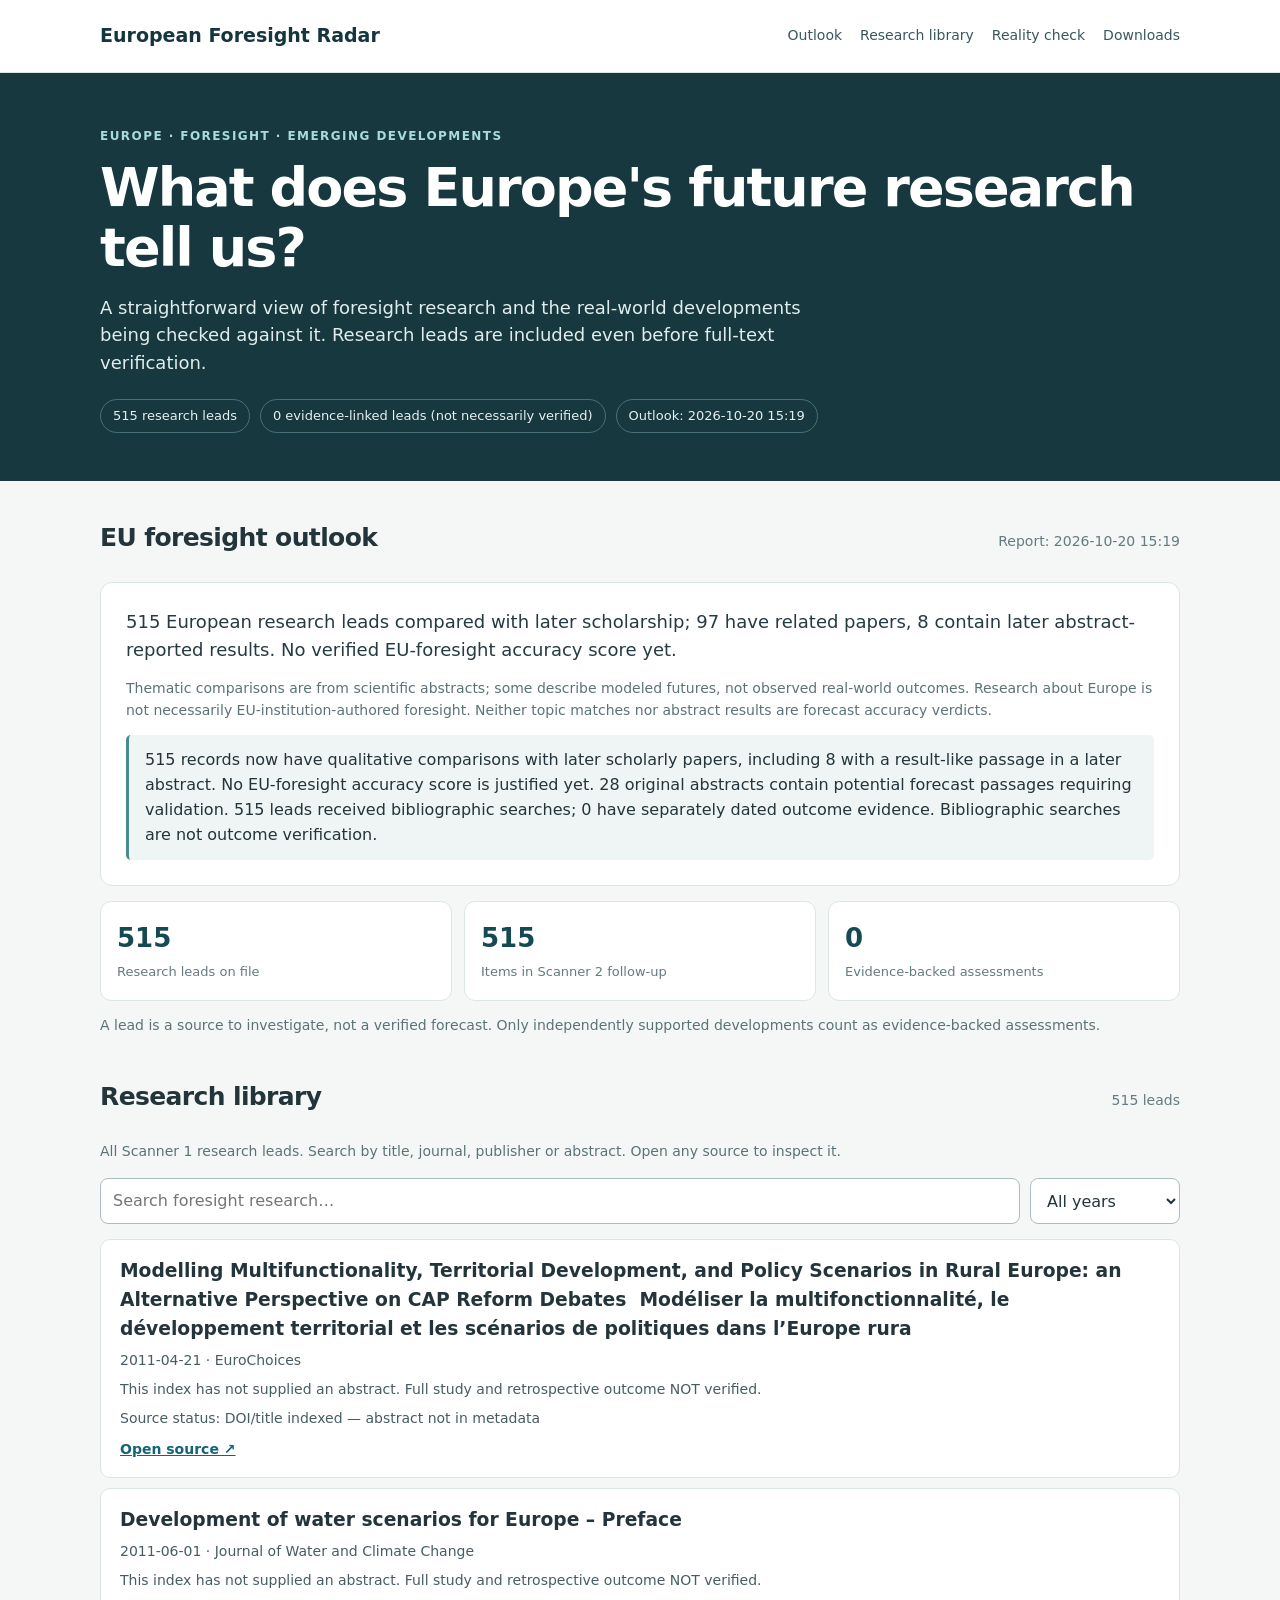
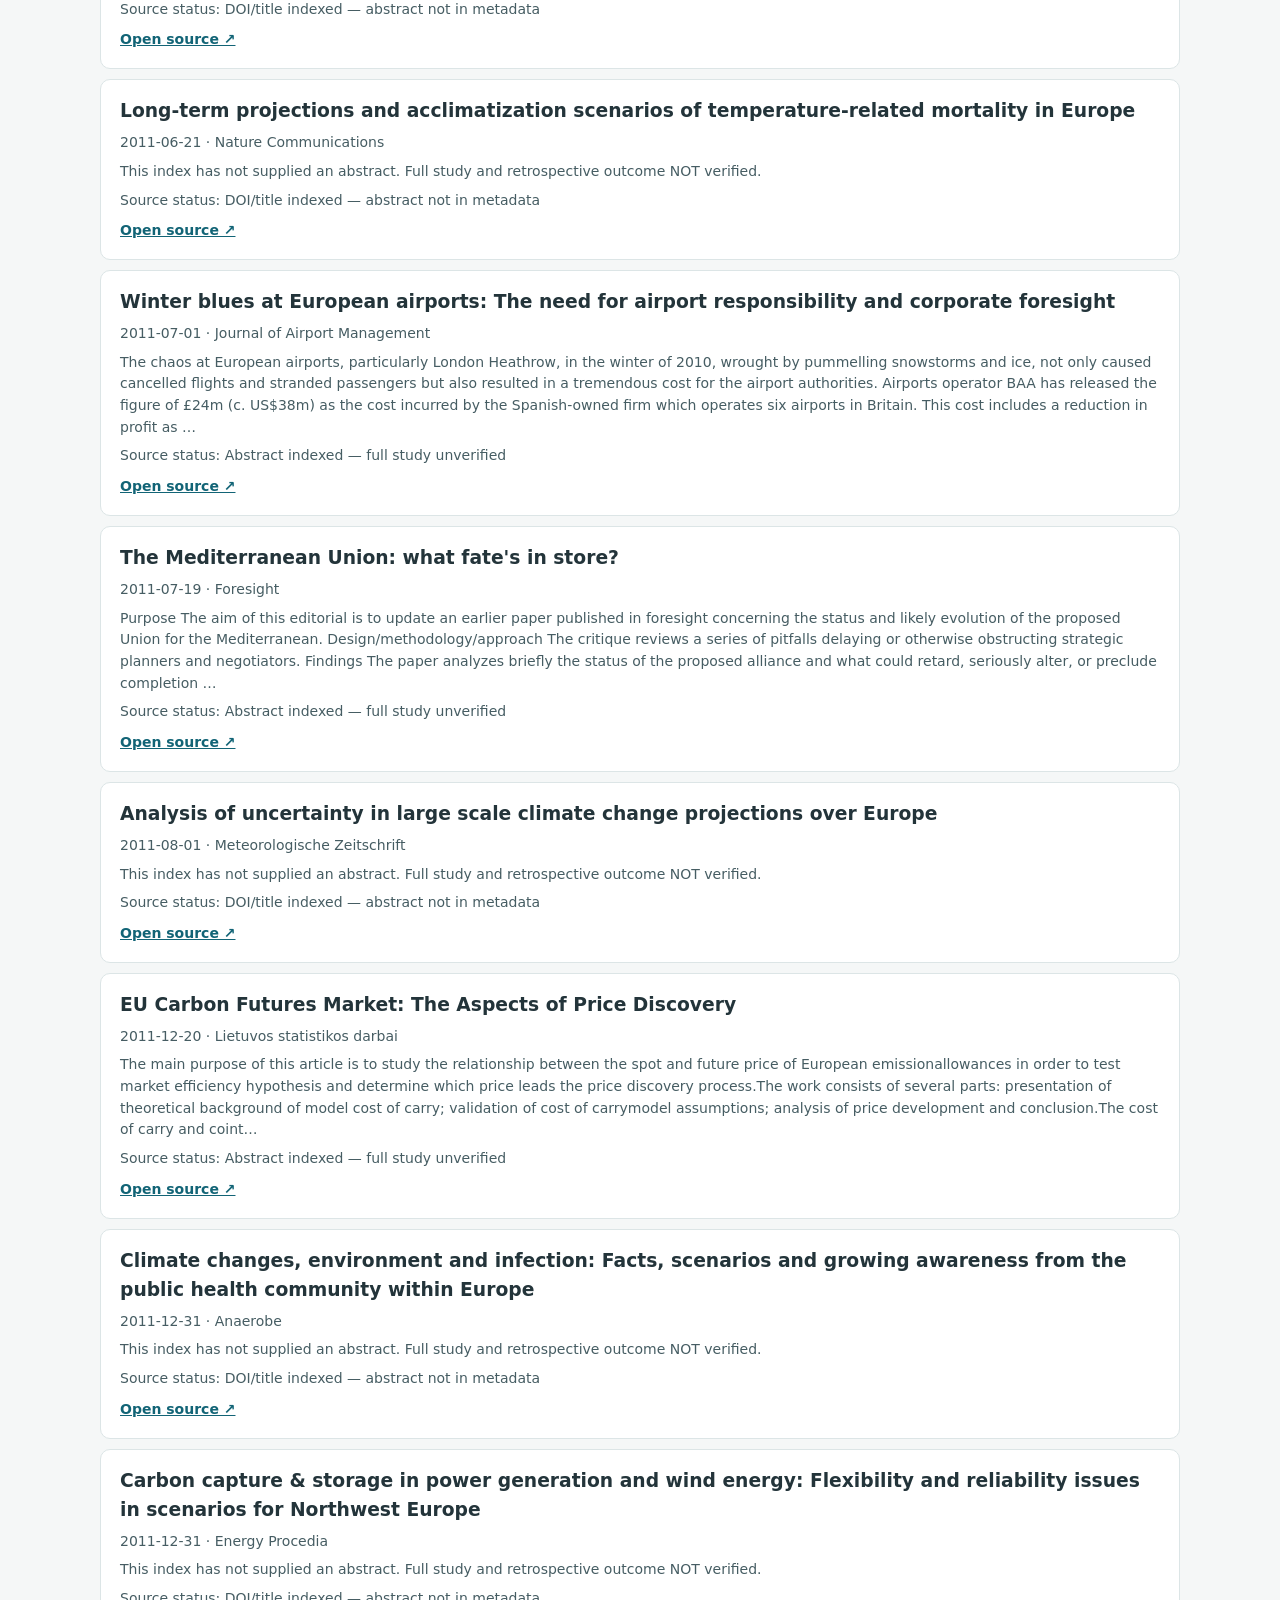
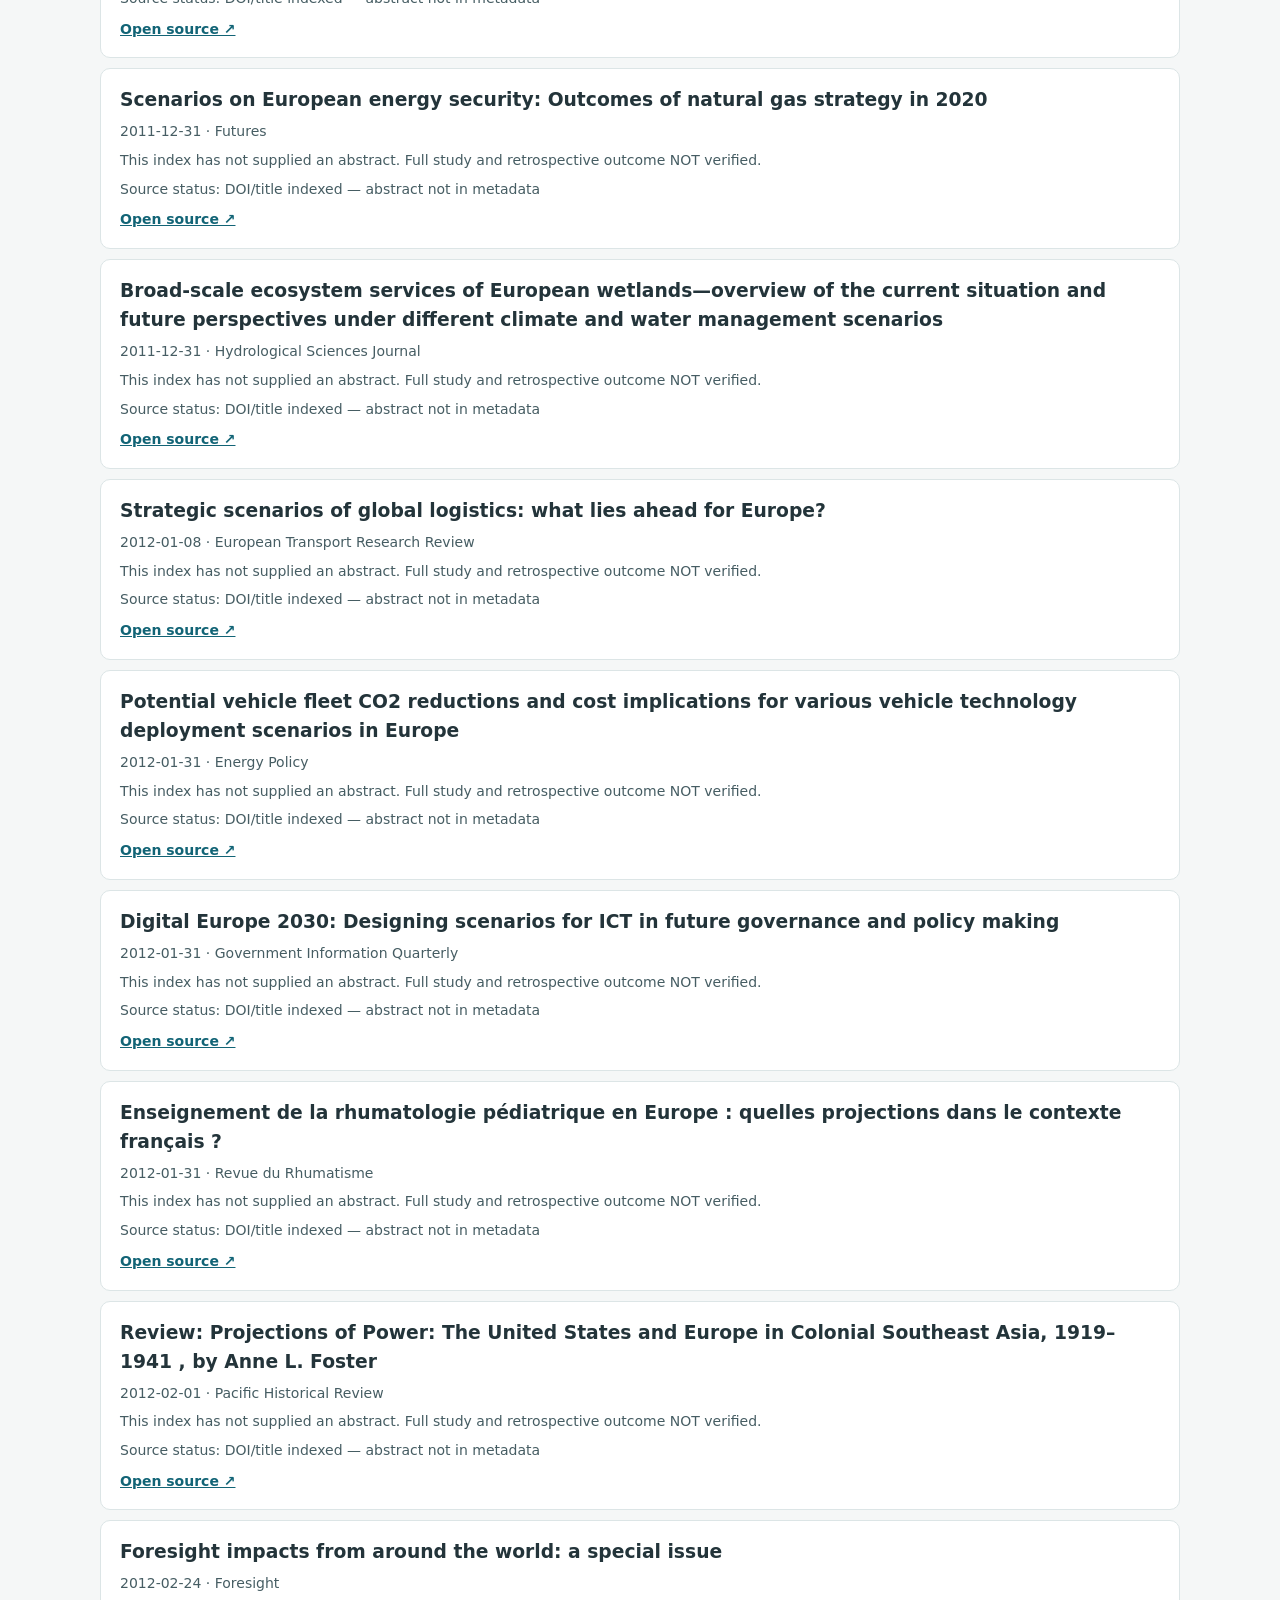
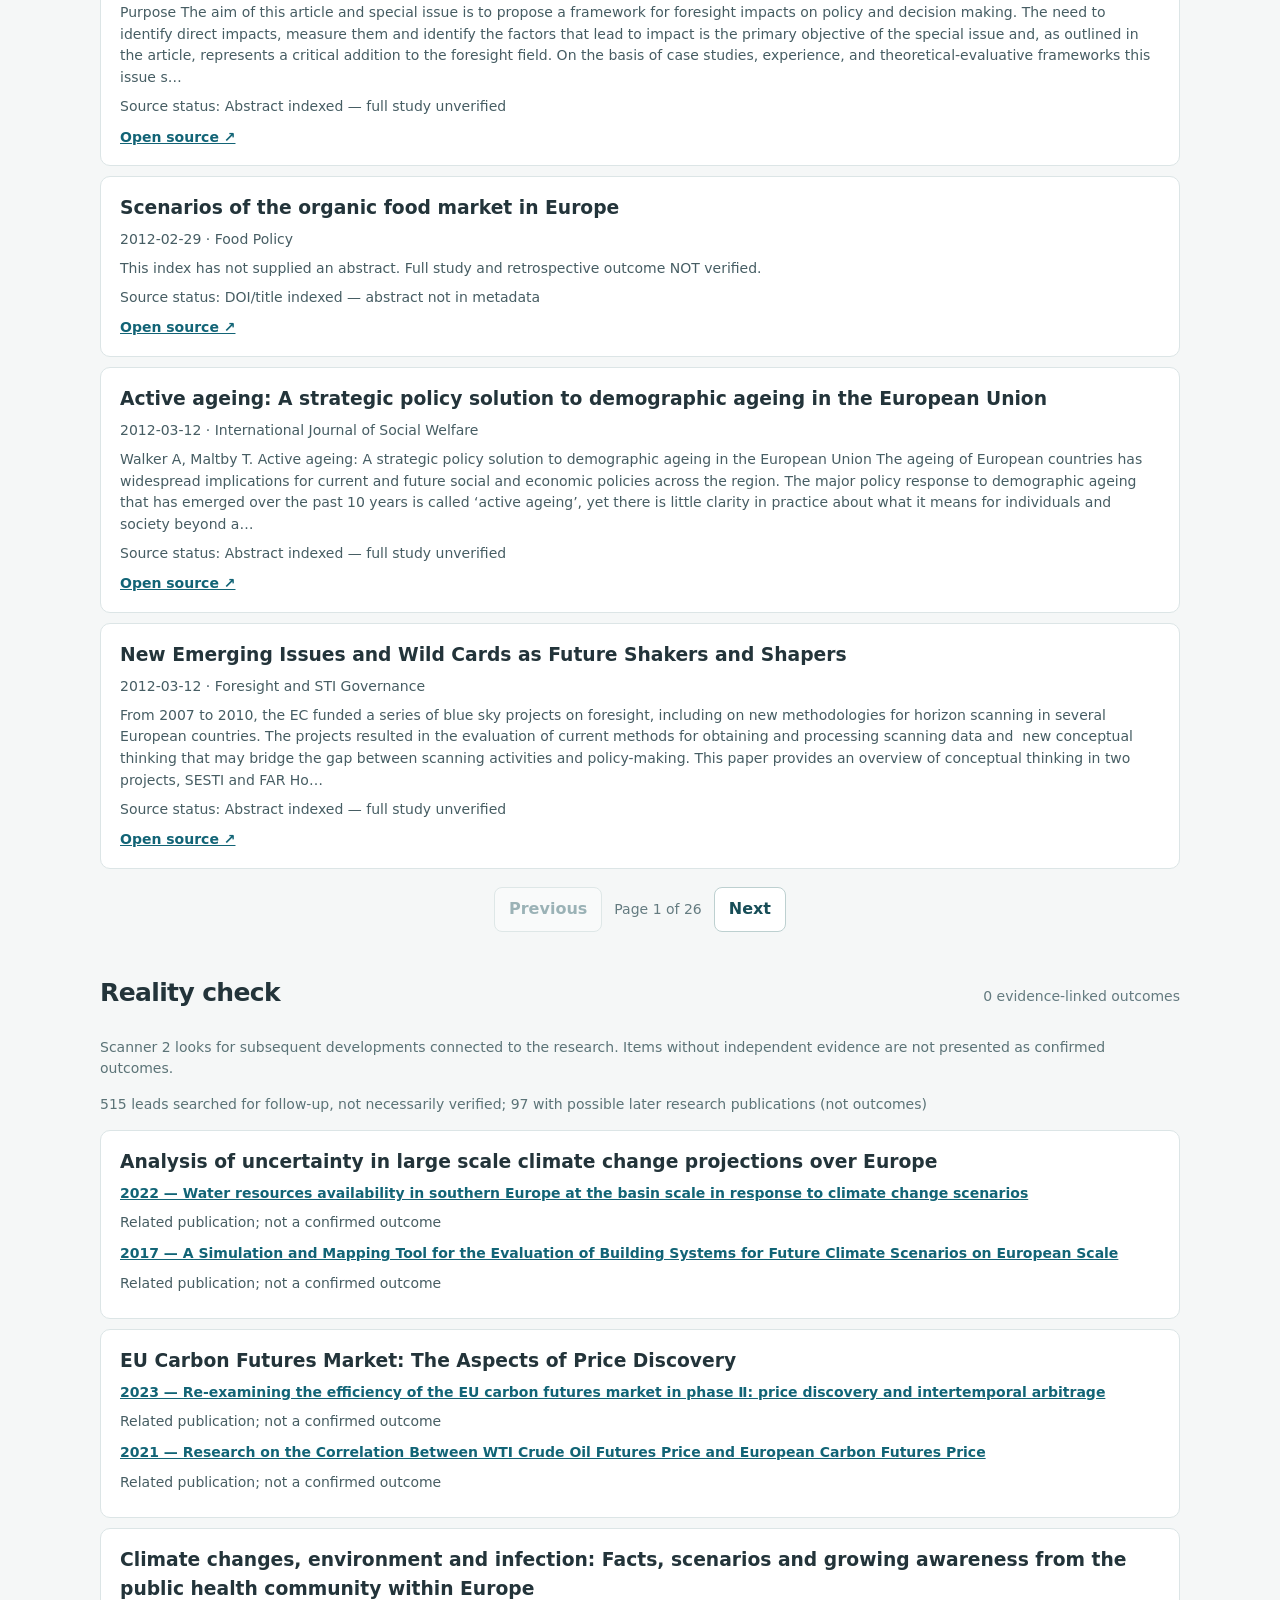
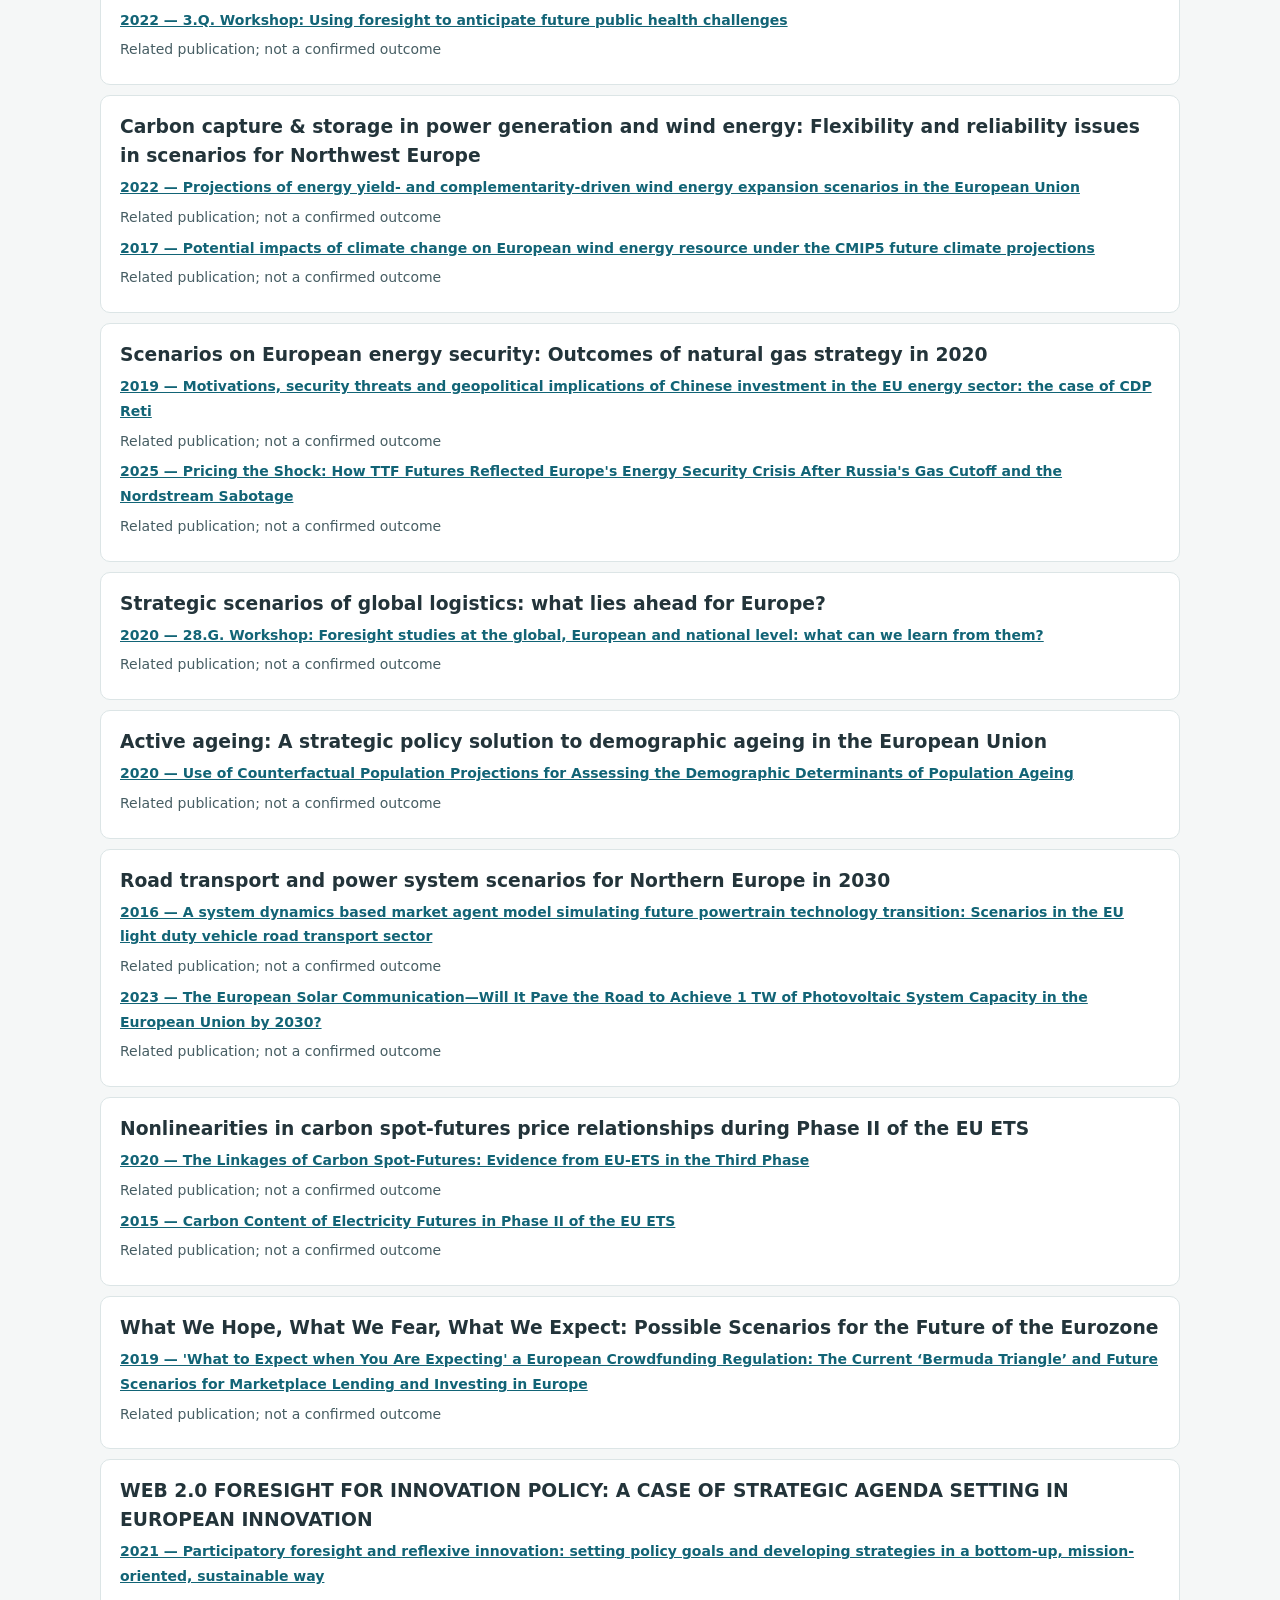
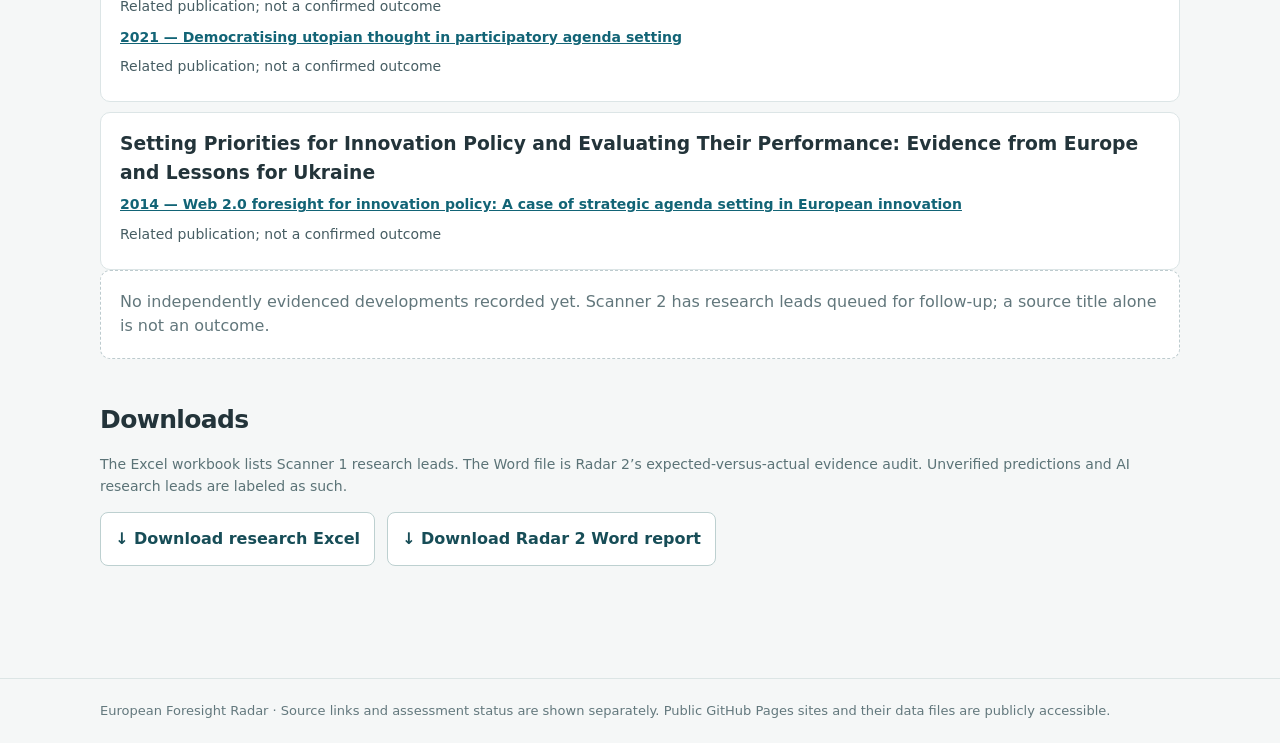
==== commit 1dc1d3bc: "Add files via upload" ====
--- a/index.html
+++ b/index.html
@@ -1,306 +1,36 @@
 <!doctype html>
 <html lang="en">
 <head>
-  <meta charset="utf-8">
-  <meta name="viewport" content="width=device-width, initial-scale=1">
-  <title>Veli Virmajoki | Futures Studies, Delphi, Narrative Foresight & Philosophy</title>
-  <meta name="description" content="Veli Virmajoki is a Senior Researcher at the Finland Futures Research Centre, University of Turku. Work on futures studies, dialectic Delphi, narrative foresight, futures of work, futures of science, university futures, counterfactuals, and philosophy of futures studies.">
-  <meta name="keywords" content="Veli Virmajoki, futures studies, futures research, foresight, Delphi, dialectic Delphi, Delphi method, narrative foresight, narratives-with-branches, philosophy of futures studies, philosophy and futures studies, philosophy of science, futures of work, futures of science, future of universities, university futures, horizon scanning, Causal Layered Analysis, CLA, counterfactuals, limits of conceivability, possibility space, futures as space, futures of work arrangements, Finland Futures Research Centre, University of Turku">
-  <link rel="canonical" href="https://vevirm.github.io/">
-  <meta property="og:title" content="Veli Virmajoki | Futures Studies, Delphi & Philosophy of Futures Studies">
-  <meta property="og:description" content="Concepts, methods, and publications on futures studies, dialectic Delphi, narrative foresight, philosophy of science, futures of work, futures of science, and university futures.">
-  <meta property="og:type" content="website">
-  <meta property="og:url" content="https://vevirm.github.io/">
-  <meta name="theme-color" content="#111111">
-  <link rel="icon" href="assets/favicon.svg" type="image/svg+xml">
-  <link rel="stylesheet" href="assets/styles.css">
-  <script defer src="assets/site-data.js"></script>
-  <script defer src="assets/main.js"></script>
-  <script type="application/ld+json">{
-    "@context": "https://schema.org",
-    "@type": "Person",
-    "name": "Veli Virmajoki",
-    "jobTitle": "Senior Researcher",
-    "affiliation": {"@type":"CollegeOrUniversity","name":"University of Turku"},
-    "worksFor": {"@type":"Organization","name":"Finland Futures Research Centre"},
-    "email": "mailto:vevirm@utu.fi",
-    "url": "https://vevirm.github.io/",
-    "sameAs": ["https://www.utu.fi/en/people/veli-virmajoki", "https://users.utu.fi/vevirm/", "https://blogit.utu.fi/futuresofscience/", "https://www.linkedin.com/in/veli-virmajoki-0b163692/", "https://orcid.org/0000-0002-1963-587X", "https://scholar.google.com/citations?hl=fi&user=zf1KYYIAAAAJ"],
-    "knowsAbout": ["futures studies", "foresight", "Delphi method", "dialectic Delphi", "narrative foresight", "philosophy of futures studies", "philosophy of science", "futures of work", "futures of science", "university futures", "counterfactual thinking", "Causal Layered Analysis", "horizon scanning", "possibility space"]
-  }</script>
+<meta charset="utf-8"><meta name="viewport" content="width=device-width,initial-scale=1">
+<meta name="theme-color" content="#14272a">
+<title>European Foresight Radar — Outlook & Research</title>
+<style>
+:root{font-family:system-ui,-apple-system,"Segoe UI",sans-serif;color:#23343a;background:#f5f7f7;font-synthesis:none}*{box-sizing:border-box}html{scroll-behavior:smooth}body{margin:0;line-height:1.55}a{color:#126476}a:hover{text-decoration:underline}.wrap{width:min(1080px,calc(100% - 40px));margin:auto}.top{background:#fff;border-bottom:1px solid #dde6e5}.top-inner{display:flex;align-items:center;justify-content:space-between;gap:15px;min-height:72px;flex-wrap:wrap}.brand{font-weight:800;color:#15363d;text-decoration:none;font-size:19px}.nav{display:flex;gap:18px;flex-wrap:wrap;font-size:14px}.nav a{color:#37585e;text-decoration:none}.hero{background:#17383e;color:white;padding:54px 0 48px}.kicker{text-transform:uppercase;font-weight:700;font-size:12px;letter-spacing:.12em;color:#a8dcd8}.hero h1{font-size:clamp(34px,5vw,54px);line-height:1.12;letter-spacing:-.035em;margin:12px 0 15px}.hero p{max-width:750px;color:#e0edec;font-size:18px;margin:0}.counts{display:flex;gap:10px;flex-wrap:wrap;margin-top:22px}.count{border:1px solid #497078;border-radius:20px;padding:6px 12px;color:#e5f0ef;font-size:13px}.main{padding:38px 0 70px}.section{margin:0 0 42px;scroll-margin-top:22px}.section-head{display:flex;justify-content:space-between;gap:16px;align-items:baseline;flex-wrap:wrap}.section h2{font-size:25px;letter-spacing:-.025em;margin:0 0 10px}.subtle{color:#647b80;font-size:14px}.panel{background:white;border:1px solid #dbe5e5;border-radius:12px;padding:25px;margin-top:14px}.summary{font-size:18px;color:#263b41;margin:0 0 12px}.keyline{background:#eff5f4;border-left:3px solid #498b89;border-radius:5px;padding:13px 16px}.note{color:#5b7377;font-size:14px}.grid{display:grid;grid-template-columns:repeat(3,minmax(0,1fr));gap:12px;margin-top:15px}.stat{background:#fff;border:1px solid #dce6e5;border-radius:11px;padding:16px}.stat strong{display:block;font-size:26px;color:#154a54}.stat span{color:#647b80;font-size:13px}.controls{display:flex;gap:10px;flex-wrap:wrap;margin:15px 0}input,select{font:inherit;border:1px solid #aabec1;border-radius:8px;padding:10px 12px;background:white;color:#23343a}input{flex:1;min-width:225px}select{min-width:150px}.list{display:grid;gap:10px}.item{background:#fff;border:1px solid #dce5e6;padding:16px 19px;border-radius:10px}.item-title{font-weight:700;margin:0 0 5px;overflow-wrap:anywhere}.item-meta{font-size:13px;color:#617980;margin:0 0 7px}.item p{margin:7px 0;color:#465d63;font-size:14px}.item a{font-size:14px;font-weight:600}.empty{padding:19px;color:#62777c;background:white;border:1px dashed #bdcbce;border-radius:10px}.pager{display:flex;gap:12px;align-items:center;justify-content:center;margin-top:18px}.btn,.download{font:inherit;cursor:pointer;border-radius:8px;border:1px solid #bdd0d0;background:white;padding:9px 14px;color:#174d57;text-decoration:none;font-weight:650}.btn:disabled{opacity:.4;cursor:default}.download{display:inline-flex;gap:8px;align-items:center;min-height:54px}.downloads{display:flex;gap:12px;flex-wrap:wrap;margin-top:15px}footer{border-top:1px solid #dce5e5;padding:22px 0;color:#63787d;font-size:13px}a:focus-visible,button:focus-visible,input:focus-visible,select:focus-visible{outline:3px solid #d9b34c;outline-offset:2px}@media(max-width:700px){.top-inner{padding:14px 0}.nav{gap:12px}.hero{padding:38px 0}.grid{grid-template-columns:1fr}.panel{padding:18px}.wrap{width:min(100% - 30px,1080px)}}
+</style>
 </head>
-<body data-page="home">
-
-<header class="site-header" data-header>
-  <a class="skip-link" href="#main">Skip to content</a>
-  <div class="container header-inner">
-    <a class="brand" href="index.html" aria-label="Veli Virmajoki home">
-      <span class="brand-mark">VV</span>
-      <span class="brand-text">Veli Virmajoki</span>
-    </a>
-    <button class="nav-toggle" aria-expanded="false" aria-controls="site-nav">Menu</button>
-    <nav class="site-nav" id="site-nav" aria-label="Primary navigation">
-      <a href="index.html">Home</a>
-      <a href="research.html">Research</a>
-      <a href="research-radar.html">Radar</a>
-      <a href="writing.html">Essays</a>
-      <a href="publications.html">Publications</a>
-      <a href="cv.html">CV</a>
-      <a href="engagement.html">Engagement</a>
-      <a class="nav-pill" href="contact.html">Contact</a>
-    </nav>
-  </div>
-</header>
-
-<main id="main">
-  <section class="hero home-hero section-pad">
-    <div class="container hero-grid">
-      <div class="hero-copy">
-        <p class="eyebrow">Futures studies · Philosophy of science · Foresight</p>
-        <h1>Veli Virmajoki</h1>
-        <p class="lead">I study what could happen, how we can think about it, and why it matters.</p>
-        <p class="hero-bio">I am a Senior Researcher at the Finland Futures Research Centre, University of Turku, and Docent in Philosophy of Science. My work moves between futures studies, philosophy of science, historiography, and applied foresight. I develop concepts and methods for studying possible futures of work, science, universities, narratives, and historical alternatives.</p>
-        <div class="hero-actions">
-          <a class="button primary" href="research.html">Enter the research</a>
-          <a class="button" href="research-radar.html">Research Radar</a>
-          <a class="button ghost" href="publications.html">Publications</a>
-        </div>
-      </div>
-      <aside class="profile-card home-profile" aria-label="Profile summary">
-        <img class="portrait" data-profile="portrait" alt="Portrait of Veli Virmajoki">
-        <div class="profile-card-body">
-          <h2 data-profile="title"></h2>
-          <p data-profile="affiliation"></p>
-          <a class="email-link" href="mailto:vevirm@utu.fi">vevirm@utu.fi</a>
-        </div>
-      </aside>
-
-      <article class="featured-booklet" aria-labelledby="featured-booklet-title">
-        <a class="featured-booklet-cover-link" href="Knowledge_Values_Time_in_Futures_Studies.pdf" target="_blank" rel="noreferrer" aria-label="Open Knowledge, Values, Time in Futures Studies as a PDF">
-          <img class="featured-booklet-cover" src="assets/knowledge-values-time-cover.png" alt="Cover of Knowledge, Values, Time in Futures Studies" width="1024" height="1448">
-        </a>
-        <div class="featured-booklet-copy">
-          <p class="eyebrow">Four introductory essays · 2026</p>
-          <h2 id="featured-booklet-title">Knowledge, Values, Time in Futures Studies</h2>
-          <p class="featured-booklet-summary">A brief, open-access introduction to four central questions: what knowledge about futures can mean, how values shape futures work, why time matters, and which philosophical foundations hold the field together.</p>
-          <p class="featured-booklet-thesis">The future is not known, but it can be understood.</p>
-          <div class="featured-booklet-actions">
-            <a class="button primary" href="Knowledge_Values_Time_in_Futures_Studies.pdf" target="_blank" rel="noreferrer">Read the booklet</a>
-            <a class="tiny-link featured-booklet-download" href="Knowledge_Values_Time_in_Futures_Studies.pdf" download>Download PDF · 52 pages</a>
-          </div>
-        </div>
-      </article>
-    </div>
-  </section>
-
-  <section class="section-pad compact theme-band" aria-label="Research keywords">
-    <div class="container keyword-rail">
-      <span>Delphi</span>
-      <span>Narrative foresight</span>
-      <span>Philosophy of futures studies</span>
-      <span>Futures of work</span>
-      <span>Futures of science</span>
-      <span>University futures</span>
-      <span>Counterfactuals</span>
-      <span>Possibility space</span>
-      <span>Causal Layered Analysis</span>
-      <span>Research Radar</span>
-      <span>Horizon scanning</span>
-    </div>
-  </section>
-
-  <section class="section-pad compact radar-preview-section home-radar-callout">
-    <div class="container split calm-split radar-preview-box">
-      <div>
-        <p class="eyebrow">Research Radar</p>
-        <h2>Recent work worth noticing.</h2>
-      </div>
-      <div class="text-column">
-        <p>The Research Radar is a selective reading page for high-quality work around futures studies, Delphi, narrative foresight, futures of work, university futures, philosophy of science, historiography, counterfactuals, and related fields. It starts from references already close to my research and can later be supported by strict weekly scanning.</p>
-        <a class="button" href="research-radar.html">Open Research Radar</a>
-      </div>
-    </div>
-  </section>
-
-
-  <section class="section-pad intro-section">
-    <div class="container split calm-split">
-      <div>
-        <p class="eyebrow">A way through the work</p>
-        <h2>Futures are not only imagined. They are structured, argued for, and limited.</h2>
-      </div>
-      <div class="text-column">
-        <p>My research asks how futures become thinkable. This means studying methods such as Delphi, scenario work, narrative foresight, horizon scanning, and Causal Layered Analysis, but also the philosophical assumptions behind them.</p>
-        <p>The same question appears in several directions: futures of work, futures of science, futures of universities, philosophy of historiography, and counterfactual reasoning. The topics look different, but they share a concern with possibility, explanation, time, and the conditions under which alternatives can be seen.</p>
-      </div>
-    </div>
-  </section>
-
-  <section class="section-pad compact imagination-strip home-imagination">
-    <div class="container split culture-split">
-      <div>
-        <p class="eyebrow">Not only technical examples</p>
-        <h2>Films, songs, and sports can also carry ideas.</h2>
-      </div>
-      <div class="text-column with-side-illustration">
-        <img class="side-illustration" src="assets/illustration-culture.svg" alt="Line drawing of film, music, writing, and sport as sources of examples">
-        <p>The work is academic, but examples can also come from <em>The Shining</em>, <em>It’s a Wonderful Life</em>, Bob Dylan, rap, and sports. They make questions of narrative, timing, pressure, failure, and possibility easier to see.</p>
-      </div>
-    </div>
-  </section>
-
-
-
-  <section class="section-pad compact writing-callout-section">
-    <div class="container split calm-split writing-callout-box">
-      <div>
-        <p class="eyebrow">Essays</p>
-        <h2>A place for sharper, shorter arguments.</h2>
-      </div>
-      <div class="text-column">
-        <p>The first essay asks what philosophy can actually do for futures studies when it stops floating above research practice and starts examining methods.</p>
-        <a class="button" href="writing.html">Read the first essay</a>
-      </div>
-    </div>
-  </section>
-
-  <section class="section-pad compact radar-wisdom-band home-wisdom-band" aria-labelledby="home-wisdom-title">
-    <div class="container radar-wisdom-shell">
-      <div>
-        <p class="eyebrow">Songs, films, sayings</p>
-        <h2 id="home-wisdom-title">Small pieces of wisdom for large claims about futures</h2>
-        <p class="section-note">A place for lines from songs, films, and public culture that can irritate, sharpen, or humble foresight talk. The point is not quotation collecting; the point is commentary.</p>
-      </div>
-      <div class="radar-wisdom-list" data-radar-wisdom>
-        <article class="radar-wisdom-card">
-          <p class="radar-wisdom-quote">“It all seems so well timed<br><br>An’ here I sit so patiently<br><br>Waiting to find out what price<br><br>You have to pay to get out of<br><br>Going through all these things twice”</p>
-          <p class="radar-wisdom-ref">Bob Dylan, “Stuck Inside of Mobile with the Memphis Blues Again,” 1966. Written by Bob Dylan.</p>
-          <p class="radar-wisdom-comment-title">Why I read this as futures-studies wisdom</p>
-          <p class="radar-wisdom-comment">I read the lines as a warning about timing because futures work often succeeds or fails in relation to a moment: when a scenario, warning, or intervention arrives, who is ready to hear it, and what institutions can still do with it. Dylan’s speaker notices that everything seems “so well timed,” but the cost appears when one assumes that the same passage can be repeated and escaped in the same way. In futures studies, this means a well-timed success should not become a formula: contexts shift, consequences accumulate, and going through the same things twice may carry a different price.</p>
-        </article>
-      </div>
-    </div>
-  </section>
-
-  <section class="section-pad graphic-section" id="methods">
-    <div class="container section-head-row">
-      <div>
-        <p class="eyebrow">Methods and concepts</p>
-        <h2>Some ways the research is built</h2>
-      </div>
-      <a class="text-link" href="research.html#methods">See the full research page →</a>
-    </div>
-    <div class="container graphic-grid research-build-grid">
-      <article class="graph-card delphi-zone">
-        <div class="graph-text">
-          <h2>Dialectic Delphi</h2>
-          <p>Dialectic Delphi is a method I have developed for working with opposed futures. It places different directions side by side, so that probability, desirability, arguments, tensions, and trade-offs can be studied together.</p>
-        </div>
-        <img class="diagram feature-illustration" src="assets/illustration-dialectic-delphi.svg" alt="Rupture in the ground with option A and option B on different sides">
-      </article>
-      <article class="graph-card space-zone">
-        <div class="graph-text">
-          <h2>Futures as a space of movements</h2>
-          <p>One part of my work treats futures less like a single road and more like a conceptual space. We can ask where a work arrangement, a university, or a scientific practice is located, what dimensions shape it, and what kinds of movement are possible.</p>
-        </div>
-        <img class="diagram feature-illustration" src="assets/illustration-space.svg" alt="Three-dimensional box with a figure, arrows, and labels for tension field and adjacency">
-      </article>
-      <article class="graph-card narrative-zone">
-        <div class="graph-text">
-          <h2>Narratives with branches</h2>
-          <p>A narrative of the future is not only a story to communicate a scenario. It can be worked with. Episodes can be added, and these episodes can make different branches visible.</p>
-        </div>
-        <img class="diagram feature-illustration" src="assets/illustration-narrative.svg" alt="Simple tree drawing showing a narrative branching into possible futures">
-      </article>
-      <article class="graph-card scan-zone">
-        <div class="graph-text">
-          <h2>The base underneath: deep horizon scanning</h2>
-          <p>The other tools still rest on careful scanning of high-quality papers, books, and reports. In many projects this means reading across hundreds of serious sources, so that the concepts and methods do not stand on thin trend lists.</p>
-        </div>
-        <img class="diagram feature-illustration" src="assets/illustration-horizon-scanning.svg" alt="Pile of books, papers, and reports with a scanning lens">
-      </article>
-    </div>
-  </section>
-
-  <section class="section-pad alt">
-    <div class="container section-head-row">
-      <div>
-        <p class="eyebrow">Arguments</p>
-        <h2>A few arguments to enter the work</h2>
-      </div>
-      <a class="text-link" href="research.html#views">Read more →</a>
-    </div>
-    <div class="container idea-grid">
-      <article class="idea-card">
-        <h3>Delphi is not only about consensus.</h3>
-        <p>I think Delphi is often too quickly understood as a method that tries to make people agree. In futures research, disagreement can be useful because it shows tensions, trade-offs, and different meanings inside the same future issue.</p>
-        <a class="tiny-link" href="research.html#view-delphi">Read more</a>
-      </article>
-      <article class="idea-card">
-        <h3>The future of work is about arrangements.</h3>
-        <p>Future work should not be reduced to guesses about exact jobs. The deeper issue is how work is arranged: where it happens, how it is measured, and how technology, place, organisations, and life outside work are connected.</p>
-        <a class="tiny-link" href="research.html#view-work">Read more</a>
-      </article>
-      <article class="idea-card">
-        <h3>People do not live inside trends.</h3>
-        <p>Narratives matter because they connect large changes with human experience. They can make futures more concrete without making them look like predictions.</p>
-        <a class="tiny-link" href="research.html#view-narratives">Read more</a>
-      </article>
-    </div>
-  </section>
-
-  <section class="section-pad compact work-nature-section">
-    <div class="container section-head compact-head">
-      <p class="eyebrow">Where the work appears</p>
-      <h2>Research, books, reports, talks, and public discussion</h2>
-      <p class="section-note">The publication list gives the formal record. The work also appears in reports, stakeholder work, presentations, interviews, and public discussion. The important point is the nature of the work: careful arguments, frameworks, and methods that travel between futures studies, philosophy, and historiography.</p>
-    </div>
-    <div class="container nature-grid">
-      <article class="nature-card">
-        <h3>Peer-reviewed arguments</h3>
-        <p>Articles and chapters where futures studies, philosophy of science, historiography, and counterfactual thinking are developed through careful conceptual work.</p>
-      </article>
-      <article class="nature-card">
-        <h3>Books and frameworks</h3>
-        <p>Long-form work on causal explanation, knowledge, futures of work, and conceptual tools that make complex research areas easier to discuss.</p>
-      </article>
-      <article class="nature-card">
-        <h3>Presentations and interviews</h3>
-        <p>I regularly present the work in academic and professional settings, take part in interviews, and join stakeholder discussions, including keynote speaking.</p>
-      </article>
-      <article class="nature-card">
-        <h3>Methods that connect fields</h3>
-        <p>Dialectic Delphi, narratives-with-branches, futures as space, CLA extensions, and philosophical analysis used to make futures research more reflective.</p>
-      </article>
-    </div>
-  </section>
-
-
-
-  <section class="section-pad alt">
-    <div class="container section-head-row">
-      <div>
-        <p class="eyebrow">Selected work</p>
-        <h2>Recent and representative publications</h2>
-      </div>
-      <a class="text-link" href="publications.html">All publications →</a>
-    </div>
-    <div class="container card-grid" data-selected-publications></div>
-  </section>
-</main>
-
-<footer class="site-footer">
-  <div class="container footer-grid">
-    <div>
-      <strong>Veli Virmajoki</strong>
-      <p>Senior Researcher · Finland Futures Research Centre · University of Turku</p>
-    </div>
-    <div class="footer-links" data-link-list="footer"></div>
-  </div>
-  <div class="container footer-note">
-    <span>Academic website of Veli Virmajoki.</span>
-  </div>
-</footer>
-
-</body>
-</html>
+<body>
+<header class="top"><div class="wrap top-inner"><a class="brand" href="./">European Foresight Radar</a><nav class="nav" aria-label="Main navigation"><a href="#outlook">Outlook</a><a href="#research">Research library</a><a href="#reality">Reality check</a><a href="#downloads">Downloads</a></nav></div></header>
+<div class="hero"><div class="wrap"><div class="kicker">Europe · Foresight · Emerging developments</div><h1>What does Europe's future research tell us?</h1><p>A straightforward view of foresight research and the real-world developments being checked against it. Research leads are included even before full-text verification.</p><div class="counts"><span class="count" id="hero-leads">Research leads: loading</span><span class="count" id="hero-checked">Evidence-backed checks: loading</span><span class="count" id="hero-date">Updated: loading</span></div></div></div>
+<main class="wrap main">
+<section class="section" id="outlook"><div class="section-head"><h2>EU foresight outlook</h2><span class="subtle" id="outlook-date"></span></div><div class="panel"><p class="summary" id="verdict">Loading the latest saved outlook…</p><p id="interpretation" class="note"></p><div class="keyline" id="what-next">Checking what to watch next…</div></div><div class="grid"><div class="stat"><strong id="lead-total">—</strong><span>Research leads on file</span></div><div class="stat"><strong id="tracked-total">—</strong><span>Items in Scanner 2 follow-up</span></div><div class="stat"><strong id="checked-total">—</strong><span>Evidence-backed assessments</span></div></div><p class="note">A lead is a source to investigate, not a verified forecast. Only independently supported developments count as evidence-backed assessments.</p></section>
+<section class="section" id="research"><div class="section-head"><h2>Research library</h2><span class="subtle" id="library-total">Loading…</span></div><p class="note">All Scanner 1 research leads. Search by title, journal, publisher or abstract. Open any source to inspect it.</p><div class="controls"><input id="search" type="search" placeholder="Search foresight research…" aria-label="Search research leads"><select id="year" aria-label="Filter by publication year"><option value="">All years</option></select></div><div id="lead-list" class="list" aria-live="polite"><p class="empty">Loading research leads…</p></div><div class="pager"><button class="btn" id="prev" disabled>Previous</button><span class="subtle" id="page-label"></span><button class="btn" id="next" disabled>Next</button></div></section>
+<section class="section" id="reality"><div class="section-head"><h2>Reality check</h2><span class="subtle" id="reality-total"></span></div><p class="note">Scanner 2 looks for subsequent developments connected to the research. Items without independent evidence are not presented as confirmed outcomes.</p><p id="followup-count" class="note">Later research checks: loading…</p><div id="followup-list" class="list"></div><div id="outcome-list" class="list"><p class="empty">Loading follow-up results…</p></div></section>
+<section class="section" id="downloads"><h2>Downloads</h2><p class="note">The Excel workbook lists Scanner 1 research leads. The Word file is Radar 2’s expected-versus-actual evidence audit. Unverified predictions and AI research leads are labeled as such.</p><div class="downloads"><a class="download" href="stuff/WORLD_RADAR_MASTER.xlsx" download>↓ Download research Excel</a><a class="download" href="stuff/WHAT_WAS_EXPECTED_WHAT_HAPPENED.docx" download>↓ Download Radar 2 Word report</a></div></section>
+</main><footer><div class="wrap">European Foresight Radar · Source links and assessment status are shown separately. Public GitHub Pages sites and their data files are publicly accessible.</div></footer>
+<script>
+'use strict';
+const $=id=>document.getElementById(id);
+const safe=s=>String(s??'');
+const el=(name,cls,text)=>{const node=document.createElement(name);if(cls)node.className=cls;if(text!==undefined)node.textContent=safe(text);return node;};
+const url=s=>{try{const u=new URL(s,location.href);return ['https:','http:'].includes(u.protocol)?u.href:null}catch{return null}};
+const load=async name=>{const response=await fetch('./'+name,{cache:'no-store'});if(!response.ok)throw Error('HTTP '+response.status);return response.json()};
+const fmtDate=x=>safe(x).replace('T',' ').replace(/\+.*$/,'').slice(0,16)||'not available';
+let leads=[],filtered=[],page=0;const perPage=20;
+function renderLibrary(){const query=$('search').value.trim().toLowerCase(),year=$('year').value;filtered=leads.filter(x=>(!year||safe(x.date).startsWith(year))&&(!query||[x.title,x.abstract,x.journal,x.publisher,x.doi].some(v=>safe(v).toLowerCase().includes(query))));const pages=Math.max(1,Math.ceil(filtered.length/perPage));page=Math.min(page,pages-1);$('library-total').textContent=filtered.length.toLocaleString()+' leads';const box=$('lead-list');box.replaceChildren();for(const x of filtered.slice(page*perPage,(page+1)*perPage)){const card=el('article','item'),title=el('h3','item-title',x.title||'Untitled research lead'),meta=el('p','item-meta',[safe(x.date).slice(0,10),x.journal||x.publisher].filter(Boolean).join(' · '));card.append(title,meta);if(x.abstract)card.append(el('p','',safe(x.abstract).slice(0,450)+(safe(x.abstract).length>450?'…':'')));else card.append(el('p','note','This index has not supplied an abstract. Full study and retrospective outcome NOT verified.'));if(x.status)card.append(el('p','item-meta','Source status: '+x.status));const link=url(x.url||('https://doi.org/'+(x.doi||'')));if(link){const a=el('a','','Open source ↗');a.href=link;a.target='_blank';a.rel='noopener noreferrer';card.append(a)}box.append(card)}if(!filtered.length)box.append(el('div','empty','No leads match your search.'));$('page-label').textContent=filtered.length?`Page ${page+1} of ${pages}`:'';$('prev').disabled=page===0;$('next').disabled=page>=pages-1}
+$('search').addEventListener('input',()=>{page=0;renderLibrary()});$('year').addEventListener('change',()=>{page=0;renderLibrary()});$('prev').onclick=()=>{if(page){page--;renderLibrary()}};$('next').onclick=()=>{if((page+1)*perPage<filtered.length){page++;renderLibrary()}};
+async function init(){const [l,o,r]=await Promise.allSettled([load('research-leads.json'),load('outlook-summary.json'),load('retrospective-results.json')]);if(l.status==='fulfilled'){leads=Array.isArray(l.value.leads)?l.value.leads:[];$('hero-leads').textContent=leads.length.toLocaleString()+' research leads';$('lead-total').textContent=leads.length.toLocaleString();const years=[...new Set(leads.map(x=>safe(x.date).slice(0,4)).filter(y=>/^\d{4}$/.test(y)))].sort().reverse();years.forEach(y=>{const option=el('option','',y);option.value=y;$('year').append(option)});renderLibrary()}else{$('lead-list').replaceChildren(el('div','empty','Research data is temporarily unavailable.'));$('library-total').textContent='Unavailable';$('hero-leads').textContent='Research data unavailable'}
+if(o.status==='fulfilled'){const x=o.value;$('verdict').textContent=x.verdict||'No overall assessment available yet.';$('interpretation').textContent=x.interpretation||'';$('what-next').textContent=x.next_step||'Awaiting follow-up evidence.';$('outlook-date').textContent='Report: '+fmtDate(x.generated_utc);$('hero-date').textContent='Outlook: '+fmtDate(x.generated_utc);$('tracked-total').textContent=Number(x.tracked_count||0).toLocaleString();$('checked-total').textContent=Number(x.evidence_backed_count||0).toLocaleString();$('hero-checked').textContent=Number(x.evidence_backed_count||0)+' evidence-linked leads (not necessarily verified)';$('followup-count').textContent=Number(x.bibliography_checked_count||0)+' leads searched for follow-up, not necessarily verified; '+Number(x.follow_up_count||0)+' with possible later research publications (not outcomes)'}else{$('verdict').textContent='Outlook not available. Run Scanner 2 to regenerate it.';$('what-next').textContent='The research library can still be browsed.';$('hero-checked').textContent='Follow-up status unavailable'}
+if(r.status==='fulfilled'){const all=Object.values(r.value.entries||{}),done=all.filter(x=>Array.isArray(x.evidence)&&x.evidence.some(e=>url(e?.url))&&x.status&&!['not_yet_assessed','insufficient_evidence','too_early','assessed'].includes(x.status));$('reality-total').textContent=done.length+' evidence-linked outcomes';const fbox=$('followup-list');fbox.replaceChildren();for(const x of all.filter(x=>Array.isArray(x.follow_up_publications)&&x.follow_up_publications.length).slice(0,12)){const item=el('article','item');item.append(el('h3','item-title',x.title||'Follow-up'));for(const w of x.follow_up_publications.slice(0,2)){if(url(w.url)){const a=el('a','',String(w.year||'')+' — '+safe(w.title));a.href=url(w.url);a.target='_blank';a.rel='noopener noreferrer';item.append(a,el('p','note','Related publication; not a confirmed outcome'))}}fbox.append(item)}const box=$('outcome-list');box.replaceChildren();if(!done.length){box.append(el('div','empty','No independently evidenced developments recorded yet. Scanner 2 has research leads queued for follow-up; a source title alone is not an outcome.'))}else{for(const x of done.slice(0,12)){const item=el('article','item');item.append(el('h3','item-title',x.title||x.expected||'Research follow-up'),el('p','item-meta','Assessment: '+safe(x.status).replace(/_/g,' ')));const description=x.what_happened||x.actual||x.finding||'';if(description)item.append(el('p','',description));for(const e of (x.evidence||[]).filter(e=>url(e?.url)).slice(0,2)){const a=el('a','','View supporting evidence ↗');a.href=url(e.url);a.target='_blank';a.rel='noopener noreferrer';item.append(a,el('span','','  '))}box.append(item)}}}else{$('outcome-list').replaceChildren(el('div','empty','Follow-up data unavailable.'))}}
+init().catch(e=>{console.error(e);$('verdict').textContent='The report could not be loaded. Please retry.'});
+</script>
+</body></html>
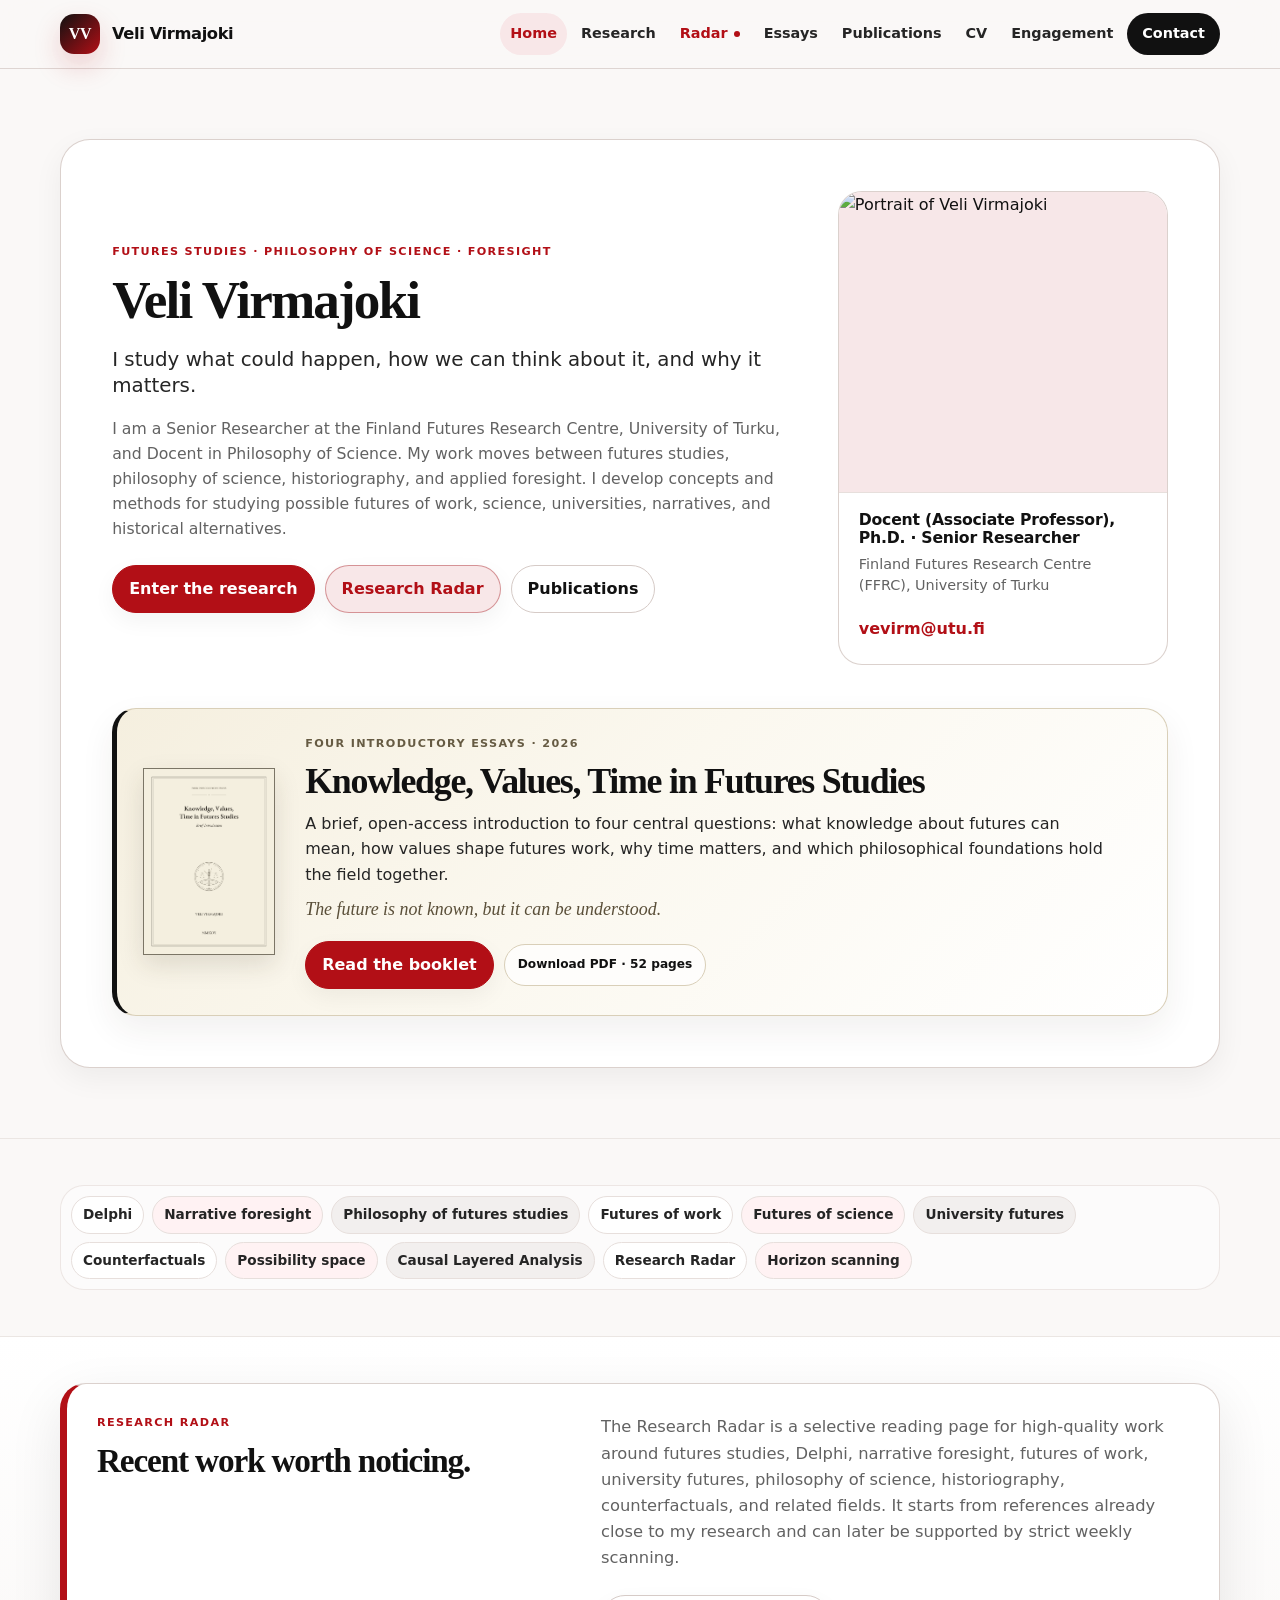
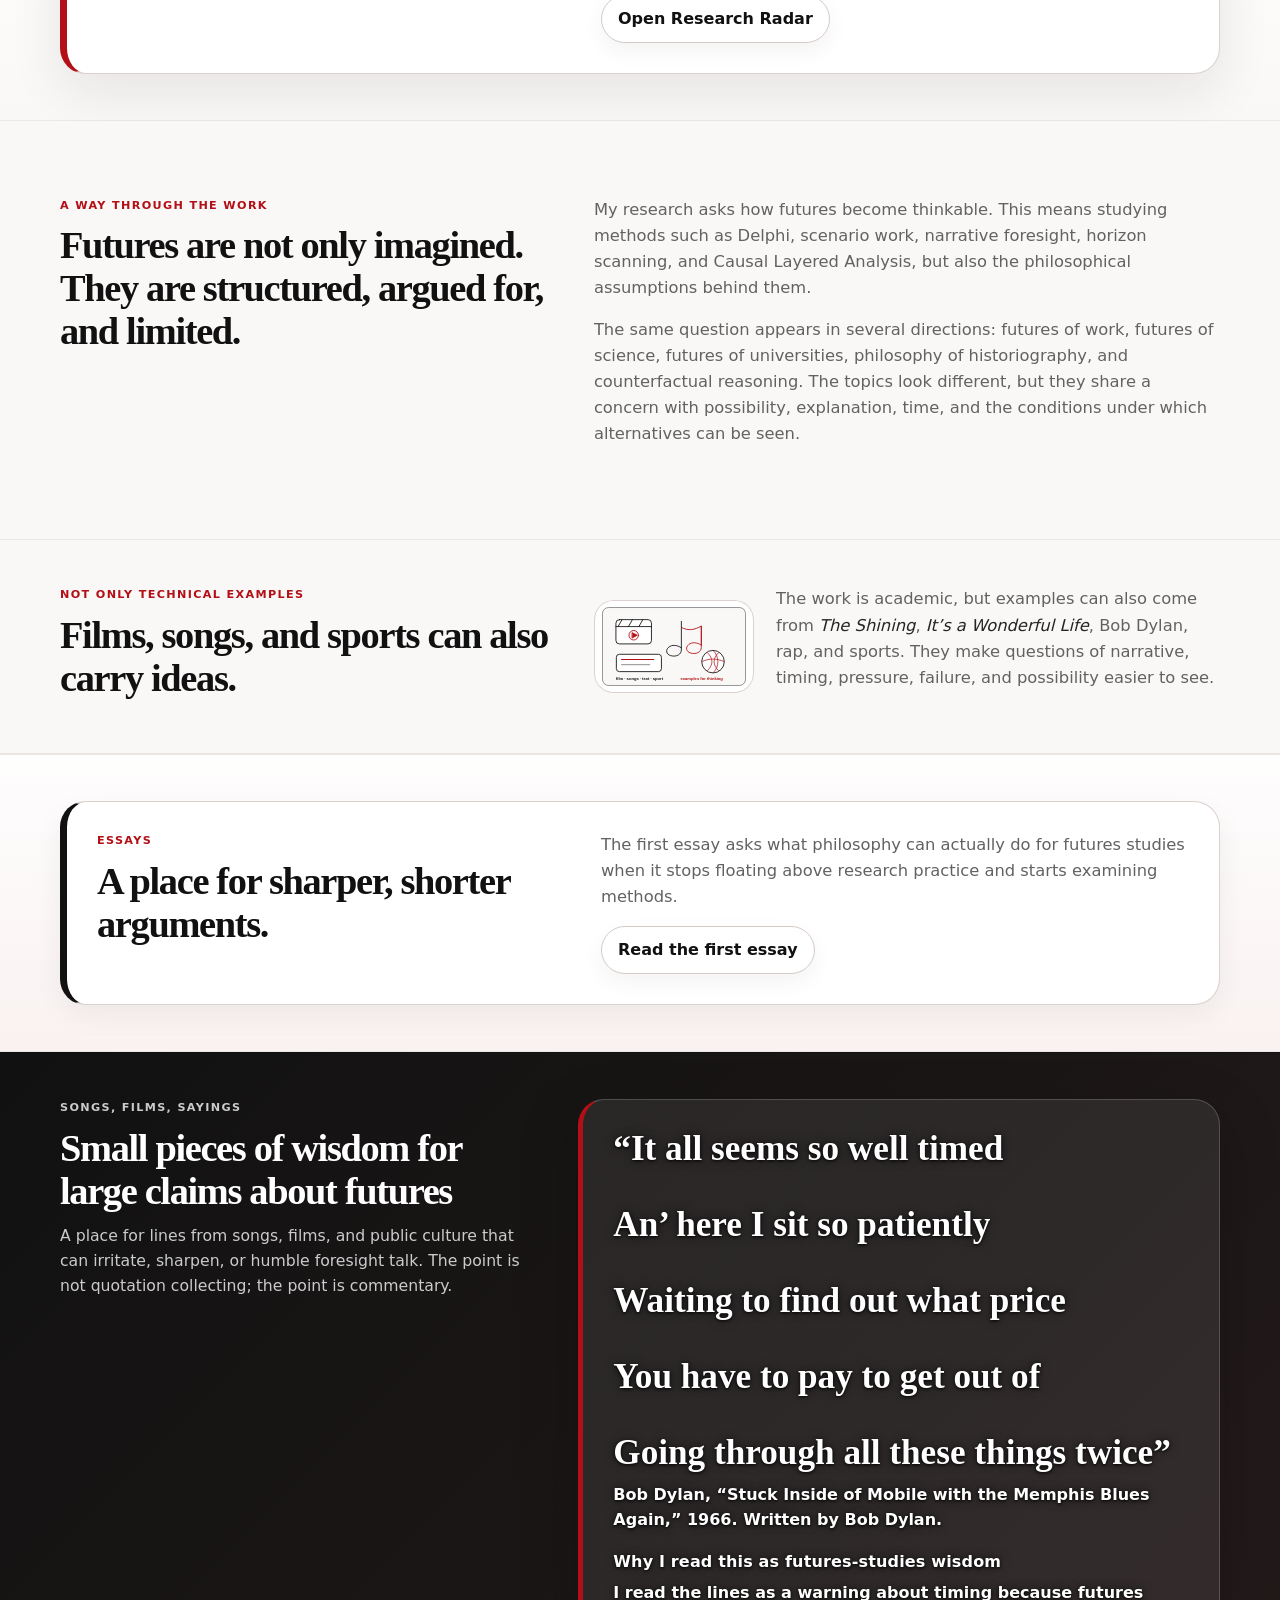
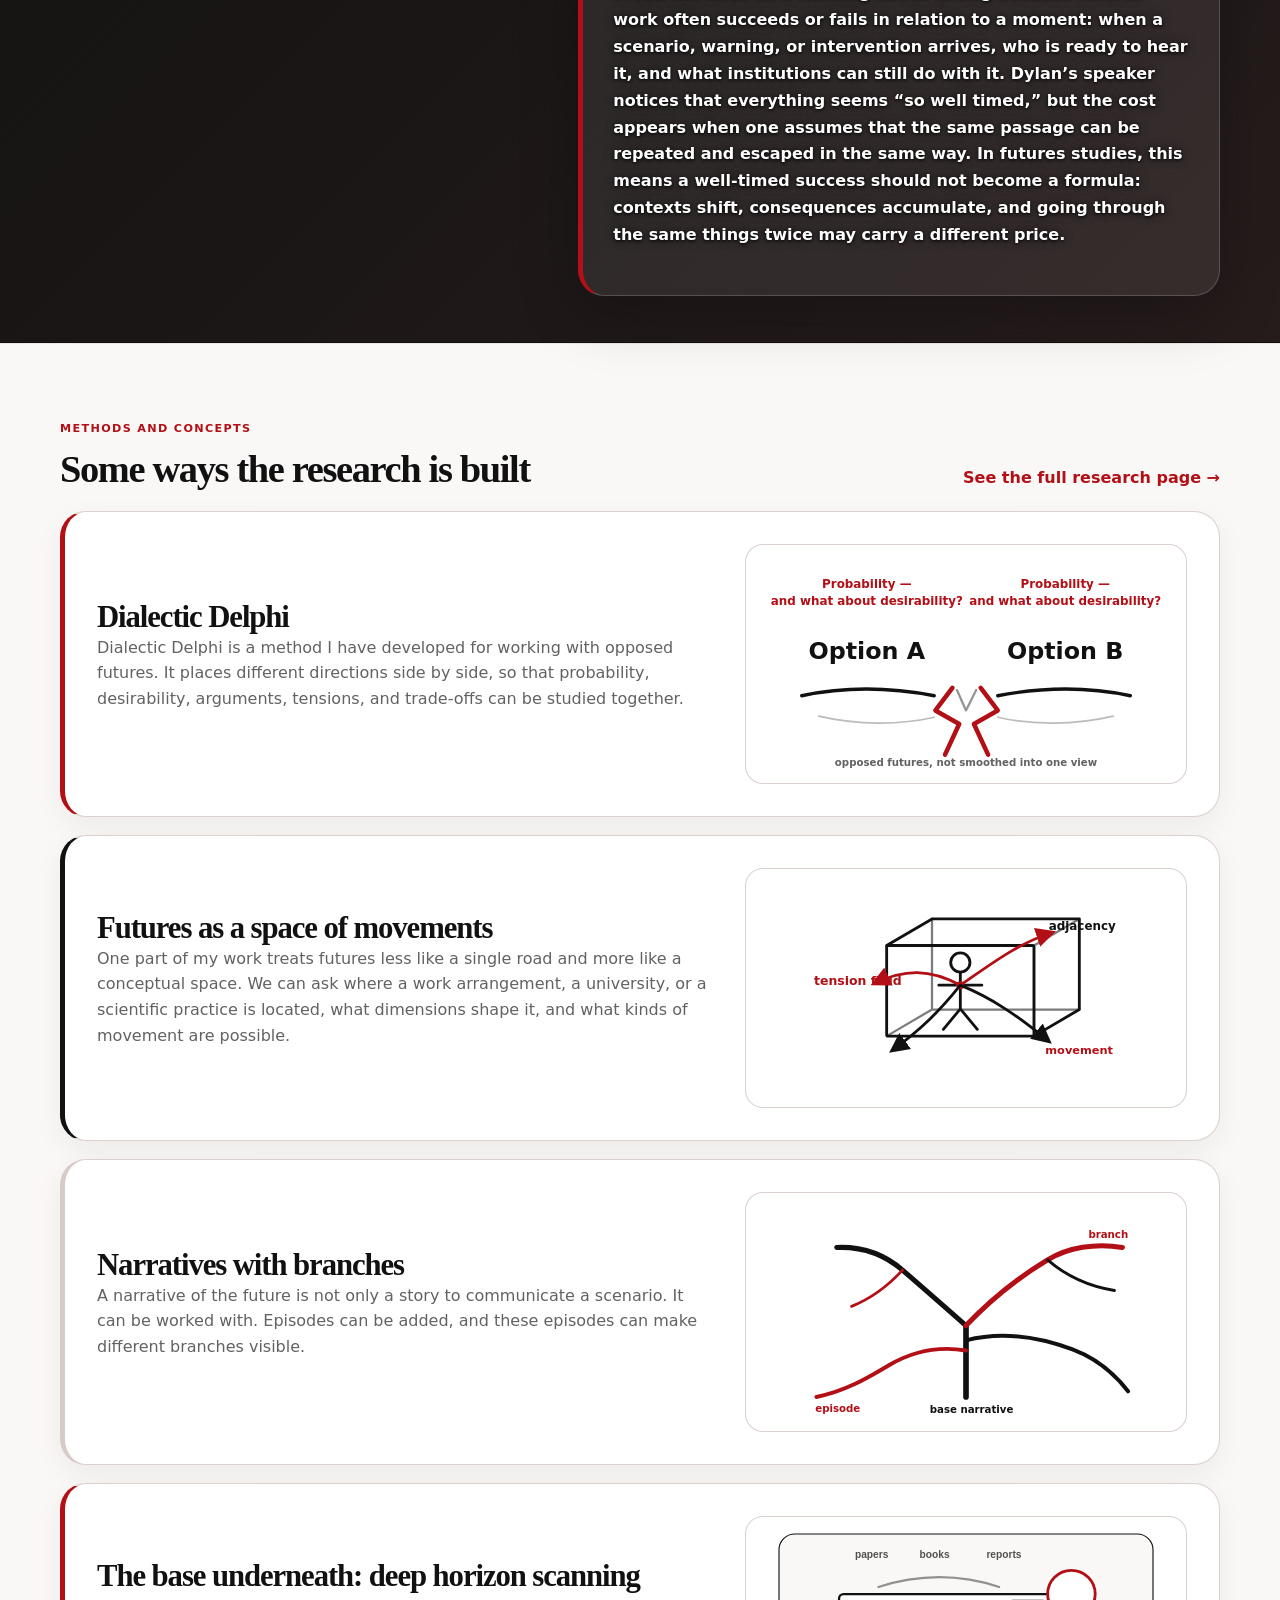
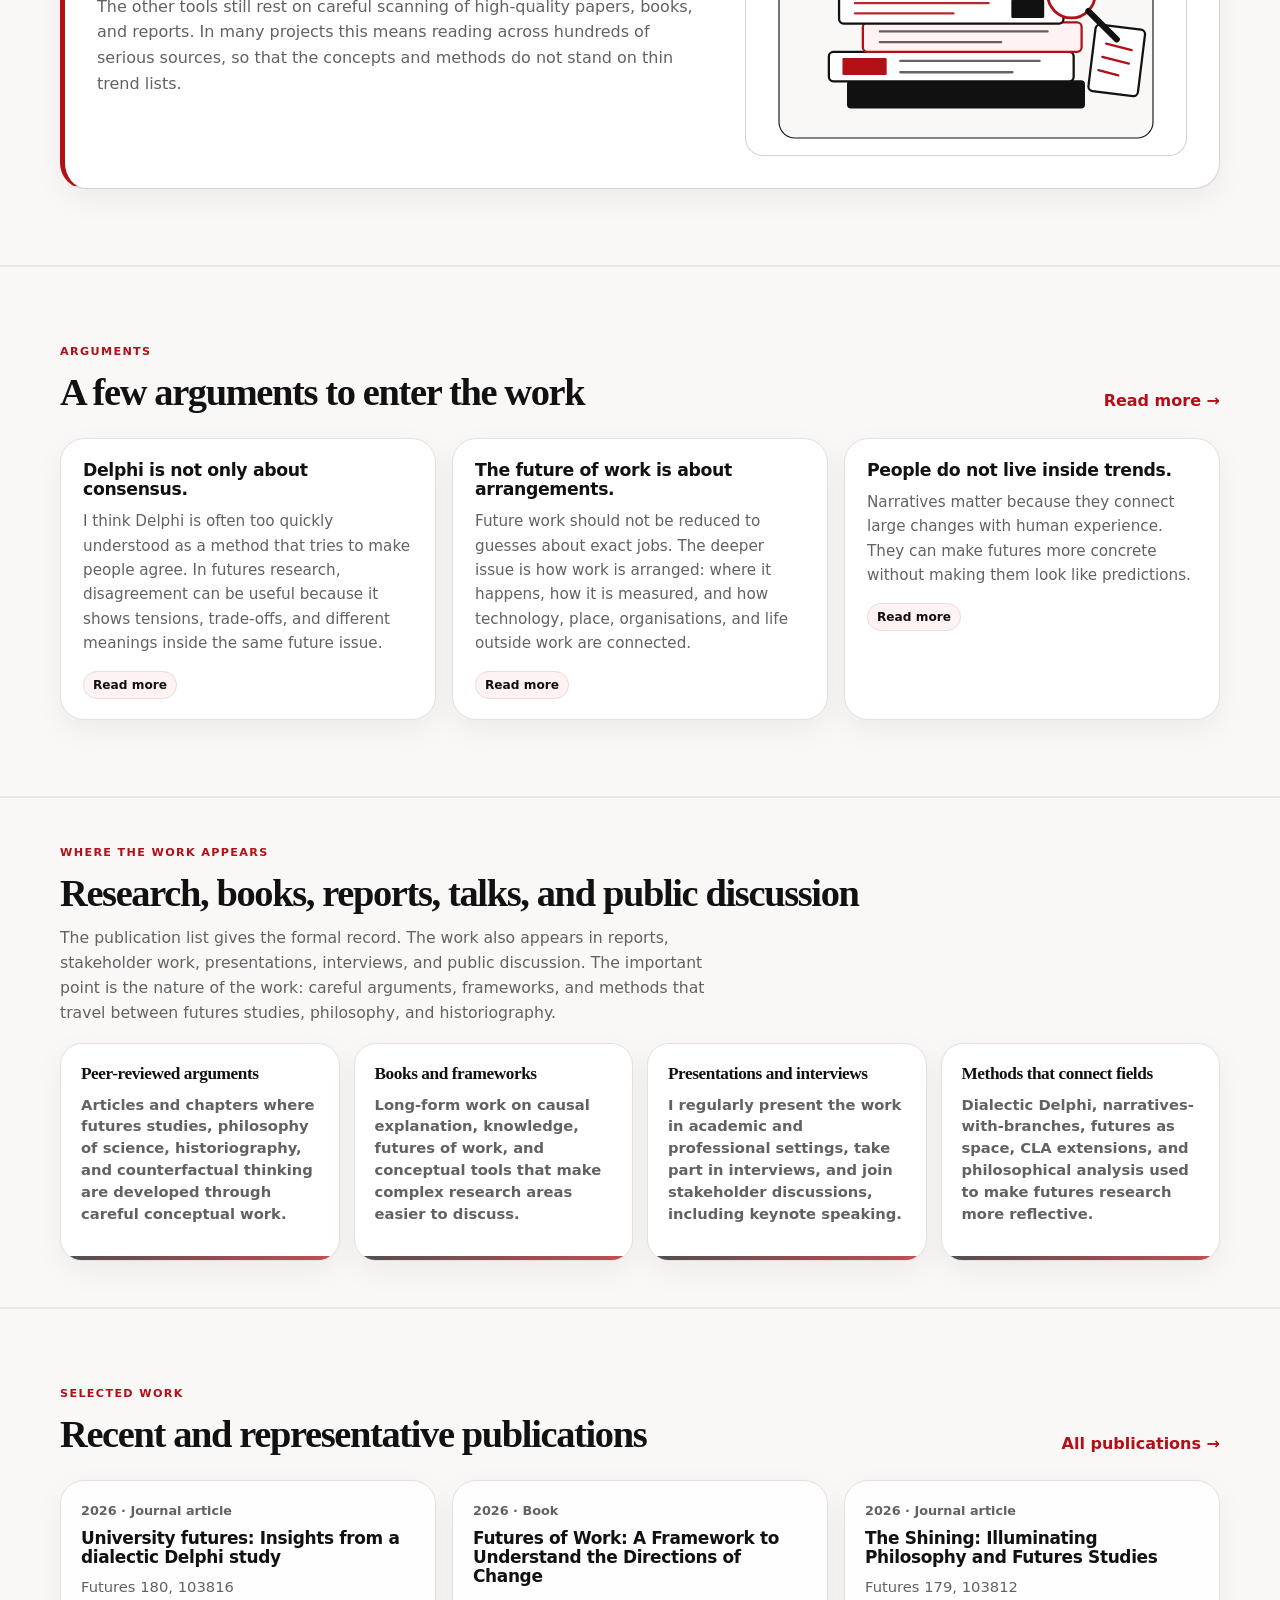
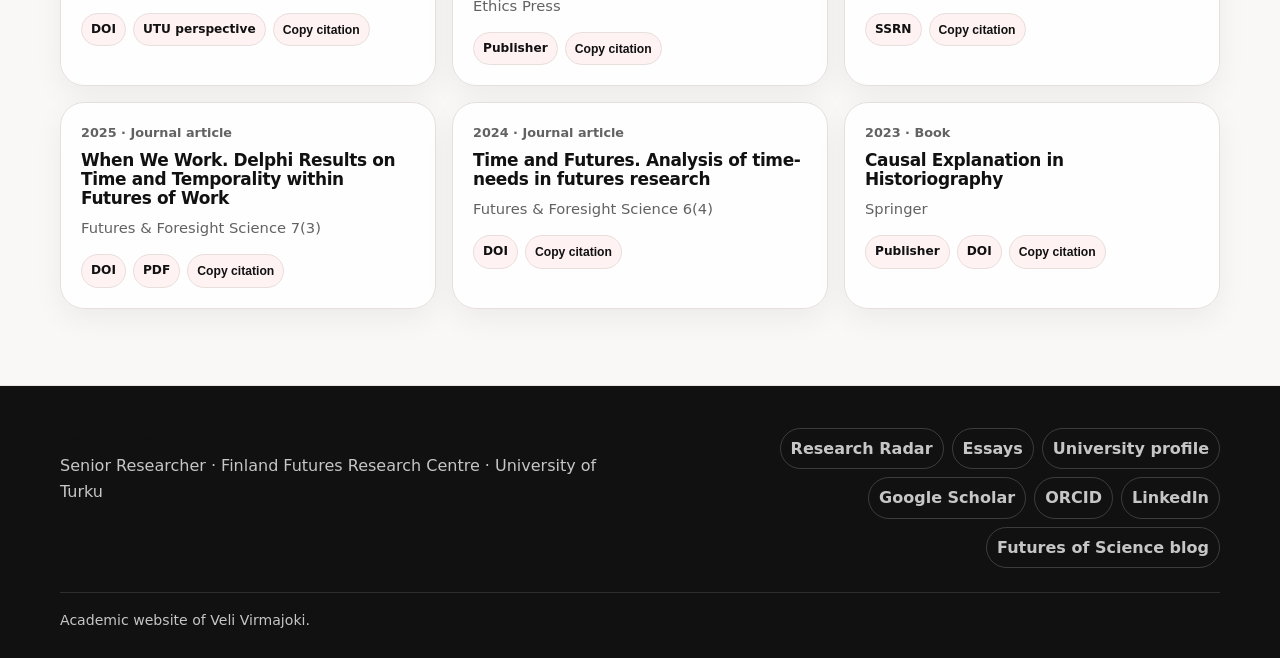
==== commit 88316204: "Revert "Add files via upload" This reverts commit 1dc1d3bc9b46a8d201ed1748d656a48071baf312." ====
--- a/index.html
+++ b/index.html
@@ -1,36 +1,306 @@
 <!doctype html>
 <html lang="en">
 <head>
-<meta charset="utf-8"><meta name="viewport" content="width=device-width,initial-scale=1">
-<meta name="theme-color" content="#14272a">
-<title>European Foresight Radar — Outlook & Research</title>
-<style>
-:root{font-family:system-ui,-apple-system,"Segoe UI",sans-serif;color:#23343a;background:#f5f7f7;font-synthesis:none}*{box-sizing:border-box}html{scroll-behavior:smooth}body{margin:0;line-height:1.55}a{color:#126476}a:hover{text-decoration:underline}.wrap{width:min(1080px,calc(100% - 40px));margin:auto}.top{background:#fff;border-bottom:1px solid #dde6e5}.top-inner{display:flex;align-items:center;justify-content:space-between;gap:15px;min-height:72px;flex-wrap:wrap}.brand{font-weight:800;color:#15363d;text-decoration:none;font-size:19px}.nav{display:flex;gap:18px;flex-wrap:wrap;font-size:14px}.nav a{color:#37585e;text-decoration:none}.hero{background:#17383e;color:white;padding:54px 0 48px}.kicker{text-transform:uppercase;font-weight:700;font-size:12px;letter-spacing:.12em;color:#a8dcd8}.hero h1{font-size:clamp(34px,5vw,54px);line-height:1.12;letter-spacing:-.035em;margin:12px 0 15px}.hero p{max-width:750px;color:#e0edec;font-size:18px;margin:0}.counts{display:flex;gap:10px;flex-wrap:wrap;margin-top:22px}.count{border:1px solid #497078;border-radius:20px;padding:6px 12px;color:#e5f0ef;font-size:13px}.main{padding:38px 0 70px}.section{margin:0 0 42px;scroll-margin-top:22px}.section-head{display:flex;justify-content:space-between;gap:16px;align-items:baseline;flex-wrap:wrap}.section h2{font-size:25px;letter-spacing:-.025em;margin:0 0 10px}.subtle{color:#647b80;font-size:14px}.panel{background:white;border:1px solid #dbe5e5;border-radius:12px;padding:25px;margin-top:14px}.summary{font-size:18px;color:#263b41;margin:0 0 12px}.keyline{background:#eff5f4;border-left:3px solid #498b89;border-radius:5px;padding:13px 16px}.note{color:#5b7377;font-size:14px}.grid{display:grid;grid-template-columns:repeat(3,minmax(0,1fr));gap:12px;margin-top:15px}.stat{background:#fff;border:1px solid #dce6e5;border-radius:11px;padding:16px}.stat strong{display:block;font-size:26px;color:#154a54}.stat span{color:#647b80;font-size:13px}.controls{display:flex;gap:10px;flex-wrap:wrap;margin:15px 0}input,select{font:inherit;border:1px solid #aabec1;border-radius:8px;padding:10px 12px;background:white;color:#23343a}input{flex:1;min-width:225px}select{min-width:150px}.list{display:grid;gap:10px}.item{background:#fff;border:1px solid #dce5e6;padding:16px 19px;border-radius:10px}.item-title{font-weight:700;margin:0 0 5px;overflow-wrap:anywhere}.item-meta{font-size:13px;color:#617980;margin:0 0 7px}.item p{margin:7px 0;color:#465d63;font-size:14px}.item a{font-size:14px;font-weight:600}.empty{padding:19px;color:#62777c;background:white;border:1px dashed #bdcbce;border-radius:10px}.pager{display:flex;gap:12px;align-items:center;justify-content:center;margin-top:18px}.btn,.download{font:inherit;cursor:pointer;border-radius:8px;border:1px solid #bdd0d0;background:white;padding:9px 14px;color:#174d57;text-decoration:none;font-weight:650}.btn:disabled{opacity:.4;cursor:default}.download{display:inline-flex;gap:8px;align-items:center;min-height:54px}.downloads{display:flex;gap:12px;flex-wrap:wrap;margin-top:15px}footer{border-top:1px solid #dce5e5;padding:22px 0;color:#63787d;font-size:13px}a:focus-visible,button:focus-visible,input:focus-visible,select:focus-visible{outline:3px solid #d9b34c;outline-offset:2px}@media(max-width:700px){.top-inner{padding:14px 0}.nav{gap:12px}.hero{padding:38px 0}.grid{grid-template-columns:1fr}.panel{padding:18px}.wrap{width:min(100% - 30px,1080px)}}
-</style>
+  <meta charset="utf-8">
+  <meta name="viewport" content="width=device-width, initial-scale=1">
+  <title>Veli Virmajoki | Futures Studies, Delphi, Narrative Foresight & Philosophy</title>
+  <meta name="description" content="Veli Virmajoki is a Senior Researcher at the Finland Futures Research Centre, University of Turku. Work on futures studies, dialectic Delphi, narrative foresight, futures of work, futures of science, university futures, counterfactuals, and philosophy of futures studies.">
+  <meta name="keywords" content="Veli Virmajoki, futures studies, futures research, foresight, Delphi, dialectic Delphi, Delphi method, narrative foresight, narratives-with-branches, philosophy of futures studies, philosophy and futures studies, philosophy of science, futures of work, futures of science, future of universities, university futures, horizon scanning, Causal Layered Analysis, CLA, counterfactuals, limits of conceivability, possibility space, futures as space, futures of work arrangements, Finland Futures Research Centre, University of Turku">
+  <link rel="canonical" href="https://vevirm.github.io/">
+  <meta property="og:title" content="Veli Virmajoki | Futures Studies, Delphi & Philosophy of Futures Studies">
+  <meta property="og:description" content="Concepts, methods, and publications on futures studies, dialectic Delphi, narrative foresight, philosophy of science, futures of work, futures of science, and university futures.">
+  <meta property="og:type" content="website">
+  <meta property="og:url" content="https://vevirm.github.io/">
+  <meta name="theme-color" content="#111111">
+  <link rel="icon" href="assets/favicon.svg" type="image/svg+xml">
+  <link rel="stylesheet" href="assets/styles.css">
+  <script defer src="assets/site-data.js"></script>
+  <script defer src="assets/main.js"></script>
+  <script type="application/ld+json">{
+    "@context": "https://schema.org",
+    "@type": "Person",
+    "name": "Veli Virmajoki",
+    "jobTitle": "Senior Researcher",
+    "affiliation": {"@type":"CollegeOrUniversity","name":"University of Turku"},
+    "worksFor": {"@type":"Organization","name":"Finland Futures Research Centre"},
+    "email": "mailto:vevirm@utu.fi",
+    "url": "https://vevirm.github.io/",
+    "sameAs": ["https://www.utu.fi/en/people/veli-virmajoki", "https://users.utu.fi/vevirm/", "https://blogit.utu.fi/futuresofscience/", "https://www.linkedin.com/in/veli-virmajoki-0b163692/", "https://orcid.org/0000-0002-1963-587X", "https://scholar.google.com/citations?hl=fi&user=zf1KYYIAAAAJ"],
+    "knowsAbout": ["futures studies", "foresight", "Delphi method", "dialectic Delphi", "narrative foresight", "philosophy of futures studies", "philosophy of science", "futures of work", "futures of science", "university futures", "counterfactual thinking", "Causal Layered Analysis", "horizon scanning", "possibility space"]
+  }</script>
 </head>
-<body>
-<header class="top"><div class="wrap top-inner"><a class="brand" href="./">European Foresight Radar</a><nav class="nav" aria-label="Main navigation"><a href="#outlook">Outlook</a><a href="#research">Research library</a><a href="#reality">Reality check</a><a href="#downloads">Downloads</a></nav></div></header>
-<div class="hero"><div class="wrap"><div class="kicker">Europe · Foresight · Emerging developments</div><h1>What does Europe's future research tell us?</h1><p>A straightforward view of foresight research and the real-world developments being checked against it. Research leads are included even before full-text verification.</p><div class="counts"><span class="count" id="hero-leads">Research leads: loading</span><span class="count" id="hero-checked">Evidence-backed checks: loading</span><span class="count" id="hero-date">Updated: loading</span></div></div></div>
-<main class="wrap main">
-<section class="section" id="outlook"><div class="section-head"><h2>EU foresight outlook</h2><span class="subtle" id="outlook-date"></span></div><div class="panel"><p class="summary" id="verdict">Loading the latest saved outlook…</p><p id="interpretation" class="note"></p><div class="keyline" id="what-next">Checking what to watch next…</div></div><div class="grid"><div class="stat"><strong id="lead-total">—</strong><span>Research leads on file</span></div><div class="stat"><strong id="tracked-total">—</strong><span>Items in Scanner 2 follow-up</span></div><div class="stat"><strong id="checked-total">—</strong><span>Evidence-backed assessments</span></div></div><p class="note">A lead is a source to investigate, not a verified forecast. Only independently supported developments count as evidence-backed assessments.</p></section>
-<section class="section" id="research"><div class="section-head"><h2>Research library</h2><span class="subtle" id="library-total">Loading…</span></div><p class="note">All Scanner 1 research leads. Search by title, journal, publisher or abstract. Open any source to inspect it.</p><div class="controls"><input id="search" type="search" placeholder="Search foresight research…" aria-label="Search research leads"><select id="year" aria-label="Filter by publication year"><option value="">All years</option></select></div><div id="lead-list" class="list" aria-live="polite"><p class="empty">Loading research leads…</p></div><div class="pager"><button class="btn" id="prev" disabled>Previous</button><span class="subtle" id="page-label"></span><button class="btn" id="next" disabled>Next</button></div></section>
-<section class="section" id="reality"><div class="section-head"><h2>Reality check</h2><span class="subtle" id="reality-total"></span></div><p class="note">Scanner 2 looks for subsequent developments connected to the research. Items without independent evidence are not presented as confirmed outcomes.</p><p id="followup-count" class="note">Later research checks: loading…</p><div id="followup-list" class="list"></div><div id="outcome-list" class="list"><p class="empty">Loading follow-up results…</p></div></section>
-<section class="section" id="downloads"><h2>Downloads</h2><p class="note">The Excel workbook lists Scanner 1 research leads. The Word file is Radar 2’s expected-versus-actual evidence audit. Unverified predictions and AI research leads are labeled as such.</p><div class="downloads"><a class="download" href="stuff/WORLD_RADAR_MASTER.xlsx" download>↓ Download research Excel</a><a class="download" href="stuff/WHAT_WAS_EXPECTED_WHAT_HAPPENED.docx" download>↓ Download Radar 2 Word report</a></div></section>
-</main><footer><div class="wrap">European Foresight Radar · Source links and assessment status are shown separately. Public GitHub Pages sites and their data files are publicly accessible.</div></footer>
-<script>
-'use strict';
-const $=id=>document.getElementById(id);
-const safe=s=>String(s??'');
-const el=(name,cls,text)=>{const node=document.createElement(name);if(cls)node.className=cls;if(text!==undefined)node.textContent=safe(text);return node;};
-const url=s=>{try{const u=new URL(s,location.href);return ['https:','http:'].includes(u.protocol)?u.href:null}catch{return null}};
-const load=async name=>{const response=await fetch('./'+name,{cache:'no-store'});if(!response.ok)throw Error('HTTP '+response.status);return response.json()};
-const fmtDate=x=>safe(x).replace('T',' ').replace(/\+.*$/,'').slice(0,16)||'not available';
-let leads=[],filtered=[],page=0;const perPage=20;
-function renderLibrary(){const query=$('search').value.trim().toLowerCase(),year=$('year').value;filtered=leads.filter(x=>(!year||safe(x.date).startsWith(year))&&(!query||[x.title,x.abstract,x.journal,x.publisher,x.doi].some(v=>safe(v).toLowerCase().includes(query))));const pages=Math.max(1,Math.ceil(filtered.length/perPage));page=Math.min(page,pages-1);$('library-total').textContent=filtered.length.toLocaleString()+' leads';const box=$('lead-list');box.replaceChildren();for(const x of filtered.slice(page*perPage,(page+1)*perPage)){const card=el('article','item'),title=el('h3','item-title',x.title||'Untitled research lead'),meta=el('p','item-meta',[safe(x.date).slice(0,10),x.journal||x.publisher].filter(Boolean).join(' · '));card.append(title,meta);if(x.abstract)card.append(el('p','',safe(x.abstract).slice(0,450)+(safe(x.abstract).length>450?'…':'')));else card.append(el('p','note','This index has not supplied an abstract. Full study and retrospective outcome NOT verified.'));if(x.status)card.append(el('p','item-meta','Source status: '+x.status));const link=url(x.url||('https://doi.org/'+(x.doi||'')));if(link){const a=el('a','','Open source ↗');a.href=link;a.target='_blank';a.rel='noopener noreferrer';card.append(a)}box.append(card)}if(!filtered.length)box.append(el('div','empty','No leads match your search.'));$('page-label').textContent=filtered.length?`Page ${page+1} of ${pages}`:'';$('prev').disabled=page===0;$('next').disabled=page>=pages-1}
-$('search').addEventListener('input',()=>{page=0;renderLibrary()});$('year').addEventListener('change',()=>{page=0;renderLibrary()});$('prev').onclick=()=>{if(page){page--;renderLibrary()}};$('next').onclick=()=>{if((page+1)*perPage<filtered.length){page++;renderLibrary()}};
-async function init(){const [l,o,r]=await Promise.allSettled([load('research-leads.json'),load('outlook-summary.json'),load('retrospective-results.json')]);if(l.status==='fulfilled'){leads=Array.isArray(l.value.leads)?l.value.leads:[];$('hero-leads').textContent=leads.length.toLocaleString()+' research leads';$('lead-total').textContent=leads.length.toLocaleString();const years=[...new Set(leads.map(x=>safe(x.date).slice(0,4)).filter(y=>/^\d{4}$/.test(y)))].sort().reverse();years.forEach(y=>{const option=el('option','',y);option.value=y;$('year').append(option)});renderLibrary()}else{$('lead-list').replaceChildren(el('div','empty','Research data is temporarily unavailable.'));$('library-total').textContent='Unavailable';$('hero-leads').textContent='Research data unavailable'}
-if(o.status==='fulfilled'){const x=o.value;$('verdict').textContent=x.verdict||'No overall assessment available yet.';$('interpretation').textContent=x.interpretation||'';$('what-next').textContent=x.next_step||'Awaiting follow-up evidence.';$('outlook-date').textContent='Report: '+fmtDate(x.generated_utc);$('hero-date').textContent='Outlook: '+fmtDate(x.generated_utc);$('tracked-total').textContent=Number(x.tracked_count||0).toLocaleString();$('checked-total').textContent=Number(x.evidence_backed_count||0).toLocaleString();$('hero-checked').textContent=Number(x.evidence_backed_count||0)+' evidence-linked leads (not necessarily verified)';$('followup-count').textContent=Number(x.bibliography_checked_count||0)+' leads searched for follow-up, not necessarily verified; '+Number(x.follow_up_count||0)+' with possible later research publications (not outcomes)'}else{$('verdict').textContent='Outlook not available. Run Scanner 2 to regenerate it.';$('what-next').textContent='The research library can still be browsed.';$('hero-checked').textContent='Follow-up status unavailable'}
-if(r.status==='fulfilled'){const all=Object.values(r.value.entries||{}),done=all.filter(x=>Array.isArray(x.evidence)&&x.evidence.some(e=>url(e?.url))&&x.status&&!['not_yet_assessed','insufficient_evidence','too_early','assessed'].includes(x.status));$('reality-total').textContent=done.length+' evidence-linked outcomes';const fbox=$('followup-list');fbox.replaceChildren();for(const x of all.filter(x=>Array.isArray(x.follow_up_publications)&&x.follow_up_publications.length).slice(0,12)){const item=el('article','item');item.append(el('h3','item-title',x.title||'Follow-up'));for(const w of x.follow_up_publications.slice(0,2)){if(url(w.url)){const a=el('a','',String(w.year||'')+' — '+safe(w.title));a.href=url(w.url);a.target='_blank';a.rel='noopener noreferrer';item.append(a,el('p','note','Related publication; not a confirmed outcome'))}}fbox.append(item)}const box=$('outcome-list');box.replaceChildren();if(!done.length){box.append(el('div','empty','No independently evidenced developments recorded yet. Scanner 2 has research leads queued for follow-up; a source title alone is not an outcome.'))}else{for(const x of done.slice(0,12)){const item=el('article','item');item.append(el('h3','item-title',x.title||x.expected||'Research follow-up'),el('p','item-meta','Assessment: '+safe(x.status).replace(/_/g,' ')));const description=x.what_happened||x.actual||x.finding||'';if(description)item.append(el('p','',description));for(const e of (x.evidence||[]).filter(e=>url(e?.url)).slice(0,2)){const a=el('a','','View supporting evidence ↗');a.href=url(e.url);a.target='_blank';a.rel='noopener noreferrer';item.append(a,el('span','','  '))}box.append(item)}}}else{$('outcome-list').replaceChildren(el('div','empty','Follow-up data unavailable.'))}}
-init().catch(e=>{console.error(e);$('verdict').textContent='The report could not be loaded. Please retry.'});
-</script>
-</body></html>
+<body data-page="home">
+
+<header class="site-header" data-header>
+  <a class="skip-link" href="#main">Skip to content</a>
+  <div class="container header-inner">
+    <a class="brand" href="index.html" aria-label="Veli Virmajoki home">
+      <span class="brand-mark">VV</span>
+      <span class="brand-text">Veli Virmajoki</span>
+    </a>
+    <button class="nav-toggle" aria-expanded="false" aria-controls="site-nav">Menu</button>
+    <nav class="site-nav" id="site-nav" aria-label="Primary navigation">
+      <a href="index.html">Home</a>
+      <a href="research.html">Research</a>
+      <a href="research-radar.html">Radar</a>
+      <a href="writing.html">Essays</a>
+      <a href="publications.html">Publications</a>
+      <a href="cv.html">CV</a>
+      <a href="engagement.html">Engagement</a>
+      <a class="nav-pill" href="contact.html">Contact</a>
+    </nav>
+  </div>
+</header>
+
+<main id="main">
+  <section class="hero home-hero section-pad">
+    <div class="container hero-grid">
+      <div class="hero-copy">
+        <p class="eyebrow">Futures studies · Philosophy of science · Foresight</p>
+        <h1>Veli Virmajoki</h1>
+        <p class="lead">I study what could happen, how we can think about it, and why it matters.</p>
+        <p class="hero-bio">I am a Senior Researcher at the Finland Futures Research Centre, University of Turku, and Docent in Philosophy of Science. My work moves between futures studies, philosophy of science, historiography, and applied foresight. I develop concepts and methods for studying possible futures of work, science, universities, narratives, and historical alternatives.</p>
+        <div class="hero-actions">
+          <a class="button primary" href="research.html">Enter the research</a>
+          <a class="button" href="research-radar.html">Research Radar</a>
+          <a class="button ghost" href="publications.html">Publications</a>
+        </div>
+      </div>
+      <aside class="profile-card home-profile" aria-label="Profile summary">
+        <img class="portrait" data-profile="portrait" alt="Portrait of Veli Virmajoki">
+        <div class="profile-card-body">
+          <h2 data-profile="title"></h2>
+          <p data-profile="affiliation"></p>
+          <a class="email-link" href="mailto:vevirm@utu.fi">vevirm@utu.fi</a>
+        </div>
+      </aside>
+
+      <article class="featured-booklet" aria-labelledby="featured-booklet-title">
+        <a class="featured-booklet-cover-link" href="Knowledge_Values_Time_in_Futures_Studies.pdf" target="_blank" rel="noreferrer" aria-label="Open Knowledge, Values, Time in Futures Studies as a PDF">
+          <img class="featured-booklet-cover" src="assets/knowledge-values-time-cover.png" alt="Cover of Knowledge, Values, Time in Futures Studies" width="1024" height="1448">
+        </a>
+        <div class="featured-booklet-copy">
+          <p class="eyebrow">Four introductory essays · 2026</p>
+          <h2 id="featured-booklet-title">Knowledge, Values, Time in Futures Studies</h2>
+          <p class="featured-booklet-summary">A brief, open-access introduction to four central questions: what knowledge about futures can mean, how values shape futures work, why time matters, and which philosophical foundations hold the field together.</p>
+          <p class="featured-booklet-thesis">The future is not known, but it can be understood.</p>
+          <div class="featured-booklet-actions">
+            <a class="button primary" href="Knowledge_Values_Time_in_Futures_Studies.pdf" target="_blank" rel="noreferrer">Read the booklet</a>
+            <a class="tiny-link featured-booklet-download" href="Knowledge_Values_Time_in_Futures_Studies.pdf" download>Download PDF · 52 pages</a>
+          </div>
+        </div>
+      </article>
+    </div>
+  </section>
+
+  <section class="section-pad compact theme-band" aria-label="Research keywords">
+    <div class="container keyword-rail">
+      <span>Delphi</span>
+      <span>Narrative foresight</span>
+      <span>Philosophy of futures studies</span>
+      <span>Futures of work</span>
+      <span>Futures of science</span>
+      <span>University futures</span>
+      <span>Counterfactuals</span>
+      <span>Possibility space</span>
+      <span>Causal Layered Analysis</span>
+      <span>Research Radar</span>
+      <span>Horizon scanning</span>
+    </div>
+  </section>
+
+  <section class="section-pad compact radar-preview-section home-radar-callout">
+    <div class="container split calm-split radar-preview-box">
+      <div>
+        <p class="eyebrow">Research Radar</p>
+        <h2>Recent work worth noticing.</h2>
+      </div>
+      <div class="text-column">
+        <p>The Research Radar is a selective reading page for high-quality work around futures studies, Delphi, narrative foresight, futures of work, university futures, philosophy of science, historiography, counterfactuals, and related fields. It starts from references already close to my research and can later be supported by strict weekly scanning.</p>
+        <a class="button" href="research-radar.html">Open Research Radar</a>
+      </div>
+    </div>
+  </section>
+
+
+  <section class="section-pad intro-section">
+    <div class="container split calm-split">
+      <div>
+        <p class="eyebrow">A way through the work</p>
+        <h2>Futures are not only imagined. They are structured, argued for, and limited.</h2>
+      </div>
+      <div class="text-column">
+        <p>My research asks how futures become thinkable. This means studying methods such as Delphi, scenario work, narrative foresight, horizon scanning, and Causal Layered Analysis, but also the philosophical assumptions behind them.</p>
+        <p>The same question appears in several directions: futures of work, futures of science, futures of universities, philosophy of historiography, and counterfactual reasoning. The topics look different, but they share a concern with possibility, explanation, time, and the conditions under which alternatives can be seen.</p>
+      </div>
+    </div>
+  </section>
+
+  <section class="section-pad compact imagination-strip home-imagination">
+    <div class="container split culture-split">
+      <div>
+        <p class="eyebrow">Not only technical examples</p>
+        <h2>Films, songs, and sports can also carry ideas.</h2>
+      </div>
+      <div class="text-column with-side-illustration">
+        <img class="side-illustration" src="assets/illustration-culture.svg" alt="Line drawing of film, music, writing, and sport as sources of examples">
+        <p>The work is academic, but examples can also come from <em>The Shining</em>, <em>It’s a Wonderful Life</em>, Bob Dylan, rap, and sports. They make questions of narrative, timing, pressure, failure, and possibility easier to see.</p>
+      </div>
+    </div>
+  </section>
+
+
+
+  <section class="section-pad compact writing-callout-section">
+    <div class="container split calm-split writing-callout-box">
+      <div>
+        <p class="eyebrow">Essays</p>
+        <h2>A place for sharper, shorter arguments.</h2>
+      </div>
+      <div class="text-column">
+        <p>The first essay asks what philosophy can actually do for futures studies when it stops floating above research practice and starts examining methods.</p>
+        <a class="button" href="writing.html">Read the first essay</a>
+      </div>
+    </div>
+  </section>
+
+  <section class="section-pad compact radar-wisdom-band home-wisdom-band" aria-labelledby="home-wisdom-title">
+    <div class="container radar-wisdom-shell">
+      <div>
+        <p class="eyebrow">Songs, films, sayings</p>
+        <h2 id="home-wisdom-title">Small pieces of wisdom for large claims about futures</h2>
+        <p class="section-note">A place for lines from songs, films, and public culture that can irritate, sharpen, or humble foresight talk. The point is not quotation collecting; the point is commentary.</p>
+      </div>
+      <div class="radar-wisdom-list" data-radar-wisdom>
+        <article class="radar-wisdom-card">
+          <p class="radar-wisdom-quote">“It all seems so well timed<br><br>An’ here I sit so patiently<br><br>Waiting to find out what price<br><br>You have to pay to get out of<br><br>Going through all these things twice”</p>
+          <p class="radar-wisdom-ref">Bob Dylan, “Stuck Inside of Mobile with the Memphis Blues Again,” 1966. Written by Bob Dylan.</p>
+          <p class="radar-wisdom-comment-title">Why I read this as futures-studies wisdom</p>
+          <p class="radar-wisdom-comment">I read the lines as a warning about timing because futures work often succeeds or fails in relation to a moment: when a scenario, warning, or intervention arrives, who is ready to hear it, and what institutions can still do with it. Dylan’s speaker notices that everything seems “so well timed,” but the cost appears when one assumes that the same passage can be repeated and escaped in the same way. In futures studies, this means a well-timed success should not become a formula: contexts shift, consequences accumulate, and going through the same things twice may carry a different price.</p>
+        </article>
+      </div>
+    </div>
+  </section>
+
+  <section class="section-pad graphic-section" id="methods">
+    <div class="container section-head-row">
+      <div>
+        <p class="eyebrow">Methods and concepts</p>
+        <h2>Some ways the research is built</h2>
+      </div>
+      <a class="text-link" href="research.html#methods">See the full research page →</a>
+    </div>
+    <div class="container graphic-grid research-build-grid">
+      <article class="graph-card delphi-zone">
+        <div class="graph-text">
+          <h2>Dialectic Delphi</h2>
+          <p>Dialectic Delphi is a method I have developed for working with opposed futures. It places different directions side by side, so that probability, desirability, arguments, tensions, and trade-offs can be studied together.</p>
+        </div>
+        <img class="diagram feature-illustration" src="assets/illustration-dialectic-delphi.svg" alt="Rupture in the ground with option A and option B on different sides">
+      </article>
+      <article class="graph-card space-zone">
+        <div class="graph-text">
+          <h2>Futures as a space of movements</h2>
+          <p>One part of my work treats futures less like a single road and more like a conceptual space. We can ask where a work arrangement, a university, or a scientific practice is located, what dimensions shape it, and what kinds of movement are possible.</p>
+        </div>
+        <img class="diagram feature-illustration" src="assets/illustration-space.svg" alt="Three-dimensional box with a figure, arrows, and labels for tension field and adjacency">
+      </article>
+      <article class="graph-card narrative-zone">
+        <div class="graph-text">
+          <h2>Narratives with branches</h2>
+          <p>A narrative of the future is not only a story to communicate a scenario. It can be worked with. Episodes can be added, and these episodes can make different branches visible.</p>
+        </div>
+        <img class="diagram feature-illustration" src="assets/illustration-narrative.svg" alt="Simple tree drawing showing a narrative branching into possible futures">
+      </article>
+      <article class="graph-card scan-zone">
+        <div class="graph-text">
+          <h2>The base underneath: deep horizon scanning</h2>
+          <p>The other tools still rest on careful scanning of high-quality papers, books, and reports. In many projects this means reading across hundreds of serious sources, so that the concepts and methods do not stand on thin trend lists.</p>
+        </div>
+        <img class="diagram feature-illustration" src="assets/illustration-horizon-scanning.svg" alt="Pile of books, papers, and reports with a scanning lens">
+      </article>
+    </div>
+  </section>
+
+  <section class="section-pad alt">
+    <div class="container section-head-row">
+      <div>
+        <p class="eyebrow">Arguments</p>
+        <h2>A few arguments to enter the work</h2>
+      </div>
+      <a class="text-link" href="research.html#views">Read more →</a>
+    </div>
+    <div class="container idea-grid">
+      <article class="idea-card">
+        <h3>Delphi is not only about consensus.</h3>
+        <p>I think Delphi is often too quickly understood as a method that tries to make people agree. In futures research, disagreement can be useful because it shows tensions, trade-offs, and different meanings inside the same future issue.</p>
+        <a class="tiny-link" href="research.html#view-delphi">Read more</a>
+      </article>
+      <article class="idea-card">
+        <h3>The future of work is about arrangements.</h3>
+        <p>Future work should not be reduced to guesses about exact jobs. The deeper issue is how work is arranged: where it happens, how it is measured, and how technology, place, organisations, and life outside work are connected.</p>
+        <a class="tiny-link" href="research.html#view-work">Read more</a>
+      </article>
+      <article class="idea-card">
+        <h3>People do not live inside trends.</h3>
+        <p>Narratives matter because they connect large changes with human experience. They can make futures more concrete without making them look like predictions.</p>
+        <a class="tiny-link" href="research.html#view-narratives">Read more</a>
+      </article>
+    </div>
+  </section>
+
+  <section class="section-pad compact work-nature-section">
+    <div class="container section-head compact-head">
+      <p class="eyebrow">Where the work appears</p>
+      <h2>Research, books, reports, talks, and public discussion</h2>
+      <p class="section-note">The publication list gives the formal record. The work also appears in reports, stakeholder work, presentations, interviews, and public discussion. The important point is the nature of the work: careful arguments, frameworks, and methods that travel between futures studies, philosophy, and historiography.</p>
+    </div>
+    <div class="container nature-grid">
+      <article class="nature-card">
+        <h3>Peer-reviewed arguments</h3>
+        <p>Articles and chapters where futures studies, philosophy of science, historiography, and counterfactual thinking are developed through careful conceptual work.</p>
+      </article>
+      <article class="nature-card">
+        <h3>Books and frameworks</h3>
+        <p>Long-form work on causal explanation, knowledge, futures of work, and conceptual tools that make complex research areas easier to discuss.</p>
+      </article>
+      <article class="nature-card">
+        <h3>Presentations and interviews</h3>
+        <p>I regularly present the work in academic and professional settings, take part in interviews, and join stakeholder discussions, including keynote speaking.</p>
+      </article>
+      <article class="nature-card">
+        <h3>Methods that connect fields</h3>
+        <p>Dialectic Delphi, narratives-with-branches, futures as space, CLA extensions, and philosophical analysis used to make futures research more reflective.</p>
+      </article>
+    </div>
+  </section>
+
+
+
+  <section class="section-pad alt">
+    <div class="container section-head-row">
+      <div>
+        <p class="eyebrow">Selected work</p>
+        <h2>Recent and representative publications</h2>
+      </div>
+      <a class="text-link" href="publications.html">All publications →</a>
+    </div>
+    <div class="container card-grid" data-selected-publications></div>
+  </section>
+</main>
+
+<footer class="site-footer">
+  <div class="container footer-grid">
+    <div>
+      <strong>Veli Virmajoki</strong>
+      <p>Senior Researcher · Finland Futures Research Centre · University of Turku</p>
+    </div>
+    <div class="footer-links" data-link-list="footer"></div>
+  </div>
+  <div class="container footer-note">
+    <span>Academic website of Veli Virmajoki.</span>
+  </div>
+</footer>
+
+</body>
+</html>
--- a/assets/styles.css
+++ b/assets/styles.css
@@ -0,0 +1,1269 @@
+:root {
+  --ink: #111111;
+  --ink-2: #252525;
+  --muted: #626262;
+  --paper: #faf8f7;
+  --card: #ffffff;
+  --line: #e7dfdc;
+  --line-strong: #d6cbc7;
+  --red: #b20f16;
+  --red-2: #d01922;
+  --red-soft: #f8e7e8;
+  --red-soft-2: #fff2f3;
+  --black-soft: #1c1c1c;
+  --grey-soft: #f2efee;
+  --sand: #f6f1ee;
+  --shadow: 0 22px 60px rgba(17, 17, 17, 0.08);
+  --shadow-soft: 0 10px 30px rgba(17, 17, 17, 0.055);
+  --radius-lg: 30px;
+  --radius-md: 18px;
+  --max: 1160px;
+  --serif: Georgia, "Times New Roman", serif;
+  --sans: ui-sans-serif, system-ui, -apple-system, BlinkMacSystemFont, "Segoe UI", Arial, sans-serif;
+}
+
+* { box-sizing: border-box; }
+html { scroll-behavior: smooth; }
+body {
+  margin: 0;
+  font-family: var(--sans);
+  color: var(--ink);
+  background:
+    radial-gradient(circle at 12% -8%, rgba(178, 15, 22, 0.07), transparent 30%),
+    radial-gradient(circle at 90% 8%, rgba(17, 17, 17, 0.055), transparent 26%),
+    var(--paper);
+  line-height: 1.6;
+  text-rendering: optimizeLegibility;
+}
+a { color: var(--red); text-decoration: none; }
+a:hover { color: var(--red-2); }
+img { max-width: 100%; display: block; }
+p { margin: 0 0 1rem; color: var(--muted); }
+strong { color: var(--ink); }
+em { color: var(--ink-2); }
+.container { width: min(var(--max), calc(100% - 42px)); margin-inline: auto; }
+.narrow { max-width: 850px; }
+.section-pad { padding: 76px 0; }
+.section-pad.compact { padding: 46px 0; }
+.alt { background: linear-gradient(180deg, rgba(255,255,255,0.74), rgba(248,231,232,0.44)); border-block: 1px solid rgba(231,223,220,0.8); }
+.soft-alt { background: linear-gradient(180deg, rgba(248,231,232,0.38), rgba(250,248,247,0.9)); }
+.skip-link { position: absolute; left: -9999px; top: auto; }
+.skip-link:focus { left: 16px; top: 16px; background: var(--ink); color: #fff; padding: 10px 14px; border-radius: 12px; z-index: 40; }
+
+.site-header {
+  position: sticky;
+  top: 0;
+  z-index: 30;
+  background: rgba(250, 248, 247, 0.9);
+  backdrop-filter: blur(18px);
+  border-bottom: 1px solid rgba(214,203,199,0.78);
+}
+.header-inner { min-height: 68px; display: flex; align-items: center; justify-content: space-between; gap: 20px; }
+.brand { display: inline-flex; align-items: center; gap: 12px; color: var(--ink); font-weight: 850; letter-spacing: -0.025em; }
+.brand-mark { display: grid; place-items: center; width: 40px; height: 40px; border-radius: 14px; background: linear-gradient(135deg, var(--ink), var(--red)); color: #fff; font-family: var(--serif); font-weight: 700; box-shadow: 0 12px 28px rgba(178,15,22,0.18); }
+.brand-text { font-size: 1.02rem; }
+.site-nav { display: flex; align-items: center; gap: 4px; }
+.site-nav a { color: var(--ink-2); font-weight: 740; font-size: 0.9rem; padding: 9px 10px; border-radius: 999px; }
+.site-nav a:hover, .site-nav a[aria-current="page"] { background: var(--red-soft); color: var(--red); }
+.nav-pill { background: var(--ink) !important; color: #fff !important; padding-inline: 15px !important; }
+.nav-toggle { display: none; border: 1px solid var(--line); background: #fff; border-radius: 999px; padding: 8px 13px; font-weight: 800; color: var(--ink); }
+
+.hero { position: relative; overflow: hidden; padding: 78px 0 64px; }
+.hero::before {
+  content: "";
+  position: absolute;
+  inset: 18px max(20px, calc((100vw - var(--max)) / 2)) 18px;
+  background:
+    linear-gradient(135deg, rgba(255,255,255,0.95), rgba(248,231,232,0.42)),
+    radial-gradient(circle at 78% 20%, rgba(178,15,22,0.11), transparent 34%);
+  border: 1px solid rgba(214,203,199,0.88);
+  border-radius: 38px;
+  box-shadow: var(--shadow-soft);
+  z-index: -1;
+}
+.hero-grid { display: grid; grid-template-columns: minmax(0, 1.32fr) minmax(280px, 0.68fr); align-items: center; gap: 50px; }
+.eyebrow { margin: 0 0 10px; color: var(--red); font-weight: 900; letter-spacing: 0.12em; text-transform: uppercase; font-size: 0.7rem; }
+h1, h2, h3 { margin: 0; line-height: 1.12; letter-spacing: -0.035em; color: var(--ink); }
+h1 { font-family: var(--serif); font-size: clamp(2.55rem, 5.2vw, 4.85rem); font-weight: 700; }
+h2 { font-family: var(--serif); font-size: clamp(1.65rem, 3.0vw, 2.55rem); }
+h3 { font-size: 1.06rem; letter-spacing: -0.02em; }
+.page-hero h1 { font-size: clamp(2rem, 3.2vw, 3rem); }
+.lead { color: var(--ink-2); font-size: clamp(1.12rem, 1.9vw, 1.55rem); max-width: 820px; margin: 16px 0 16px; line-height: 1.34; }
+.lead.small { color: var(--muted); font-size: clamp(1rem, 1.3vw, 1.08rem); line-height: 1.55; }
+.hero-bio { color: var(--muted); font-size: 1.02rem; max-width: 780px; }
+.hero-actions { display: flex; flex-wrap: wrap; gap: 10px; margin-top: 24px; }
+.button { display: inline-flex; align-items: center; justify-content: center; min-height: 42px; padding: 10px 16px; border: 1px solid var(--line-strong); border-radius: 999px; background: #fff; color: var(--ink); font-weight: 850; box-shadow: 0 8px 22px rgba(17, 17, 17, 0.05); cursor: pointer; }
+.button.primary { background: var(--red); border-color: var(--red); color: #fff; }
+.button.ghost { background: transparent; box-shadow: none; }
+.button:hover { transform: translateY(-1px); }
+.text-link { font-weight: 880; color: var(--red); }
+.text-link:hover { text-decoration: underline; text-underline-offset: 4px; }
+
+.profile-card { background: rgba(255,255,255,0.93); border: 1px solid var(--line); border-radius: var(--radius-lg); box-shadow: var(--shadow); overflow: hidden; }
+.portrait { width: 100%; aspect-ratio: 4 / 4.8; object-fit: cover; background: var(--red-soft); filter: grayscale(8%); }
+.profile-card-body { padding: 20px; }
+.profile-card h2 { font-family: var(--sans); font-size: 1.05rem; letter-spacing: -0.015em; margin-bottom: 8px; }
+.email-link { display: inline-flex; margin-top: 4px; font-weight: 850; }
+
+.theme-band { padding-top: 12px; padding-bottom: 18px; }
+.keyword-rail { display: flex; flex-wrap: wrap; gap: 8px; }
+.keyword-rail span { border: 1px solid var(--line); background: rgba(255,255,255,0.72); color: var(--ink-2); border-radius: 999px; padding: 7px 11px; font-weight: 780; font-size: 0.85rem; }
+.keyword-rail span:nth-child(3n+1) { background: #fff; }
+.keyword-rail span:nth-child(3n+2) { background: var(--red-soft-2); }
+.keyword-rail span:nth-child(3n+3) { background: var(--grey-soft); }
+
+.stats-grid { display: grid; grid-template-columns: repeat(4, 1fr); gap: 14px; }
+.stat { position: relative; overflow: hidden; border: 1px solid var(--line); border-radius: 22px; background: #fff; padding: 20px; box-shadow: var(--shadow-soft); }
+.stat::after { content:""; position:absolute; inset:auto 0 0; height:4px; background: linear-gradient(90deg, var(--ink), var(--red)); opacity:.82; }
+.stat strong { display: block; font-size: 1.75rem; line-height: 1; letter-spacing: -0.045em; }
+.stat span { display: block; margin-top: 7px; color: var(--muted); font-weight: 780; font-size: 0.88rem; line-height: 1.3; }
+
+.work-nature-section { background: linear-gradient(180deg, rgba(255,255,255,0.96), rgba(246,241,238,0.54)); border-block: 1px solid rgba(231,223,220,0.65); }
+.compact-head { margin-bottom: 18px; }
+.nature-grid { display: grid; grid-template-columns: repeat(4, minmax(0, 1fr)); gap: 14px; }
+.nature-card { position: relative; overflow: hidden; border: 1px solid var(--line); border-radius: 22px; background: rgba(255,255,255,0.94); padding: 20px; box-shadow: var(--shadow-soft); }
+.nature-card::after { content:""; position:absolute; inset:auto 0 0; height:4px; background: linear-gradient(90deg, var(--ink), var(--red)); opacity:.74; }
+.nature-card h3, .nature-card strong { display: block; font-family: var(--serif); font-size: 1.08rem; line-height: 1.18; letter-spacing: -0.025em; margin-bottom: 9px; }
+.nature-card p, .nature-card span { display: block; color: var(--muted); font-weight: 620; font-size: 0.92rem; line-height: 1.48; }
+
+.split { display: grid; grid-template-columns: 0.88fr 1.12fr; gap: 42px; align-items: start; }
+.calm-split h2 { max-width: 520px; }
+.text-column p { font-size: 1.02rem; }
+.identity-split { align-items: stretch; }
+.intent-card, .profile-block, .card, .timeline-section, .note-box { background: rgba(255,255,255,0.93); border: 1px solid var(--line); border-radius: 24px; box-shadow: var(--shadow-soft); }
+.intent-card, .profile-block { padding: 25px; }
+.intent-card h2, .profile-block h2 { font-size: clamp(1.45rem, 2.3vw, 2.05rem); }
+.twin-profile { display: grid; grid-template-columns: 1fr 1fr; gap: 18px; align-items: stretch; }
+.profile-block { min-height: 100%; }
+.academic-block { background: linear-gradient(180deg, #fff, var(--red-soft-2)); }
+.public-block { background: linear-gradient(180deg, #fff, var(--grey-soft)); }
+
+.chips { display: flex; flex-wrap: wrap; gap: 9px; }
+.chip { border: 1px solid var(--line-strong); background: rgba(255,255,255,0.86); color: var(--ink-2); border-radius: 999px; padding: 7px 11px; font-weight: 780; font-size: 0.88rem; }
+.chips.small .chip { font-size: 0.78rem; padding: 5px 9px; }
+.keyword-panel { margin-top: 20px; padding: 22px; border: 1px solid var(--line); border-radius: 24px; background: #fff; box-shadow: var(--shadow-soft); }
+.keyword-panel p { margin-bottom: 0; }
+.wide-keywords h2 { margin-bottom: 18px; }
+.keyword-cloud .chip:nth-child(4n+2) { background: var(--red-soft-2); }
+.keyword-cloud .chip:nth-child(4n+3) { background: var(--grey-soft); }
+
+.section-head-row { display: flex; justify-content: space-between; align-items: end; gap: 24px; margin-bottom: 24px; }
+.card-grid { display: grid; grid-template-columns: repeat(3, 1fr); gap: 16px; }
+.card { padding: 20px; }
+.card .meta, .pub-meta { color: var(--muted); font-size: 0.8rem; font-weight: 760; margin-bottom: 7px; }
+.card h3 { margin-bottom: 9px; }
+.card p { font-size: 0.92rem; line-height: 1.45; }
+.card-actions, .pub-links { display: flex; flex-wrap: wrap; gap: 7px; margin-top: 14px; }
+.tiny-link, .copy-button { border: 1px solid var(--line); background: var(--red-soft-2); color: var(--ink); border-radius: 999px; padding: 6px 9px; font-weight: 820; font-size: 0.76rem; cursor: pointer; }
+.copy-button:hover, .tiny-link:hover { background: var(--ink); color: #fff; }
+
+.method-preview-grid { display: grid; grid-template-columns: repeat(4, minmax(0, 1fr)); gap: 14px; }
+.method-preview, .method-card, .view-card, .graph-card { background: rgba(255,255,255,0.94); border: 1px solid var(--line); box-shadow: var(--shadow-soft); border-radius: 24px; }
+.method-preview { padding: 20px; min-height: 100%; position: relative; overflow: hidden; }
+.method-number { display: inline-flex; align-items: center; border: 1px solid var(--line-strong); border-radius: 999px; background: rgba(255,255,255,0.86); color: var(--red); font-family: var(--sans); font-size: 0.68rem; font-weight: 900; letter-spacing: 0.075em; text-transform: uppercase; line-height: 1; padding: 6px 9px; margin-bottom: 18px; }
+.method-preview h3 { margin-bottom: 10px; }
+.method-preview p:last-child { margin-bottom: 0; }
+.scan-zone { background: linear-gradient(180deg, #fff, #f6f1ee); }
+.delphi-zone { background: linear-gradient(180deg, #fff, #fff0f1); }
+.narrative-zone { background: linear-gradient(180deg, #fff, #f3f3f3); }
+.philosophy-zone { background: linear-gradient(180deg, #fff, #f8e7e8); }
+.space-zone { background: linear-gradient(180deg, #fff, #f2efee); }
+.cla-zone { background: linear-gradient(180deg, #fff, #fff5f5); }
+.limit-zone { background: linear-gradient(180deg, #fff, #eeeeee); }
+
+.graphic-grid { display: grid; grid-template-columns: repeat(2, minmax(0, 1fr)); gap: 18px; }
+.graph-card { padding: 20px; }
+.graph-text { margin-bottom: 16px; }
+.diagram { width: 100%; height: auto; display: block; }
+
+.idea-grid { display: grid; grid-template-columns: repeat(3, minmax(0, 1fr)); gap: 16px; }
+.idea-card { background: #fff; border: 1px solid var(--line); border-radius: 24px; box-shadow: var(--shadow-soft); padding: 22px; }
+.idea-card h3 { font-size: 1.08rem; margin-bottom: 10px; }
+.idea-card p { font-size: 0.95rem; }
+.culture-split { align-items: start; }
+
+.site-footer { padding: 42px 0 26px; background: var(--ink); color: #fff; }
+.site-footer p, .site-footer a, .footer-note, .site-footer span { color: rgba(255,255,255,0.76); }
+.footer-grid { display: grid; grid-template-columns: 1fr 1fr; gap: 28px; }
+.footer-links { display: flex; flex-wrap: wrap; gap: 8px; justify-content: flex-end; }
+.footer-links a { border: 1px solid rgba(255,255,255,0.18); border-radius: 999px; padding: 7px 10px; font-weight: 800; }
+.footer-note { border-top: 1px solid rgba(255,255,255,0.12); margin-top: 24px; padding-top: 16px; font-size: 0.88rem; }
+
+.page-hero { background: linear-gradient(135deg, rgba(255,255,255,0.85), rgba(248,231,232,0.5)); border-bottom: 1px solid var(--line); }
+.research-hero { background: linear-gradient(135deg, #fff, var(--red-soft-2)); }
+.research-intro-grid { display: grid; grid-template-columns: repeat(2, minmax(0, 1fr)); gap: 18px; }
+.note-box { border-left: 5px solid var(--red); padding: 22px; }
+.note-box h2 { font-size: clamp(1.35rem, 2vw, 1.85rem); margin-bottom: 12px; }
+.red-note { background: linear-gradient(180deg, #fff, var(--red-soft-2)); }
+.dark-note { background: linear-gradient(180deg, #fff, var(--grey-soft)); border-left-color: var(--ink); }
+.methods-list, .view-list { display: grid; gap: 16px; }
+.method-card, .view-card { padding: 24px; }
+.method-kicker { display: inline-flex; border: 1px solid var(--line-strong); border-radius: 999px; padding: 5px 9px; font-weight: 850; color: var(--red); background: #fff; font-size: 0.72rem; margin-bottom: 12px; }
+.method-card h3, .view-card h3 { font-size: clamp(1.2rem, 2vw, 1.55rem); margin-bottom: 10px; }
+details { margin-top: 12px; border-top: 1px solid var(--line); padding-top: 12px; }
+summary { cursor: pointer; color: var(--red); font-weight: 880; }
+details p { margin-top: 12px; }
+.see-ref { font-size: 0.92rem; color: var(--ink-2); }
+.view-card { background: linear-gradient(180deg, #fff, #fffafa); }
+.view-card:nth-child(even) { background: linear-gradient(180deg, #fff, var(--grey-soft)); }
+
+
+.section-note {
+  max-width: 680px;
+  margin: 10px 0 0;
+  color: var(--muted);
+  font-size: 0.98rem;
+}
+
+.imagination-strip {
+  background:
+    radial-gradient(circle at 12% 18%, rgba(178,15,22,0.055), transparent 26%),
+    linear-gradient(180deg, rgba(255,255,255,0.72), rgba(246,241,238,0.58));
+  border-block: 1px solid rgba(231,223,220,0.72);
+}
+.imagination-strip h2 {
+  max-width: 560px;
+}
+.imagination-strip .side-illustration {
+  background: #fff;
+}
+
+.controls-panel { background: #fff; border: 1px solid var(--line); border-radius: 24px; padding: 18px; box-shadow: var(--shadow-soft); margin-bottom: 18px; }
+.search-label { display: block; font-weight: 850; margin-bottom: 7px; }
+.search-input { width: 100%; min-height: 46px; border: 1px solid var(--line-strong); border-radius: 14px; padding: 0 13px; font: inherit; background: var(--paper); }
+.search-input:focus { outline: 3px solid rgba(178,15,22,0.13); border-color: var(--red); }
+.filter-row { display: flex; flex-wrap: wrap; gap: 7px; margin-top: 12px; }
+.filter-button { border: 1px solid var(--line); background: var(--red-soft-2); border-radius: 999px; padding: 8px 11px; font-weight: 820; cursor: pointer; color: var(--ink); font-size: 0.82rem; }
+.filter-button[aria-pressed="true"] { background: var(--ink); color: #fff; border-color: var(--ink); }
+.publication-meta { color: var(--muted); font-weight: 820; margin-bottom: 16px; font-size: 0.9rem; }
+.publication-list { display: block; }
+.publication-board { display: grid; grid-template-columns: minmax(0, 1fr) minmax(300px, 0.74fr); gap: 18px; align-items: start; }
+.publication-column { border: 1px solid var(--line); border-radius: 24px; background: rgba(255,255,255,0.92); padding: 18px; box-shadow: var(--shadow-soft); }
+.public-column { background: linear-gradient(180deg, #fff, var(--grey-soft)); }
+.column-head { position: sticky; top: 86px; background: inherit; z-index: 2; border-bottom: 1px solid var(--line); padding-bottom: 12px; margin-bottom: 12px; }
+.column-head h2 { font-family: var(--sans); font-size: 1.05rem; letter-spacing: -0.015em; }
+.column-head p:last-child { margin: 6px 0 0; font-size: 0.84rem; font-weight: 820; color: var(--muted); }
+.publication-group { display: grid; gap: 8px; margin-top: 16px; }
+.publication-group + .publication-group { margin-top: 22px; }
+.publication-group-head { border-top: 1px solid var(--line); padding-top: 14px; }
+.publication-group:first-child .publication-group-head { border-top: 0; padding-top: 0; }
+.publication-group-head h2 { font-family: var(--sans); font-size: 0.92rem; letter-spacing: -0.01em; }
+.publication-group-head p { margin: 4px 0 0; font-size: 0.78rem; line-height: 1.35; }
+.pub-card { background: #fff; border: 1px solid var(--line); border-radius: 14px; padding: 10px; display: grid; grid-template-columns: 44px 1fr; gap: 10px; transition: transform 160ms ease, box-shadow 160ms ease, border-color 160ms ease; }
+.pub-card:hover { transform: translateY(-1px); box-shadow: 0 8px 20px rgba(17,17,17,0.06); border-color: var(--line-strong); }
+.pub-year { font-family: var(--serif); font-size: 0.92rem; line-height: 1; color: var(--red); font-weight: 700; }
+.pub-card h2, .pub-card h3 { font-family: var(--sans); font-size: 0.86rem; line-height: 1.25; letter-spacing: -0.01em; margin-bottom: 4px; }
+.pub-card p { font-size: 0.78rem; line-height: 1.35; margin-bottom: 0; }
+.pub-category { display: inline-flex; width: fit-content; background: var(--red-soft-2); border: 1px solid var(--line); border-radius: 999px; padding: 3px 7px; color: var(--red); font-size: 0.62rem; font-weight: 850; margin-bottom: 6px; }
+.publication-group .pub-category { display: none; }
+.pub-tags { display: flex; flex-wrap: wrap; gap: 4px; margin-top: 7px; }
+.pub-tag { font-size: 0.6rem; border-radius: 999px; padding: 2px 6px; background: var(--grey-soft); color: var(--muted); font-weight: 760; }
+.pub-links { margin-top: 8px; gap: 5px; }
+.public-item { background: #fff; border: 1px solid var(--line); border-radius: 14px; padding: 10px; }
+.public-kind { color: var(--muted); font-size: 0.72rem; font-weight: 800; margin-bottom: 5px; }
+.public-item h3 { font-size: 0.86rem; line-height: 1.25; margin-bottom: 5px; }
+.public-item p { font-size: 0.78rem; line-height: 1.35; margin-bottom: 8px; }
+
+.cv-layout { display: grid; grid-template-columns: 300px 1fr; gap: 26px; align-items: start; }
+.cv-sidebar { position: sticky; top: 92px; background: var(--red-soft-2); border: 1px solid var(--line); border-radius: 22px; padding: 22px; }
+.cv-main { display: grid; gap: 20px; }
+.timeline-section { padding: 22px; }
+.timeline-section h2 { font-size: 1.8rem; margin-bottom: 14px; }
+.timeline-item { display: grid; grid-template-columns: 128px 1fr; gap: 16px; padding: 16px 0; border-top: 1px solid var(--line); }
+.timeline-item:first-of-type { border-top: 0; padding-top: 0; }
+.timeline-date { font-weight: 900; color: var(--red); }
+.timeline-item h3 { margin-bottom: 5px; }
+.timeline-item ul { margin: 8px 0 0; padding-left: 18px; color: var(--muted); }
+
+.contact-grid { display: grid; grid-template-columns: repeat(2, minmax(0, 1fr)); gap: 18px; align-items: stretch; }
+.contact-card { background: rgba(255,255,255,0.94); border: 1px solid var(--line); border-radius: 24px; box-shadow: var(--shadow-soft); padding: 26px; }
+.contact-card h2 { font-family: var(--sans); font-size: clamp(1.2rem, 2vw, 1.55rem); letter-spacing: -0.025em; overflow-wrap: anywhere; }
+.primary-contact { background: linear-gradient(180deg, #fff, var(--red-soft-2)); }
+
+@media (max-width: 1100px) {
+  .method-preview-grid { grid-template-columns: repeat(2, minmax(0, 1fr)); }
+}
+@media (max-width: 980px) {
+  .hero-grid, .split, .footer-grid, .cv-layout, .graphic-grid, .research-intro-grid { grid-template-columns: 1fr; }
+  .publication-board { grid-template-columns: 1fr; }
+  .column-head { position: static; }
+  .card-grid, .stats-grid, .nature-grid, .idea-grid { grid-template-columns: repeat(2, 1fr); }
+  .cv-sidebar { position: static; }
+  .site-nav { display: none; position: absolute; top: 68px; left: 20px; right: 20px; background: #fff; border: 1px solid var(--line); border-radius: 18px; padding: 10px; box-shadow: var(--shadow); flex-direction: column; align-items: stretch; }
+  .site-nav.open { display: flex; }
+  .site-nav a { padding: 12px 14px; }
+  .nav-toggle { display: inline-flex; }
+  .twin-profile { grid-template-columns: 1fr; }
+}
+@media (max-width: 760px) { .contact-grid { grid-template-columns: 1fr; } }
+@media (max-width: 640px) {
+  .container { width: min(var(--max), calc(100% - 28px)); }
+  .hero { padding: 48px 0 42px; }
+  .hero::before { inset: 10px 14px; border-radius: 26px; }
+  .card-grid, .stats-grid, .nature-grid, .idea-grid, .method-preview-grid { grid-template-columns: 1fr; }
+  .pub-card, .timeline-item { grid-template-columns: 1fr; gap: 7px; }
+  .publication-column { padding: 14px; border-radius: 18px; }
+  .section-head-row { align-items: start; flex-direction: column; }
+  h1 { font-size: clamp(2.25rem, 13vw, 3.6rem); }
+  .page-hero h1 { font-size: clamp(1.8rem, 9vw, 2.5rem); }
+  .section-pad { padding: 54px 0; }
+  .footer-links { justify-content: flex-start; }
+}
+
+@media print {
+  .site-header, .site-footer, .button, .controls-panel { display: none !important; }
+  body { background: #fff; color: #000; }
+  .page-hero, .timeline-section, .cv-sidebar, .publication-column, .method-card, .view-card, .note-box { border: 0; background: #fff; box-shadow: none; }
+  .cv-layout, .publication-board { grid-template-columns: 1fr; }
+}
+
+
+/* Visual refinement: calm contextual graphics */
+.home-hero::after,
+.research-hero::after {
+  content: "";
+  position: absolute;
+  right: max(34px, calc((100vw - var(--max)) / 2 + 24px));
+  bottom: 28px;
+  width: min(360px, 36vw);
+  aspect-ratio: 720 / 420;
+  background: url("illustration-space.svg") center / contain no-repeat;
+  opacity: 0.075;
+  pointer-events: none;
+  z-index: -1;
+}
+
+.method-preview.has-card-visual {
+  padding-top: 14px;
+}
+.method-card-visual {
+  width: 100%;
+  aspect-ratio: 720 / 420;
+  object-fit: contain;
+  border: 1px solid rgba(214,203,199,0.78);
+  border-radius: 18px;
+  background: rgba(255,255,255,0.78);
+  margin-bottom: 14px;
+  box-shadow: 0 8px 20px rgba(17,17,17,0.035);
+}
+.has-card-visual .method-number {
+  margin-bottom: 14px;
+}
+
+.graphic-section {
+  background:
+    radial-gradient(circle at 18% 24%, rgba(178,15,22,0.055), transparent 28%),
+    radial-gradient(circle at 86% 80%, rgba(17,17,17,0.05), transparent 24%);
+}
+.graph-card {
+  background: linear-gradient(180deg, #fff, rgba(250,248,247,0.92));
+  overflow: hidden;
+}
+.graph-card:nth-child(2) {
+  background: linear-gradient(180deg, #fff, rgba(255,242,243,0.86));
+}
+.feature-illustration {
+  border: 1px solid rgba(214,203,199,0.82);
+  border-radius: 22px;
+  background: #fff;
+  box-shadow: inset 0 0 0 1px rgba(255,255,255,0.55);
+}
+
+.method-card {
+  position: relative;
+  overflow: hidden;
+}
+.method-with-visual {
+  min-height: 285px;
+}
+.method-inline-visual {
+  float: right;
+  width: min(260px, 36%);
+  aspect-ratio: 720 / 420;
+  object-fit: contain;
+  margin: 0 0 14px 22px;
+  border: 1px solid rgba(214,203,199,0.8);
+  border-radius: 18px;
+  background: rgba(255,255,255,0.78);
+  box-shadow: 0 8px 24px rgba(17,17,17,0.04);
+}
+
+.scan-zone { background: linear-gradient(135deg, #fff 0%, #fff 58%, #f6f1ee 100%); }
+.delphi-zone { background: linear-gradient(135deg, #fff 0%, #fff 58%, #fff0f1 100%); }
+.narrative-zone { background: linear-gradient(135deg, #fff 0%, #fff 58%, #f3f3f3 100%); }
+.philosophy-zone { background: linear-gradient(135deg, #fff 0%, #fff 58%, #f8e7e8 100%); }
+.space-zone { background: linear-gradient(135deg, #fff 0%, #fff 58%, #f2efee 100%); }
+.cla-zone { background: linear-gradient(135deg, #fff 0%, #fff 58%, #fff5f5 100%); }
+.limit-zone { background: linear-gradient(135deg, #fff 0%, #fff 58%, #eeeeee 100%); }
+
+.with-side-illustration {
+  display: grid;
+  grid-template-columns: minmax(190px, 0.42fr) minmax(0, 1fr);
+  gap: 22px;
+  align-items: start;
+}
+.side-illustration {
+  width: 100%;
+  aspect-ratio: 720 / 420;
+  object-fit: contain;
+  border: 1px solid rgba(214,203,199,0.8);
+  border-radius: 20px;
+  background: rgba(255,255,255,0.86);
+  box-shadow: var(--shadow-soft);
+  grid-row: span 2;
+}
+
+.keyword-rail {
+  padding: 10px;
+  border: 1px solid rgba(231,223,220,0.75);
+  border-radius: 24px;
+  background: rgba(255,255,255,0.46);
+}
+
+@media (max-width: 980px) {
+  .home-hero::after,
+  .research-hero::after { opacity: 0.04; width: 55vw; }
+  .with-side-illustration { grid-template-columns: 1fr; }
+  .side-illustration { max-width: 520px; }
+}
+@media (max-width: 720px) {
+  .method-inline-visual { float: none; width: 100%; margin: 0 0 16px; }
+  .method-with-visual { min-height: 0; }
+  .home-hero::after,
+  .research-hero::after { display: none; }
+}
+
+
+/* Corrections: calmer first page, natural headings, and matched graphics */
+.hero { padding: 58px 0 54px; }
+.hero::before {
+  inset: 16px max(24px, calc((100vw - var(--max)) / 2)) 16px;
+  background: linear-gradient(135deg, rgba(255,255,255,0.98), rgba(250,248,247,0.92) 52%, rgba(248,231,232,0.34));
+  border-radius: 30px;
+}
+.hero-grid { grid-template-columns: minmax(0, 1fr) minmax(260px, 340px); gap: 34px; }
+.hero-copy { max-width: 750px; padding: 10px 0; }
+h1 { font-size: clamp(2.35rem, 4.15vw, 4.0rem); }
+.lead { font-size: clamp(1.06rem, 1.55vw, 1.36rem); max-width: 760px; }
+.hero-bio { font-size: 0.98rem; max-width: 720px; }
+.home-profile { max-width: 340px; justify-self: end; border-radius: 24px; box-shadow: 0 14px 38px rgba(17,17,17,0.09); }
+.home-profile .portrait { aspect-ratio: 1 / 1.12; object-position: center 27%; }
+.home-profile .profile-card-body { padding: 18px 18px 20px; }
+.home-profile h2 { font-size: 0.98rem; }
+.home-profile p { font-size: 0.9rem; line-height: 1.45; }
+.home-hero::after, .research-hero::after { display: none; }
+
+.section-head-row h2 { max-width: 720px; }
+.method-preview { padding: 22px; }
+.method-preview h3 { margin-top: 2px; }
+.method-card-visual {
+  aspect-ratio: 720 / 420;
+  max-height: 150px;
+  object-fit: contain;
+  border-radius: 16px;
+  background: #fff;
+  box-shadow: none;
+}
+.method-preview.has-card-visual { padding-top: 18px; }
+.scan-zone, .delphi-zone, .narrative-zone, .philosophy-zone, .space-zone, .cla-zone, .limit-zone {
+  background: #fff;
+}
+.scan-zone { border-top: 5px solid #111; }
+.delphi-zone { border-top: 5px solid #b20f16; }
+.narrative-zone { border-top: 5px solid #d6cbc7; }
+.philosophy-zone, .space-zone, .cla-zone, .limit-zone { border-top: 5px solid #b20f16; }
+
+.graphic-section { background: linear-gradient(180deg, rgba(255,255,255,0.64), rgba(246,241,238,0.62)); border-block: 1px solid rgba(231,223,220,0.72); }
+.graphic-grid { grid-template-columns: 1fr; gap: 18px; }
+.graph-card {
+  display: grid;
+  grid-template-columns: minmax(0, 0.9fr) minmax(260px, 0.8fr);
+  gap: 24px;
+  align-items: center;
+  padding: 24px;
+  background: #fff;
+}
+.graph-card:nth-child(2) { background: #fff; }
+.graph-text { margin: 0; }
+.feature-illustration { border-radius: 18px; background: #fff; box-shadow: none; }
+
+.method-inline-visual {
+  width: min(230px, 34%);
+  background: #fff;
+  box-shadow: none;
+  border-radius: 16px;
+}
+.note-box { background: #fff; }
+.red-note { background: linear-gradient(180deg, #fff, rgba(255,242,243,0.55)); }
+.dark-note { background: linear-gradient(180deg, #fff, rgba(242,239,238,0.65)); }
+
+.stat strong { font-family: var(--serif); font-size: 1.08rem; letter-spacing: -0.025em; margin-bottom: 7px; }
+.stat span { font-weight: 620; line-height: 1.48; }
+
+@media (max-width: 980px) {
+  .hero-grid { grid-template-columns: 1fr; }
+  .home-profile { justify-self: start; max-width: 360px; }
+  .graph-card { grid-template-columns: 1fr; }
+}
+@media (max-width: 640px) {
+  h1 { font-size: clamp(2.0rem, 10vw, 3.0rem); }
+  .hero { padding: 42px 0; }
+  .method-inline-visual { width: 100%; }
+}
+
+/* Final visual correction: backgrounds follow the actual content boxes */
+body {
+  background: var(--paper);
+}
+.hero {
+  padding: 34px 0 44px;
+}
+.hero::before {
+  display: none;
+}
+.hero-grid {
+  align-items: stretch;
+  gap: 0;
+  background: #fff;
+  border: 1px solid rgba(214,203,199,0.88);
+  border-radius: 30px;
+  overflow: hidden;
+  box-shadow: var(--shadow-soft);
+}
+.hero-copy {
+  max-width: none;
+  padding: clamp(30px, 5vw, 56px);
+}
+.home-profile {
+  max-width: none;
+  width: 100%;
+  justify-self: stretch;
+  align-self: stretch;
+  border: 0;
+  border-left: 1px solid var(--line);
+  border-radius: 0;
+  box-shadow: none;
+  background: #fff;
+}
+.home-profile .portrait {
+  aspect-ratio: auto;
+  height: min(430px, 58vh);
+  min-height: 315px;
+  object-position: center 25%;
+}
+.home-profile .profile-card-body {
+  border-top: 1px solid var(--line);
+}
+.alt,
+.soft-alt,
+.graphic-section,
+.work-nature-section,
+.imagination-strip {
+  background: transparent;
+  border-block: 1px solid rgba(231,223,220,0.70);
+}
+.alt > .container,
+.soft-alt > .container,
+.graphic-section > .container,
+.imagination-strip > .container {
+  position: relative;
+}
+.method-preview,
+.method-card,
+.view-card,
+.graph-card,
+.nature-card,
+.intent-card,
+.profile-block,
+.note-box {
+  background: #fff;
+}
+.scan-zone,
+.delphi-zone,
+.narrative-zone,
+.philosophy-zone,
+.space-zone,
+.cla-zone,
+.limit-zone {
+  background: #fff !important;
+}
+.scan-zone { border-top-color: #111; }
+.delphi-zone { border-top-color: #b20f16; }
+.narrative-zone { border-top-color: #d6cbc7; }
+.philosophy-zone { border-top-color: #111; }
+.space-zone { border-top-color: #111; }
+.cla-zone { border-top-color: #b20f16; }
+.limit-zone { border-top-color: #111; }
+.method-card-visual,
+.method-inline-visual,
+.feature-illustration,
+.side-illustration {
+  background: #fff;
+  border: 1px solid rgba(214,203,199,0.86);
+  box-shadow: none;
+}
+.method-card-visual {
+  max-height: 132px;
+}
+.method-inline-visual {
+  width: min(245px, 36%);
+}
+.graphic-grid {
+  grid-template-columns: 1fr;
+  gap: 18px;
+}
+.graph-card {
+  grid-template-columns: minmax(0, 1fr) minmax(260px, 0.72fr);
+  border-radius: 24px;
+}
+.with-side-illustration {
+  grid-template-columns: minmax(160px, 0.34fr) minmax(0, 1fr);
+  align-items: center;
+}
+.side-illustration {
+  grid-row: auto;
+}
+.method-kicker {
+  display: none;
+}
+@media (max-width: 980px) {
+  .hero-grid { grid-template-columns: 1fr; }
+  .home-profile { border-left: 0; border-top: 1px solid var(--line); }
+  .home-profile .portrait { height: auto; min-height: 0; aspect-ratio: 1 / 1.05; }
+  .graph-card,
+  .with-side-illustration { grid-template-columns: 1fr; }
+}
+@media (max-width: 720px) {
+  .hero-copy { padding: 28px 24px; }
+  .method-inline-visual { float: none; width: 100%; margin: 0 0 16px; }
+}
+
+/* Clean correction: no floating hero background, no duplicated method-image grid */
+html, body { overflow-x: hidden; }
+body { background: #faf8f7; }
+.home-hero {
+  background: #faf8f7;
+  border-bottom: 1px solid rgba(231,223,220,0.72);
+}
+.hero {
+  overflow: visible;
+  padding: clamp(38px, 5.5vw, 70px) 0;
+}
+.hero::before,
+.hero::after {
+  display: none !important;
+}
+.hero-grid {
+  display: grid;
+  grid-template-columns: minmax(0, 1fr) minmax(280px, 360px);
+  gap: clamp(22px, 3vw, 36px);
+  align-items: stretch;
+  background: transparent !important;
+  border: 0 !important;
+  border-radius: 0 !important;
+  box-shadow: none !important;
+  overflow: visible !important;
+}
+.hero-copy {
+  background: #fff;
+  border: 1px solid rgba(214,203,199,0.88);
+  border-left: 5px solid var(--red);
+  border-radius: 30px;
+  box-shadow: var(--shadow-soft);
+  padding: clamp(34px, 5vw, 60px);
+  min-width: 0;
+}
+.home-profile {
+  max-width: 360px;
+  width: 100%;
+  justify-self: end;
+  align-self: stretch;
+  border: 1px solid rgba(214,203,199,0.88) !important;
+  border-radius: 30px !important;
+  overflow: hidden;
+  box-shadow: var(--shadow-soft) !important;
+  background: #fff;
+}
+.home-profile .portrait {
+  height: 360px;
+  min-height: 0;
+  aspect-ratio: auto;
+  object-fit: cover;
+  object-position: center 24%;
+}
+.home-profile .profile-card-body {
+  border-top: 1px solid var(--line);
+  padding: 18px 20px 22px;
+}
+.theme-band,
+.intro-section,
+.home-imagination,
+.graphic-section,
+.alt {
+  background: #faf8f7 !important;
+}
+.section-pad.alt,
+.section-pad.graphic-section,
+.section-pad.home-imagination {
+  border-block: 1px solid rgba(231,223,220,0.72);
+}
+.graphic-section .section-head-row {
+  margin-bottom: 20px;
+}
+.research-build-grid,
+.graphic-grid {
+  display: grid;
+  grid-template-columns: 1fr;
+  gap: 18px;
+}
+.graph-card {
+  display: grid;
+  grid-template-columns: minmax(0, 1fr) minmax(260px, 0.72fr);
+  gap: clamp(18px, 3vw, 34px);
+  align-items: center;
+  background: #fff !important;
+  border: 1px solid rgba(214,203,199,0.88);
+  border-radius: 26px;
+  box-shadow: var(--shadow-soft);
+  padding: clamp(22px, 3vw, 32px);
+  overflow: hidden;
+}
+.graph-card.scan-zone,
+.graph-card.delphi-zone,
+.graph-card.space-zone,
+.graph-card.narrative-zone {
+  border-top-width: 1px;
+}
+.graph-card.delphi-zone { border-left: 5px solid var(--red); }
+.graph-card.scan-zone,
+.graph-card.space-zone { border-left: 5px solid var(--ink); }
+.graph-card.narrative-zone { border-left: 5px solid var(--line-strong); }
+.graph-card h2 {
+  font-size: clamp(1.35rem, 2.4vw, 2rem);
+}
+.feature-illustration {
+  width: 100%;
+  max-height: 240px;
+  object-fit: contain;
+  background: #fff;
+  border: 1px solid rgba(214,203,199,0.86);
+  border-radius: 18px;
+  box-shadow: none;
+}
+.method-preview-grid {
+  display: none;
+}
+.method-card.method-with-visual {
+  display: grid;
+  grid-template-columns: minmax(0, 1fr) minmax(230px, 0.38fr);
+  gap: 20px;
+  align-items: start;
+}
+.method-card.method-with-visual h3,
+.method-card.method-with-visual p,
+.method-card.method-with-visual details {
+  grid-column: 1;
+}
+.method-card.method-with-visual .method-inline-visual {
+  grid-column: 2;
+  grid-row: 1 / span 5;
+  width: 100%;
+  float: none;
+  margin: 0;
+  max-height: 190px;
+  object-fit: contain;
+}
+.method-kicker { display: none !important; }
+@media (max-width: 980px) {
+  .hero-grid,
+  .graph-card,
+  .method-card.method-with-visual {
+    grid-template-columns: 1fr;
+  }
+  .home-profile {
+    justify-self: start;
+    max-width: 380px;
+  }
+  .home-profile .portrait {
+    height: auto;
+    aspect-ratio: 1 / 1.05;
+  }
+  .method-card.method-with-visual .method-inline-visual {
+    grid-column: 1;
+    grid-row: auto;
+    max-width: 440px;
+  }
+}
+@media (max-width: 640px) {
+  .hero-copy { padding: 28px 22px; }
+  .home-profile { max-width: none; }
+  .graph-card { padding: 20px; }
+}
+
+
+/* Final layout correction: one matching hero panel, no off-centre floating background */
+.home-hero {
+  background: #faf8f7 !important;
+  border-bottom: 1px solid rgba(231,223,220,0.72);
+}
+.hero-grid {
+  display: grid !important;
+  grid-template-columns: minmax(0, 1fr) minmax(260px, 330px) !important;
+  gap: clamp(24px, 3.2vw, 42px) !important;
+  align-items: center !important;
+  background: #fff !important;
+  border: 1px solid rgba(214,203,199,0.88) !important;
+  border-radius: 30px !important;
+  box-shadow: var(--shadow-soft) !important;
+  padding: clamp(24px, 4vw, 52px) !important;
+  overflow: hidden !important;
+}
+.hero-copy {
+  background: transparent !important;
+  border: 0 !important;
+  border-radius: 0 !important;
+  box-shadow: none !important;
+  padding: 0 !important;
+}
+.home-profile {
+  max-width: 330px !important;
+  justify-self: end !important;
+  align-self: center !important;
+  border: 1px solid rgba(214,203,199,0.88) !important;
+  border-radius: 24px !important;
+  box-shadow: none !important;
+  overflow: hidden !important;
+}
+.home-profile .portrait {
+  height: 300px !important;
+  object-fit: cover !important;
+  object-position: center 24% !important;
+}
+.graph-card.scan-zone { border-left-color: var(--red); }
+.graph-card.delphi-zone { border-left-color: var(--red); }
+.graph-card.space-zone { border-left-color: var(--ink); }
+.graph-card.narrative-zone { border-left-color: var(--line-strong); }
+@media (max-width: 980px) {
+  .hero-grid { grid-template-columns: 1fr !important; }
+  .home-profile { justify-self: start !important; max-width: 360px !important; }
+}
+@media (max-width: 640px) {
+  .hero-grid { padding: 24px 20px !important; border-radius: 24px !important; }
+  .home-profile { max-width: none !important; width: 100% !important; }
+  .home-profile .portrait { height: auto !important; aspect-ratio: 1 / 1.05 !important; }
+}
+
+
+/* Research Radar */
+.radar-hero {
+  background: #faf8f7 !important;
+  border-bottom: 1px solid rgba(231,223,220,0.72);
+}
+.radar-note-band {
+  background: #fff !important;
+  border-block: 1px solid rgba(231,223,220,0.72);
+}
+.radar-principles {
+  display: grid;
+  grid-template-columns: repeat(3, minmax(0, 1fr));
+  gap: 16px;
+}
+.radar-principles article,
+.radar-preview-box {
+  background: #fff;
+  border: 1px solid rgba(214,203,199,0.88);
+  border-radius: 26px;
+  box-shadow: var(--shadow-soft);
+  padding: clamp(22px, 3vw, 30px);
+}
+.radar-principles h2 {
+  font-size: 1.16rem;
+  margin-bottom: 8px;
+}
+.radar-head-row {
+  align-items: end;
+}
+.radar-count {
+  border: 1px solid var(--line);
+  border-radius: 999px;
+  padding: 8px 12px;
+  background: #fff;
+  color: var(--red);
+  font-weight: 850;
+  font-size: 0.86rem;
+}
+.radar-list {
+  display: grid;
+  gap: 28px;
+}
+.radar-topic {
+  border-top: 3px solid var(--ink);
+  padding-top: 18px;
+}
+.radar-topic h2 {
+  font-size: clamp(1.35rem, 2vw, 1.8rem);
+  margin-bottom: 14px;
+}
+.radar-topic-grid {
+  display: grid;
+  grid-template-columns: repeat(2, minmax(0, 1fr));
+  gap: 16px;
+}
+.radar-item {
+  background: #fff;
+  border: 1px solid rgba(214,203,199,0.88);
+  border-left: 5px solid var(--red);
+  border-radius: 22px;
+  box-shadow: var(--shadow-soft);
+  padding: 20px;
+}
+.radar-item h3 {
+  font-size: 1.08rem;
+  margin-bottom: 8px;
+}
+.radar-meta,
+.radar-source {
+  color: var(--muted);
+  font-size: 0.9rem;
+  font-weight: 760;
+}
+.radar-source {
+  margin-bottom: 12px;
+}
+.radar-tags {
+  display: flex;
+  flex-wrap: wrap;
+  gap: 7px;
+  margin-top: 14px;
+}
+.radar-preview-section {
+  background: #faf8f7 !important;
+  border-block: 1px solid rgba(231,223,220,0.72);
+}
+.radar-preview-box .button {
+  margin-top: 8px;
+}
+
+.radar-wisdom-band {
+  background: linear-gradient(135deg, #111 0%, #261c1c 100%) !important;
+  color: #fff;
+  border-block: 1px solid rgba(17, 17, 17, 0.86);
+}
+.radar-wisdom-shell {
+  display: grid;
+  grid-template-columns: minmax(0, 0.85fr) minmax(320px, 1.15fr);
+  gap: clamp(20px, 4vw, 44px);
+  align-items: start;
+}
+.radar-wisdom-band .eyebrow,
+.radar-wisdom-band .section-note {
+  color: rgba(255, 255, 255, 0.78);
+}
+.radar-wisdom-band h2 {
+  color: #fff;
+}
+.radar-wisdom-list {
+  display: grid;
+  gap: 16px;
+}
+.radar-wisdom-card {
+  background: rgba(255, 255, 255, 0.08);
+  border: 1px solid rgba(255, 255, 255, 0.18);
+  border-left: 5px solid var(--red);
+  border-radius: 26px;
+  padding: clamp(22px, 3vw, 30px);
+  box-shadow: 0 20px 60px rgba(0,0,0,0.22);
+}
+.radar-wisdom-quote {
+  font-family: Georgia, 'Times New Roman', serif;
+  font-size: clamp(1.45rem, 3vw, 2.2rem);
+  line-height: 1.08;
+  margin-bottom: 10px;
+  color: #fff !important;
+  opacity: 1 !important;
+  -webkit-text-fill-color: #fff;
+  text-shadow: 0 1px 3px rgba(0,0,0,0.9), 0 0 10px rgba(0,0,0,0.6);
+}
+.radar-wisdom-ref {
+  color: #fff !important;
+  opacity: 1 !important;
+  -webkit-text-fill-color: #fff;
+  font-weight: 900;
+  margin-bottom: 16px;
+  text-shadow: 0 1px 3px rgba(0,0,0,0.9), 0 0 10px rgba(0,0,0,0.6);
+}
+
+.radar-wisdom-card p {
+  color: #fff !important;
+  opacity: 1 !important;
+  -webkit-text-fill-color: #fff;
+  font-weight: 800;
+  text-shadow: 0 1px 3px rgba(0,0,0,0.9), 0 0 10px rgba(0,0,0,0.6);
+}
+.radar-wisdom-comment-title {
+  color: #fff !important;
+  font-weight: 900;
+  margin-top: 0.6rem;
+  margin-bottom: 0.35rem;
+  letter-spacing: 0.01em;
+}
+
+.radar-wisdom-comment {
+  max-width: 68ch;
+  line-height: 1.68;
+}
+
+.radar-wisdom-questions {
+  font-size: 1.05rem;
+  line-height: 1.65;
+  margin-top: -2px;
+  margin-bottom: 18px;
+}
+.radar-wisdom-questions strong {
+  color: #fff;
+  font-weight: 900;
+}
+.radar-wisdom-card .chip {
+  background: rgba(255,255,255,0.12);
+  border-color: rgba(255,255,255,0.24);
+  color: #fff;
+}
+@media (max-width: 900px) {
+  .radar-wisdom-shell {
+    grid-template-columns: 1fr;
+  }
+}
+
+@media (max-width: 900px) {
+  .radar-principles,
+  .radar-topic-grid {
+    grid-template-columns: 1fr;
+  }
+}
+
+
+/* Research Radar visibility update */
+.site-nav a[href="research-radar.html"] {
+  color: var(--red);
+}
+.site-nav a[href="research-radar.html"]::after {
+  content: "";
+  display: inline-block;
+  width: 6px;
+  height: 6px;
+  border-radius: 50%;
+  background: var(--red);
+  margin-left: 6px;
+  vertical-align: 0.08em;
+}
+.hero-actions a[href="research-radar.html"] {
+  border-color: rgba(165, 30, 35, 0.42);
+  color: var(--red);
+  background: var(--red-soft);
+}
+.home-radar-callout {
+  background: linear-gradient(180deg, #fff 0%, #faf8f7 100%) !important;
+  border-block: 1px solid rgba(231,223,220,0.72);
+}
+.home-radar-callout .radar-preview-box,
+.research-radar-inline-cta .radar-preview-box {
+  border-left: 7px solid var(--red);
+  box-shadow: 0 18px 54px rgba(24, 18, 17, 0.09);
+}
+.home-radar-callout h2 {
+  font-size: clamp(1.55rem, 2.6vw, 2.25rem);
+}
+
+.home-wisdom-band {
+  margin-top: 0;
+}
+
+
+/* Writing page */
+.writing-hero {
+  background:
+    radial-gradient(circle at 12% 18%, rgba(178,15,22,0.08), transparent 28%),
+    linear-gradient(135deg, #fff, rgba(246,241,238,0.78));
+}
+.writing-callout-section {
+  background: linear-gradient(180deg, rgba(255,255,255,0.82), rgba(248,231,232,0.36));
+  border-block: 1px solid rgba(231,223,220,0.72);
+}
+.writing-callout-box {
+  background: #fff;
+  border: 1px solid rgba(214,203,199,0.88);
+  border-left: 7px solid var(--ink);
+  border-radius: 26px;
+  box-shadow: var(--shadow-soft);
+  padding: clamp(22px, 3vw, 30px);
+}
+.writing-layout {
+  display: grid;
+  grid-template-columns: minmax(220px, 0.34fr) minmax(0, 0.66fr);
+  gap: 28px;
+  align-items: start;
+}
+.writing-sidebar {
+  position: sticky;
+  top: 92px;
+  background: #fff;
+  border: 1px solid var(--line);
+  border-radius: 24px;
+  box-shadow: var(--shadow-soft);
+  padding: 24px;
+}
+.writing-sidebar h2 {
+  font-size: clamp(1.28rem, 2vw, 1.65rem);
+  margin-bottom: 10px;
+}
+.longform-article {
+  background: #fff;
+  border: 1px solid var(--line);
+  border-radius: 30px;
+  box-shadow: var(--shadow-soft);
+  overflow: hidden;
+}
+.article-header {
+  padding: clamp(24px, 4vw, 42px) clamp(22px, 4vw, 48px) 18px;
+  border-bottom: 1px solid var(--line);
+  background: linear-gradient(180deg, #fff, rgba(246,241,238,0.64));
+}
+.article-kicker {
+  margin: 0 0 10px;
+  color: var(--red);
+  font-size: 0.76rem;
+  font-weight: 900;
+  letter-spacing: 0.09em;
+  text-transform: uppercase;
+}
+.article-header h2 {
+  max-width: 800px;
+  font-size: clamp(1.8rem, 3.2vw, 2.75rem);
+}
+.article-body {
+  padding: clamp(24px, 4vw, 48px);
+  max-width: 860px;
+}
+.article-body p {
+  color: var(--ink-2);
+  font-size: clamp(1.02rem, 1.35vw, 1.15rem);
+  line-height: 1.82;
+  margin-bottom: 1.45rem;
+}
+.article-body p:last-child {
+  margin-bottom: 0;
+}
+@media (max-width: 900px) {
+  .writing-layout {
+    grid-template-columns: 1fr;
+  }
+  .writing-sidebar {
+    position: static;
+  }
+}
+
+
+/* Featured introductory booklet on the home page */
+.featured-booklet {
+  grid-column: 1 / -1;
+  display: grid;
+  grid-template-columns: 132px minmax(0, 1fr);
+  gap: clamp(20px, 3vw, 30px);
+  align-items: center;
+  margin-top: 2px;
+  padding: clamp(18px, 2.6vw, 26px);
+  background: linear-gradient(135deg, #f5efdf 0%, #fbf8ef 46%, #ffffff 100%);
+  border: 1px solid #d9cfb8;
+  border-left: 5px solid var(--ink);
+  border-radius: 24px;
+  box-shadow: 0 14px 34px rgba(52, 43, 25, 0.07);
+}
+.featured-booklet-cover-link {
+  display: block;
+  border-radius: 5px;
+  color: inherit;
+  transition: transform 160ms ease;
+}
+.featured-booklet-cover-link:hover {
+  transform: translateY(-2px) rotate(-0.35deg);
+}
+.featured-booklet-cover {
+  width: 132px;
+  height: auto;
+  aspect-ratio: 1024 / 1448;
+  object-fit: cover;
+  border: 1px solid rgba(49, 42, 29, 0.62);
+  background: #f5efdf;
+  box-shadow: 0 10px 24px rgba(52, 43, 25, 0.13);
+}
+.featured-booklet-copy {
+  min-width: 0;
+}
+.featured-booklet-copy .eyebrow {
+  color: #665b43;
+  margin-bottom: 8px;
+}
+.featured-booklet-copy h2 {
+  max-width: 840px;
+  font-size: clamp(1.6rem, 2.8vw, 2.35rem);
+  margin-bottom: 10px;
+}
+.featured-booklet-summary {
+  max-width: 800px;
+  margin-bottom: 8px;
+  color: var(--ink-2);
+}
+.featured-booklet-thesis {
+  margin: 0 0 17px;
+  color: #5a4f39;
+  font-family: var(--serif);
+  font-size: clamp(1.02rem, 1.4vw, 1.18rem);
+  font-style: italic;
+}
+.featured-booklet-actions {
+  display: flex;
+  flex-wrap: wrap;
+  align-items: center;
+  gap: 10px;
+}
+.featured-booklet-download {
+  display: inline-flex;
+  align-items: center;
+  min-height: 42px;
+  padding: 9px 13px;
+  background: rgba(255,255,255,0.72);
+  border-color: #d9cfb8;
+}
+@media (max-width: 720px) {
+  .featured-booklet {
+    grid-template-columns: 96px minmax(0, 1fr);
+    gap: 17px;
+    padding: 17px;
+  }
+  .featured-booklet-cover {
+    width: 96px;
+  }
+  .featured-booklet-copy h2 {
+    font-size: clamp(1.35rem, 6.8vw, 1.8rem);
+  }
+  .featured-booklet-summary {
+    font-size: 0.94rem;
+  }
+}
+@media (max-width: 480px) {
+  .featured-booklet {
+    grid-template-columns: 1fr;
+  }
+  .featured-booklet-cover-link {
+    width: 116px;
+  }
+  .featured-booklet-cover {
+    width: 116px;
+  }
+}
+
+@media (max-width: 980px) {
+  .hero-copy { order: 1; }
+  .featured-booklet { order: 2; }
+  .home-profile { order: 3; }
+}
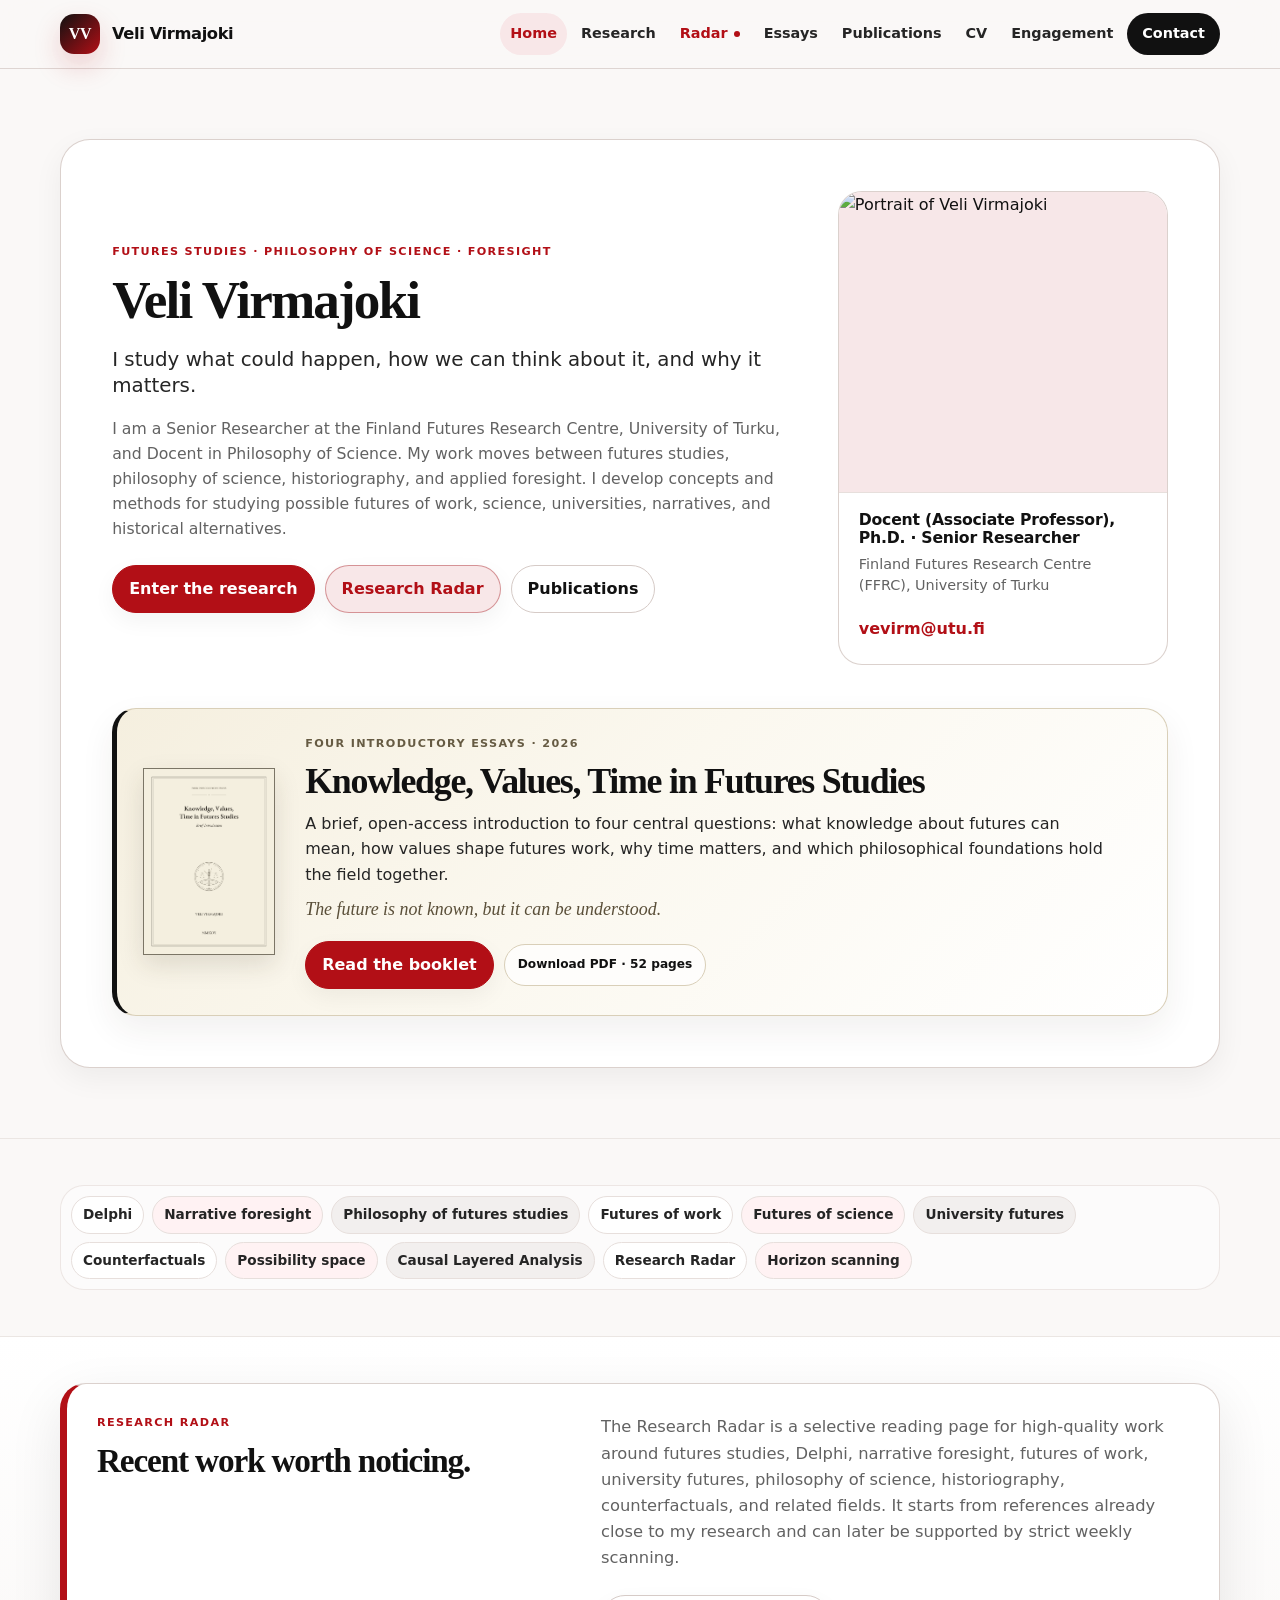
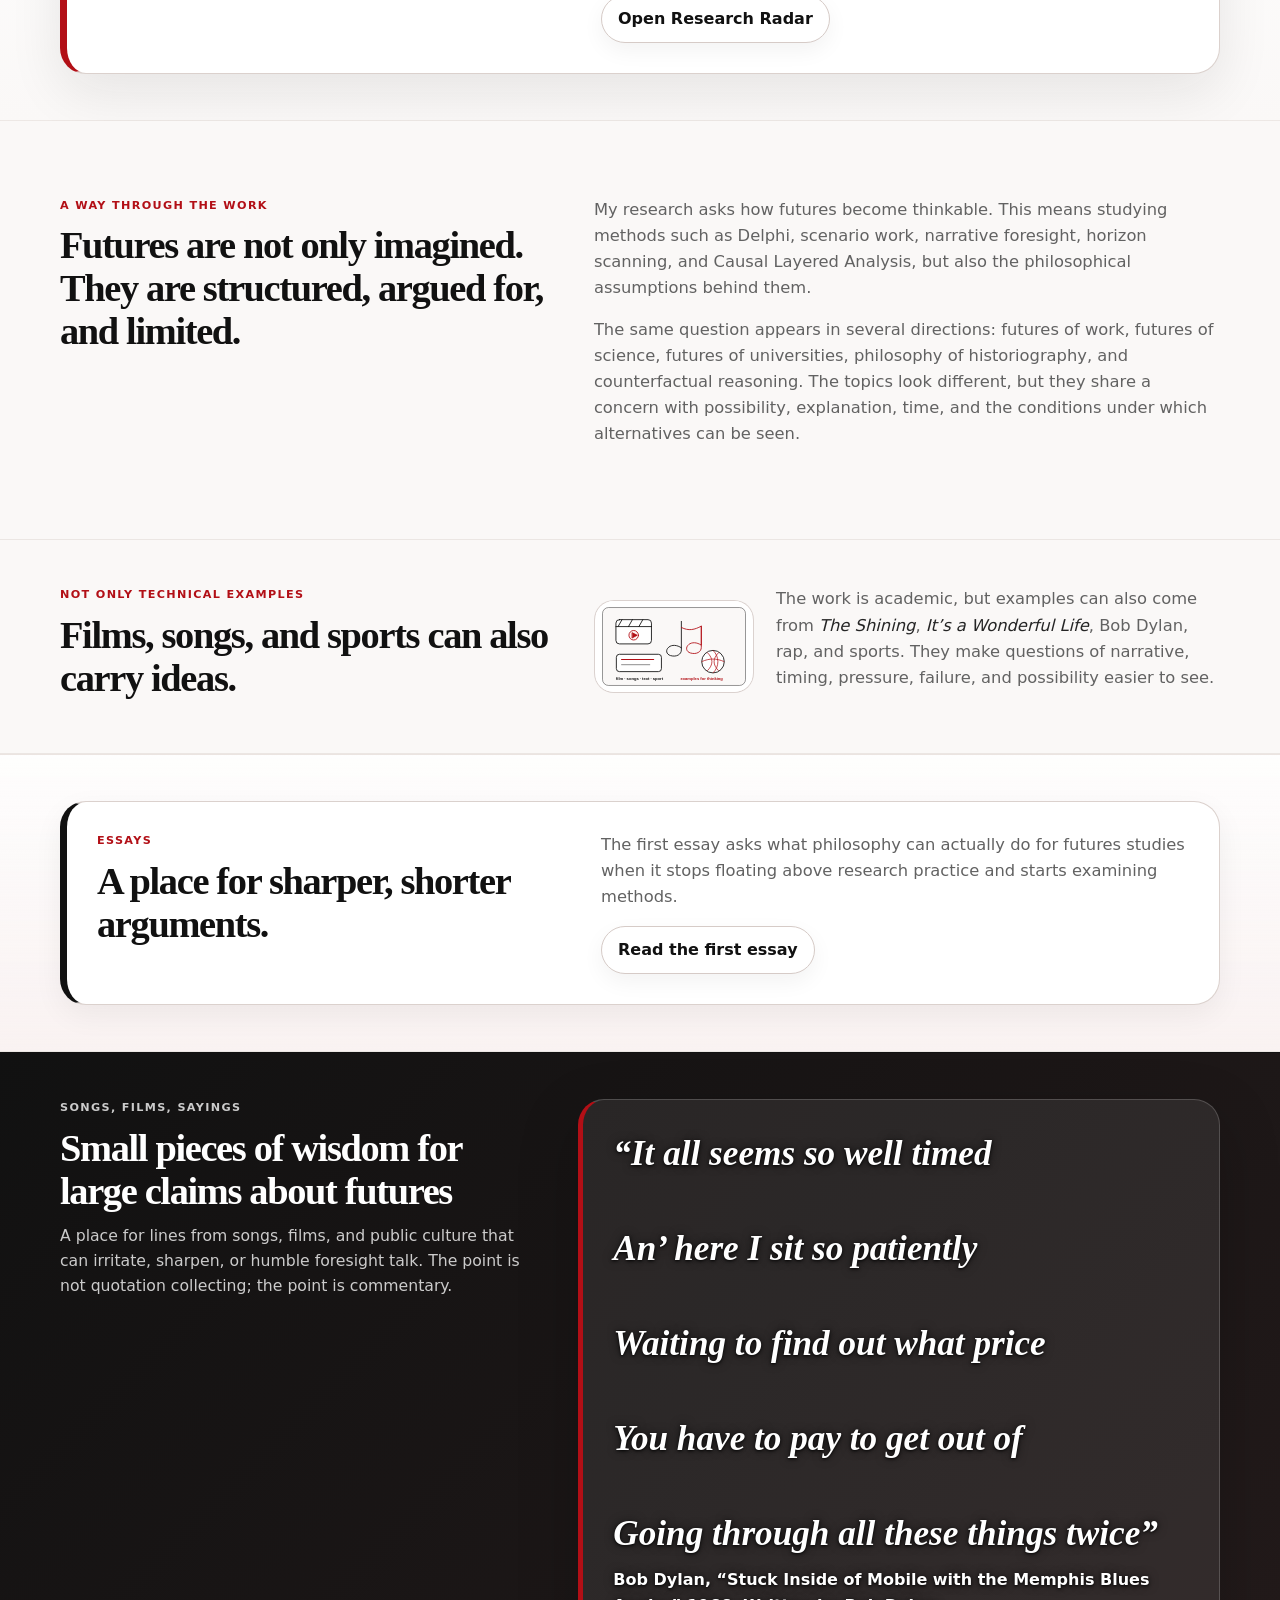
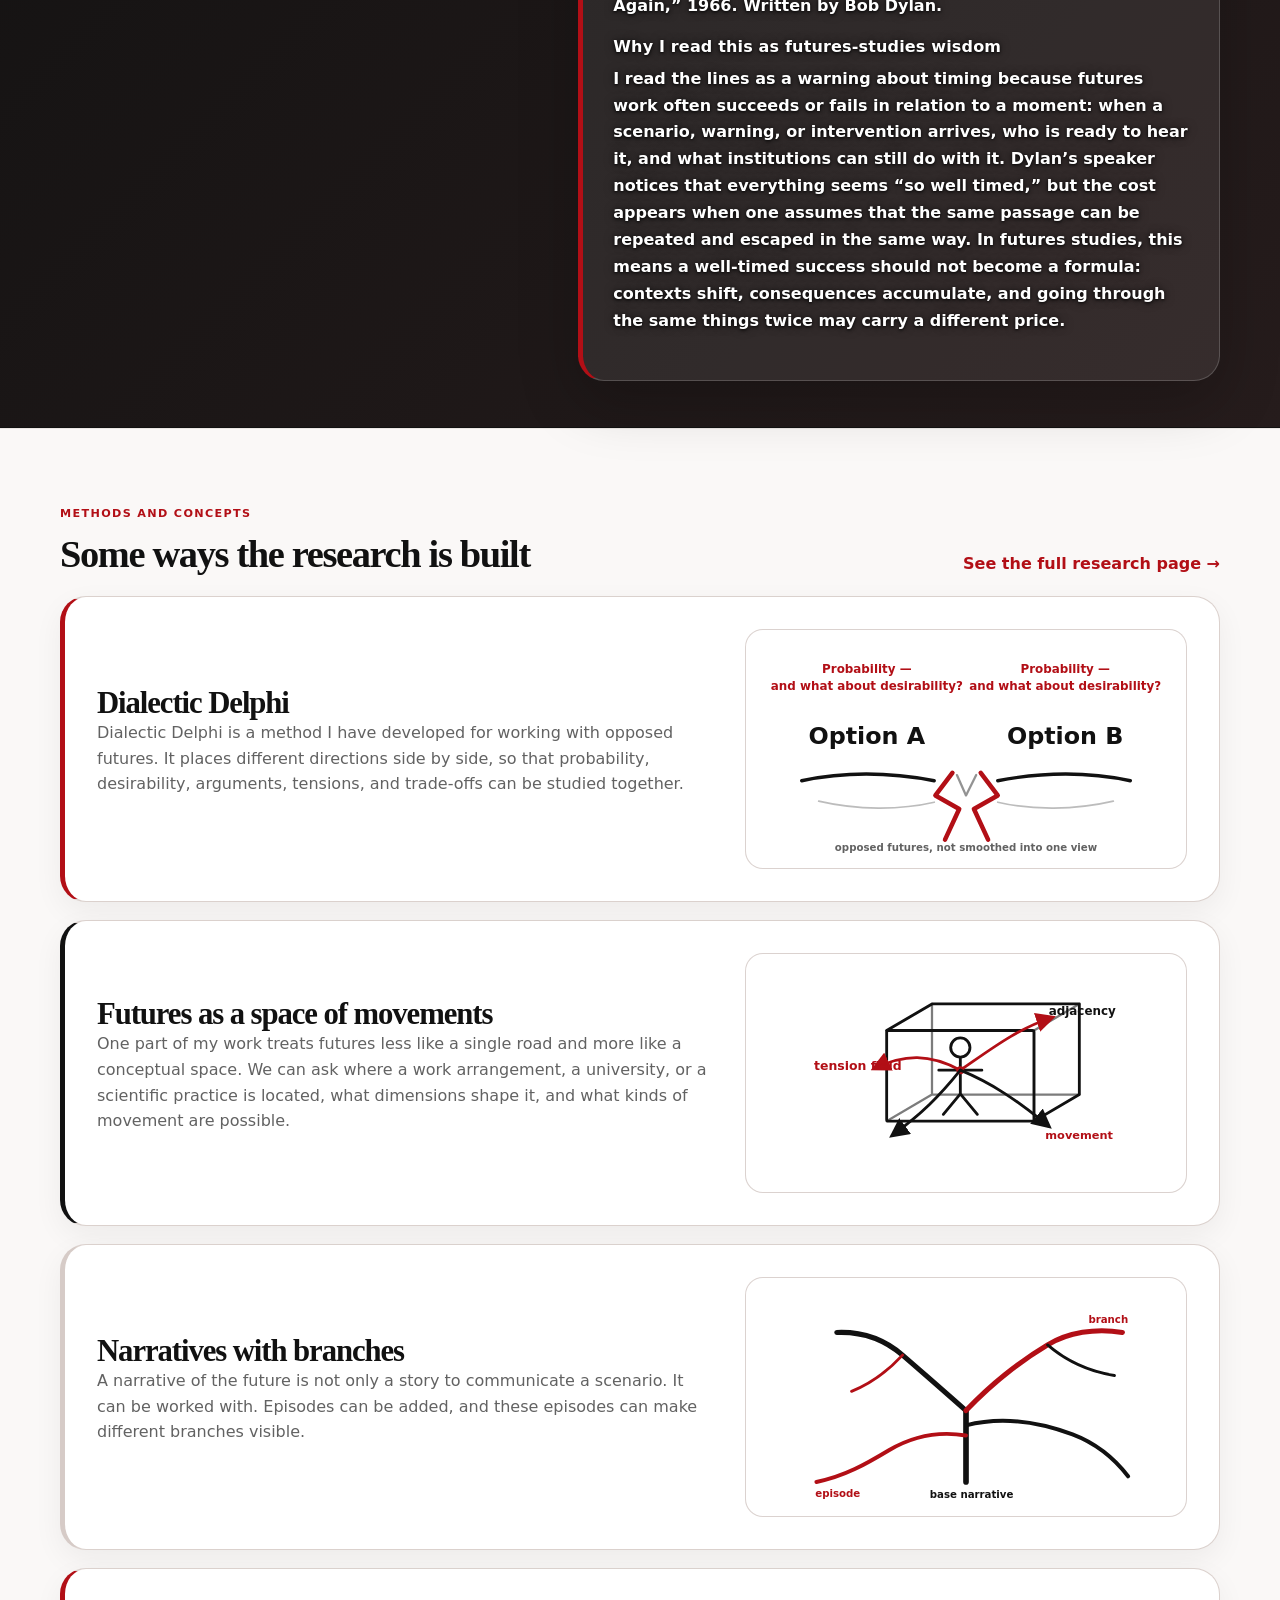
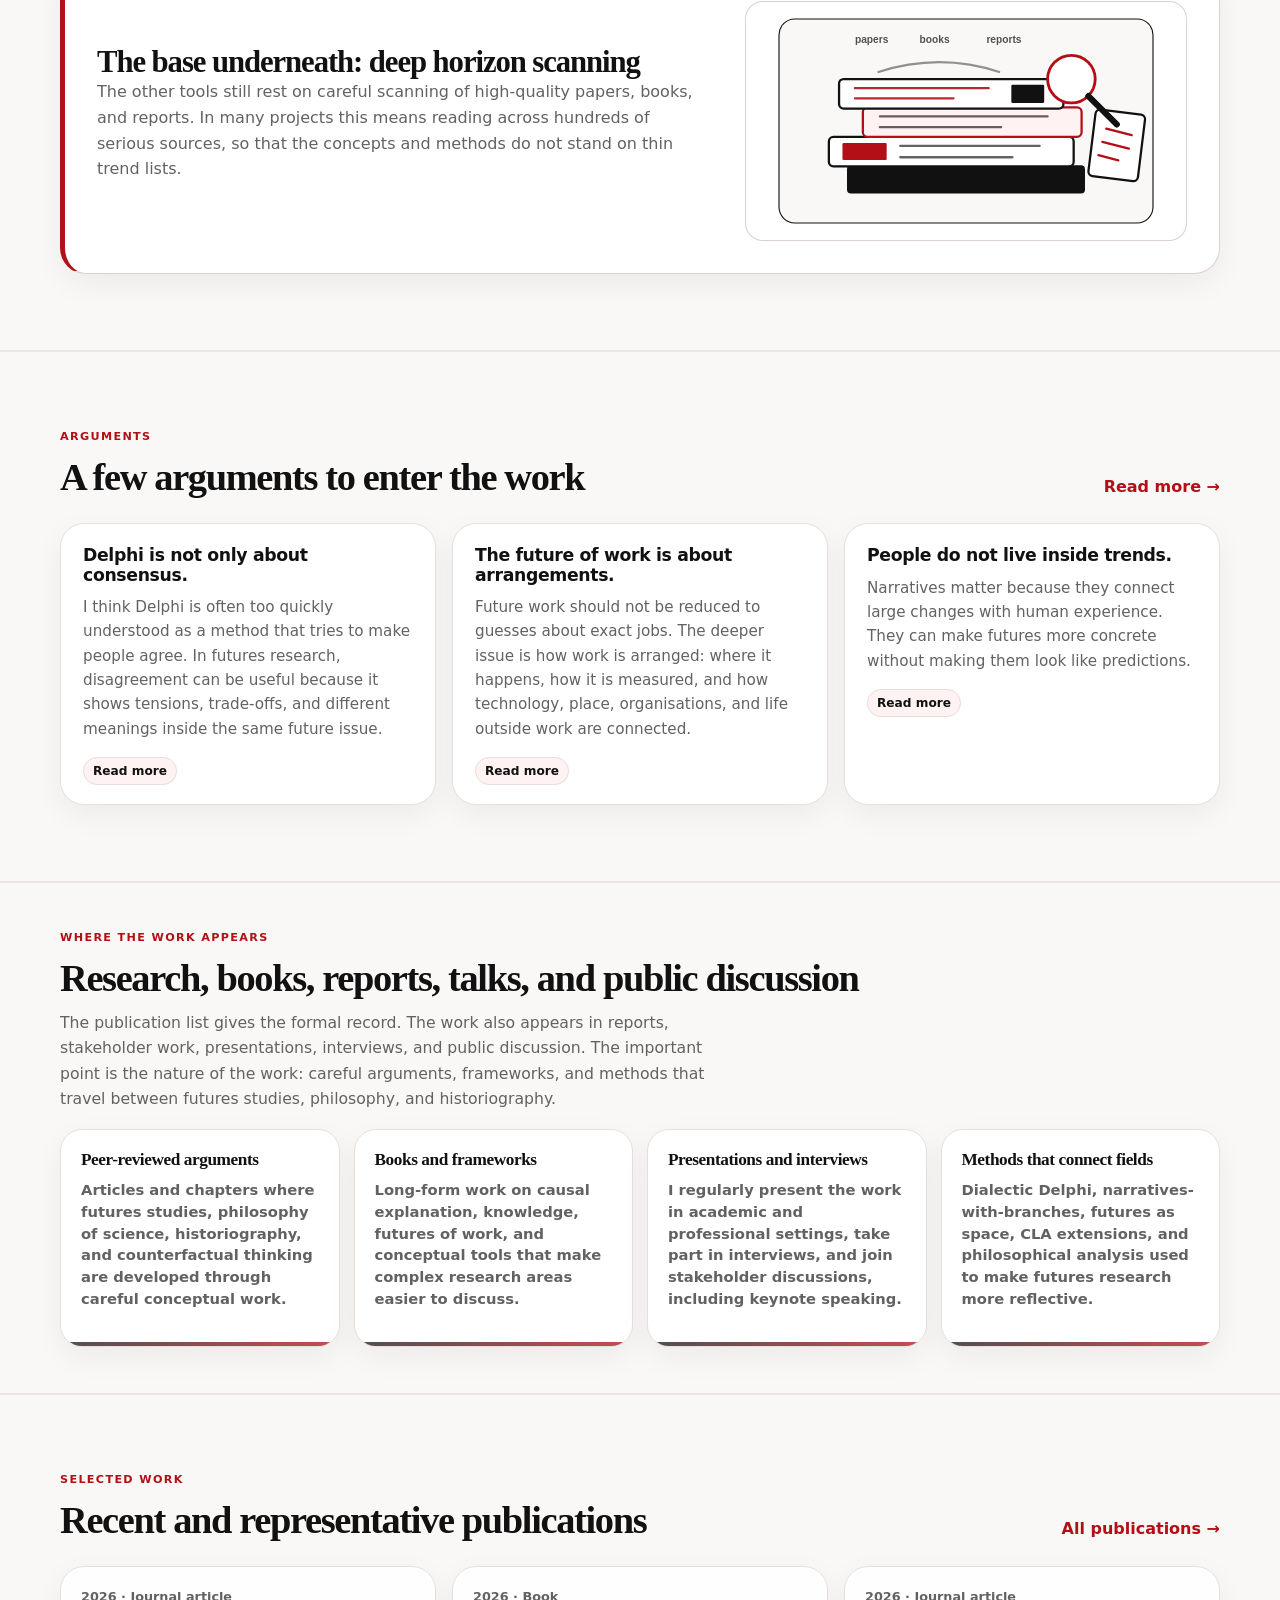
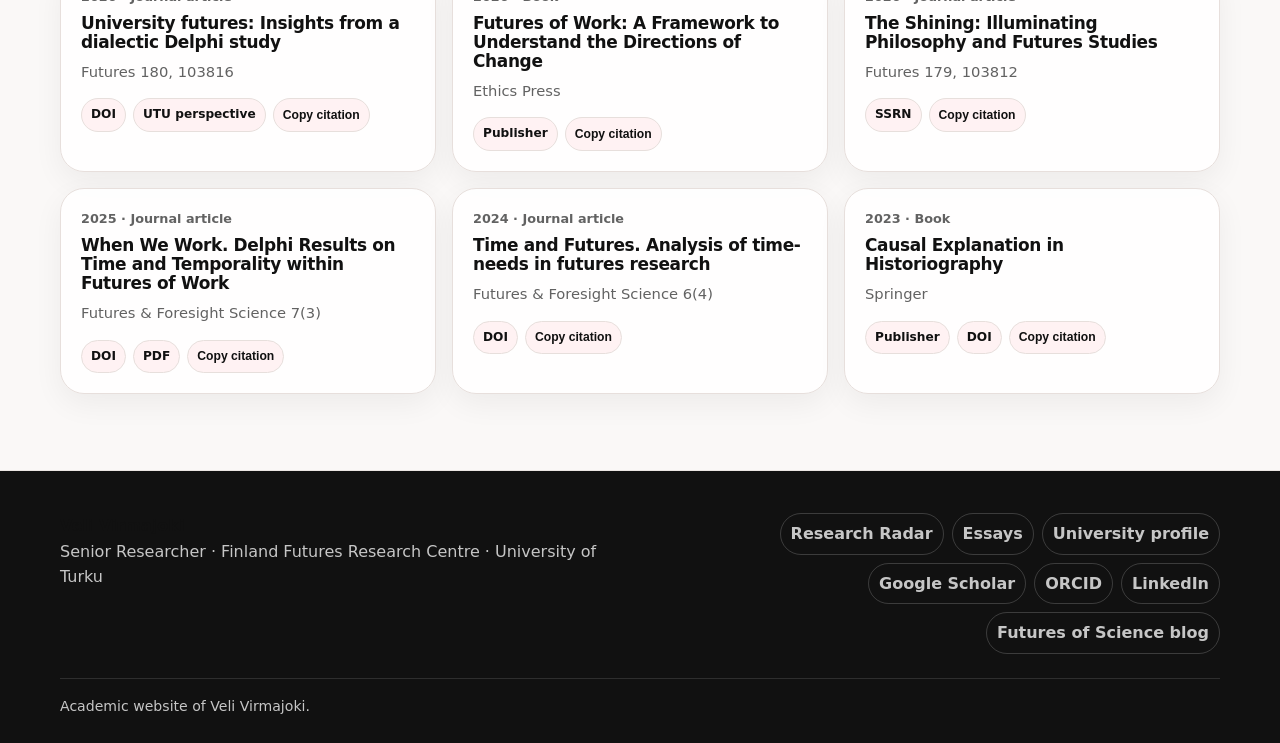
==== commit a144d22e: "Add files via upload" ====
--- a/index.html
+++ b/index.html
@@ -14,6 +14,7 @@
   <meta name="theme-color" content="#111111">
   <link rel="icon" href="assets/favicon.svg" type="image/svg+xml">
   <link rel="stylesheet" href="assets/styles.css">
+  <style>.home-wisdom-band .radar-wisdom-quote { font-style: italic; line-height: 1.35; }</style>
   <script defer src="assets/site-data.js"></script>
   <script defer src="assets/main.js"></script>
   <script type="application/ld+json">{
@@ -173,10 +174,10 @@
       </div>
       <div class="radar-wisdom-list" data-radar-wisdom>
         <article class="radar-wisdom-card">
-          <p class="radar-wisdom-quote">“It all seems so well timed<br><br>An’ here I sit so patiently<br><br>Waiting to find out what price<br><br>You have to pay to get out of<br><br>Going through all these things twice”</p>
-          <p class="radar-wisdom-ref">Bob Dylan, “Stuck Inside of Mobile with the Memphis Blues Again,” 1966. Written by Bob Dylan.</p>
-          <p class="radar-wisdom-comment-title">Why I read this as futures-studies wisdom</p>
-          <p class="radar-wisdom-comment">I read the lines as a warning about timing because futures work often succeeds or fails in relation to a moment: when a scenario, warning, or intervention arrives, who is ready to hear it, and what institutions can still do with it. Dylan’s speaker notices that everything seems “so well timed,” but the cost appears when one assumes that the same passage can be repeated and escaped in the same way. In futures studies, this means a well-timed success should not become a formula: contexts shift, consequences accumulate, and going through the same things twice may carry a different price.</p>
+          <p class="radar-wisdom-quote">“This indecision’s bugging me (Esta indecisión me molesta)<br>If you don’t want me, set me free (Si no me quieres, líbrame)<br>Exactly whom I’m supposed to be (Dígame qué tengo ser)<br>Don’t you know which clothes even fit me? (¿Sabes qué ropa me queda?)<br>Come on and let me know (Ahora me tienes que decir)<br>Should I cool it, or should I blow? (¿Me debo ir o quedarme?)”</p>
+          <p class="radar-wisdom-ref">The Clash, “Should I Stay or Should I Go,” 1982.</p>
+          <p class="radar-wisdom-comment-title">Futures, decisions, and consequences</p>
+          <p class="radar-wisdom-comment">Here The Clash tells many things: How complex things are? What do we desire from the future? And wish to know if current decisions have real consequences - and decisions pull apart.</p>
         </article>
       </div>
     </div>
